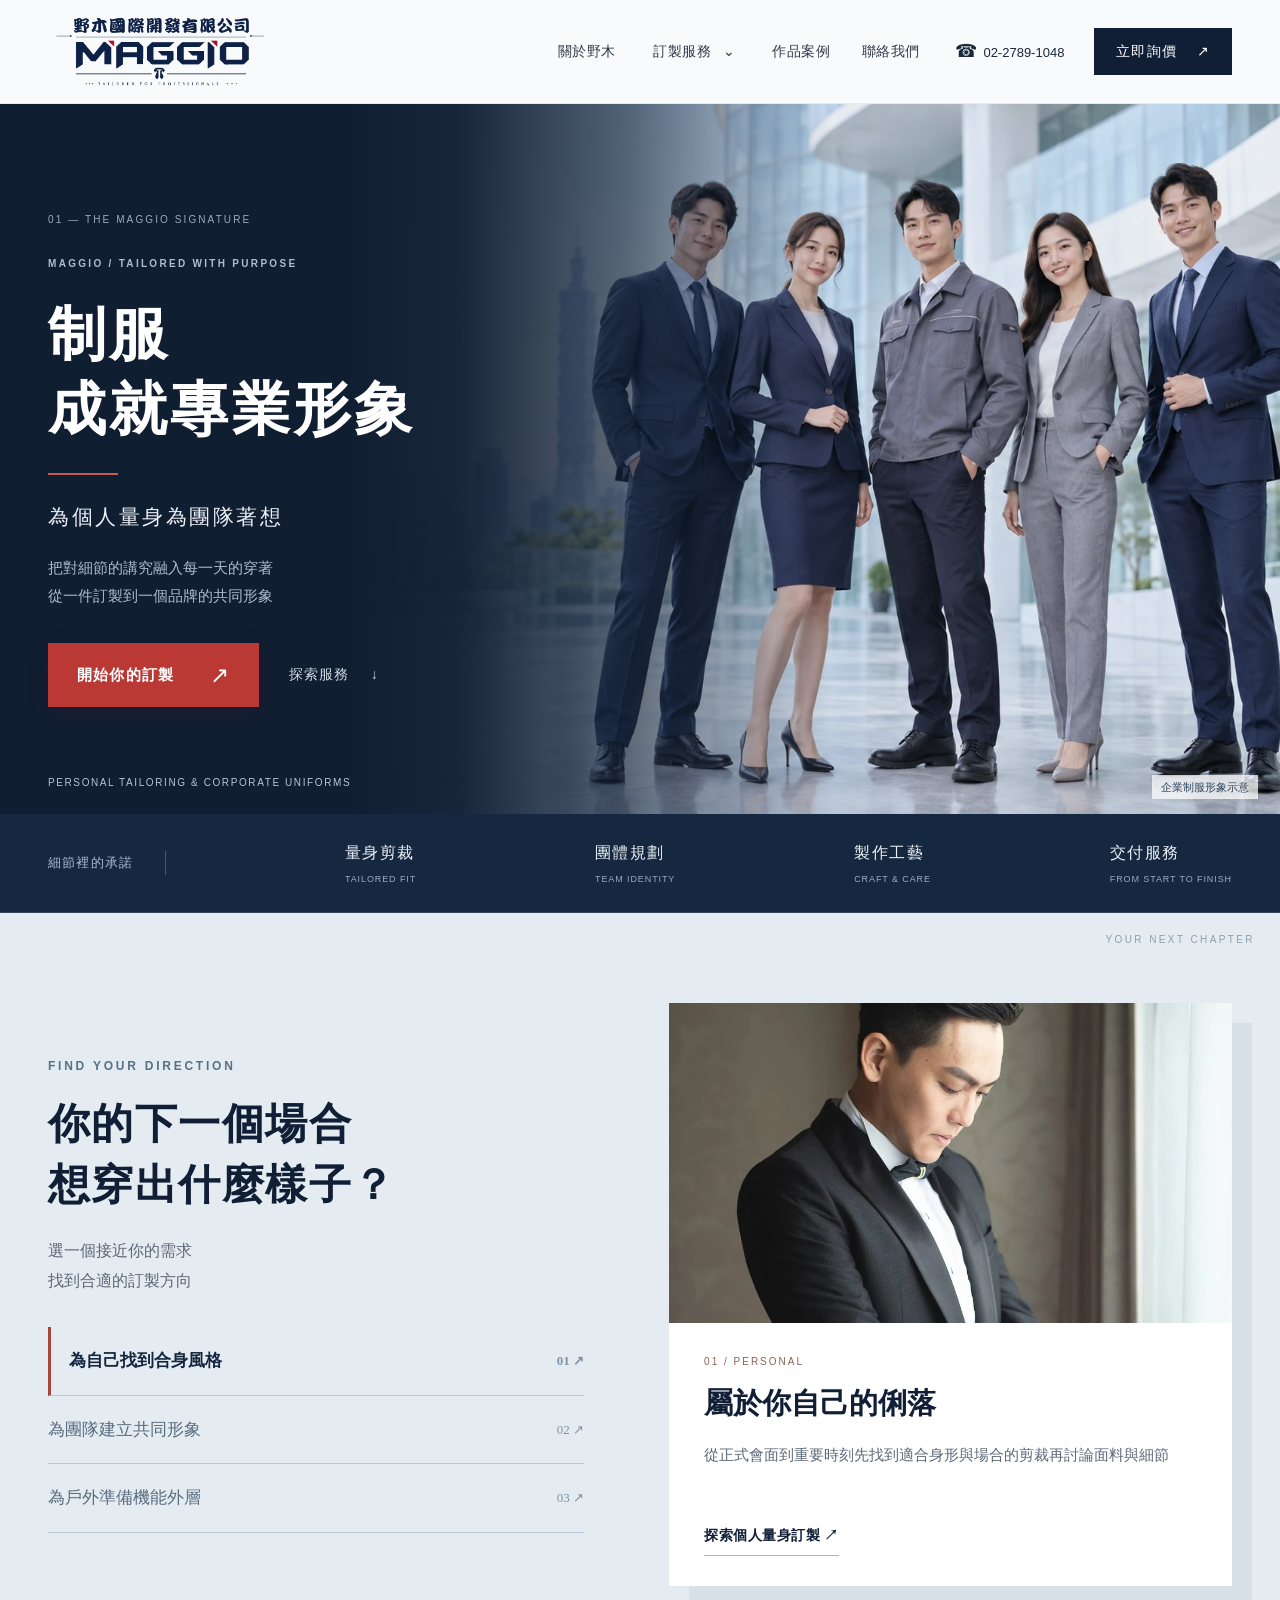
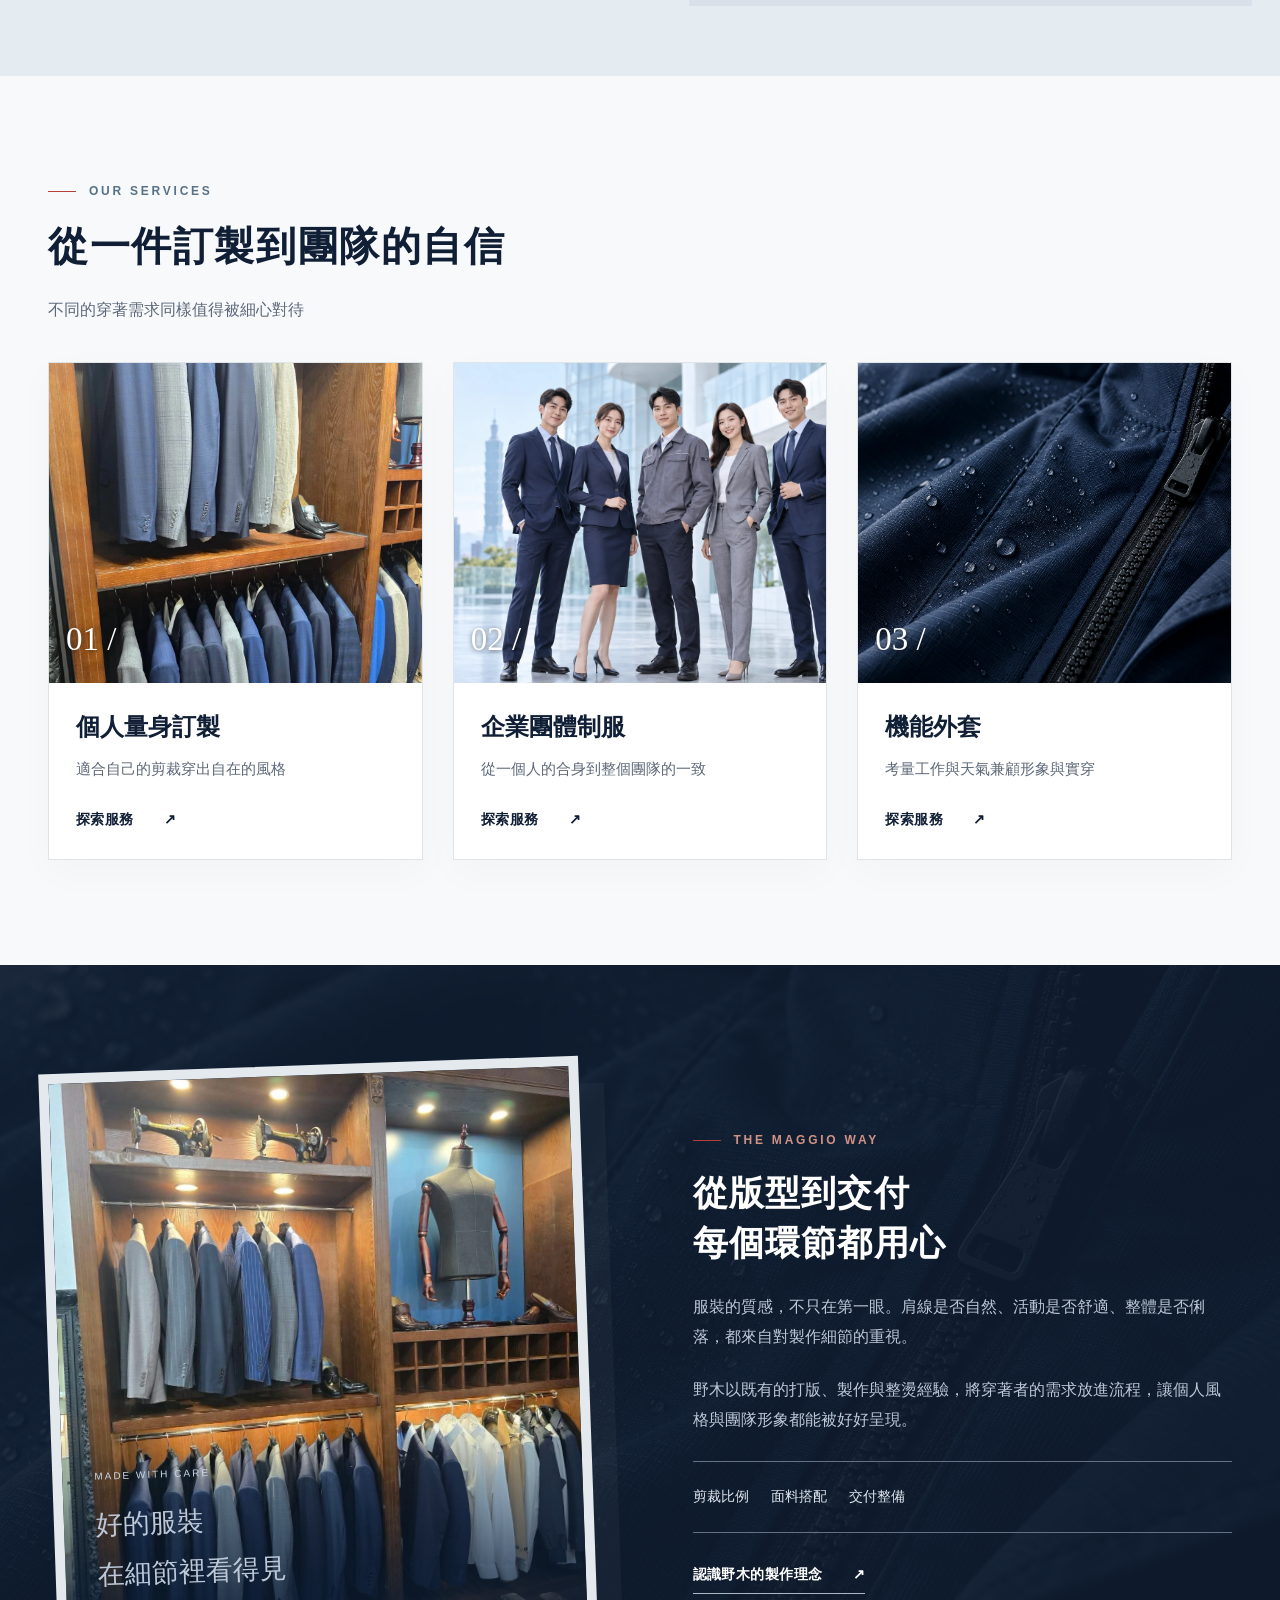
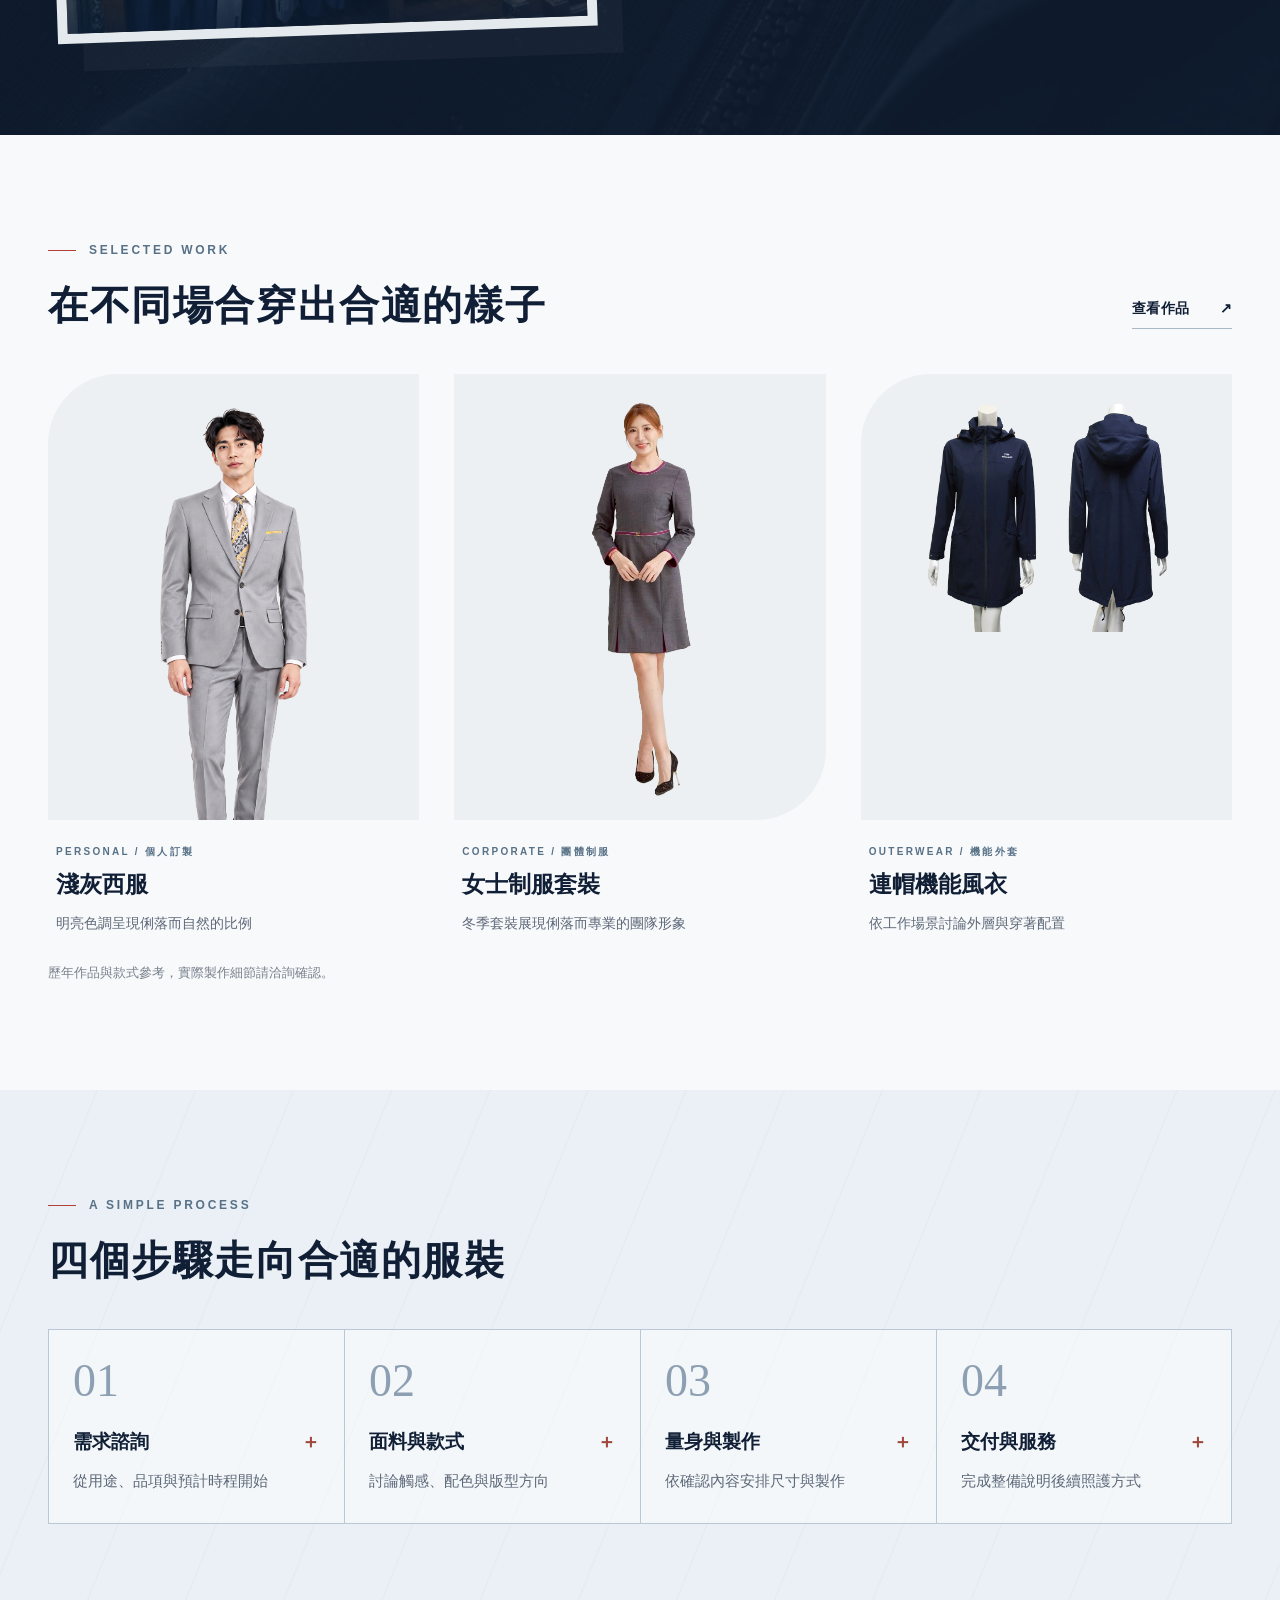
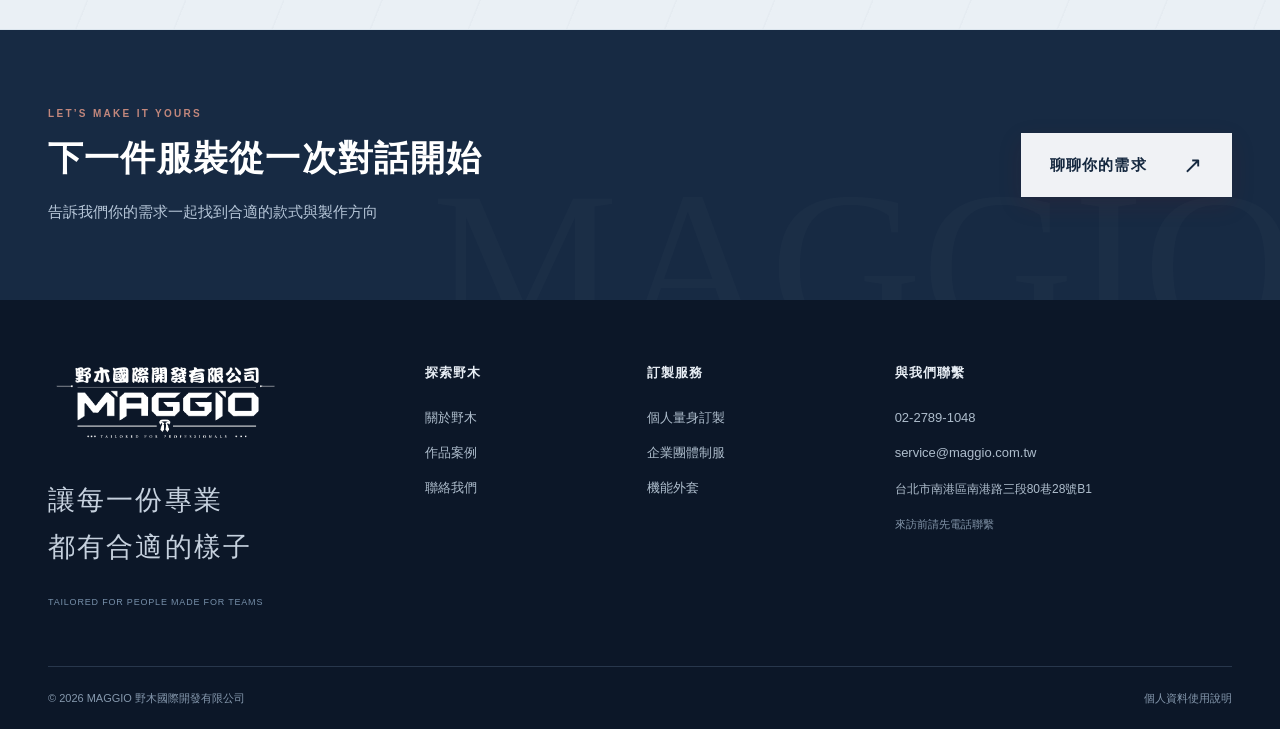
==== index.html @ 4541f180 "Remove women's uniform carousel and retain single photo" ====
<!doctype html>
<html lang="zh-Hant"><head><meta charset="utf-8"><meta name="viewport" content="width=device-width,initial-scale=1"><title>MAGGIO 野木國際｜個人訂製・企業制服・機能外套</title><meta name="description" content="從個人量身訂製到企業團體制服，MAGGIO 野木國際以合身剪裁與細節工藝，陪伴每一個專業時刻。"><meta name="robots" content="noindex,nofollow"><meta name="theme-color" content="#0b1c34"><link rel="canonical" href="https://www.maggio.com.tw/"><meta property="og:title" content="MAGGIO 野木國際｜個人訂製・企業制服・機能外套"><meta property="og:description" content="從個人量身訂製到企業團體制服，MAGGIO 野木國際以合身剪裁與細節工藝，陪伴每一個專業時刻。"><meta property="og:type" content="website"><link rel="icon" type="image/png" href="./assets/images/logo.png?v=d0197b161d"><link rel="stylesheet" href="./assets/styles.css?v=20260930-4"><link rel="stylesheet" href="./assets/design.css?v=20261011-1"><link rel="preload" as="image" href="./assets/images/hero.webp"><script src="./assets/site.js" defer></script><script src="./assets/experience.js?v=20261011-1" defer></script></head><body class="page-home"><a class="skip-link" href="#main">跳至主要內容</a>
<header class="site-header"><div class="header-inner container">
<a class="brand" href="./index.html" aria-label="MAGGIO 野木國際 首頁"><img class="brand-logo" src="./assets/images/logo.png?v=d0197b161d" alt="MAGGIO 野木國際開發有限公司" width="729" height="245"></a>
<button class="menu-toggle" aria-expanded="false" aria-controls="main-nav" aria-label="開啟導覽選單"><span></span><span></span></button>
<nav id="main-nav" class="main-nav" aria-label="主導覽"><a href="./about/index.html">關於野木</a>
<div class="nav-dropdown"><button class="services-toggle" aria-expanded="false" aria-controls="service-nav">訂製服務 <span aria-hidden="true">⌄</span></button><div class="dropdown-panel" id="service-nav"><a href="./bespoke/index.html">個人量身訂製</a><a href="./corporate-uniforms/index.html">企業團體制服</a><a href="./functional-outerwear/index.html">機能外套</a></div></div>
<a href="./projects/index.html">作品案例</a><a href="./contact/index.html">聯絡我們</a></nav>
<a class="header-phone" href="tel:+886227891048"><span aria-hidden="true">☎</span> 02-2789-1048</a><a class="header-cta" href="./contact/index.html">立即詢價 <span aria-hidden="true">↗</span></a>
</div></header><main id="main"><section class="home-hero"><div class="hero-photo"><img src="./assets/images/hero.webp" alt="穿著西裝、女士套裝與機能外套的模特，企業制服形象示意" class="" loading="eager" decoding="async" width="1200" height="900"></div><div class="container hero-layout"><div class="hero-copy"><p class="eyebrow">MAGGIO  /  TAILORED WITH PURPOSE</p><h1>制服<br>成就專業形象</h1><p class="hero-subtitle">為個人量身為團隊著想</p><p class="hero-description">把對細節的講究融入每一天的穿著<br>從一件訂製到一個品牌的共同形象</p><div class="hero-actions"><a class="button " href="./contact/index.html">開始你的訂製<span aria-hidden="true">↗</span></a><a class="quiet-link" href="#services">探索服務 <span aria-hidden="true">↓</span></a></div></div></div><span class="image-note">企業制服形象示意</span><div class="hero-footnote">PERSONAL TAILORING & CORPORATE UNIFORMS</div></section>
<div class="trust-strip"><div class="container"><span class="trust-label">細節裡的承諾</span><span>量身剪裁 <small>TAILORED FIT</small></span><span>團體規劃 <small>TEAM IDENTITY</small></span><span>製作工藝 <small>CRAFT & CARE</small></span><span>交付服務 <small>FROM START TO FINISH</small></span></div></div>
<section class="style-guide"><div class="container guide-grid"><div class="guide-intro"><p class="eyebrow">FIND YOUR DIRECTION</p><h2>你的下一個場合<br>想穿出什麼樣子？</h2><p>選一個接近你的需求<br>找到合適的訂製方向</p><div class="guide-options" role="group" aria-label="選擇穿著需求"><button type="button" data-service="bespoke" aria-pressed="true">為自己找到合身風格 <span>01 ↗</span></button><button type="button" data-service="corporate" aria-pressed="false">為團隊建立共同形象 <span>02 ↗</span></button><button type="button" data-service="outerwear" aria-pressed="false">為戶外準備機能外層 <span>03 ↗</span></button></div></div><div class="guide-preview"><img src="./assets/images/original-03.webp" alt="個人西服穿著展示" class="guide-image" loading="lazy" decoding="async" width="1200" height="900"><div class="guide-preview-copy" aria-live="polite"><p class="guide-tag">01 / PERSONAL</p><h3 class="guide-title">屬於你自己的俐落</h3><p class="guide-description">從正式會面到重要時刻先找到適合身形與場合的剪裁再討論面料與細節</p><a class="text-link guide-link" href="./bespoke/index.html">探索個人量身訂製 ↗</a></div></div></div></section><section class="section container" id="services"><div class="section-heading"><p class="eyebrow">OUR SERVICES</p><h2>從一件訂製到團隊的自信</h2><p>不同的穿著需求同樣值得被細心對待</p></div><div class="service-grid"><a class="service-card" href="./bespoke/index.html"><div class="service-image"><img src="./assets/images/supplied-07.webp" alt="不同色系西服展示" class="" loading="lazy" decoding="async" width="1200" height="900"><span class="card-index">01 /</span></div><div class="service-body"><h3>個人量身訂製</h3><p>適合自己的剪裁穿出自在的風格</p><span class="text-link">探索服務 <span aria-hidden="true">↗</span></span></div></a><a class="service-card" href="./corporate-uniforms/index.html"><div class="service-image"><img src="./assets/images/hero.webp" alt="企業制服形象示意" class="" loading="lazy" decoding="async" width="1200" height="900"><span class="card-index">02 /</span></div><div class="service-body"><h3>企業團體制服</h3><p>從一個人的合身到整個團隊的一致</p><span class="text-link">探索服務 <span aria-hidden="true">↗</span></span></div></a><a class="service-card" href="./functional-outerwear/index.html"><div class="service-image"><img src="./assets/images/fabric.webp" alt="機能面料情境示意" class="" loading="lazy" decoding="async" width="1200" height="900"><span class="card-index">03 /</span></div><div class="service-body"><h3>機能外套</h3><p>考量工作與天氣兼顧形象與實穿</p><span class="text-link">探索服務 <span aria-hidden="true">↗</span></span></div></a></div></section>
<section class="craft-section"><div class="container split"><div class="craft-visual"><img src="./assets/images/supplied-08.webp" alt="野木西服展示空間與不同色系的成衣陳列" class="" loading="lazy" decoding="async" width="1200" height="900"><div class="visual-caption"><span>MADE WITH CARE</span><p>好的服裝<br>在細節裡看得見</p></div></div><div class="split-copy"><p class="eyebrow">THE MAGGIO WAY</p><h2>從版型到交付<br>每個環節都用心</h2><p>服裝的質感，不只在第一眼。肩線是否自然、活動是否舒適、整體是否俐落，都來自對製作細節的重視。</p><p>野木以既有的打版、製作與整燙經驗，將穿著者的需求放進流程，讓個人風格與團隊形象都能被好好呈現。</p><div class="inline-values"><span>剪裁比例</span><span>面料搭配</span><span>交付整備</span></div><a class="text-link" href="./about/index.html">認識野木的製作理念 <span aria-hidden="true">↗</span></a></div></div></section>
<section class="section container"><div class="heading-row"><div class="section-heading"><p class="eyebrow">SELECTED WORK</p><h2>在不同場合穿出合適的樣子</h2></div><a class="text-link" href="./projects/index.html">查看作品 <span aria-hidden="true">↗</span></a></div><div class="project-grid"><article class="project-card"><a class="project-photo" href="./contact/index.html?service=bespoke" aria-label="詢問淺灰西服"><img src="./assets/images/light gray.webp" alt="淺灰西服" class="" loading="lazy" decoding="async" width="1200" height="900"><span class="project-hover">詢問此類款式 ↗</span></a><div class="project-caption"><p class="eyebrow">PERSONAL / 個人訂製</p><h3>淺灰西服</h3><p>明亮色調呈現俐落而自然的比例</p></div></article><article class="project-card"><a class="project-photo" href="./contact/index.html?service=corporate"><img src="./assets/images/winter-women-02.webp" alt="灰色外套與長褲套裝" class="" loading="lazy" decoding="async" width="1200" height="900"><span class="project-hover">放大探索 ＋</span></a><div class="project-caption"><p class="eyebrow">CORPORATE / 團體制服</p><h3>女士制服套裝</h3><p>冬季套裝展現俐落而專業的團隊形象</p></div></article><article class="project-card"><a class="project-photo" href="./contact/index.html?service=outerwear" aria-label="詢問連帽機能風衣"><img src="./assets/images/original-46.webp" alt="連帽機能風衣" class="" loading="lazy" decoding="async" width="1200" height="900"><span class="project-hover">詢問此類款式 ↗</span></a><div class="project-caption"><p class="eyebrow">OUTERWEAR / 機能外套</p><h3>連帽機能風衣</h3><p>依工作場景討論外層與穿著配置</p></div></article></div><p class="source-note">歷年作品與款式參考，實際製作細節請洽詢確認。</p></section>
<section class="section pale"><div class="container"><div class="section-heading"><p class="eyebrow">A SIMPLE PROCESS</p><h2>四個步驟走向合適的服裝</h2></div><ol class="steps"><li><span class="step-number">01</span><h3>需求諮詢</h3><p>從用途、品項與預計時程開始</p></li><li><span class="step-number">02</span><h3>面料與款式</h3><p>討論觸感、配色與版型方向</p></li><li><span class="step-number">03</span><h3>量身與製作</h3><p>依確認內容安排尺寸與製作</p></li><li><span class="step-number">04</span><h3>交付與服務</h3><p>完成整備說明後續照護方式</p></li></ol></div></section><section class="cta-band"><div class="container cta-inner"><div><p class="eyebrow">LET’S MAKE IT YOURS</p><h2>下一件服裝從一次對話開始</h2><p>告訴我們你的需求一起找到合適的款式與製作方向</p></div><a class="button " href="./contact/index.html">聊聊你的需求<span aria-hidden="true">↗</span></a></div></section></main><footer class="site-footer"><div class="container footer-grid"><div class="footer-brand"><a class="brand" href="./index.html"><img class="brand-logo" src="./assets/images/logo.png?v=d0197b161d" alt="MAGGIO 野木國際開發有限公司" width="729" height="245"></a><p>讓每一份專業<br>都有合適的樣子</p><span class="footer-en">TAILORED FOR PEOPLE MADE FOR TEAMS</span></div>
<div><h3>探索野木</h3><a href="./about/index.html">關於野木</a><a href="./projects/index.html">作品案例</a><a href="./contact/index.html">聯絡我們</a></div>
<div><h3>訂製服務</h3><a href="./bespoke/index.html">個人量身訂製</a><a href="./corporate-uniforms/index.html">企業團體制服</a><a href="./functional-outerwear/index.html">機能外套</a></div>
<div class="footer-contact"><h3>與我們聯繫</h3><a href="tel:+886227891048">02-2789-1048</a><a href="mailto:service@maggio.com.tw">service@maggio.com.tw</a><p>台北市南港區南港路三段80巷28號B1</p><p class="muted">來訪前請先電話聯繫</p></div></div>
<div class="container footer-bottom"><span>© 2026 MAGGIO 野木國際開發有限公司</span><a href="./contact/index.html#privacy">個人資料使用說明</a></div></footer>
<div class="mobile-contact"><a href="tel:+886227891048">電話諮詢</a><a href="./contact/index.html">立即詢價 <span aria-hidden="true">↗</span></a></div></body></html>
---- assets/styles.css ----
@charset "UTF-8";
:root{--navy:#0b1c34;--ink:#19283b;--muted:#667282;--line:#dce3ea;--pale:#eff5fa;--red:#e34c43;--white:#fff;--serif:"Noto Serif TC","Songti TC","PMingLiU",serif;--sans:"Noto Sans TC","Microsoft JhengHei","PingFang TC",sans-serif;--container:1280px}
*{box-sizing:border-box}html{scroll-behavior:smooth;scroll-padding-top:105px}body{margin:0;background:white;color:var(--ink);font-family:var(--sans);font-size:16px;line-height:1.85;-webkit-font-smoothing:antialiased}a{color:inherit;text-decoration:none}button,input,textarea,select{font:inherit}button,a,input,textarea,select{-webkit-tap-highlight-color:transparent}button{cursor:pointer}img{display:block;max-width:100%;height:auto}figure{margin:0}h1,h2,h3,p{margin:0}p+p{margin-top:18px}h1,h2,h3{color:var(--navy)}h1,h2{font-family:var(--serif);font-weight:700;line-height:1.45;letter-spacing:.035em}h1{font-size:clamp(36px,4vw,60px)}h2{font-size:clamp(28px,2.7vw,39px)}h3{font-size:21px;line-height:1.6;font-weight:600}p{color:#5d6878}::selection{background:#d9e7f4;color:var(--navy)}:focus-visible{outline:3px solid #3874ab;outline-offset:5px}section[id]{scroll-margin-top:100px}[hidden]{display:none!important}.container{width:min(var(--container),calc(100% - 96px));margin-inline:auto}.section{padding-block:90px}.pale{background:var(--pale)}.navy{background:var(--navy);color:white}.navy h2,.navy dt,.navy .eyebrow{color:white}.navy p,.navy dd{color:#c4cfde}.eyebrow{font-size:12px;line-height:1.7;font-weight:600;letter-spacing:.18em;color:#577187;margin-bottom:18px}.section-heading{max-width:760px;margin-bottom:38px}.section-heading p:not(.eyebrow){margin-top:18px}.section-heading h2{line-height:1.45}.heading-row{display:flex;align-items:flex-end;justify-content:space-between;gap:32px;margin-bottom:38px}.heading-row .section-heading{margin:0}.heading-row>.text-link{flex-shrink:0;margin-bottom:7px}.lead{font-size:21px;line-height:1.85;color:var(--navy);margin-bottom:20px}.split{display:grid;grid-template-columns:1fr 1fr;gap:88px;align-items:center}.intro-split{gap:100px}.spaced{margin-top:58px}.button{display:inline-flex;align-items:center;justify-content:space-between;gap:36px;min-height:53px;padding:13px 28px;border:1px solid var(--red);background:var(--red);color:white;font-size:15px;letter-spacing:.08em;line-height:1.6;font-weight:600;border-radius:2px;transition:background .2s,transform .2s}.button:hover{background:#cb3d35;border-color:#cb3d35;transform:translateY(-2px)}.button span[aria-hidden]{font-size:23px;font-weight:400}.button.secondary{background:transparent;border-color:#adbac8;color:var(--navy)}.button.secondary:hover{background:#e5edf4}.text-link{display:inline-flex;gap:30px;align-items:center;font-size:14px;font-weight:600;letter-spacing:.035em;padding-bottom:6px;border-bottom:1px solid #aab7c5;color:var(--navy)}.text-link:hover{color:var(--red);border-color:var(--red)}.quiet-link{font-size:14px;letter-spacing:.05em}.quiet-link span{margin-left:18px}.source-note{font-size:13px;color:#78818d;line-height:1.8;margin-top:24px}.muted{color:#9caab9}.skip-link{position:fixed;top:-100px;left:16px;z-index:100;background:var(--navy);color:white;padding:12px}.skip-link:focus{top:10px}
/* Shared navigation */
.site-header{height:89px;background:rgba(255,255,255,.97);border-bottom:1px solid #e4e9ee;position:sticky;top:0;z-index:30}.header-inner{height:100%;margin:auto;display:flex;align-items:center;gap:30px}.brand{display:inline-flex;align-items:center;gap:14px;white-space:nowrap;color:var(--navy)}.brand>span{font-family:Georgia,"Times New Roman",serif;font-size:34px;line-height:1;letter-spacing:-1.2px}.brand>small{font-size:15px;letter-spacing:.18em;font-weight:500}.main-nav{display:flex;align-items:center;gap:31px;margin-left:auto;font-size:14px;letter-spacing:.04em}.main-nav>a,.services-toggle{padding-block:28px;color:#313b48}.main-nav>a:hover,.main-nav a[aria-current=page],.services-toggle:hover{color:var(--red)}.services-toggle{background:none;border:0;letter-spacing:.04em;font-size:14px}.services-toggle>span{margin-left:7px}.nav-dropdown{position:relative}.dropdown-panel{display:none;position:absolute;top:69px;left:-24px;min-width:220px;background:white;box-shadow:0 12px 35px #0b1c3418;padding:14px;border:1px solid var(--line)}.dropdown-panel a{display:block;padding:9px 14px}.dropdown-panel a:hover{background:var(--pale)}.nav-dropdown.open .dropdown-panel{display:block}.header-phone{font-size:13px;white-space:nowrap;margin-left:5px}.header-phone span{font-size:18px;margin-right:3px}.header-cta{background:var(--navy);color:white;padding:11px 22px;white-space:nowrap;font-size:14px;letter-spacing:.08em}.header-cta:hover{background:var(--red)}.header-cta span{margin-left:15px}.menu-toggle{display:none}.breadcrumb{display:flex;gap:15px;align-items:center;font-size:12px;color:#788491;padding-block:24px;letter-spacing:.02em}.breadcrumb a:hover{color:var(--red)}
/* Home */
.home-hero{position:relative;height:650px;isolation:isolate;overflow:hidden;background:#eaf3fc}.hero-photo{position:absolute;inset:0 0 0 25%;z-index:-2}.hero-photo img{width:100%;height:100%;object-fit:cover;object-position:right center}.home-hero:after{content:"";position:absolute;inset:0;z-index:-1;background:linear-gradient(90deg,#fbfdff 0%,#fbfdff 27%,#fbfdffed 35%,#fbfdff70 47%,transparent 58%)}.hero-layout{height:100%;display:flex;align-items:center}.hero-copy{padding-bottom:15px}.hero-copy .eyebrow{font-size:11px;margin-bottom:26px}.hero-copy h1{font-size:clamp(40px,4.15vw,65px);line-height:1.37;letter-spacing:.055em}.red-dot{color:var(--red)}.hero-subtitle{margin-top:23px;font-size:21px;letter-spacing:.12em;color:var(--navy)}.hero-description{font-size:14px;line-height:2;margin-top:17px}.hero-actions{display:flex;gap:30px;align-items:center;margin-top:32px}.hero-footnote{position:absolute;left:48px;bottom:23px;font-size:10px;letter-spacing:.16em;color:#73889d}.image-note{position:absolute;right:22px;bottom:15px;font-size:11px;color:#2c455b;background:#ffffffba;padding:2px 9px}.trust-strip{border-bottom:1px solid var(--line);background:#fff}.trust-strip>.container{display:flex;align-items:center;justify-content:space-between;gap:22px;min-height:98px}.trust-strip span{font-size:16px;color:#3b4f65;letter-spacing:.09em}.trust-strip .trust-label{font-size:13px;color:#768391;padding-right:32px;border-right:1px solid var(--line)}.trust-strip small{display:block;font-size:9px;letter-spacing:.1em;color:#7a8a9b;margin-top:4px}.service-grid{display:grid;grid-template-columns:repeat(3,1fr);gap:27px}.service-card{border-bottom:1px solid var(--line);padding-bottom:22px}.service-image{position:relative;height:280px;overflow:hidden;background:#e5ecf3}.service-image img{width:100%;height:100%;object-fit:cover;transition:transform .5s}.service-card:first-child .service-image img{object-position:center 35%}.service-card:nth-child(2) .service-image img{object-position:right; width:165%;max-width:none;transform:translateX(-34%)}.service-card:hover .service-image img{transform:scale(1.025)}.service-card:nth-child(2):hover .service-image img{transform:translateX(-34%) scale(1.025)}.card-index{position:absolute;left:17px;bottom:13px;color:white;font-family:Georgia,serif;font-size:18px;text-shadow:0 1px 5px #0008}.service-body{padding-top:22px}.service-body h3{font-family:var(--serif);font-size:24px}.service-body p{font-size:14px;margin-top:8px;margin-bottom:22px}.service-body .text-link{border:0;padding:0}.craft-section{background:#f1f4f6;padding-block:76px}.craft-visual{position:relative;height:510px;overflow:hidden}.craft-visual>img{width:100%;height:100%;object-fit:cover;object-position:center 27%}.visual-caption{position:absolute;bottom:0;left:0;padding:32px;background:linear-gradient(0deg,#0b1c34d9,transparent);width:100%}.visual-caption span{font-size:10px;letter-spacing:.2em;color:#c7d6e4}.visual-caption p{font-family:var(--serif);color:white;font-size:27px;margin-top:12px}.split-copy>p{margin-top:24px}.inline-values{display:flex;gap:22px;padding-block:22px;margin-block:26px;border-top:1px solid #cfd8e1;border-bottom:1px solid #cfd8e1;font-size:14px}.project-grid{display:grid;grid-template-columns:repeat(3,1fr);gap:28px}.project-photo{display:block;position:relative;background:#edf0f3;overflow:hidden;aspect-ratio:4/4.8}.project-photo img{width:100%;height:100%;object-fit:cover;object-position:top;transition:transform .5s}.project-card:hover .project-photo img{transform:scale(1.03)}.project-hover{position:absolute;inset:auto 0 0;padding:16px 20px;background:#0b1c34d9;color:white;font-size:13px;transform:translateY(100%);transition:transform .25s}.project-photo:hover .project-hover,.project-photo:focus-visible .project-hover{transform:translateY(0)}.project-caption{padding-top:23px}.project-caption .eyebrow{font-size:10px;margin-bottom:7px}.project-caption h3{font-family:var(--serif);font-size:23px}.project-caption>p:last-child{font-size:14px;margin-top:8px}.page-home .project-card:nth-child(2) .project-photo img{object-fit:contain;padding:20px}.page-home .project-card:nth-child(3) .project-photo img{object-fit:contain;padding:15px}.steps{list-style:none;display:grid;grid-template-columns:repeat(4,1fr);gap:30px;margin:0;padding:0;counter-reset:steps}.steps li{border-top:1px solid #c7d3df;padding-top:22px}.step-number{font-family:Georgia,serif;font-size:36px;font-weight:400;color:#7890a8;display:block;line-height:1;margin-bottom:23px}.steps h3{font-size:19px;margin-bottom:10px}.steps p{font-size:14px}.cta-band{background:#e5eef6;border-top:1px solid #dbe5ed}.cta-inner{padding-block:58px;display:flex;align-items:center;justify-content:space-between;gap:40px}.cta-inner h2{font-size:30px}.cta-inner .eyebrow{font-size:10px;margin-bottom:12px}.cta-inner p:not(.eyebrow){font-size:14px;margin-top:13px}.cta-inner>.button{flex-shrink:0}
/* About */
.editorial-hero{padding-bottom:0}.editorial-heading{text-align:center;padding:28px 0 52px}.editorial-heading h1{font-size:48px}.editorial-heading>p:last-child{margin-top:22px;font-size:16px}.about-strip{display:grid;grid-template-columns:1.2fr 1fr;min-height:390px}.about-strip>div:first-child{overflow:hidden}.about-strip img{height:390px;width:100%;object-fit:cover;object-position:center 38%}.about-statement{position:relative;isolation:isolate;overflow:hidden;background:#e6eef5;display:flex;align-items:center;justify-content:center;flex-direction:column}.about-statement p{font-family:var(--serif);font-size:40px;color:var(--navy);line-height:1.6;letter-spacing:.08em}.about-statement small{font-size:10px;letter-spacing:.22em;margin-top:25px;color:#71859a}.large-monogram{position:absolute;z-index:-1;font-family:Georgia,serif;line-height:1;font-size:410px;color:#dce6ef;right:-10px;bottom:-60px}.story{align-items:start}.feature-grid{display:grid;grid-template-columns:repeat(3,1fr);gap:45px}.feature{border-top:1px solid #cbd6e0;padding-top:25px}.feature .index{font-family:Georgia,serif;font-size:15px;color:#8b9aab;display:block;margin-bottom:17px}.feature h3{font-family:var(--serif);font-size:23px;margin-bottom:14px}.feature p{font-size:15px}.workshop-grid{display:grid;grid-template-columns:repeat(3,1fr);gap:28px}.workshop-grid figure{background:#f3f6f8;display:flex;align-items:center;flex-direction:column;padding:30px}.workshop-grid img{width:244px;height:169px;object-fit:contain}.workshop-grid figcaption{padding-top:22px;font-size:15px;align-self:flex-start}.workshop-grid figcaption span{font-family:Georgia,serif;font-size:13px;margin-right:12px;color:#8092a5}.location-band{padding:75px 0;background:#f5f7f9;border-block:1px solid var(--line)}.location-band .button{margin-top:25px}
/* Service pages */
.service-hero{background:#eff3f6;padding-bottom:54px}.service-hero-grid{display:grid;grid-template-columns:.92fr 1.08fr;gap:45px;align-items:center}.service-hero-grid h1{font-size:53px}.service-hero-grid p:not(.eyebrow){margin-top:22px;font-size:18px}.service-hero-grid .button{margin-top:32px}.hero-small{display:block;color:#788593;font-size:12px;letter-spacing:.12em;margin-top:22px}.portrait-pair{display:grid;grid-template-columns:1fr 1fr;gap:18px;height:490px;align-items:start}.portrait-pair>div{height:440px;overflow:hidden}.portrait-pair>div:last-child{margin-top:50px}.portrait-pair img{height:100%;width:100%;object-fit:cover;object-position:center 10%}.fabric-section{background:#f2f4f7;padding:76px 0}.fabric-photo{height:490px;overflow:hidden}.fabric-photo img{width:100%;height:100%;object-fit:cover;object-position:center 28%}.fabric-section h2+p{margin-top:22px}.detail-list{padding:0;margin:28px 0 0}.detail-list>div{padding:20px 0;border-top:1px solid #cdd7e1}.detail-list dt{font-size:17px;font-weight:600;color:var(--navy);margin-bottom:7px}.detail-list dd{margin:0;font-size:15px;color:#667384;line-height:1.85}.faq-layout{display:grid;grid-template-columns:.85fr 1.15fr;gap:85px;align-items:start}.faq-layout>div:first-child>p:last-child{margin-top:22px;font-size:15px}.faq-list details{border-top:1px solid #cdd7e1;padding:0}.faq-list details:last-child{border-bottom:1px solid #cdd7e1}.faq-list summary{cursor:pointer;list-style:none;display:flex;justify-content:space-between;align-items:center;gap:25px;padding:23px 0;color:var(--navy);font-size:17px}.faq-list summary::-webkit-details-marker{display:none}.faq-list summary span{font-size:22px;color:#8296aa;transition:transform .2s}.faq-list details[open] summary span{transform:rotate(45deg)}.faq-list details p{font-size:15px;padding:0 38px 25px 0}.corporate-hero{background:#f4f7fa;position:relative;overflow:hidden;padding-bottom:0}.corporate-heading{position:relative;z-index:2;max-width:650px;padding:35px 0 60px}.corporate-heading h1{font-size:49px}.corporate-heading>p:not(.eyebrow){margin-top:25px}.corporate-heading>.button{margin-top:30px}.corporate-image{height:420px;position:relative;overflow:hidden}.corporate-image img{height:100%;width:100%;object-fit:cover;object-position:center top}.brief-note{display:grid;grid-template-columns:1fr 2fr;gap:35px;border-top:1px solid #c8d6e3;margin-top:48px;padding-top:27px}.brief-note h3{font-size:18px}.brief-note p{font-size:14px}.uniform-editorial{display:grid;grid-template-columns:.85fr .85fr 1.25fr;gap:25px;align-items:center}.uniform-main{height:430px;background:#edf1f4;padding:25px}.uniform-main img{width:100%;height:100%;object-fit:contain}.uniform-copy{padding-left:30px}.uniform-copy h3{font-family:var(--serif);font-size:29px}.uniform-copy p:not(.eyebrow){margin-block:22px}.navy .detail-list{margin:0}.navy .detail-list>div{border-color:#42536b}.navy h2+p{margin-top:25px}.outerwear-hero{position:relative;background:#0a1928;isolation:isolate;color:white;overflow:hidden;min-height:575px}.outerwear-image{position:absolute;inset:0 0 0 30%;z-index:-2}.outerwear-image img{width:100%;height:100%;object-fit:cover}.outerwear-hero:after{content:"";position:absolute;inset:0;background:linear-gradient(90deg,#0a1928 15%,#0a1928eb 35%,#0a192880 60%,transparent 90%);z-index:-1}.outerwear-hero .breadcrumb{color:#b8c6d4}.outerwear-hero h1{color:white;font-size:54px}.outerwear-copy{padding:40px 0 65px}.outerwear-copy .eyebrow{color:#9ebbd2}.outerwear-copy>p:not(.eyebrow){color:#cbd8e3;margin-top:25px;font-size:18px}.outerwear-copy .button{margin-top:30px}.outerwear-copy small{display:block;font-size:11px;margin-top:23px;color:#b7c8d6}.outerwear-grid{display:grid;grid-template-columns:repeat(3,1fr);gap:28px}.outerwear-grid .project-photo{aspect-ratio:1.35;background:#e5ebef;padding:24px}.outerwear-grid .project-photo img{object-fit:contain}.page-outerwear .detail-list{margin:0}.page-outerwear #materials h2+p{margin-top:25px}
/* Collection */
.page-intro{padding-bottom:60px}.page-intro>.eyebrow{margin-top:32px}.page-intro h1{font-size:51px}.intro-bottom{display:flex;justify-content:space-between;align-items:flex-end;gap:30px;margin-top:25px}.collection-label{font-size:10px;letter-spacing:.16em;color:#71849a}.collection-nav{position:sticky;top:88px;z-index:20;background:#fff;border-block:1px solid var(--line)}.collection-nav>.container{display:flex;gap:50px}.collection-nav a{padding:20px 0;font-size:15px}.collection-nav a:hover{color:var(--red)}.collection-nav a span{font-size:10px;font-family:Georgia,serif;margin-left:13px;color:#8698aa}.collection-heading{display:flex;align-items:center;gap:30px;margin-bottom:36px}.collection-heading>.section-heading{margin:0;flex:1}.collection-heading .eyebrow{margin-bottom:8px}.collection-number{font-family:Georgia,serif;font-size:64px;color:#c9d5e1;line-height:1}.collection-heading .text-link{align-self:flex-end}.page-projects section[id]{scroll-margin-top:155px}.uniforms .project-photo{padding:20px;background:#e4ebf1}.uniforms .project-photo img{object-fit:contain}
/* Contact */
.contact-intro>p:last-child{margin-top:24px}.contact-grid{display:grid;grid-template-columns:.82fr 1.18fr;gap:80px;align-items:start;padding-bottom:50px}.contact-details{padding-top:25px}.contact-details h2{font-size:29px;margin-bottom:36px}.contact-item{margin-bottom:28px}.contact-item>span{display:block;font-size:12px;color:#8291a2;margin-bottom:7px}.contact-item>a:not(.text-link){color:var(--navy);font-size:17px}.contact-item .contact-phone{font-family:Georgia,serif;font-size:30px!important;line-height:1.6}.contact-item p{color:var(--navy)}.contact-item .text-link{margin-top:13px;font-size:12px}.visit-note{font-size:14px;color:#788596;border-top:1px solid var(--line);padding-top:20px}.prepare-list{margin-top:36px;border-left:2px solid #b8cadb;padding-left:22px}.prepare-list h3{font-size:16px;margin-bottom:8px}.prepare-list p{font-size:14px}.form-panel{background:#f2f6f9;padding:40px}.form-panel h2{font-size:29px}.form-intro{font-size:13px;margin:12px 0 28px}.form-field{margin-bottom:22px;min-width:0}.form-field label{display:block;font-size:14px;font-weight:500;margin-bottom:9px;color:var(--navy)}.form-field label span{font-size:12px;color:#8794a2;font-weight:400;margin-left:5px}.form-field input,.form-field select,.form-field textarea{width:100%;border:1px solid #ccd6df;border-radius:0;background:#fff;color:var(--ink);padding:12px 13px;min-height:49px;font-size:15px}.form-field textarea{resize:vertical;line-height:1.8}.form-field input::placeholder,.form-field textarea::placeholder{font-size:13px;color:#8d97a2}.form-row{display:grid;grid-template-columns:1fr 1fr;gap:18px}.consent{display:flex;align-items:flex-start;gap:10px;font-size:12px;line-height:1.9;color:#647486;margin-bottom:26px}.consent input{margin-top:6px;min-width:17px;min-height:17px;accent-color:var(--navy)}.consent a{text-decoration:underline;text-underline-offset:3px;color:var(--navy)}.submit-button{width:100%;justify-content:center;gap:22px}.submit-button:disabled{opacity:.6;cursor:wait;transform:none}.honey{position:absolute;left:-10000px;width:1px;height:1px;overflow:hidden}.form-status{font-size:13px;margin-top:15px}.form-status.error{color:#a1231d}.email-draft{border-top:1px solid #bbcbd9;padding-top:28px;margin-top:25px}.email-draft h3{font-size:21px}.email-draft p{font-size:13px;margin-top:10px}.email-draft textarea{margin-block:18px;width:100%;border:1px solid #c4d0db;padding:15px;font-size:13px;resize:vertical;background:white;color:#30465a}.draft-actions{display:flex;flex-wrap:wrap;gap:12px}.draft-actions .button{font-size:13px;padding:12px 17px;gap:12px}.map{width:100%;height:390px;border:1px solid var(--line);background:#e8eef3}.privacy-section{padding:0 0 75px;max-width:900px}.privacy-section h2{font-family:var(--sans);font-size:20px;margin-bottom:18px}.privacy-section p{font-size:13px;line-height:2}
/* Footer */
.site-footer{background:#0a182d;color:#c7d1dd;padding-top:63px}.footer-grid{display:grid;grid-template-columns:1.3fr .7fr .8fr 1.3fr;gap:40px;padding-bottom:55px}.site-footer .brand{color:white;flex-wrap:wrap;gap:12px}.site-footer .brand>span{font-size:32px}.site-footer .brand>small{font-size:13px}.footer-brand>p{margin-top:25px;color:#c6d1de;font-family:var(--serif);font-size:23px;line-height:1.75;letter-spacing:.08em}.footer-en{display:block;margin-top:23px;font-size:9px;letter-spacing:.09em;color:#7790aa}.footer-grid h3{color:#e7edf4;font-size:13px;margin-bottom:22px;letter-spacing:.08em}.footer-grid>div:not(:first-child)>a{display:block;font-size:13px;color:#aebdcc;margin-top:11px}.footer-grid a:hover{color:white}.footer-contact>p{color:#aebdcc;font-size:12px;margin-top:14px;line-height:1.8}.footer-contact>p.muted{font-size:11px;color:#8294a8}.footer-bottom{padding-block:21px;border-top:1px solid #28374c;display:flex;justify-content:space-between;gap:20px;font-size:11px;color:#8598ad}.mobile-contact{display:none}
/* Tablet and mobile */
@media(min-width:1600px){.home-hero{height:720px}.hero-photo{left:28%}.hero-footnote{left:calc((100% - 1280px)/2)}}
@media(max-width:1200px){.header-inner{gap:22px;}.brand>span{font-size:30px}.brand>small{font-size:13px}.main-nav{gap:21px}.header-phone{display:none}.container{width:calc(100% - 72px)}.home-hero{height:600px}.hero-copy h1{font-size:50px}.hero-photo{left:20%}.hero-photo img{object-position:70% center}.home-hero:after{background:linear-gradient(90deg,#fbfdff 0%,#fbfdff 23%,#fbfdffed 35%,#fbfdff44 53%,transparent 65%)}.hero-copy{max-width:52%}.hero-description{font-size:13px}.hero-actions{gap:22px}.hero-actions .button{padding-inline:22px;gap:24px}.split{gap:50px}.service-image{height:240px}.feature-grid{gap:30px}.contact-grid{gap:50px}.form-panel{padding:30px}.footer-grid{gap:28px}.uniform-main{height:360px}.uniform-copy{padding-left:10px}.uniform-copy h3{font-size:25px}.hero-subtitle{font-size:18px;letter-spacing:.08em}}
@media(max-width:900px){.site-header{height:76px}.header-inner{gap:20px}.brand{gap:10px}.brand>span{font-size:28px}.brand>small{font-size:12px}.header-cta{margin-left:auto;font-size:12px;padding:9px 15px}.header-cta span{margin-left:8px}.menu-toggle{display:flex;flex-direction:column;gap:6px;background:none;border:0;width:30px;padding:6px 2px;order:5}.menu-toggle span{height:1px;width:25px;background:var(--navy);transition:transform .2s}.menu-toggle[aria-expanded=true] span:first-child{transform:translateY(3.5px) rotate(45deg)}.menu-toggle[aria-expanded=true] span:last-child{transform:translateY(-3.5px) rotate(-45deg)}.main-nav{display:none;position:absolute;top:75px;left:0;right:0;padding:15px 30px 26px;background:#fff;box-shadow:0 15px 20px #0b1c3410;max-height:calc(100dvh - 76px);overflow:auto}.main-nav.open{display:block}.main-nav>a{display:block;padding:12px 0;border-bottom:1px solid #e7ecf1}.services-toggle{padding:13px 0;width:100%;display:flex;justify-content:space-between}.dropdown-panel{position:static;box-shadow:none;padding:0 0 10px 16px;border:none}.dropdown-panel a{font-size:14px}.container{width:calc(100% - 48px)}.section{padding-block:65px}.home-hero{height:580px}.hero-photo{left:10%}.hero-copy h1{font-size:41px}.hero-copy{max-width:51%}.hero-copy .eyebrow{font-size:9px}.hero-subtitle{font-size:16px}.hero-description{font-size:12px}.hero-actions{flex-direction:column;align-items:flex-start;gap:15px}.hero-actions .button{font-size:13px}.hero-footnote{left:24px;font-size:8px}.trust-strip>.container{flex-wrap:wrap;justify-content:space-around;padding:20px 0;gap:15px}.trust-strip .trust-label{display:none}.trust-strip span{font-size:13px}.trust-strip small{font-size:8px}.service-grid{gap:18px}.service-image{height:200px}.service-body h3{font-size:20px}.service-body p{font-size:13px}.split{gap:35px}.split-copy h2{font-size:30px}.split-copy p{font-size:14px}.craft-visual{height:440px}.project-grid{gap:20px}.project-caption h3{font-size:21px}.project-caption>p:last-child{font-size:13px}.steps{gap:22px}.steps h3{font-size:17px}.steps p{font-size:13px}.cta-inner h2{font-size:27px}.cta-inner .button{gap:20px;font-size:13px;padding-inline:20px}.footer-grid{grid-template-columns:1.2fr 1fr 1fr}.footer-contact{grid-column:1/-1;display:flex;align-items:center;flex-wrap:wrap;gap:10px 25px}.footer-contact h3{margin:0}.footer-contact>p,.footer-contact>a{margin:0!important}.editorial-heading h1{font-size:42px}.about-strip{min-height:320px}.about-strip img{height:320px}.about-statement p{font-size:32px}.feature-grid{gap:22px}.feature h3{font-size:20px}.feature p{font-size:14px}.workshop-grid{gap:18px}.workshop-grid figure{padding:17px}.workshop-grid img{height:auto}.workshop-grid figcaption{font-size:13px}.service-hero-grid{gap:30px}.service-hero-grid h1{font-size:40px}.portrait-pair{height:390px;gap:12px}.portrait-pair>div{height:345px}.portrait-pair>div:last-child{margin-top:45px}.service-hero-grid p:not(.eyebrow){font-size:15px}.service-hero-grid .button{font-size:13px;padding-inline:20px}.fabric-photo{height:470px}.faq-layout{gap:45px;grid-template-columns:.8fr 1.2fr}.faq-list summary{font-size:16px}.corporate-heading h1{font-size:43px}.corporate-image{height:330px}.uniform-editorial{grid-template-columns:1fr 1fr}.uniform-copy{grid-column:1/-1;padding:15px 0 0}.uniform-main{height:370px}.outerwear-hero h1{font-size:44px}.outerwear-grid{gap:20px}.outerwear-grid .project-photo{padding:12px}.page-intro h1{font-size:45px}.collection-nav{top:75px}.collection-heading{gap:20px}.collection-heading h2{font-size:27px}.collection-heading .text-link{font-size:12px}.collection-number{font-size:52px}.contact-grid{grid-template-columns:.8fr 1.2fr;gap:28px}.contact-item .contact-phone{font-size:25px!important}.contact-item>a:not(.text-link){font-size:14px}.form-panel{padding:25px}.form-row{grid-template-columns:1fr;gap:0}.form-panel h2{font-size:26px}.collection-label{display:none}}
@media(max-width:600px){html{scroll-padding-top:85px}.container{width:calc(100% - 40px)}.header-inner{gap:14px}.site-header{height:68px}.brand>span{font-size:26px}.brand>small{font-size:11px;letter-spacing:.08em}.header-cta{display:none}.menu-toggle{margin-left:auto}.main-nav{top:67px}.breadcrumb{font-size:11px;padding-block:20px}.eyebrow{font-size:10px;margin-bottom:15px}.section{padding-block:52px}h1{font-size:36px}h2{font-size:29px}h3{font-size:20px}body{font-size:16px}.home-hero{height:auto;min-height:780px;padding-top:42px;padding-bottom:365px;background:#f3f8fd}.hero-layout{height:auto}.hero-copy{max-width:100%;padding-bottom:0}.hero-copy .eyebrow{font-size:9px;margin-bottom:19px}.hero-copy h1{font-size:43px;line-height:1.35;letter-spacing:.025em}.hero-subtitle{font-size:17px;margin-top:18px;letter-spacing:.08em}.hero-description{font-size:13px;margin-top:13px}.hero-actions{flex-direction:row;align-items:center;gap:24px;margin-top:25px}.hero-actions .button{font-size:13px;min-height:49px;padding:12px 20px;gap:25px}.quiet-link{font-size:12px}.quiet-link span{margin-left:10px}.hero-photo{inset:auto 0 0 0;height:360px;z-index:-2}.hero-photo img{object-fit:cover;object-position:right center;width:155%;max-width:none;transform:translateX(-35.5%)}.home-hero:after{background:linear-gradient(180deg,#f3f8fd 0%,#f3f8fd 50%,#f3f8fd00 66%)}.hero-footnote{left:20px;bottom:13px;max-width:210px;font-size:7px}.home-hero .image-note{font-size:8px;right:12px;bottom:11px}.trust-strip>.container{display:grid;grid-template-columns:1fr 1fr;gap:18px;padding:24px 0}.trust-strip span{font-size:13px;letter-spacing:.07em}.trust-strip small{font-size:8px}.section-heading{margin-bottom:28px}.section-heading h2{font-size:28px}.section-heading p:not(.eyebrow){font-size:14px;margin-top:14px}.service-grid{grid-template-columns:1fr;gap:32px}.service-card{display:grid;grid-template-columns:42% 1fr;gap:20px;padding-bottom:26px}.service-image{height:180px}.service-body{padding-top:7px}.service-body h3{font-size:21px}.service-body p{font-size:13px;margin-bottom:18px}.service-body .text-link{font-size:12px;gap:18px}.card-index{font-size:14px;left:10px;bottom:8px}.service-card:nth-child(2) .service-image img{width:255%;transform:translateX(-58%)}.service-card:nth-child(2):hover .service-image img{transform:translateX(-58%)}.split{grid-template-columns:1fr;gap:34px}.craft-section{padding-block:50px}.craft-visual{height:410px}.craft-visual>img{object-position:center 20%}.split-copy h2{font-size:31px}.split-copy>p{font-size:15px;margin-top:20px}.inline-values{font-size:13px;gap:20px;margin-block:22px;padding-block:17px}.heading-row{display:block;margin-bottom:28px}.heading-row>.text-link{margin-top:22px;font-size:13px}.project-grid{grid-template-columns:1fr;gap:35px}.project-photo{aspect-ratio:4/4.7;max-height:520px}.project-caption{padding-top:19px}.project-caption .eyebrow{font-size:10px}.project-caption h3{font-size:24px}.project-caption>p:last-child{font-size:14px}.project-hover{transform:translateY(0);padding:11px 17px;font-size:12px;background:#0b1c34c9}.page-home .project-grid{grid-template-columns:1fr 1fr;gap:25px 17px}.page-home .project-grid .project-card:last-child{grid-column:1/-1}.page-home .project-card:last-child .project-photo{aspect-ratio:1.5}.page-home .project-caption h3{font-size:20px}.page-home .project-caption>p:last-child{font-size:12px}.page-home .project-caption .eyebrow{font-size:8px;letter-spacing:.07em}.steps{grid-template-columns:1fr 1fr;gap:30px 25px}.step-number{font-size:30px;margin-bottom:18px}.steps h3{font-size:17px}.steps p{font-size:13px}.steps li{padding-top:18px}.cta-inner{padding-block:42px;display:block}.cta-inner h2{font-size:27px}.cta-inner p:not(.eyebrow){font-size:13px}.cta-inner .button{margin-top:27px;font-size:14px}.site-footer{padding-top:45px;padding-bottom:58px}.footer-grid{grid-template-columns:1fr 1fr;gap:35px 25px;padding-bottom:35px}.footer-brand{grid-column:1/-1}.footer-brand>p{font-size:24px;margin-top:20px}.footer-en{font-size:8px;margin-top:17px}.footer-contact{display:block}.footer-contact h3{margin-bottom:17px}.footer-contact>a{margin-top:10px!important}.footer-contact>p{margin-top:12px!important}.footer-bottom{font-size:10px;flex-direction:column;gap:8px;padding-block:20px}.mobile-contact{position:fixed;bottom:0;left:0;right:0;z-index:35;display:grid;grid-template-columns:1fr 1.3fr;background:white;box-shadow:0 -2px 10px #0b1c3414;padding-bottom:env(safe-area-inset-bottom)}.mobile-contact>a{min-height:52px;display:flex;align-items:center;justify-content:center;font-size:14px;letter-spacing:.08em}.mobile-contact>a:last-child{background:var(--navy);color:white;gap:25px}.editorial-heading{padding:18px 0 35px;text-align:left}.editorial-heading h1{font-size:35px}.editorial-heading>p:last-child{font-size:14px;margin-top:18px}.about-strip{grid-template-columns:1fr;min-height:0}.about-strip img{height:285px}.about-statement{min-height:240px}.about-statement p{font-size:32px;text-align:center}.about-statement small{margin-top:16px;font-size:9px}.large-monogram{font-size:330px;right:20px;bottom:-75px}.lead{font-size:19px}.feature-grid{grid-template-columns:1fr;gap:30px}.feature{padding-top:18px}.feature .index{margin-bottom:10px}.feature h3{font-size:22px;margin-bottom:10px}.feature p{font-size:15px}.workshop-grid{grid-template-columns:1fr;gap:18px}.workshop-grid figure{flex-direction:row;gap:16px;padding:18px;align-items:center}.workshop-grid img{width:46%;height:auto}.workshop-grid figcaption{align-self:center;padding:0;font-size:13px}.workshop-grid figcaption span{display:block;margin-bottom:6px}.location-band{padding-block:48px}.service-hero{padding-bottom:30px}.service-hero-grid{grid-template-columns:1fr;gap:32px}.service-hero-grid h1{font-size:40px}.service-hero-grid .eyebrow{margin-bottom:16px}.service-hero-grid p:not(.eyebrow){font-size:16px;margin-top:18px}.service-hero-grid .button{margin-top:24px;font-size:14px}.hero-small{font-size:11px;margin-top:17px}.portrait-pair{height:340px;gap:15px}.portrait-pair>div{height:310px}.portrait-pair>div:last-child{margin-top:30px}.spaced{margin-top:40px}.fabric-section{padding-block:50px}.fabric-photo{height:410px}.detail-list{margin-top:22px}.detail-list dt{font-size:17px}.detail-list dd{font-size:14px}.faq-layout{grid-template-columns:1fr;gap:30px}.faq-list summary{font-size:16px;padding-block:19px}.faq-list details p{padding-right:12px;font-size:14px}.corporate-heading{padding:20px 0 35px}.corporate-heading h1{font-size:35px;letter-spacing:.02em}.corporate-heading>p:not(.eyebrow){font-size:15px;margin-top:20px}.corporate-heading>.button{margin-top:25px}.corporate-image{height:315px}.corporate-image img{width:155%;max-width:none;transform:translateX(-35.5%);object-position:right center}.brief-note{grid-template-columns:1fr;gap:10px;margin-top:35px;padding-top:22px}.uniform-editorial{gap:16px}.uniform-main{height:285px;padding:12px}.uniform-copy{padding-top:18px}.uniform-copy h3{font-size:26px}.outerwear-hero{min-height:580px}.outerwear-image{inset:0}.outerwear-hero:after{background:linear-gradient(90deg,#0a1928f5 0%,#0a1928bf 55%,#0a19285e 100%)}.outerwear-copy{padding:30px 0 48px}.outerwear-hero h1{font-size:37px}.outerwear-copy>p:not(.eyebrow){font-size:16px}.outerwear-copy small{max-width:250px;font-size:10px}.outerwear-grid{grid-template-columns:1fr;gap:32px}.outerwear-grid .project-photo{aspect-ratio:1.5;padding:22px}.page-intro{padding-bottom:35px}.page-intro>.eyebrow{margin-top:20px}.page-intro h1{font-size:37px}.intro-bottom{margin-top:20px}.intro-bottom p{font-size:14px}.collection-nav{top:67px}.collection-nav>.container{gap:0;justify-content:space-between}.collection-nav a{font-size:13px;padding:16px 0}.collection-nav a span{font-size:9px;margin-left:8px}.collection-heading{gap:14px;flex-wrap:wrap}.collection-heading>.section-heading{flex-basis:calc(100% - 64px)}.collection-heading .text-link{margin-left:58px;font-size:12px}.collection-heading h2{font-size:25px}.collection-heading .eyebrow{font-size:9px;letter-spacing:.11em}.collection-number{font-size:43px}.page-projects section[id]{scroll-margin-top:130px}.uniforms .project-photo{max-height:490px}.contact-intro>p:last-child{font-size:14px;margin-top:22px}.contact-grid{grid-template-columns:1fr;gap:35px;padding-bottom:0}.contact-details{padding-top:10px}.contact-details h2{font-size:26px;margin-bottom:27px}.contact-item .contact-phone{font-size:30px!important}.contact-item>a:not(.text-link){font-size:16px}.contact-item{margin-bottom:23px}.prepare-list{margin-top:25px}.form-panel{padding:28px 21px;margin-inline:-4px}.form-panel h2{font-size:26px}.form-intro{font-size:12px}.form-field input,.form-field select,.form-field textarea{font-size:16px}.form-field label{font-size:14px}.consent{font-size:12px}.map{height:320px}.privacy-section{padding-bottom:45px}.privacy-section h2{font-size:19px}.privacy-section p{font-size:12px}.source-note{font-size:12px}.visual-caption{padding:25px}.visual-caption p{font-size:27px}}
@media(prefers-reduced-motion:reduce){html{scroll-behavior:auto}*,*:before,*:after{transition:none!important;animation:none!important}}

/* Contrast in dark service panels. */
.navy .detail-list dt{color:#f3f7fc}.navy .detail-list dd{color:#c4cfde}

/* Supplied brand identity and original company photography, 2026-09-30. */
.site-header{height:104px}.brand{flex-shrink:0}.brand .brand-logo{display:block;width:224px;height:auto;max-height:88px;object-fit:contain}.site-footer .brand .brand-logo{width:235px;max-height:none}.site-footer .brand{background:#fff}.collection-nav{top:103px}html{scroll-padding-top:124px}.dropdown-panel{top:75px}
.craft-visual>img{object-position:center}.about-strip img{object-position:center}.fabric-photo img{object-position:center}.workshop-grid figure:nth-child(2) img{object-fit:cover}.supplied-production{padding-top:0}.supplied-production-photo{height:400px;background:#eef2f5;overflow:hidden}.supplied-production-photo img{width:100%;height:100%;object-fit:cover}.supplied-production h2+p{margin-top:24px}.company-life{display:grid;grid-template-columns:1.5fr 1fr;gap:28px}.company-life figure{min-width:0}.company-life img{width:100%;height:370px;object-fit:cover}.company-life figure:last-child img{object-fit:contain;background:#e1eaf1}.company-life figcaption,.visit-gallery figcaption{margin-top:14px;font-size:14px;color:#667282}.visit-gallery{display:grid;grid-template-columns:1.2fr 1fr;gap:28px}.visit-gallery img{width:100%;height:360px;object-fit:cover}.visit-space{margin-top:25px}
@media(max-width:1200px){.brand .brand-logo{width:206px}.header-inner{gap:18px}}
@media(max-width:900px){.site-header{height:88px}.brand .brand-logo{width:190px;max-height:78px}.main-nav{top:87px}.collection-nav{top:87px}.company-life img{height:300px}.visit-gallery img{height:280px}.supplied-production-photo{height:320px}}
@media(max-width:600px){.site-header{height:80px}.brand .brand-logo{width:178px;max-height:72px}.main-nav{top:79px}.collection-nav{top:79px}.site-footer .brand .brand-logo{width:235px}.company-life,.visit-gallery{grid-template-columns:1fr;gap:25px}.company-life img{height:auto;max-height:420px;object-fit:contain}.company-life figure:last-child img{height:380px}.visit-gallery img{height:260px}.supplied-production-photo{height:300px}.supplied-production{padding-top:0}.visit-space{margin-top:45px}html{scroll-padding-top:100px}.company-life figcaption,.visit-gallery figcaption{font-size:13px}}
---- assets/design.css ----
/* MAGGIO / Tailoring editorial direction */
:root{--red:#bb3934;--pale:#edf0f4;--navy:#101f35}
body{background:#f8f9fb}main{overflow:clip}.container{position:relative}.site-header{background:#f9fafbf5;backdrop-filter:blur(18px)}.brand-logo{mix-blend-mode:multiply}.site-footer .brand-logo{mix-blend-mode:normal}.reading-progress{height:3px;background:#bc4740;position:fixed;inset:0 0 auto;z-index:100;transform-origin:left;pointer-events:none}.eyebrow{letter-spacing:.23em}.section-heading .eyebrow:before,.split-copy>.eyebrow:before{content:"";display:inline-block;width:28px;height:1px;background:#b44039;vertical-align:middle;margin-right:13px}.section{padding-block:105px}.section-heading h2{font-size:clamp(29px,3.1vw,45px);letter-spacing:.04em}.button{border-radius:0;position:relative;overflow:hidden;box-shadow:0 8px 25px #711a1420}.button:hover{transform:translateY(-3px);box-shadow:0 12px 32px #711a1430}.text-link{transition:color .2s,gap .2s}.text-link:hover{gap:40px}.pale{background-color:#eaf0f5;background-image:repeating-linear-gradient(112deg,transparent 0,transparent 89px,#7180960a 90px,#7180960a 91px)}
.home-hero{background:#102036;height:710px}.home-hero:after{background:linear-gradient(90deg,#101e32 0%,#101e32 27%,#101e32f5 36%,#101e32a8 49%,#101e3210 65%)}.hero-photo{left:20%}.hero-photo img{object-position:80% center}.hero-copy{position:relative}.hero-copy:before{content:"01 — THE MAGGIO SIGNATURE";display:block;color:#9aaabd;font-size:10px;letter-spacing:.21em;margin-bottom:26px}.hero-copy h1{color:#fff;font-size:clamp(42px,4.5vw,70px);line-height:1.3}.hero-copy .eyebrow{color:#abbdcf;font-size:10px}.hero-subtitle{color:#ebeff6}.hero-description{color:#aebbcd;font-size:15px}.hero-actions .quiet-link{color:#d1dae6}.hero-footnote{color:#b9c5d5}.home-hero .red-dot{color:#d86a5e}.hero-copy h1:after{content:"";display:block;width:70px;height:2px;background:#c45b50;margin-top:25px}.hero-description{line-height:1.9}.hero-copy{padding-bottom:0}.hero-footnote{bottom:22px}.trust-strip{background:#15283f;border-color:#364558}.trust-strip span{color:#ecf0f5}.trust-strip small{color:#98adc2}.trust-strip .trust-label{color:#aabbd0;border-color:#4f5a67}.service-grid{gap:30px;align-items:start}.service-card{background:#fff;padding:0 0 25px;border:1px solid #dfe4e9;box-shadow:0 12px 38px #0b1c3407;transition:transform .3s,box-shadow .3s}.service-card:nth-child(2),.service-card:nth-child(3){margin-top:0}.service-image{height:320px}.service-body{padding:25px 27px 0}.service-body p{font-size:15px}.card-index{font-size:33px}.service-card:hover{transform:translateY(-8px);box-shadow:0 20px 45px #0b1c3415}.craft-section{background:#132237 url('images/fabric.webp') center/cover;position:relative;isolation:isolate;padding-block:100px}.craft-section:before{content:"";position:absolute;inset:0;background:#101d30e8;z-index:-1}.craft-section h2,.craft-section .text-link{color:#fff}.craft-section p{color:#bcc8d8}.craft-section .eyebrow{color:#d19286}.craft-section .inline-values{color:#e0e7ef;border-color:#637086}.craft-visual{height:570px;transform:rotate(-2deg);border:10px solid #e3e9ed;box-shadow:25px 28px 0 #ffffff09}.craft-visual>img{object-fit:cover}.visual-caption{transform:none}.craft-section .split{gap:105px}.project-photo{border-radius:70px 0 0 0}.project-card:nth-child(2) .project-photo{border-radius:0 0 70px 0}.project-caption{padding-left:8px}.project-grid{gap:35px}.project-hover{background:#101f35d9}.feature .index{font-size:43px;color:#9eacbb}.feature{position:relative;border-top:1px solid #b9c6d3}.feature:before{content:"";position:absolute;width:35px;height:2px;background:#b4453b;top:-1px}.feature p{font-size:16px}.steps{gap:0}.steps li{padding:28px 24px;border:1px solid #bac7d5;border-right:0;background:#ffffff70}.steps li:last-child{border-right:1px solid #bac7d5}.step-number{font-size:46px;color:#8d9fb2}.steps p{font-size:15px}.process-button{font:inherit;color:inherit;display:flex;align-items:center;justify-content:space-between;text-align:left;gap:12px;width:100%;background:none;border:0;padding:0}.process-button span{color:#a0473b}.process-button[aria-expanded=true] span{transform:rotate(45deg)}.process-focus{padding:24px 28px;border:1px solid #bdc9d6;border-top:0;background:#fff;font-size:16px;line-height:1.9;color:#43546a}.cta-band{background:#172a43;position:relative;overflow:hidden}.cta-band:after{content:"MAGGIO";position:absolute;right:-15px;bottom:-70px;font-family:Georgia,serif;font-size:210px;color:#ffffff05;pointer-events:none;line-height:1}.cta-inner{position:relative;z-index:1;padding-block:75px}.cta-inner h2{color:white;font-size:35px}.cta-inner p:not(.eyebrow){color:#b7c7d9;font-size:15px}.cta-inner .eyebrow{color:#c2877c}.cta-inner .button{background:#f0f2f5;color:#15283f;border-color:#f0f2f5}.site-footer{background:#0c1728}.footer-brand>p{font-size:27px}.editorial-heading{text-align:left;padding:45px 0 65px;position:relative}.editorial-heading:after{content:"ATELIER";position:absolute;right:0;bottom:15px;font-family:Georgia,serif;font-size:110px;line-height:1;color:#d6e0e780;pointer-events:none}.editorial-heading h1{position:relative;z-index:1;font-size:56px}.about-strip{grid-template-columns:1.3fr .7fr}.about-statement{background:#15283f}.about-statement p{color:#f2f5fa}.about-statement .large-monogram{color:#ffffff08}.about-statement small{color:#b6c6d7}.company-life figure:first-child{margin-top:45px}.company-life img,.visit-gallery img{border-radius:3px}.workshop-grid figure{background:#e5ecf2;border-bottom:3px solid #8fa0b4}.service-hero{background:linear-gradient(125deg,#e5edf4,#f6f8fb 60%)}.portrait-pair>div:first-child{border-radius:100px 0 0 0}.portrait-pair>div:last-child{box-shadow:18px 18px 0 #15283f0d}.fabric-section{background:#e5ecf3}.fabric-photo{border:12px solid #fff;box-shadow:20px 20px 0 #ced8e3}.corporate-hero{background:#12243b;color:#fff}.corporate-heading h1{color:#fff}.corporate-heading>p{color:#bdcada}.corporate-hero .breadcrumb,.corporate-hero .eyebrow{color:#a8bed4}.corporate-heading{max-width:850px}.corporate-heading:after{content:"TOGETHER";position:absolute;left:calc(100% - 100px);top:95px;writing-mode:vertical-rl;letter-spacing:.18em;font-size:65px;font-family:Georgia,serif;color:#ffffff0b;pointer-events:none}.corporate-image{margin-left:8%;width:92%;height:470px;border-top:1px solid #8494a660}.uniform-main{background:#e0e7ed;border-bottom:2px solid #9eafc1}.page-intro{padding-top:15px;background:radial-gradient(ellipse at right bottom,#d9e3ed70,transparent 70%)}.page-intro h1{font-size:57px}.collection-number{font-size:90px}.collection-nav{background:#13243a;color:#e6edf6}.collection-nav a span{color:#95aac3}.collection-nav a:hover{color:#e6b6a8}.form-panel{border-top:4px solid #a7483f;background:#eaf0f5;box-shadow:20px 20px 0 #dce5ed80}.contact-details{border-left:1px solid #b6c5d5;padding-left:28px}.map{filter:saturate(.65)}
/* Visitor service discovery */
.style-guide{padding:90px 0;background:#e4ebf1;position:relative}.guide-grid{display:grid;grid-template-columns:1fr 1.05fr;gap:85px;align-items:center}.guide-intro h2{font-size:42px}.guide-intro>p:not(.eyebrow){margin-top:20px;font-size:16px}.guide-options{display:flex;flex-direction:column;margin-top:32px}.guide-options button{display:flex;align-items:center;justify-content:space-between;padding:18px 0;border:0;border-bottom:1px solid #b9c8d8;background:transparent;font-size:17px;color:#5b6d80;text-align:left;transition:padding .25s,color .25s}.guide-options button[aria-pressed=true]{color:#14263f;padding-left:18px;border-left:3px solid #a7463b;font-weight:600}.guide-options button span{font-family:Georgia,serif;font-size:13px;color:#7f92a8}.guide-preview{background:#fff;box-shadow:20px 20px 0 #bac8d54a}.guide-preview>img{width:100%;height:320px;object-fit:cover;object-position:center 30%}.guide-preview-copy{padding:30px 35px}.guide-tag{font-size:10px;color:#8b6257;letter-spacing:.2em}.guide-title{font-family:var(--serif);font-size:29px;margin-top:8px}.guide-description{font-size:15px;margin-top:15px;min-height:58px}.guide-link{margin-top:24px}.style-guide:before{content:"YOUR NEXT CHAPTER";position:absolute;right:25px;top:18px;font-size:10px;letter-spacing:.24em;color:#8e9fb1}
/* Accessible gallery */
.viewer-open{overflow:hidden}.collection-dialog{width:min(1100px,calc(100% - 40px));max-height:90dvh;border:0;padding:0;color:#13243a;background:#f0f4f7;overflow:auto;box-shadow:0 30px 100px #0006}.collection-dialog[open]{display:grid;grid-template-columns:1.15fr 1fr}.collection-dialog::backdrop{background:#081421d9;backdrop-filter:blur(8px)}.viewer-image-wrap{background:#dce5ec;min-height:540px;display:flex;align-items:center;justify-content:center;padding:25px}.viewer-image{max-height:75dvh;max-width:100%;width:auto;height:auto;object-fit:contain}.viewer-copy{padding:80px 44px 45px;align-self:center}.viewer-title{font-size:35px}.viewer-description{font-size:16px;margin-top:20px}.viewer-enquiry{margin-top:35px;font-size:14px}.viewer-close{position:absolute;right:16px;top:14px;border:1px solid #a6b8c7;background:#f7fafb;width:44px;height:44px;border-radius:50%;font-size:20px;z-index:1}.viewer-controls{display:flex;align-items:center;justify-content:space-between;margin-top:50px;border-top:1px solid #bdcad6;padding-top:23px;gap:15px}.viewer-controls span{font-size:12px;color:#65778a}.viewer-controls button{width:44px;height:44px;border:1px solid #afbdcc;background:none;color:#1b314d;font-size:22px}.viewer-controls button:hover{background:#15283f;color:#fff}.reveal-ready.arrived{animation:editorial-arrival .75s both}@keyframes editorial-arrival{from{opacity:.35;transform:translateY(22px)}to{opacity:1;transform:translateY(0)}}
@media(max-width:1000px){.guide-grid{gap:40px}.guide-intro h2{font-size:34px}.craft-section .split{gap:55px}.service-body{padding-inline:18px}.hero-copy h1{font-size:47px}.editorial-heading:after{font-size:85px}.corporate-heading:after{display:none}.viewer-copy{padding:65px 25px 30px}}
@media(max-width:600px){.section{padding-block:65px}.home-hero{height:auto;min-height:835px;padding-top:35px;padding-bottom:365px}.home-hero:after{background:linear-gradient(180deg,#101e32 0%,#101e32 51%,#101e3200 67%)}.hero-copy:before{font-size:8px;margin-bottom:16px}.hero-copy h1{font-size:42px}.hero-copy h1:after{margin-top:18px;width:48px}.hero-copy .eyebrow{font-size:8px;margin-bottom:14px}.hero-description{font-size:13px}.hero-photo{left:0}.hero-footnote{display:none}.hero-subtitle{font-size:17px}.hero-actions{gap:20px}.trust-strip small{font-size:9px}.service-grid{gap:22px}.service-card{grid-template-columns:1fr;gap:0;padding-bottom:24px}.service-card:nth-child(2),.service-card:nth-child(3){margin:0}.service-image{height:270px}.service-body{padding:23px 25px 0}.service-body h3{font-size:27px}.service-body p{font-size:15px}.service-card:nth-child(2) .service-image img{width:165%;transform:translateX(-34%)}.service-card:nth-child(2):hover .service-image img{transform:translateX(-34%)}.craft-section{padding-block:65px}.craft-section .split{gap:50px}.craft-visual{height:400px;border-width:7px;transform:rotate(-1.5deg);box-shadow:12px 15px 0 #ffffff0a}.craft-section .split-copy p{font-size:16px}.section-heading h2{font-size:30px}.project-grid{gap:32px}.project-photo{border-radius:45px 0 0 0}.project-card:nth-child(2) .project-photo{border-radius:0 0 45px 0}.page-home .project-grid{grid-template-columns:1fr}.page-home .project-caption h3{font-size:25px}.page-home .project-caption>p:last-child{font-size:15px}.page-home .project-caption .eyebrow{font-size:10px}.steps{gap:0;grid-template-columns:1fr}.steps li{border-right:1px solid #bac7d5;border-bottom:0;padding:23px}.steps li:last-child{border-bottom:1px solid #bac7d5}.step-number{font-size:35px;margin-bottom:13px}.steps p{font-size:15px}.process-focus{font-size:15px}.cta-inner h2{font-size:30px}.cta-inner{padding-block:55px}.cta-band:after{font-size:95px;bottom:-20px}.editorial-heading h1,.page-intro h1{font-size:36px}.editorial-heading:after{font-size:57px;bottom:0;right:-10px}.editorial-heading{padding-bottom:60px}.about-strip{grid-template-columns:1fr}.company-life figure:first-child{margin-top:0}.corporate-heading{padding-top:25px}.corporate-heading h1{font-size:36px}.corporate-image{margin-left:5%;width:95%;height:300px}.fabric-photo{border-width:7px;box-shadow:10px 12px 0 #ced8e3}.collection-number{font-size:48px}.contact-details{padding-left:20px}.form-panel{box-shadow:8px 10px 0 #dce5ed80}.style-guide{padding:62px 0}.guide-grid{grid-template-columns:1fr;gap:35px}.guide-intro h2{font-size:33px}.guide-options{margin-top:20px}.guide-options button{font-size:16px;padding-block:16px}.guide-preview>img{height:270px}.guide-preview{box-shadow:10px 12px 0 #bac8d54a}.guide-preview-copy{padding:24px}.guide-title{font-size:27px}.guide-description{font-size:15px;min-height:0}.style-guide:before{font-size:8px;right:20px;top:14px}.collection-dialog[open]{display:block}.collection-dialog{width:calc(100% - 24px);max-height:90dvh}.viewer-image-wrap{min-height:0;height:40dvh;padding:20px}.viewer-image{height:100%;width:100%;object-fit:contain}.viewer-copy{padding:25px}.viewer-title{font-size:28px}.viewer-description{font-size:14px;margin-top:12px}.viewer-enquiry{margin-top:22px}.viewer-controls{margin-top:25px}.viewer-close{width:40px;height:40px;right:10px;top:10px}}
@media(prefers-reduced-motion:reduce){.reveal-ready.arrived{animation:none}.service-card,.text-link,.guide-options button{transition:none}}

/* Transparent brand artwork and accessible hover treatment. */
.brand .brand-logo{mix-blend-mode:normal;transition:transform .28s ease,filter .28s ease;transform-origin:center}
.site-footer .brand{background:transparent;padding:0;border-radius:0}
.site-footer .brand .brand-logo{filter:brightness(0) invert(1)}
.site-footer .brand:hover .brand-logo,.site-footer .brand:focus-visible .brand-logo{filter:brightness(0) invert(1) drop-shadow(0 4px 7px #ffffff30)}
.brand:focus-visible{outline:2px solid #b4453b;outline-offset:6px}
@media(hover:hover){.brand:hover .brand-logo{transform:translateY(-3px) scale(1.025);filter:drop-shadow(0 5px 5px #10213a30)}}
.brand:focus-visible .brand-logo{filter:drop-shadow(0 5px 5px #10213a30)}
@media(prefers-reduced-motion:reduce){.brand .brand-logo{transition:none}.brand:hover .brand-logo{transform:none}}

/* Uniform proposal library */
.brochure-list{display:grid;gap:36px;margin-top:40px}.brochure-card{background:#fff;border:1px solid #d5dfe9}.brochure-overview{display:grid;grid-template-columns:minmax(220px,.8fr) 1.2fr;gap:55px;padding:35px}.brochure-cover{width:100%;height:450px;object-fit:contain;background:#edf1f5}.brochure-copy{align-self:center}.brochure-copy h3{font-size:32px;line-height:1.5}.brochure-subtitle{font-size:21px;color:#233a52;margin-block:18px}.brochure-copy>p:not(.eyebrow){line-height:1.9}.brochure-copy .text-link{display:flex;width:fit-content;margin-top:24px}.brochure-details{border-top:1px solid #d5dfe9}.brochure-details summary{cursor:pointer;padding:22px 35px;font-size:17px;display:flex;justify-content:space-between;gap:16px;list-style:none;background:#f4f7fa}.brochure-details summary:focus-visible{outline:2px solid #a7483f;outline-offset:-4px}.brochure-details[open] summary{background:#15283f;color:white}.brochure-pages{display:grid;grid-template-columns:repeat(2,minmax(0,1fr));gap:25px;padding:30px;background:#dfe7ee}.brochure-pages figure{margin:0}.brochure-pages img{width:100%;height:auto;display:block}.brochure-pages figcaption{font-size:13px;padding-top:10px;color:#43546a}.proposal-entry .button{margin-top:25px}.collection-nav>.container{flex-wrap:wrap;gap:28px}
@media(max-width:600px){.brochure-overview{grid-template-columns:1fr;gap:25px;padding:20px}.brochure-cover{height:360px}.brochure-copy h3{font-size:26px}.brochure-details summary{padding:20px;font-size:15px}.brochure-pages{grid-template-columns:1fr;padding:15px}.collection-nav>.container{gap:0;justify-content:space-between}.collection-nav a{font-size:11px}.collection-nav a span{display:none}}

.client-section{padding-block:15px 55px}.client-heading{display:flex;align-items:center;justify-content:space-between;gap:20px;margin-bottom:24px}.client-heading h2{font-size:30px}.client-heading .eyebrow{font-size:10px;margin-bottom:10px}.client-controls{display:flex;gap:8px}.client-controls button{border:1px solid #c3cfdb;background:white;color:#13243a;min-height:42px;padding:8px 15px;cursor:pointer}.client-controls button:hover{background:#13243a;color:white}.client-track{list-style:none;display:flex;gap:20px;overflow-x:auto;scroll-snap-type:x mandatory;scrollbar-width:thin;padding:5px 0 15px;margin:0;overscroll-behavior-x:contain}.client-track li{flex:0 0 calc((100% - 80px)/5);min-width:180px;scroll-snap-align:start;border:1px solid #d9e2e9;background:white;display:flex;align-items:center;padding:14px;transition:box-shadow .2s}.client-track li:hover{box-shadow:0 5px 18px #15283f20}.client-track img{width:100%;height:auto;object-fit:contain}.client-note{font-size:12px;color:#6f7f90;margin-top:10px}.client-track:focus-visible,.client-controls button:focus-visible{outline:2px solid #a7483f;outline-offset:3px}@media(max-width:600px){.client-heading{align-items:flex-start;flex-direction:column}.client-heading h2{font-size:27px}.client-track{gap:12px}.client-track li{flex-basis:72%;min-width:0}.client-section{padding-bottom:35px}}

.office-film{background:#101e32;border:1px solid #d1dce7;box-shadow:18px 18px 0 #dce5ed80}.office-film video{display:block;width:100%;height:auto;aspect-ratio:16/9;object-fit:contain}.office-toolbar{display:flex;align-items:center;justify-content:space-between;gap:20px;margin-top:32px}.office-toolbar p{font-size:14px;color:#53667a}.office-sound{min-width:130px}.office-sound[hidden]{display:none}@media(max-width:600px){.office-film{box-shadow:7px 9px 0 #dce5ed80}.office-toolbar{align-items:flex-start;flex-direction:column;gap:15px}.office-tour{padding-top:55px}}
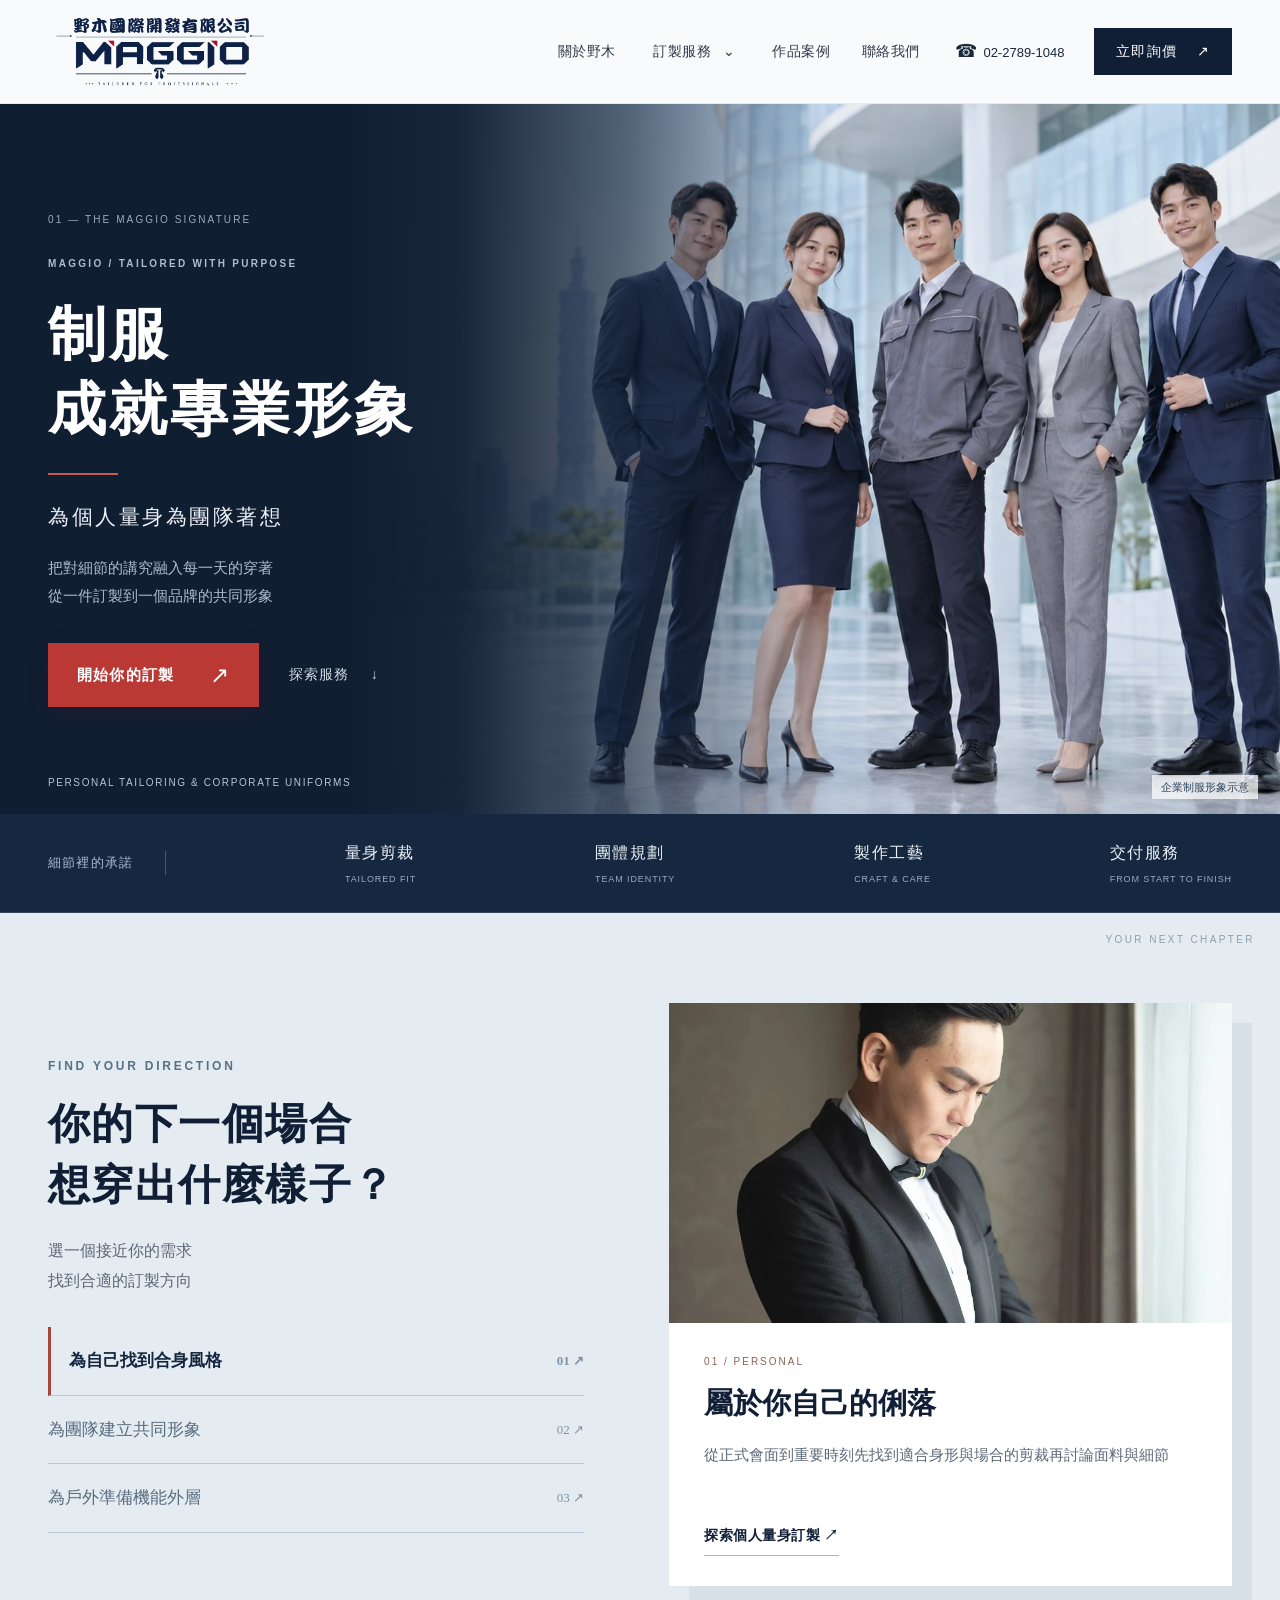
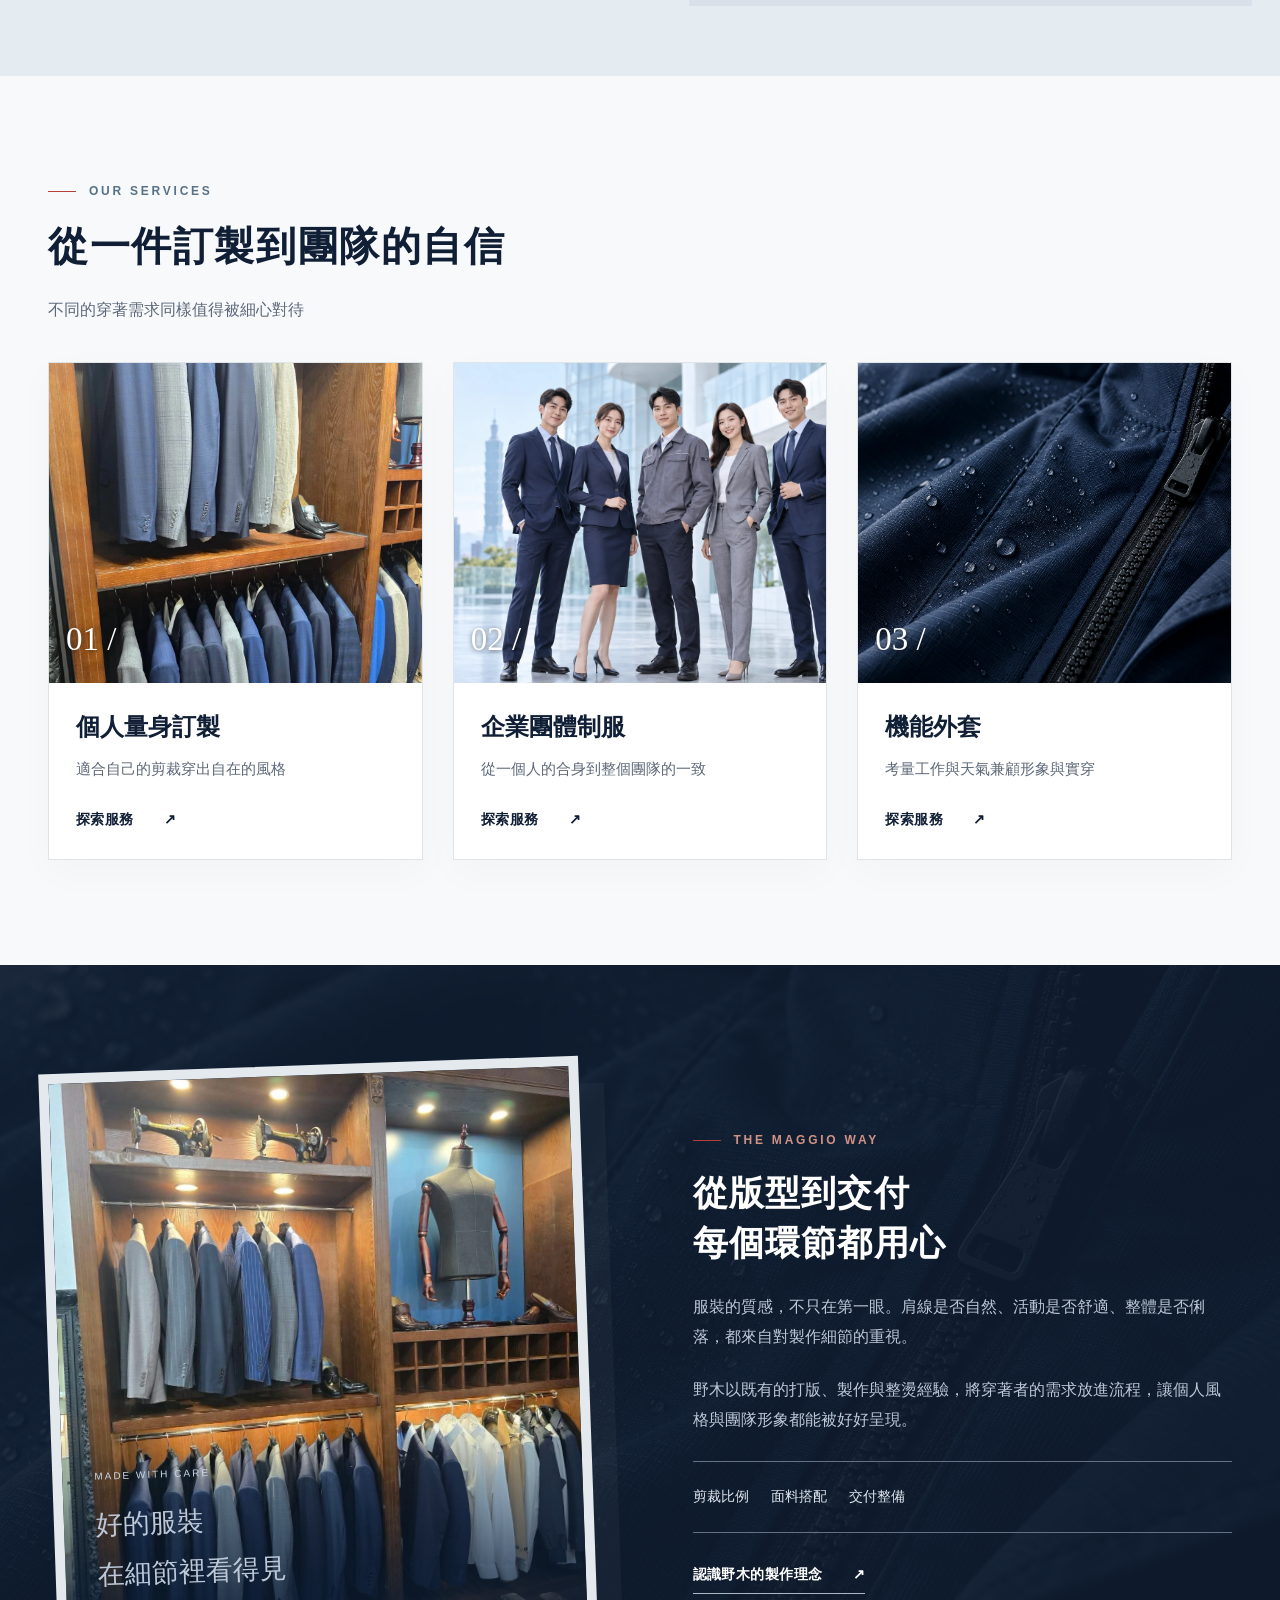
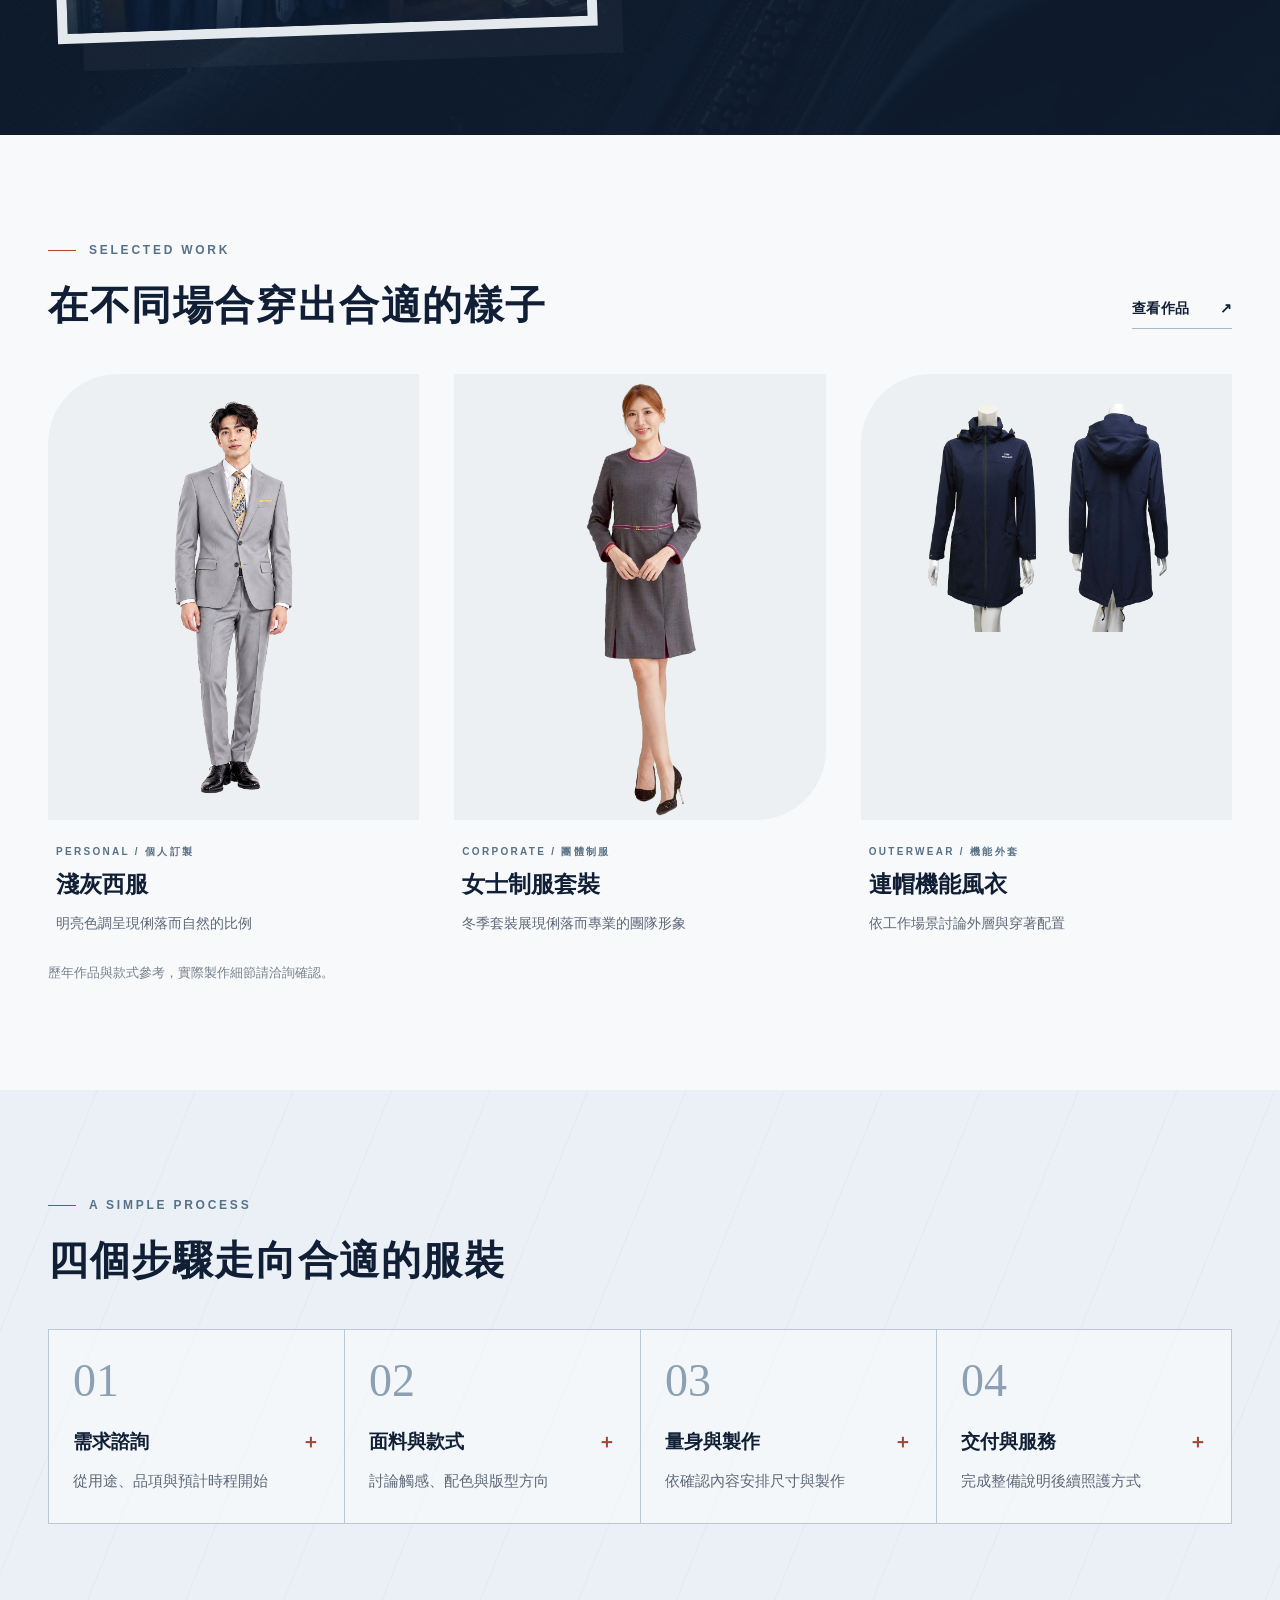
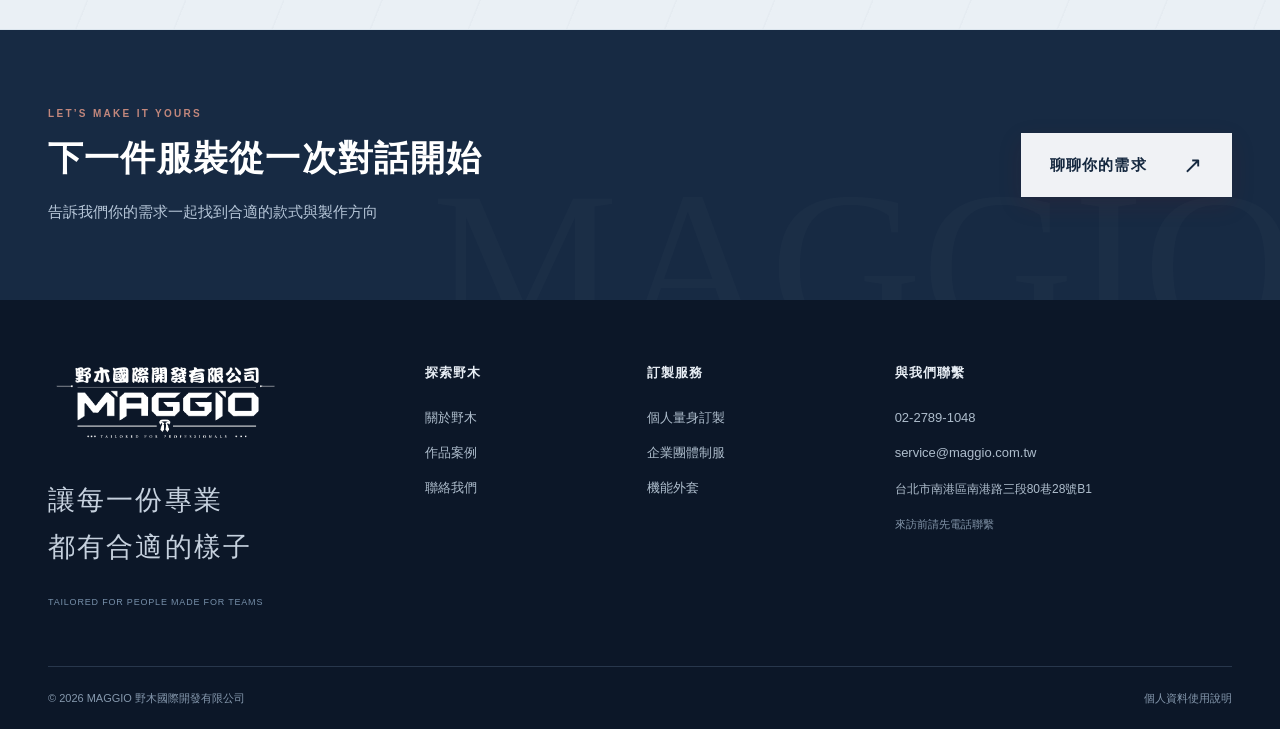
==== commit 62c8e4ec: "Unify homepage portrait image sizing" ====
--- a/index.html
+++ b/index.html
@@ -1,5 +1,5 @@
 <!doctype html>
-<html lang="zh-Hant"><head><meta charset="utf-8"><meta name="viewport" content="width=device-width,initial-scale=1"><title>MAGGIO 野木國際｜個人訂製・企業制服・機能外套</title><meta name="description" content="從個人量身訂製到企業團體制服，MAGGIO 野木國際以合身剪裁與細節工藝，陪伴每一個專業時刻。"><meta name="robots" content="noindex,nofollow"><meta name="theme-color" content="#0b1c34"><link rel="canonical" href="https://www.maggio.com.tw/"><meta property="og:title" content="MAGGIO 野木國際｜個人訂製・企業制服・機能外套"><meta property="og:description" content="從個人量身訂製到企業團體制服，MAGGIO 野木國際以合身剪裁與細節工藝，陪伴每一個專業時刻。"><meta property="og:type" content="website"><link rel="icon" type="image/png" href="./assets/images/logo.png?v=d0197b161d"><link rel="stylesheet" href="./assets/styles.css?v=20260930-4"><link rel="stylesheet" href="./assets/design.css?v=20261011-1"><link rel="preload" as="image" href="./assets/images/hero.webp"><script src="./assets/site.js" defer></script><script src="./assets/experience.js?v=20261011-1" defer></script></head><body class="page-home"><a class="skip-link" href="#main">跳至主要內容</a>
+<html lang="zh-Hant"><head><meta charset="utf-8"><meta name="viewport" content="width=device-width,initial-scale=1"><title>MAGGIO 野木國際｜個人訂製・企業制服・機能外套</title><meta name="description" content="從個人量身訂製到企業團體制服，MAGGIO 野木國際以合身剪裁與細節工藝，陪伴每一個專業時刻。"><meta name="robots" content="noindex,nofollow"><meta name="theme-color" content="#0b1c34"><link rel="canonical" href="https://www.maggio.com.tw/"><meta property="og:title" content="MAGGIO 野木國際｜個人訂製・企業制服・機能外套"><meta property="og:description" content="從個人量身訂製到企業團體制服，MAGGIO 野木國際以合身剪裁與細節工藝，陪伴每一個專業時刻。"><meta property="og:type" content="website"><link rel="icon" type="image/png" href="./assets/images/logo.png?v=d0197b161d"><link rel="stylesheet" href="./assets/styles.css?v=20260930-4"><link rel="stylesheet" href="./assets/design.css?v=20261011-2"><link rel="preload" as="image" href="./assets/images/hero.webp"><script src="./assets/site.js" defer></script><script src="./assets/experience.js?v=20261011-1" defer></script></head><body class="page-home"><a class="skip-link" href="#main">跳至主要內容</a>
 <header class="site-header"><div class="header-inner container">
 <a class="brand" href="./index.html" aria-label="MAGGIO 野木國際 首頁"><img class="brand-logo" src="./assets/images/logo.png?v=d0197b161d" alt="MAGGIO 野木國際開發有限公司" width="729" height="245"></a>
 <button class="menu-toggle" aria-expanded="false" aria-controls="main-nav" aria-label="開啟導覽選單"><span></span><span></span></button>
--- a/assets/design.css
+++ b/assets/design.css
@@ -27,3 +27,6 @@
 .client-section{padding-block:15px 55px}.client-heading{display:flex;align-items:center;justify-content:space-between;gap:20px;margin-bottom:24px}.client-heading h2{font-size:30px}.client-heading .eyebrow{font-size:10px;margin-bottom:10px}.client-controls{display:flex;gap:8px}.client-controls button{border:1px solid #c3cfdb;background:white;color:#13243a;min-height:42px;padding:8px 15px;cursor:pointer}.client-controls button:hover{background:#13243a;color:white}.client-track{list-style:none;display:flex;gap:20px;overflow-x:auto;scroll-snap-type:x mandatory;scrollbar-width:thin;padding:5px 0 15px;margin:0;overscroll-behavior-x:contain}.client-track li{flex:0 0 calc((100% - 80px)/5);min-width:180px;scroll-snap-align:start;border:1px solid #d9e2e9;background:white;display:flex;align-items:center;padding:14px;transition:box-shadow .2s}.client-track li:hover{box-shadow:0 5px 18px #15283f20}.client-track img{width:100%;height:auto;object-fit:contain}.client-note{font-size:12px;color:#6f7f90;margin-top:10px}.client-track:focus-visible,.client-controls button:focus-visible{outline:2px solid #a7483f;outline-offset:3px}@media(max-width:600px){.client-heading{align-items:flex-start;flex-direction:column}.client-heading h2{font-size:27px}.client-track{gap:12px}.client-track li{flex-basis:72%;min-width:0}.client-section{padding-bottom:35px}}
 
 .office-film{background:#101e32;border:1px solid #d1dce7;box-shadow:18px 18px 0 #dce5ed80}.office-film video{display:block;width:100%;height:auto;aspect-ratio:16/9;object-fit:contain}.office-toolbar{display:flex;align-items:center;justify-content:space-between;gap:20px;margin-top:32px}.office-toolbar p{font-size:14px;color:#53667a}.office-sound{min-width:130px}.office-sound[hidden]{display:none}@media(max-width:600px){.office-film{box-shadow:7px 9px 0 #dce5ed80}.office-toolbar{align-items:flex-start;flex-direction:column;gap:15px}.office-tour{padding-top:55px}}
+
+/* Keep the two portrait uniforms at the same scale without cropping. */
+.page-home .project-card:nth-child(-n+2) .project-photo img{object-fit:contain;padding:0;object-position:center}
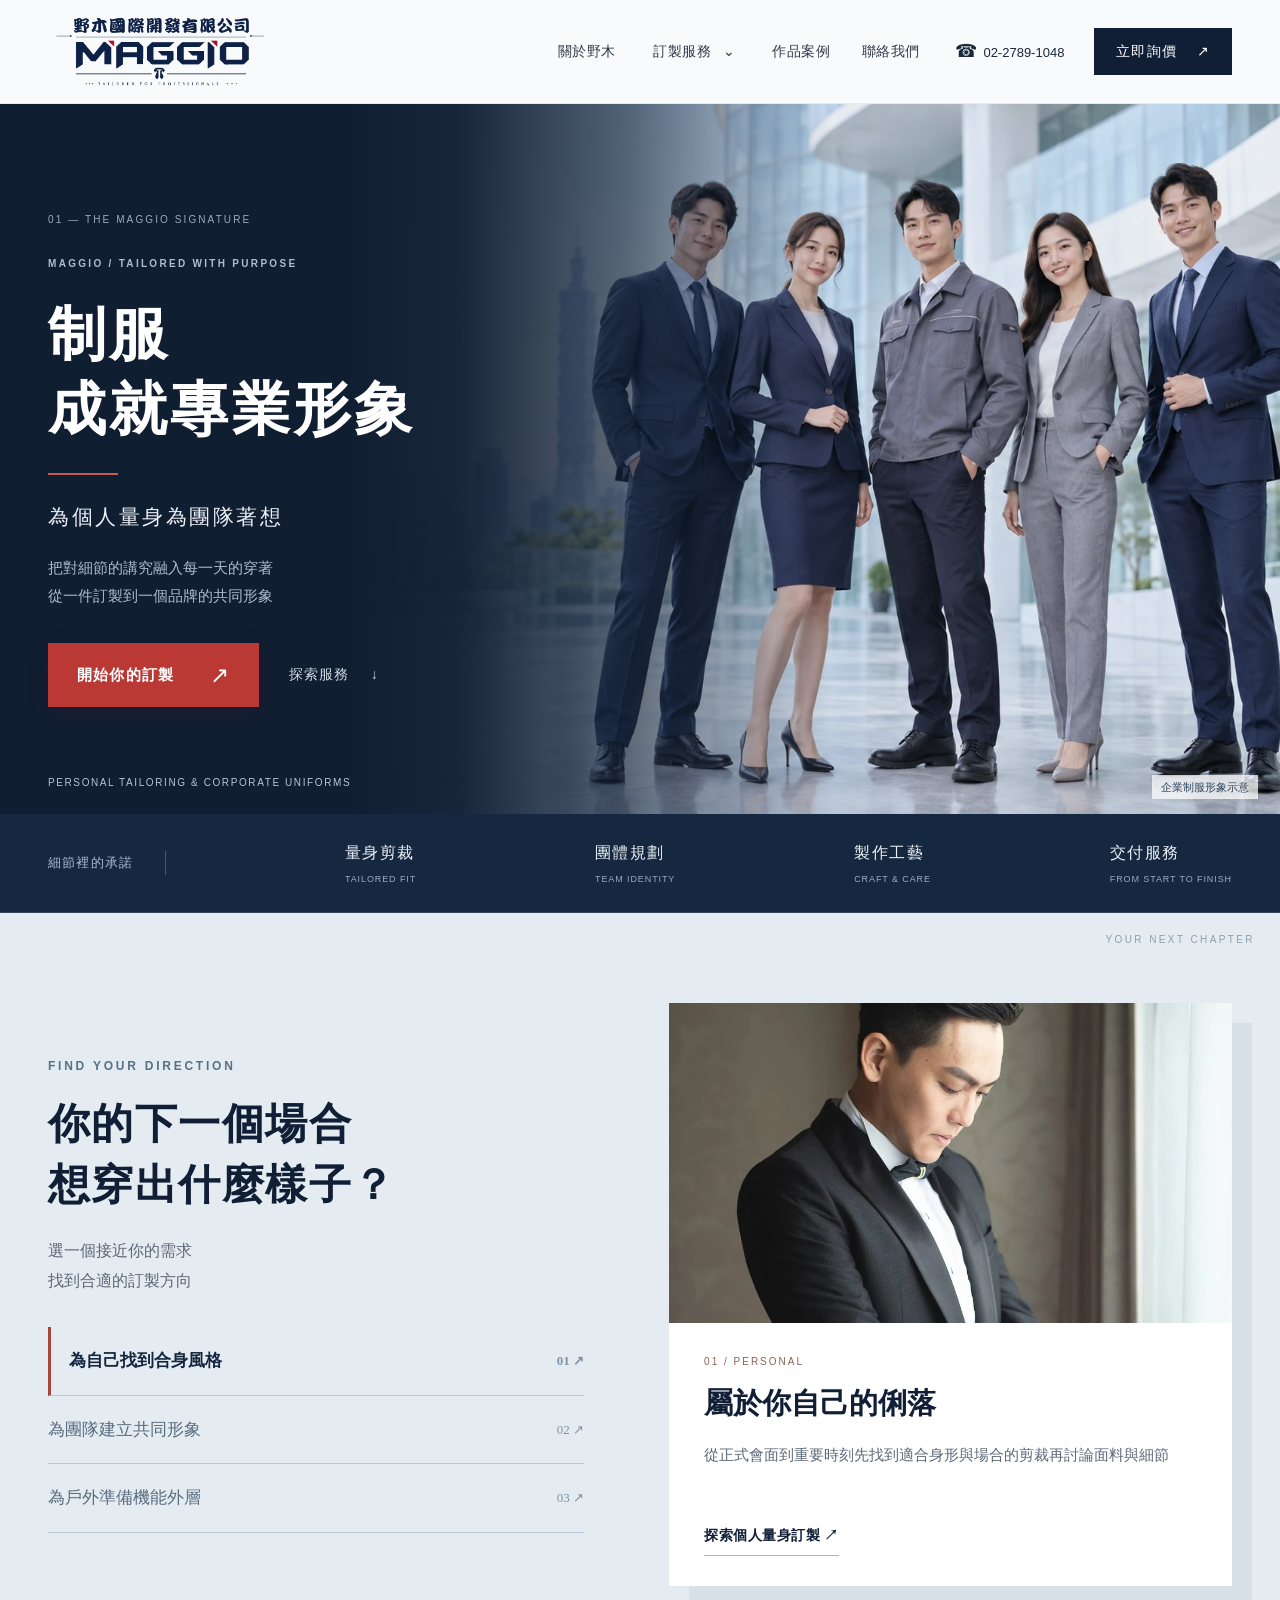
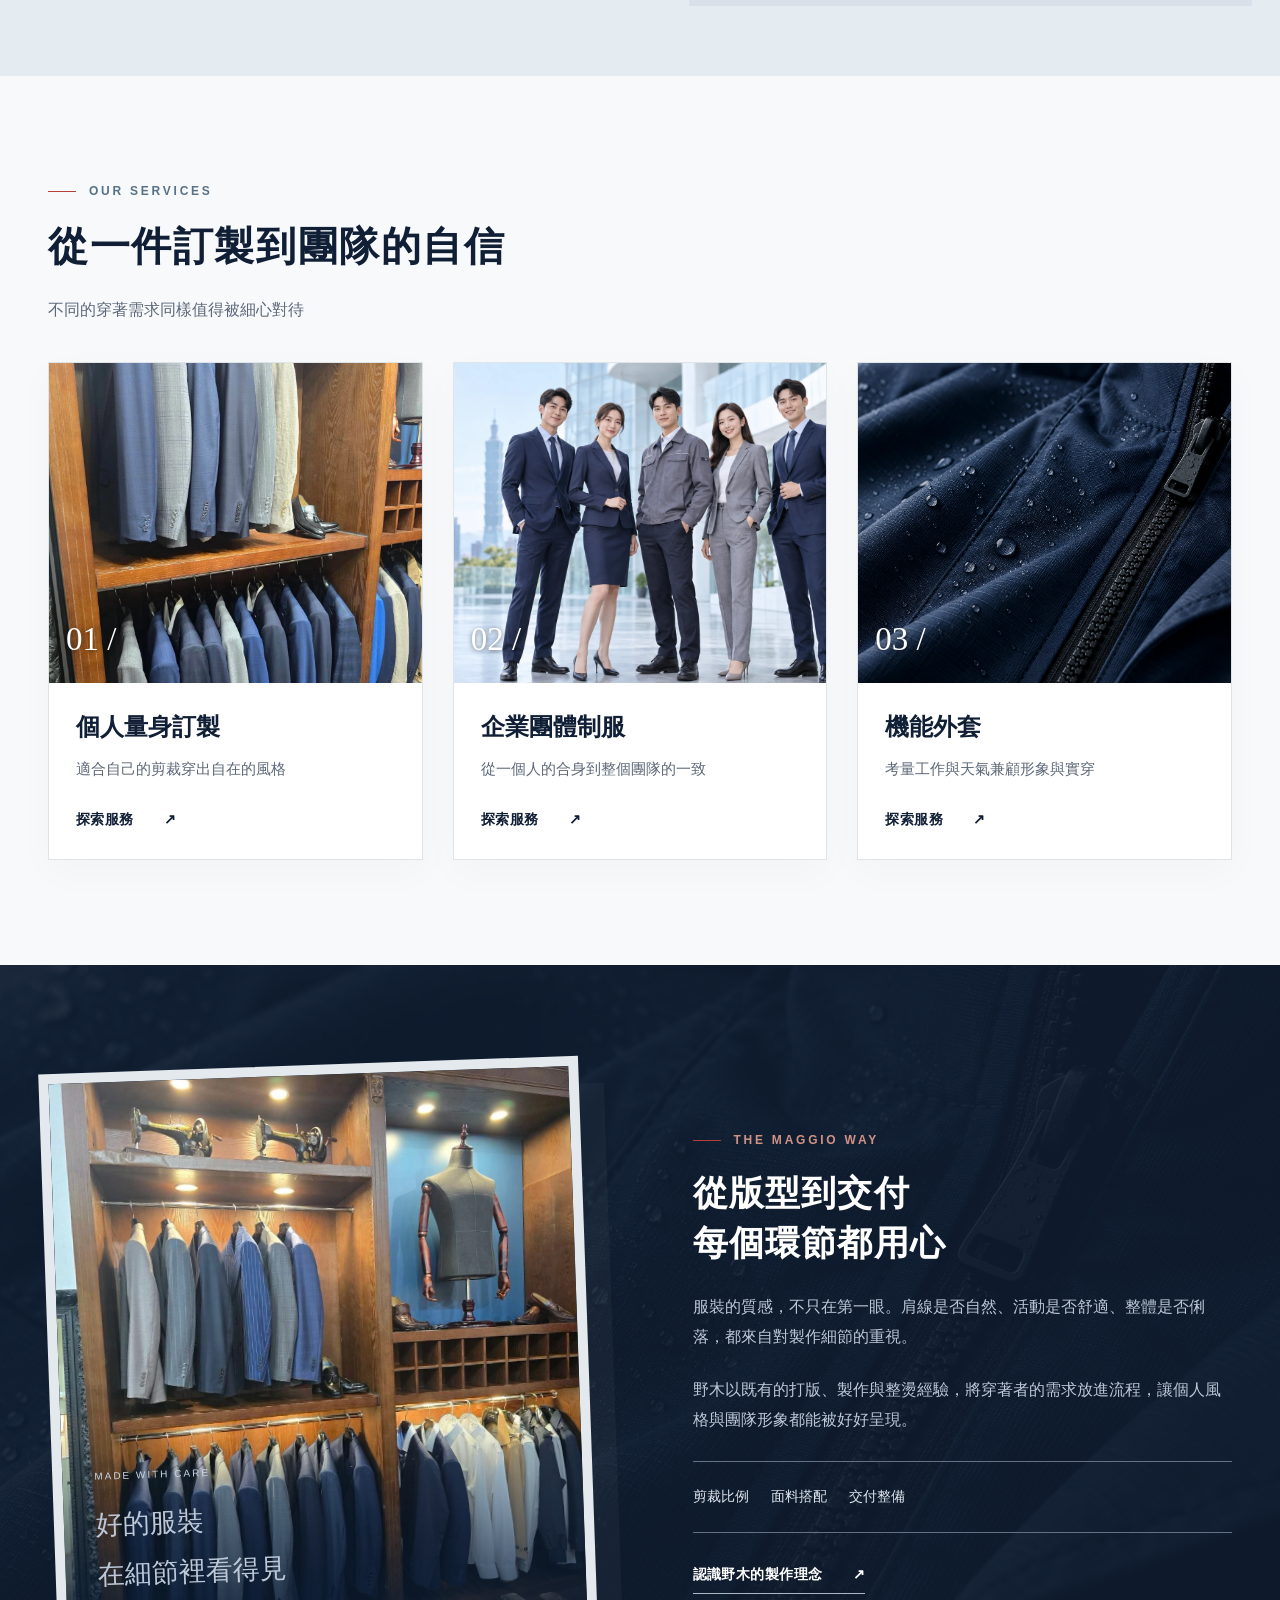
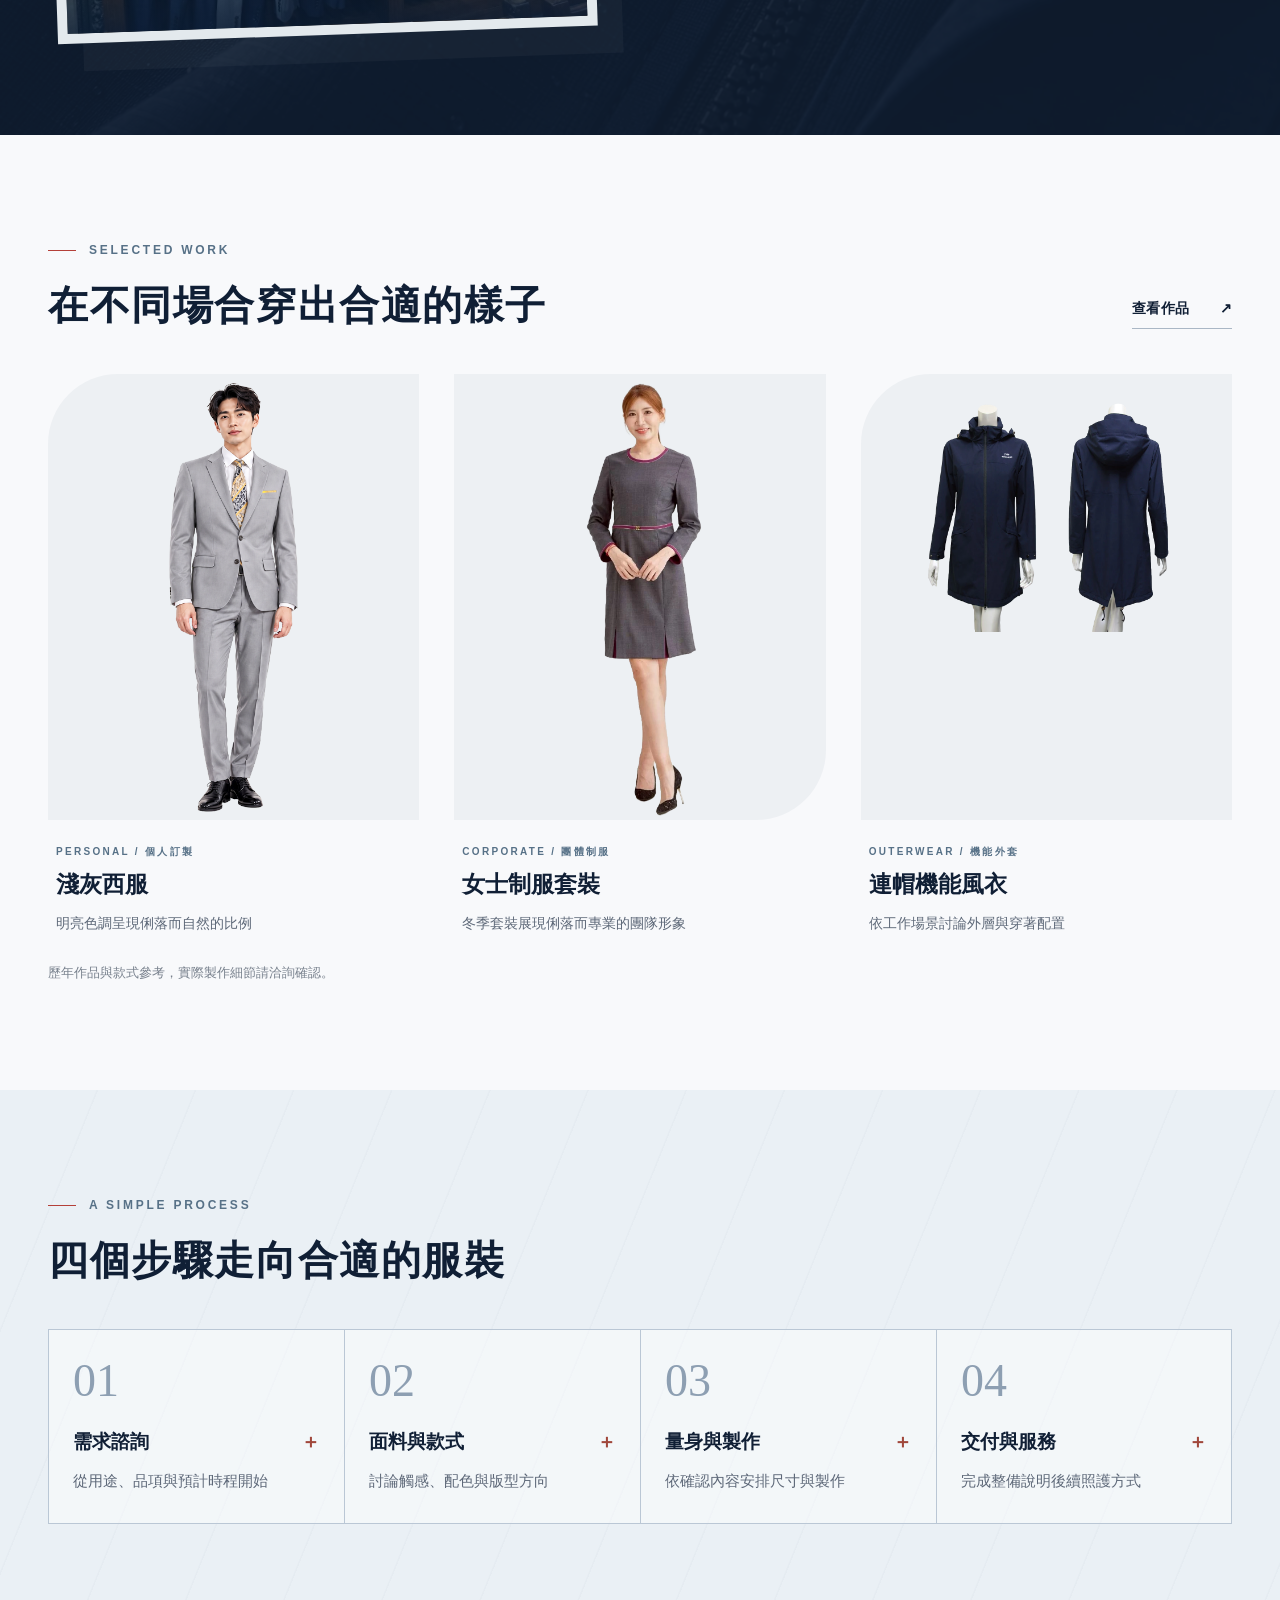
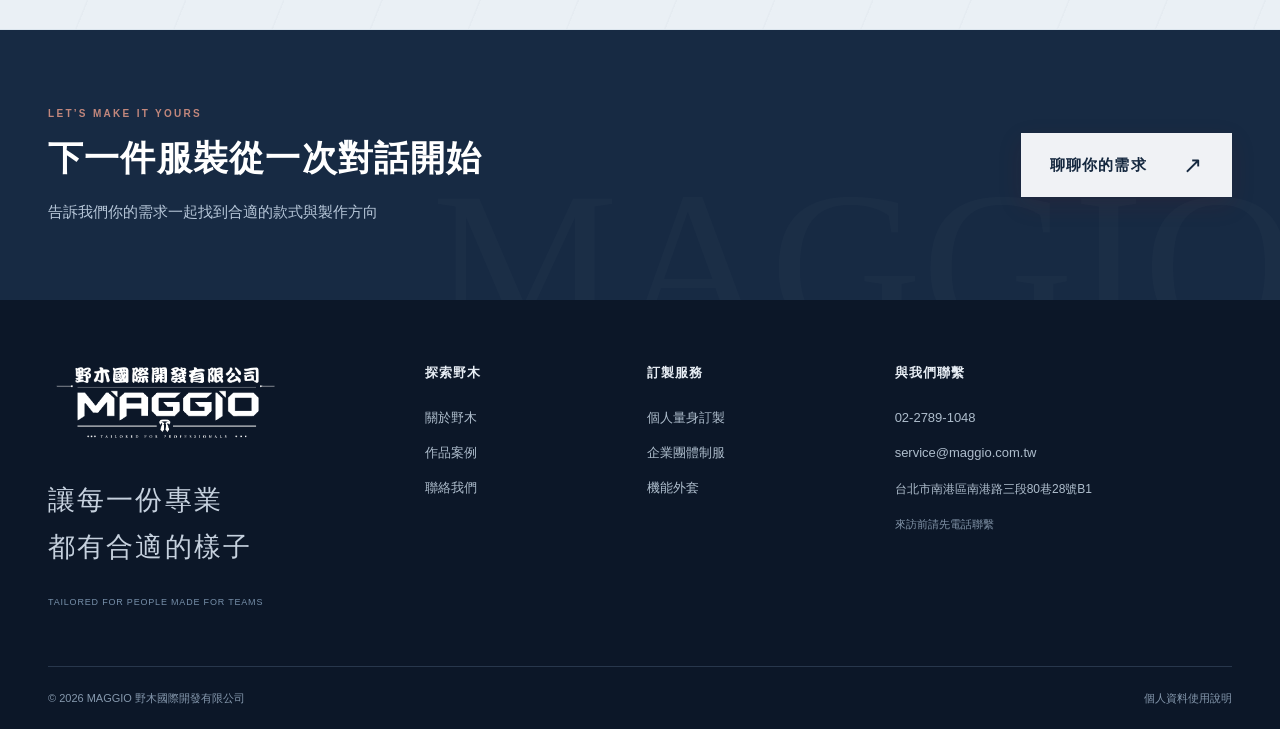
==== commit c0a92573: "Update light gray suit photo and refresh image cache" ====
--- a/index.html
+++ b/index.html
@@ -11,7 +11,7 @@
 <div class="trust-strip"><div class="container"><span class="trust-label">細節裡的承諾</span><span>量身剪裁 <small>TAILORED FIT</small></span><span>團體規劃 <small>TEAM IDENTITY</small></span><span>製作工藝 <small>CRAFT & CARE</small></span><span>交付服務 <small>FROM START TO FINISH</small></span></div></div>
 <section class="style-guide"><div class="container guide-grid"><div class="guide-intro"><p class="eyebrow">FIND YOUR DIRECTION</p><h2>你的下一個場合<br>想穿出什麼樣子？</h2><p>選一個接近你的需求<br>找到合適的訂製方向</p><div class="guide-options" role="group" aria-label="選擇穿著需求"><button type="button" data-service="bespoke" aria-pressed="true">為自己找到合身風格 <span>01 ↗</span></button><button type="button" data-service="corporate" aria-pressed="false">為團隊建立共同形象 <span>02 ↗</span></button><button type="button" data-service="outerwear" aria-pressed="false">為戶外準備機能外層 <span>03 ↗</span></button></div></div><div class="guide-preview"><img src="./assets/images/original-03.webp" alt="個人西服穿著展示" class="guide-image" loading="lazy" decoding="async" width="1200" height="900"><div class="guide-preview-copy" aria-live="polite"><p class="guide-tag">01 / PERSONAL</p><h3 class="guide-title">屬於你自己的俐落</h3><p class="guide-description">從正式會面到重要時刻先找到適合身形與場合的剪裁再討論面料與細節</p><a class="text-link guide-link" href="./bespoke/index.html">探索個人量身訂製 ↗</a></div></div></div></section><section class="section container" id="services"><div class="section-heading"><p class="eyebrow">OUR SERVICES</p><h2>從一件訂製到團隊的自信</h2><p>不同的穿著需求同樣值得被細心對待</p></div><div class="service-grid"><a class="service-card" href="./bespoke/index.html"><div class="service-image"><img src="./assets/images/supplied-07.webp" alt="不同色系西服展示" class="" loading="lazy" decoding="async" width="1200" height="900"><span class="card-index">01 /</span></div><div class="service-body"><h3>個人量身訂製</h3><p>適合自己的剪裁穿出自在的風格</p><span class="text-link">探索服務 <span aria-hidden="true">↗</span></span></div></a><a class="service-card" href="./corporate-uniforms/index.html"><div class="service-image"><img src="./assets/images/hero.webp" alt="企業制服形象示意" class="" loading="lazy" decoding="async" width="1200" height="900"><span class="card-index">02 /</span></div><div class="service-body"><h3>企業團體制服</h3><p>從一個人的合身到整個團隊的一致</p><span class="text-link">探索服務 <span aria-hidden="true">↗</span></span></div></a><a class="service-card" href="./functional-outerwear/index.html"><div class="service-image"><img src="./assets/images/fabric.webp" alt="機能面料情境示意" class="" loading="lazy" decoding="async" width="1200" height="900"><span class="card-index">03 /</span></div><div class="service-body"><h3>機能外套</h3><p>考量工作與天氣兼顧形象與實穿</p><span class="text-link">探索服務 <span aria-hidden="true">↗</span></span></div></a></div></section>
 <section class="craft-section"><div class="container split"><div class="craft-visual"><img src="./assets/images/supplied-08.webp" alt="野木西服展示空間與不同色系的成衣陳列" class="" loading="lazy" decoding="async" width="1200" height="900"><div class="visual-caption"><span>MADE WITH CARE</span><p>好的服裝<br>在細節裡看得見</p></div></div><div class="split-copy"><p class="eyebrow">THE MAGGIO WAY</p><h2>從版型到交付<br>每個環節都用心</h2><p>服裝的質感，不只在第一眼。肩線是否自然、活動是否舒適、整體是否俐落，都來自對製作細節的重視。</p><p>野木以既有的打版、製作與整燙經驗，將穿著者的需求放進流程，讓個人風格與團隊形象都能被好好呈現。</p><div class="inline-values"><span>剪裁比例</span><span>面料搭配</span><span>交付整備</span></div><a class="text-link" href="./about/index.html">認識野木的製作理念 <span aria-hidden="true">↗</span></a></div></div></section>
-<section class="section container"><div class="heading-row"><div class="section-heading"><p class="eyebrow">SELECTED WORK</p><h2>在不同場合穿出合適的樣子</h2></div><a class="text-link" href="./projects/index.html">查看作品 <span aria-hidden="true">↗</span></a></div><div class="project-grid"><article class="project-card"><a class="project-photo" href="./contact/index.html?service=bespoke" aria-label="詢問淺灰西服"><img src="./assets/images/light gray.webp" alt="淺灰西服" class="" loading="lazy" decoding="async" width="1200" height="900"><span class="project-hover">詢問此類款式 ↗</span></a><div class="project-caption"><p class="eyebrow">PERSONAL / 個人訂製</p><h3>淺灰西服</h3><p>明亮色調呈現俐落而自然的比例</p></div></article><article class="project-card"><a class="project-photo" href="./contact/index.html?service=corporate"><img src="./assets/images/winter-women-02.webp" alt="灰色外套與長褲套裝" class="" loading="lazy" decoding="async" width="1200" height="900"><span class="project-hover">放大探索 ＋</span></a><div class="project-caption"><p class="eyebrow">CORPORATE / 團體制服</p><h3>女士制服套裝</h3><p>冬季套裝展現俐落而專業的團隊形象</p></div></article><article class="project-card"><a class="project-photo" href="./contact/index.html?service=outerwear" aria-label="詢問連帽機能風衣"><img src="./assets/images/original-46.webp" alt="連帽機能風衣" class="" loading="lazy" decoding="async" width="1200" height="900"><span class="project-hover">詢問此類款式 ↗</span></a><div class="project-caption"><p class="eyebrow">OUTERWEAR / 機能外套</p><h3>連帽機能風衣</h3><p>依工作場景討論外層與穿著配置</p></div></article></div><p class="source-note">歷年作品與款式參考，實際製作細節請洽詢確認。</p></section>
+<section class="section container"><div class="heading-row"><div class="section-heading"><p class="eyebrow">SELECTED WORK</p><h2>在不同場合穿出合適的樣子</h2></div><a class="text-link" href="./projects/index.html">查看作品 <span aria-hidden="true">↗</span></a></div><div class="project-grid"><article class="project-card"><a class="project-photo" href="./contact/index.html?service=bespoke" aria-label="詢問淺灰西服"><img src="./assets/images/light gray.webp?v=2281c303127d" alt="淺灰西服" class="" loading="lazy" decoding="async" width="1200" height="900"><span class="project-hover">詢問此類款式 ↗</span></a><div class="project-caption"><p class="eyebrow">PERSONAL / 個人訂製</p><h3>淺灰西服</h3><p>明亮色調呈現俐落而自然的比例</p></div></article><article class="project-card"><a class="project-photo" href="./contact/index.html?service=corporate"><img src="./assets/images/winter-women-02.webp" alt="灰色外套與長褲套裝" class="" loading="lazy" decoding="async" width="1200" height="900"><span class="project-hover">放大探索 ＋</span></a><div class="project-caption"><p class="eyebrow">CORPORATE / 團體制服</p><h3>女士制服套裝</h3><p>冬季套裝展現俐落而專業的團隊形象</p></div></article><article class="project-card"><a class="project-photo" href="./contact/index.html?service=outerwear" aria-label="詢問連帽機能風衣"><img src="./assets/images/original-46.webp" alt="連帽機能風衣" class="" loading="lazy" decoding="async" width="1200" height="900"><span class="project-hover">詢問此類款式 ↗</span></a><div class="project-caption"><p class="eyebrow">OUTERWEAR / 機能外套</p><h3>連帽機能風衣</h3><p>依工作場景討論外層與穿著配置</p></div></article></div><p class="source-note">歷年作品與款式參考，實際製作細節請洽詢確認。</p></section>
 <section class="section pale"><div class="container"><div class="section-heading"><p class="eyebrow">A SIMPLE PROCESS</p><h2>四個步驟走向合適的服裝</h2></div><ol class="steps"><li><span class="step-number">01</span><h3>需求諮詢</h3><p>從用途、品項與預計時程開始</p></li><li><span class="step-number">02</span><h3>面料與款式</h3><p>討論觸感、配色與版型方向</p></li><li><span class="step-number">03</span><h3>量身與製作</h3><p>依確認內容安排尺寸與製作</p></li><li><span class="step-number">04</span><h3>交付與服務</h3><p>完成整備說明後續照護方式</p></li></ol></div></section><section class="cta-band"><div class="container cta-inner"><div><p class="eyebrow">LET’S MAKE IT YOURS</p><h2>下一件服裝從一次對話開始</h2><p>告訴我們你的需求一起找到合適的款式與製作方向</p></div><a class="button " href="./contact/index.html">聊聊你的需求<span aria-hidden="true">↗</span></a></div></section></main><footer class="site-footer"><div class="container footer-grid"><div class="footer-brand"><a class="brand" href="./index.html"><img class="brand-logo" src="./assets/images/logo.png?v=d0197b161d" alt="MAGGIO 野木國際開發有限公司" width="729" height="245"></a><p>讓每一份專業<br>都有合適的樣子</p><span class="footer-en">TAILORED FOR PEOPLE MADE FOR TEAMS</span></div>
 <div><h3>探索野木</h3><a href="./about/index.html">關於野木</a><a href="./projects/index.html">作品案例</a><a href="./contact/index.html">聯絡我們</a></div>
 <div><h3>訂製服務</h3><a href="./bespoke/index.html">個人量身訂製</a><a href="./corporate-uniforms/index.html">企業團體制服</a><a href="./functional-outerwear/index.html">機能外套</a></div>
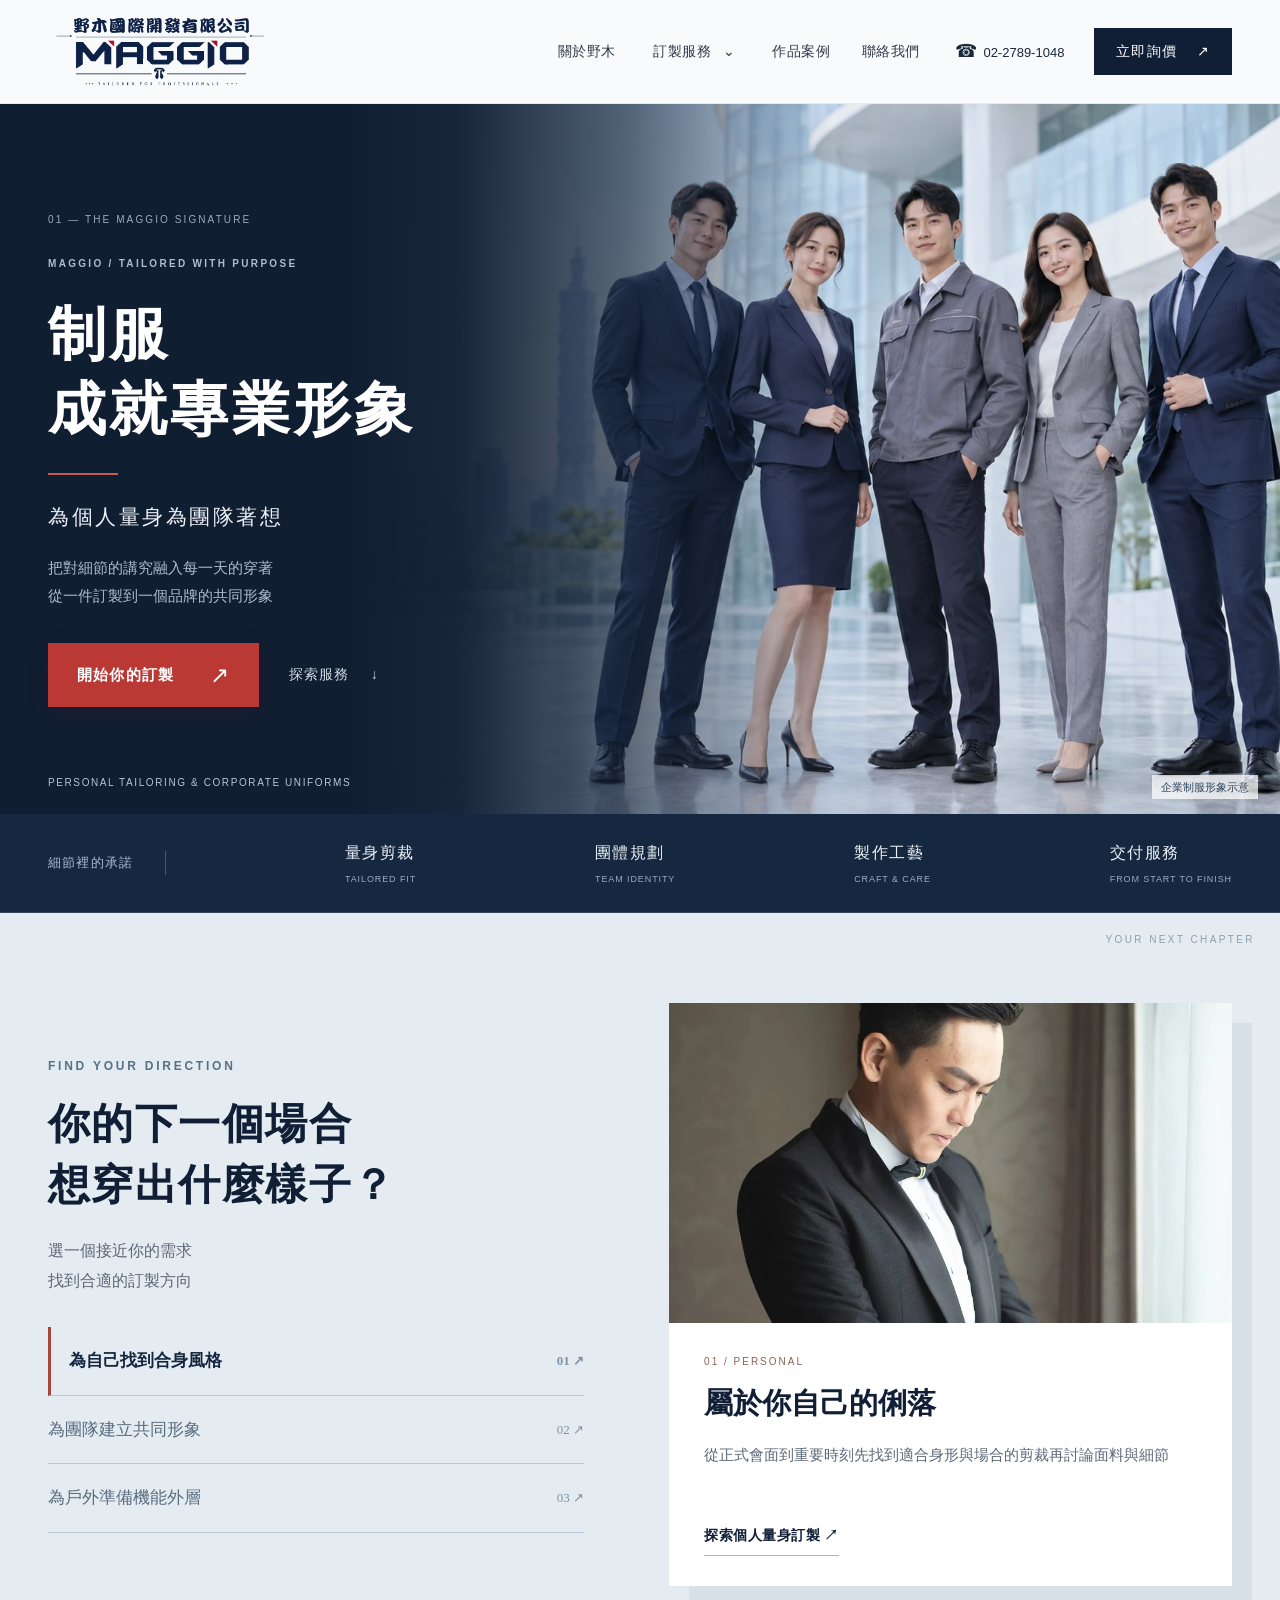
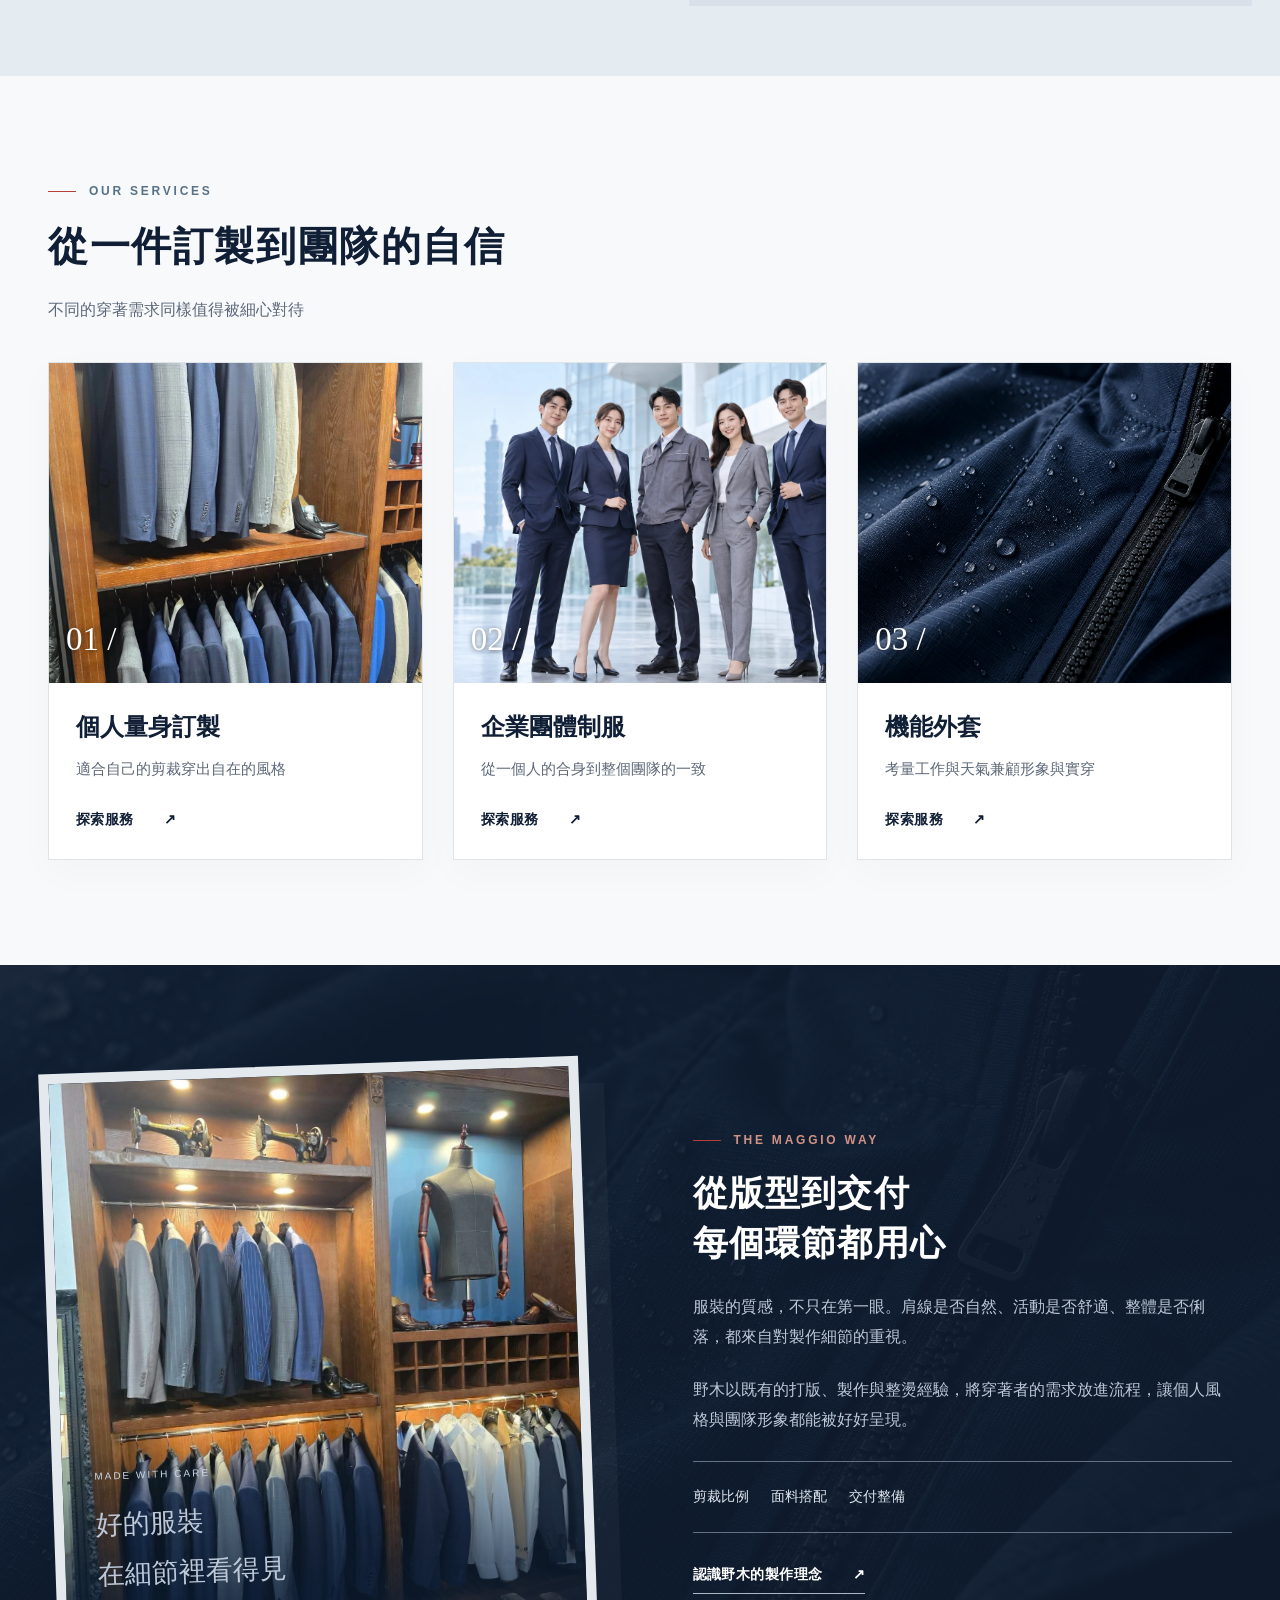
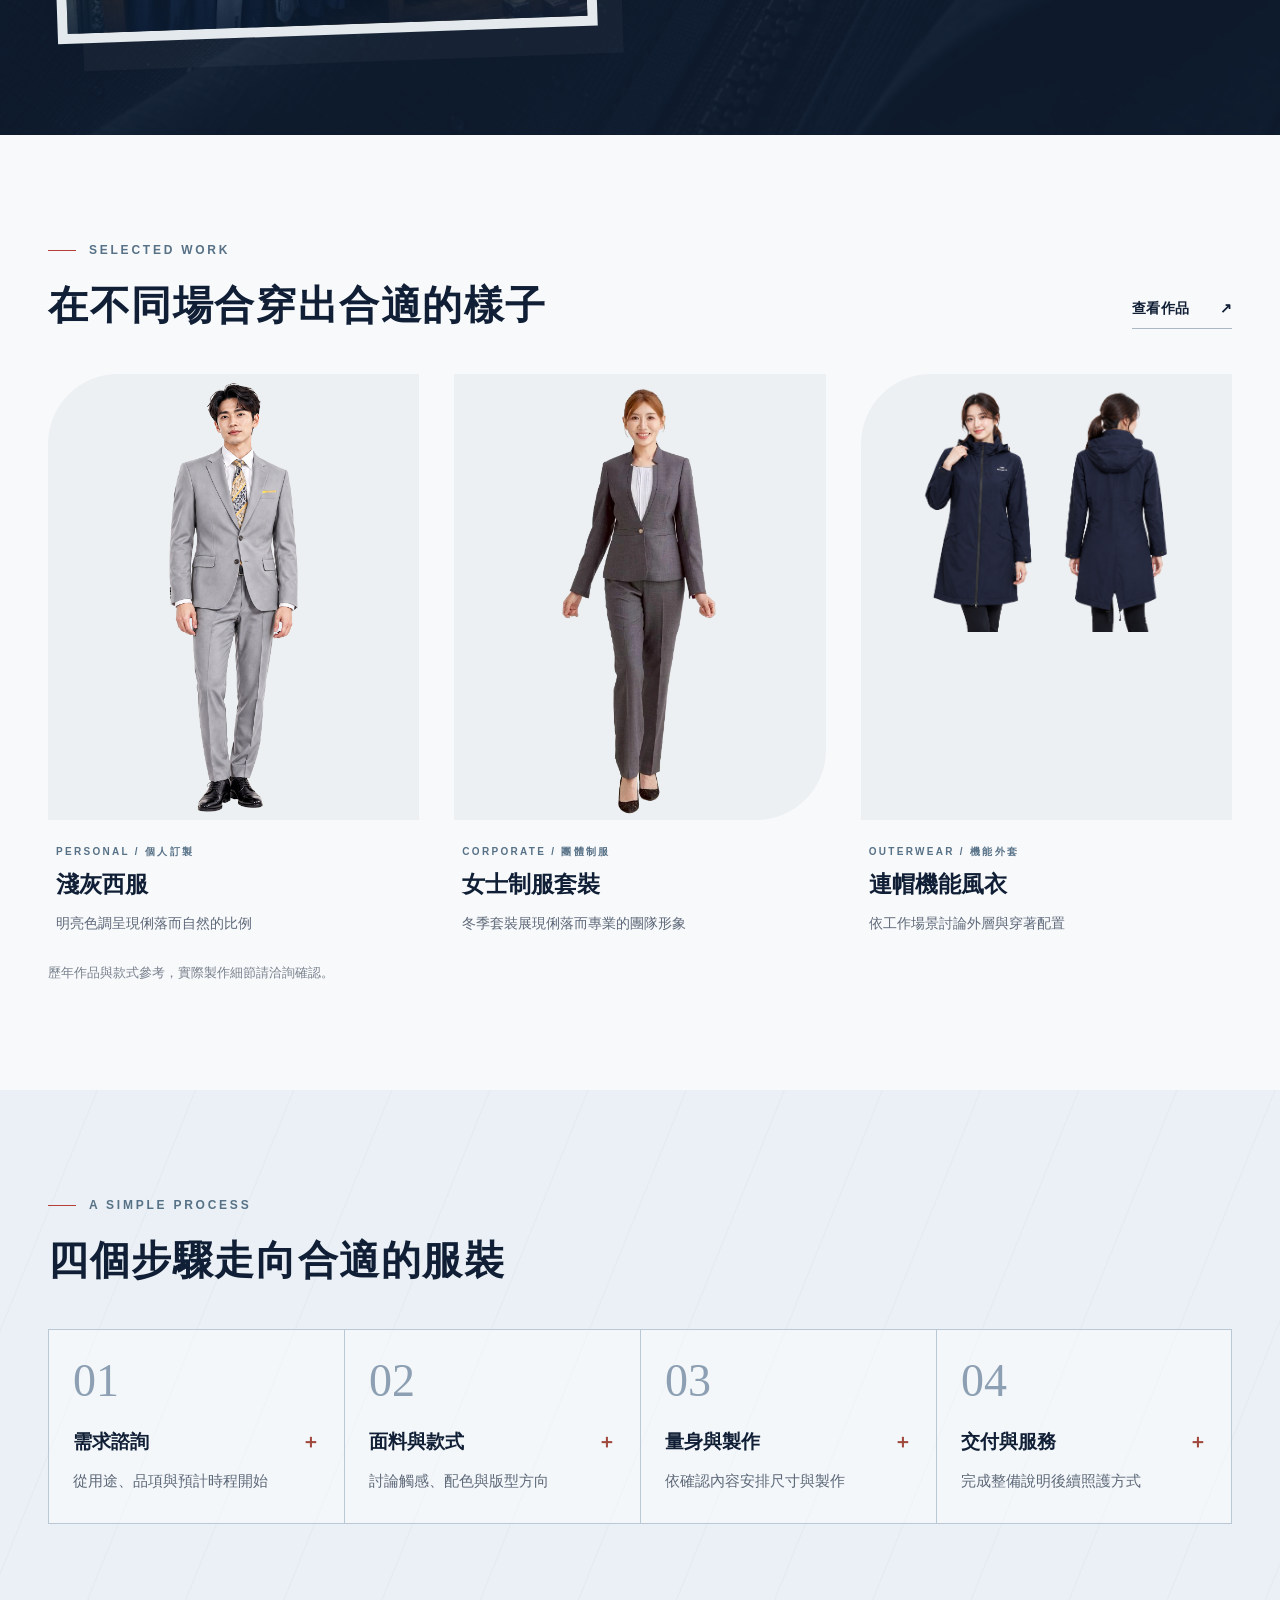
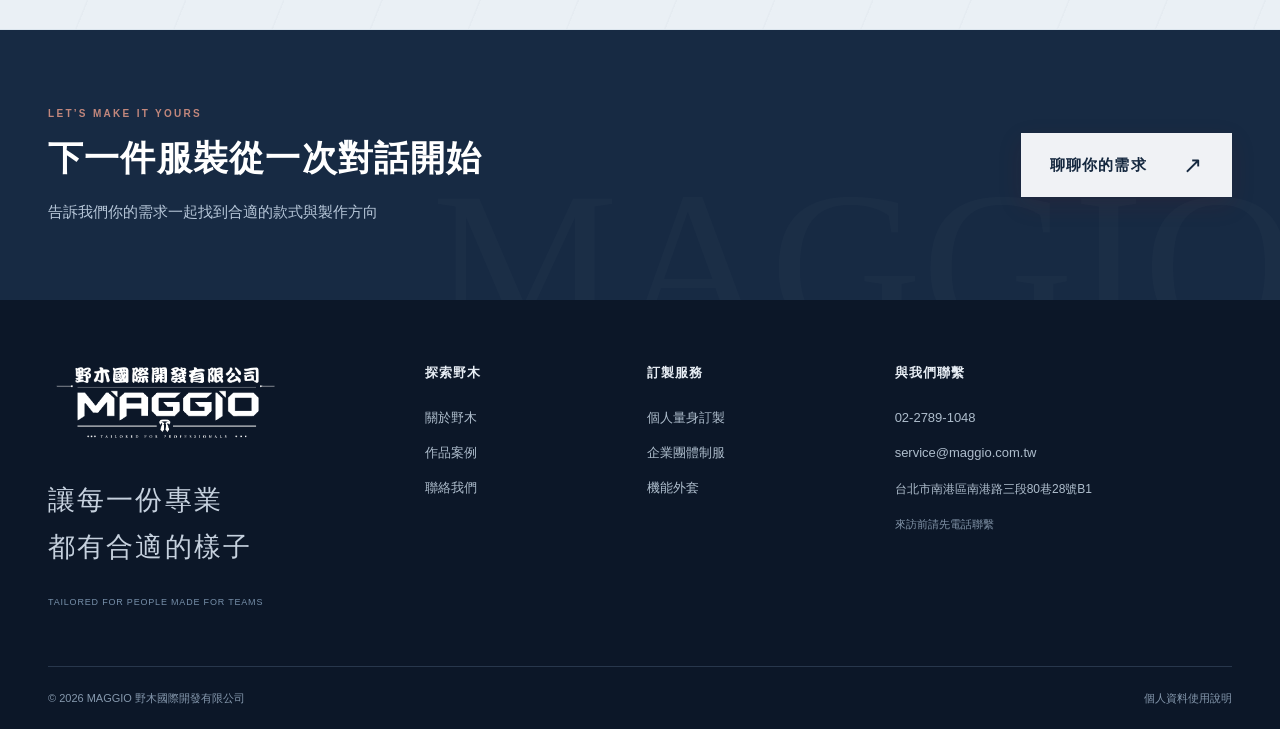
==== commit c76f70d0: "Sync updated local pages and uniform images" ====
--- a/index.html
+++ b/index.html
@@ -1,20 +1,245 @@
 <!doctype html>
-<html lang="zh-Hant"><head><meta charset="utf-8"><meta name="viewport" content="width=device-width,initial-scale=1"><title>MAGGIO 野木國際｜個人訂製・企業制服・機能外套</title><meta name="description" content="從個人量身訂製到企業團體制服，MAGGIO 野木國際以合身剪裁與細節工藝，陪伴每一個專業時刻。"><meta name="robots" content="noindex,nofollow"><meta name="theme-color" content="#0b1c34"><link rel="canonical" href="https://www.maggio.com.tw/"><meta property="og:title" content="MAGGIO 野木國際｜個人訂製・企業制服・機能外套"><meta property="og:description" content="從個人量身訂製到企業團體制服，MAGGIO 野木國際以合身剪裁與細節工藝，陪伴每一個專業時刻。"><meta property="og:type" content="website"><link rel="icon" type="image/png" href="./assets/images/logo.png?v=d0197b161d"><link rel="stylesheet" href="./assets/styles.css?v=20260930-4"><link rel="stylesheet" href="./assets/design.css?v=20261011-2"><link rel="preload" as="image" href="./assets/images/hero.webp"><script src="./assets/site.js" defer></script><script src="./assets/experience.js?v=20261011-1" defer></script></head><body class="page-home"><a class="skip-link" href="#main">跳至主要內容</a>
-<header class="site-header"><div class="header-inner container">
-<a class="brand" href="./index.html" aria-label="MAGGIO 野木國際 首頁"><img class="brand-logo" src="./assets/images/logo.png?v=d0197b161d" alt="MAGGIO 野木國際開發有限公司" width="729" height="245"></a>
-<button class="menu-toggle" aria-expanded="false" aria-controls="main-nav" aria-label="開啟導覽選單"><span></span><span></span></button>
-<nav id="main-nav" class="main-nav" aria-label="主導覽"><a href="./about/index.html">關於野木</a>
-<div class="nav-dropdown"><button class="services-toggle" aria-expanded="false" aria-controls="service-nav">訂製服務 <span aria-hidden="true">⌄</span></button><div class="dropdown-panel" id="service-nav"><a href="./bespoke/index.html">個人量身訂製</a><a href="./corporate-uniforms/index.html">企業團體制服</a><a href="./functional-outerwear/index.html">機能外套</a></div></div>
-<a href="./projects/index.html">作品案例</a><a href="./contact/index.html">聯絡我們</a></nav>
-<a class="header-phone" href="tel:+886227891048"><span aria-hidden="true">☎</span> 02-2789-1048</a><a class="header-cta" href="./contact/index.html">立即詢價 <span aria-hidden="true">↗</span></a>
-</div></header><main id="main"><section class="home-hero"><div class="hero-photo"><img src="./assets/images/hero.webp" alt="穿著西裝、女士套裝與機能外套的模特，企業制服形象示意" class="" loading="eager" decoding="async" width="1200" height="900"></div><div class="container hero-layout"><div class="hero-copy"><p class="eyebrow">MAGGIO  /  TAILORED WITH PURPOSE</p><h1>制服<br>成就專業形象</h1><p class="hero-subtitle">為個人量身為團隊著想</p><p class="hero-description">把對細節的講究融入每一天的穿著<br>從一件訂製到一個品牌的共同形象</p><div class="hero-actions"><a class="button " href="./contact/index.html">開始你的訂製<span aria-hidden="true">↗</span></a><a class="quiet-link" href="#services">探索服務 <span aria-hidden="true">↓</span></a></div></div></div><span class="image-note">企業制服形象示意</span><div class="hero-footnote">PERSONAL TAILORING & CORPORATE UNIFORMS</div></section>
-<div class="trust-strip"><div class="container"><span class="trust-label">細節裡的承諾</span><span>量身剪裁 <small>TAILORED FIT</small></span><span>團體規劃 <small>TEAM IDENTITY</small></span><span>製作工藝 <small>CRAFT & CARE</small></span><span>交付服務 <small>FROM START TO FINISH</small></span></div></div>
-<section class="style-guide"><div class="container guide-grid"><div class="guide-intro"><p class="eyebrow">FIND YOUR DIRECTION</p><h2>你的下一個場合<br>想穿出什麼樣子？</h2><p>選一個接近你的需求<br>找到合適的訂製方向</p><div class="guide-options" role="group" aria-label="選擇穿著需求"><button type="button" data-service="bespoke" aria-pressed="true">為自己找到合身風格 <span>01 ↗</span></button><button type="button" data-service="corporate" aria-pressed="false">為團隊建立共同形象 <span>02 ↗</span></button><button type="button" data-service="outerwear" aria-pressed="false">為戶外準備機能外層 <span>03 ↗</span></button></div></div><div class="guide-preview"><img src="./assets/images/original-03.webp" alt="個人西服穿著展示" class="guide-image" loading="lazy" decoding="async" width="1200" height="900"><div class="guide-preview-copy" aria-live="polite"><p class="guide-tag">01 / PERSONAL</p><h3 class="guide-title">屬於你自己的俐落</h3><p class="guide-description">從正式會面到重要時刻先找到適合身形與場合的剪裁再討論面料與細節</p><a class="text-link guide-link" href="./bespoke/index.html">探索個人量身訂製 ↗</a></div></div></div></section><section class="section container" id="services"><div class="section-heading"><p class="eyebrow">OUR SERVICES</p><h2>從一件訂製到團隊的自信</h2><p>不同的穿著需求同樣值得被細心對待</p></div><div class="service-grid"><a class="service-card" href="./bespoke/index.html"><div class="service-image"><img src="./assets/images/supplied-07.webp" alt="不同色系西服展示" class="" loading="lazy" decoding="async" width="1200" height="900"><span class="card-index">01 /</span></div><div class="service-body"><h3>個人量身訂製</h3><p>適合自己的剪裁穿出自在的風格</p><span class="text-link">探索服務 <span aria-hidden="true">↗</span></span></div></a><a class="service-card" href="./corporate-uniforms/index.html"><div class="service-image"><img src="./assets/images/hero.webp" alt="企業制服形象示意" class="" loading="lazy" decoding="async" width="1200" height="900"><span class="card-index">02 /</span></div><div class="service-body"><h3>企業團體制服</h3><p>從一個人的合身到整個團隊的一致</p><span class="text-link">探索服務 <span aria-hidden="true">↗</span></span></div></a><a class="service-card" href="./functional-outerwear/index.html"><div class="service-image"><img src="./assets/images/fabric.webp" alt="機能面料情境示意" class="" loading="lazy" decoding="async" width="1200" height="900"><span class="card-index">03 /</span></div><div class="service-body"><h3>機能外套</h3><p>考量工作與天氣兼顧形象與實穿</p><span class="text-link">探索服務 <span aria-hidden="true">↗</span></span></div></a></div></section>
-<section class="craft-section"><div class="container split"><div class="craft-visual"><img src="./assets/images/supplied-08.webp" alt="野木西服展示空間與不同色系的成衣陳列" class="" loading="lazy" decoding="async" width="1200" height="900"><div class="visual-caption"><span>MADE WITH CARE</span><p>好的服裝<br>在細節裡看得見</p></div></div><div class="split-copy"><p class="eyebrow">THE MAGGIO WAY</p><h2>從版型到交付<br>每個環節都用心</h2><p>服裝的質感，不只在第一眼。肩線是否自然、活動是否舒適、整體是否俐落，都來自對製作細節的重視。</p><p>野木以既有的打版、製作與整燙經驗，將穿著者的需求放進流程，讓個人風格與團隊形象都能被好好呈現。</p><div class="inline-values"><span>剪裁比例</span><span>面料搭配</span><span>交付整備</span></div><a class="text-link" href="./about/index.html">認識野木的製作理念 <span aria-hidden="true">↗</span></a></div></div></section>
-<section class="section container"><div class="heading-row"><div class="section-heading"><p class="eyebrow">SELECTED WORK</p><h2>在不同場合穿出合適的樣子</h2></div><a class="text-link" href="./projects/index.html">查看作品 <span aria-hidden="true">↗</span></a></div><div class="project-grid"><article class="project-card"><a class="project-photo" href="./contact/index.html?service=bespoke" aria-label="詢問淺灰西服"><img src="./assets/images/light gray.webp?v=2281c303127d" alt="淺灰西服" class="" loading="lazy" decoding="async" width="1200" height="900"><span class="project-hover">詢問此類款式 ↗</span></a><div class="project-caption"><p class="eyebrow">PERSONAL / 個人訂製</p><h3>淺灰西服</h3><p>明亮色調呈現俐落而自然的比例</p></div></article><article class="project-card"><a class="project-photo" href="./contact/index.html?service=corporate"><img src="./assets/images/winter-women-02.webp" alt="灰色外套與長褲套裝" class="" loading="lazy" decoding="async" width="1200" height="900"><span class="project-hover">放大探索 ＋</span></a><div class="project-caption"><p class="eyebrow">CORPORATE / 團體制服</p><h3>女士制服套裝</h3><p>冬季套裝展現俐落而專業的團隊形象</p></div></article><article class="project-card"><a class="project-photo" href="./contact/index.html?service=outerwear" aria-label="詢問連帽機能風衣"><img src="./assets/images/original-46.webp" alt="連帽機能風衣" class="" loading="lazy" decoding="async" width="1200" height="900"><span class="project-hover">詢問此類款式 ↗</span></a><div class="project-caption"><p class="eyebrow">OUTERWEAR / 機能外套</p><h3>連帽機能風衣</h3><p>依工作場景討論外層與穿著配置</p></div></article></div><p class="source-note">歷年作品與款式參考，實際製作細節請洽詢確認。</p></section>
-<section class="section pale"><div class="container"><div class="section-heading"><p class="eyebrow">A SIMPLE PROCESS</p><h2>四個步驟走向合適的服裝</h2></div><ol class="steps"><li><span class="step-number">01</span><h3>需求諮詢</h3><p>從用途、品項與預計時程開始</p></li><li><span class="step-number">02</span><h3>面料與款式</h3><p>討論觸感、配色與版型方向</p></li><li><span class="step-number">03</span><h3>量身與製作</h3><p>依確認內容安排尺寸與製作</p></li><li><span class="step-number">04</span><h3>交付與服務</h3><p>完成整備說明後續照護方式</p></li></ol></div></section><section class="cta-band"><div class="container cta-inner"><div><p class="eyebrow">LET’S MAKE IT YOURS</p><h2>下一件服裝從一次對話開始</h2><p>告訴我們你的需求一起找到合適的款式與製作方向</p></div><a class="button " href="./contact/index.html">聊聊你的需求<span aria-hidden="true">↗</span></a></div></section></main><footer class="site-footer"><div class="container footer-grid"><div class="footer-brand"><a class="brand" href="./index.html"><img class="brand-logo" src="./assets/images/logo.png?v=d0197b161d" alt="MAGGIO 野木國際開發有限公司" width="729" height="245"></a><p>讓每一份專業<br>都有合適的樣子</p><span class="footer-en">TAILORED FOR PEOPLE MADE FOR TEAMS</span></div>
-<div><h3>探索野木</h3><a href="./about/index.html">關於野木</a><a href="./projects/index.html">作品案例</a><a href="./contact/index.html">聯絡我們</a></div>
-<div><h3>訂製服務</h3><a href="./bespoke/index.html">個人量身訂製</a><a href="./corporate-uniforms/index.html">企業團體制服</a><a href="./functional-outerwear/index.html">機能外套</a></div>
-<div class="footer-contact"><h3>與我們聯繫</h3><a href="tel:+886227891048">02-2789-1048</a><a href="mailto:service@maggio.com.tw">service@maggio.com.tw</a><p>台北市南港區南港路三段80巷28號B1</p><p class="muted">來訪前請先電話聯繫</p></div></div>
-<div class="container footer-bottom"><span>© 2026 MAGGIO 野木國際開發有限公司</span><a href="./contact/index.html#privacy">個人資料使用說明</a></div></footer>
-<div class="mobile-contact"><a href="tel:+886227891048">電話諮詢</a><a href="./contact/index.html">立即詢價 <span aria-hidden="true">↗</span></a></div></body></html>+<html lang="zh-Hant">
+
+<head>
+    <meta charset="utf-8">
+    <meta name="viewport" content="width=device-width,initial-scale=1">
+    <title>MAGGIO 野木國際｜個人訂製・企業制服・機能外套</title>
+    <meta name="description" content="從個人量身訂製到企業團體制服，MAGGIO 野木國際以合身剪裁與細節工藝，陪伴每一個專業時刻。">
+    <meta name="robots" content="noindex,nofollow">
+    <meta name="theme-color" content="#0b1c34">
+    <link rel="canonical" href="https://www.maggio.com.tw/">
+    <meta property="og:title" content="MAGGIO 野木國際｜個人訂製・企業制服・機能外套">
+    <meta property="og:description" content="從個人量身訂製到企業團體制服，MAGGIO 野木國際以合身剪裁與細節工藝，陪伴每一個專業時刻。">
+    <meta property="og:type" content="website">
+    <link rel="icon" type="image/png" href="./assets/images/logo.png?v=d0197b161d">
+    <link rel="stylesheet" href="./assets/styles.css?v=20260930-4">
+    <link rel="stylesheet" href="./assets/design.css?v=20261011-2">
+    <link rel="preload" as="image" href="./assets/images/hero.webp">
+    <script src="./assets/site.js" defer></script>
+    <script src="./assets/experience.js?v=20261011-1" defer></script>
+</head>
+
+<body class="page-home"><a class="skip-link" href="#main">跳至主要內容</a>
+    <header class="site-header">
+        <div class="header-inner container">
+            <a class="brand" href="./index.html" aria-label="MAGGIO 野木國際 首頁"><img class="brand-logo"
+                    src="./assets/images/logo.png?v=d0197b161d" alt="MAGGIO 野木國際開發有限公司" width="729" height="245"></a>
+            <button class="menu-toggle" aria-expanded="false" aria-controls="main-nav"
+                aria-label="開啟導覽選單"><span></span><span></span></button>
+            <nav id="main-nav" class="main-nav" aria-label="主導覽"><a href="./about/index.html">關於野木</a>
+                <div class="nav-dropdown"><button class="services-toggle" aria-expanded="false"
+                        aria-controls="service-nav">訂製服務 <span aria-hidden="true">⌄</span></button>
+                    <div class="dropdown-panel" id="service-nav"><a href="./bespoke/index.html">個人量身訂製</a><a
+                            href="./corporate-uniforms/index.html">企業團體制服</a><a
+                            href="./functional-outerwear/index.html">機能外套</a></div>
+                </div>
+                <a href="./projects/index.html">作品案例</a><a href="./contact/index.html">聯絡我們</a>
+            </nav>
+            <a class="header-phone" href="tel:+886227891048"><span aria-hidden="true">☎</span> 02-2789-1048</a><a
+                class="header-cta" href="./contact/index.html">立即詢價 <span aria-hidden="true">↗</span></a>
+        </div>
+    </header>
+    <main id="main">
+        <section class="home-hero">
+            <div class="hero-photo"><img src="./assets/images/hero.webp" alt="穿著西裝、女士套裝與機能外套的模特，企業制服形象示意" class=""
+                    loading="eager" decoding="async" width="1200" height="900"></div>
+            <div class="container hero-layout">
+                <div class="hero-copy">
+                    <p class="eyebrow">MAGGIO / TAILORED WITH PURPOSE</p>
+                    <h1>制服<br>成就專業形象</h1>
+                    <p class="hero-subtitle">為個人量身為團隊著想</p>
+                    <p class="hero-description">把對細節的講究融入每一天的穿著<br>從一件訂製到一個品牌的共同形象</p>
+                    <div class="hero-actions"><a class="button " href="./contact/index.html">開始你的訂製<span
+                                aria-hidden="true">↗</span></a><a class="quiet-link" href="#services">探索服務 <span
+                                aria-hidden="true">↓</span></a></div>
+                </div>
+            </div><span class="image-note">企業制服形象示意</span>
+            <div class="hero-footnote">PERSONAL TAILORING & CORPORATE UNIFORMS</div>
+        </section>
+        <div class="trust-strip">
+            <div class="container"><span class="trust-label">細節裡的承諾</span><span>量身剪裁 <small>TAILORED
+                        FIT</small></span><span>團體規劃 <small>TEAM IDENTITY</small></span><span>製作工藝 <small>CRAFT &
+                        CARE</small></span><span>交付服務 <small>FROM START TO FINISH</small></span></div>
+        </div>
+        <section class="style-guide">
+            <div class="container guide-grid">
+                <div class="guide-intro">
+                    <p class="eyebrow">FIND YOUR DIRECTION</p>
+                    <h2>你的下一個場合<br>想穿出什麼樣子？</h2>
+                    <p>選一個接近你的需求<br>找到合適的訂製方向</p>
+                    <div class="guide-options" role="group" aria-label="選擇穿著需求"><button type="button"
+                            data-service="bespoke" aria-pressed="true">為自己找到合身風格 <span>01 ↗</span></button><button
+                            type="button" data-service="corporate" aria-pressed="false">為團隊建立共同形象 <span>02
+                                ↗</span></button><button type="button" data-service="outerwear"
+                            aria-pressed="false">為戶外準備機能外層 <span>03 ↗</span></button></div>
+                </div>
+                <div class="guide-preview"><img src="./assets/images/original-03.webp" alt="個人西服穿著展示"
+                        class="guide-image" loading="lazy" decoding="async" width="1200" height="900">
+                    <div class="guide-preview-copy" aria-live="polite">
+                        <p class="guide-tag">01 / PERSONAL</p>
+                        <h3 class="guide-title">屬於你自己的俐落</h3>
+                        <p class="guide-description">從正式會面到重要時刻先找到適合身形與場合的剪裁再討論面料與細節</p><a class="text-link guide-link"
+                            href="./bespoke/index.html">探索個人量身訂製 ↗</a>
+                    </div>
+                </div>
+            </div>
+        </section>
+        <section class="section container" id="services">
+            <div class="section-heading">
+                <p class="eyebrow">OUR SERVICES</p>
+                <h2>從一件訂製到團隊的自信</h2>
+                <p>不同的穿著需求同樣值得被細心對待</p>
+            </div>
+            <div class="service-grid"><a class="service-card" href="./bespoke/index.html">
+                    <div class="service-image"><img src="./assets/images/supplied-07.webp" alt="不同色系西服展示" class=""
+                            loading="lazy" decoding="async" width="1200" height="900"><span class="card-index">01
+                            /</span></div>
+                    <div class="service-body">
+                        <h3>個人量身訂製</h3>
+                        <p>適合自己的剪裁穿出自在的風格</p><span class="text-link">探索服務 <span aria-hidden="true">↗</span></span>
+                    </div>
+                </a><a class="service-card" href="./corporate-uniforms/index.html">
+                    <div class="service-image"><img src="./assets/images/hero.webp" alt="企業制服形象示意" class=""
+                            loading="lazy" decoding="async" width="1200" height="900"><span class="card-index">02
+                            /</span></div>
+                    <div class="service-body">
+                        <h3>企業團體制服</h3>
+                        <p>從一個人的合身到整個團隊的一致</p><span class="text-link">探索服務 <span aria-hidden="true">↗</span></span>
+                    </div>
+                </a><a class="service-card" href="./functional-outerwear/index.html">
+                    <div class="service-image"><img src="./assets/images/fabric.webp" alt="機能面料情境示意" class=""
+                            loading="lazy" decoding="async" width="1200" height="900"><span class="card-index">03
+                            /</span></div>
+                    <div class="service-body">
+                        <h3>機能外套</h3>
+                        <p>考量工作與天氣兼顧形象與實穿</p><span class="text-link">探索服務 <span aria-hidden="true">↗</span></span>
+                    </div>
+                </a></div>
+        </section>
+        <section class="craft-section">
+            <div class="container split">
+                <div class="craft-visual"><img src="./assets/images/supplied-08.webp" alt="野木西服展示空間與不同色系的成衣陳列" class=""
+                        loading="lazy" decoding="async" width="1200" height="900">
+                    <div class="visual-caption"><span>MADE WITH CARE</span>
+                        <p>好的服裝<br>在細節裡看得見</p>
+                    </div>
+                </div>
+                <div class="split-copy">
+                    <p class="eyebrow">THE MAGGIO WAY</p>
+                    <h2>從版型到交付<br>每個環節都用心</h2>
+                    <p>服裝的質感，不只在第一眼。肩線是否自然、活動是否舒適、整體是否俐落，都來自對製作細節的重視。</p>
+                    <p>野木以既有的打版、製作與整燙經驗，將穿著者的需求放進流程，讓個人風格與團隊形象都能被好好呈現。</p>
+                    <div class="inline-values"><span>剪裁比例</span><span>面料搭配</span><span>交付整備</span></div><a
+                        class="text-link" href="./about/index.html">認識野木的製作理念 <span aria-hidden="true">↗</span></a>
+                </div>
+            </div>
+        </section>
+        <section class="section container">
+            <div class="heading-row">
+                <div class="section-heading">
+                    <p class="eyebrow">SELECTED WORK</p>
+                    <h2>在不同場合穿出合適的樣子</h2>
+                </div><a class="text-link" href="./projects/index.html">查看作品 <span aria-hidden="true">↗</span></a>
+            </div>
+            <div class="project-grid">
+                <article class="project-card"><a class="project-photo" href="./contact/index.html?service=bespoke"
+                        aria-label="詢問淺灰西服"><img src="./assets/images/light gray.webp?v=2281c303127d" alt="淺灰西服"
+                            class="" loading="lazy" decoding="async" width="1200" height="900"><span
+                            class="project-hover">詢問此類款式 ↗</span></a>
+                    <div class="project-caption">
+                        <p class="eyebrow">PERSONAL / 個人訂製</p>
+                        <h3>淺灰西服</h3>
+                        <p>明亮色調呈現俐落而自然的比例</p>
+                    </div>
+                </article>
+                <article class="project-card"><a class="project-photo"
+                        href="./contact/index.html?service=corporate"><img src="./assets/images/winter-women-01.webp"
+                            alt="灰色外套與長褲套裝" class="" loading="lazy" decoding="async" width="1200" height="900"><span
+                            class="project-hover">放大探索 ＋</span></a>
+                    <div class="project-caption">
+                        <p class="eyebrow">CORPORATE / 團體制服</p>
+                        <h3>女士制服套裝</h3>
+                        <p>冬季套裝展現俐落而專業的團隊形象</p>
+                    </div>
+                </article>
+                <article class="project-card"><a class="project-photo" href="./contact/index.html?service=outerwear"
+                        aria-label="詢問連帽機能風衣"><img src="./assets/images/original-46.webp" alt="連帽機能風衣" class=""
+                            loading="lazy" decoding="async" width="1200" height="900"><span class="project-hover">詢問此類款式
+                            ↗</span></a>
+                    <div class="project-caption">
+                        <p class="eyebrow">OUTERWEAR / 機能外套</p>
+                        <h3>連帽機能風衣</h3>
+                        <p>依工作場景討論外層與穿著配置</p>
+                    </div>
+                </article>
+            </div>
+            <p class="source-note">歷年作品與款式參考，實際製作細節請洽詢確認。</p>
+        </section>
+        <section class="section pale">
+            <div class="container">
+                <div class="section-heading">
+                    <p class="eyebrow">A SIMPLE PROCESS</p>
+                    <h2>四個步驟走向合適的服裝</h2>
+                </div>
+                <ol class="steps">
+                    <li><span class="step-number">01</span>
+                        <h3>需求諮詢</h3>
+                        <p>從用途、品項與預計時程開始</p>
+                    </li>
+                    <li><span class="step-number">02</span>
+                        <h3>面料與款式</h3>
+                        <p>討論觸感、配色與版型方向</p>
+                    </li>
+                    <li><span class="step-number">03</span>
+                        <h3>量身與製作</h3>
+                        <p>依確認內容安排尺寸與製作</p>
+                    </li>
+                    <li><span class="step-number">04</span>
+                        <h3>交付與服務</h3>
+                        <p>完成整備說明後續照護方式</p>
+                    </li>
+                </ol>
+            </div>
+        </section>
+        <section class="cta-band">
+            <div class="container cta-inner">
+                <div>
+                    <p class="eyebrow">LET’S MAKE IT YOURS</p>
+                    <h2>下一件服裝從一次對話開始</h2>
+                    <p>告訴我們你的需求一起找到合適的款式與製作方向</p>
+                </div><a class="button " href="./contact/index.html">聊聊你的需求<span aria-hidden="true">↗</span></a>
+            </div>
+        </section>
+    </main>
+    <footer class="site-footer">
+        <div class="container footer-grid">
+            <div class="footer-brand"><a class="brand" href="./index.html"><img class="brand-logo"
+                        src="./assets/images/logo.png?v=d0197b161d" alt="MAGGIO 野木國際開發有限公司" width="729"
+                        height="245"></a>
+                <p>讓每一份專業<br>都有合適的樣子</p><span class="footer-en">TAILORED FOR PEOPLE MADE FOR TEAMS</span>
+            </div>
+            <div>
+                <h3>探索野木</h3><a href="./about/index.html">關於野木</a><a href="./projects/index.html">作品案例</a><a
+                    href="./contact/index.html">聯絡我們</a>
+            </div>
+            <div>
+                <h3>訂製服務</h3><a href="./bespoke/index.html">個人量身訂製</a><a
+                    href="./corporate-uniforms/index.html">企業團體制服</a><a
+                    href="./functional-outerwear/index.html">機能外套</a>
+            </div>
+            <div class="footer-contact">
+                <h3>與我們聯繫</h3><a href="tel:+886227891048">02-2789-1048</a><a
+                    href="mailto:service@maggio.com.tw">service@maggio.com.tw</a>
+                <p>台北市南港區南港路三段80巷28號B1</p>
+                <p class="muted">來訪前請先電話聯繫</p>
+            </div>
+        </div>
+        <div class="container footer-bottom"><span>© 2026 MAGGIO 野木國際開發有限公司</span><a
+                href="./contact/index.html#privacy">個人資料使用說明</a></div>
+    </footer>
+    <div class="mobile-contact"><a href="tel:+886227891048">電話諮詢</a><a href="./contact/index.html">立即詢價 <span
+                aria-hidden="true">↗</span></a></div>
+</body>
+
+</html>
--- a/assets/design.css
+++ b/assets/design.css
@@ -30,3 +30,6 @@
 
 /* Keep the two portrait uniforms at the same scale without cropping. */
 .page-home .project-card:nth-child(-n+2) .project-photo img{object-fit:contain;padding:0;object-position:center}
+
+/* Show the full light-gray suit on the projects page. */
+.page-projects .project-photo img[src*="light gray.webp"]{object-fit:contain;object-position:center;padding:0;transform:none}
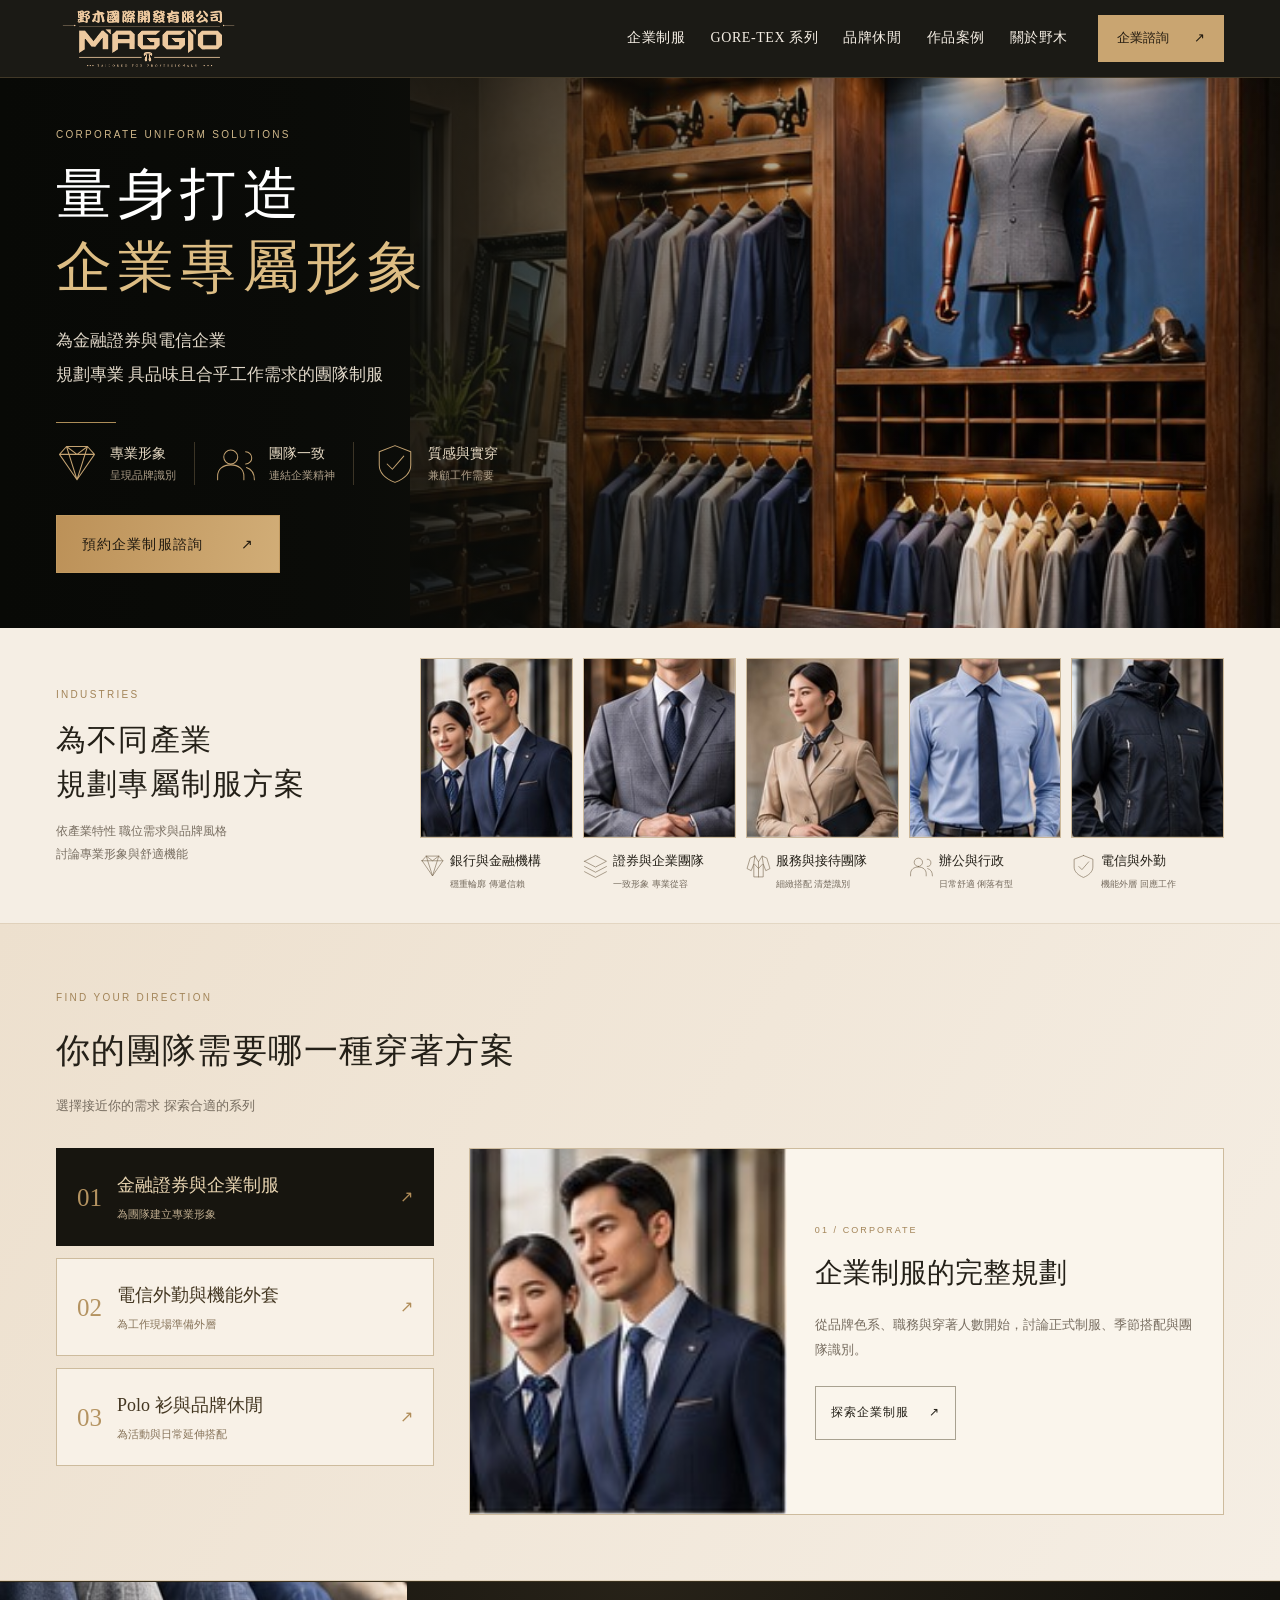
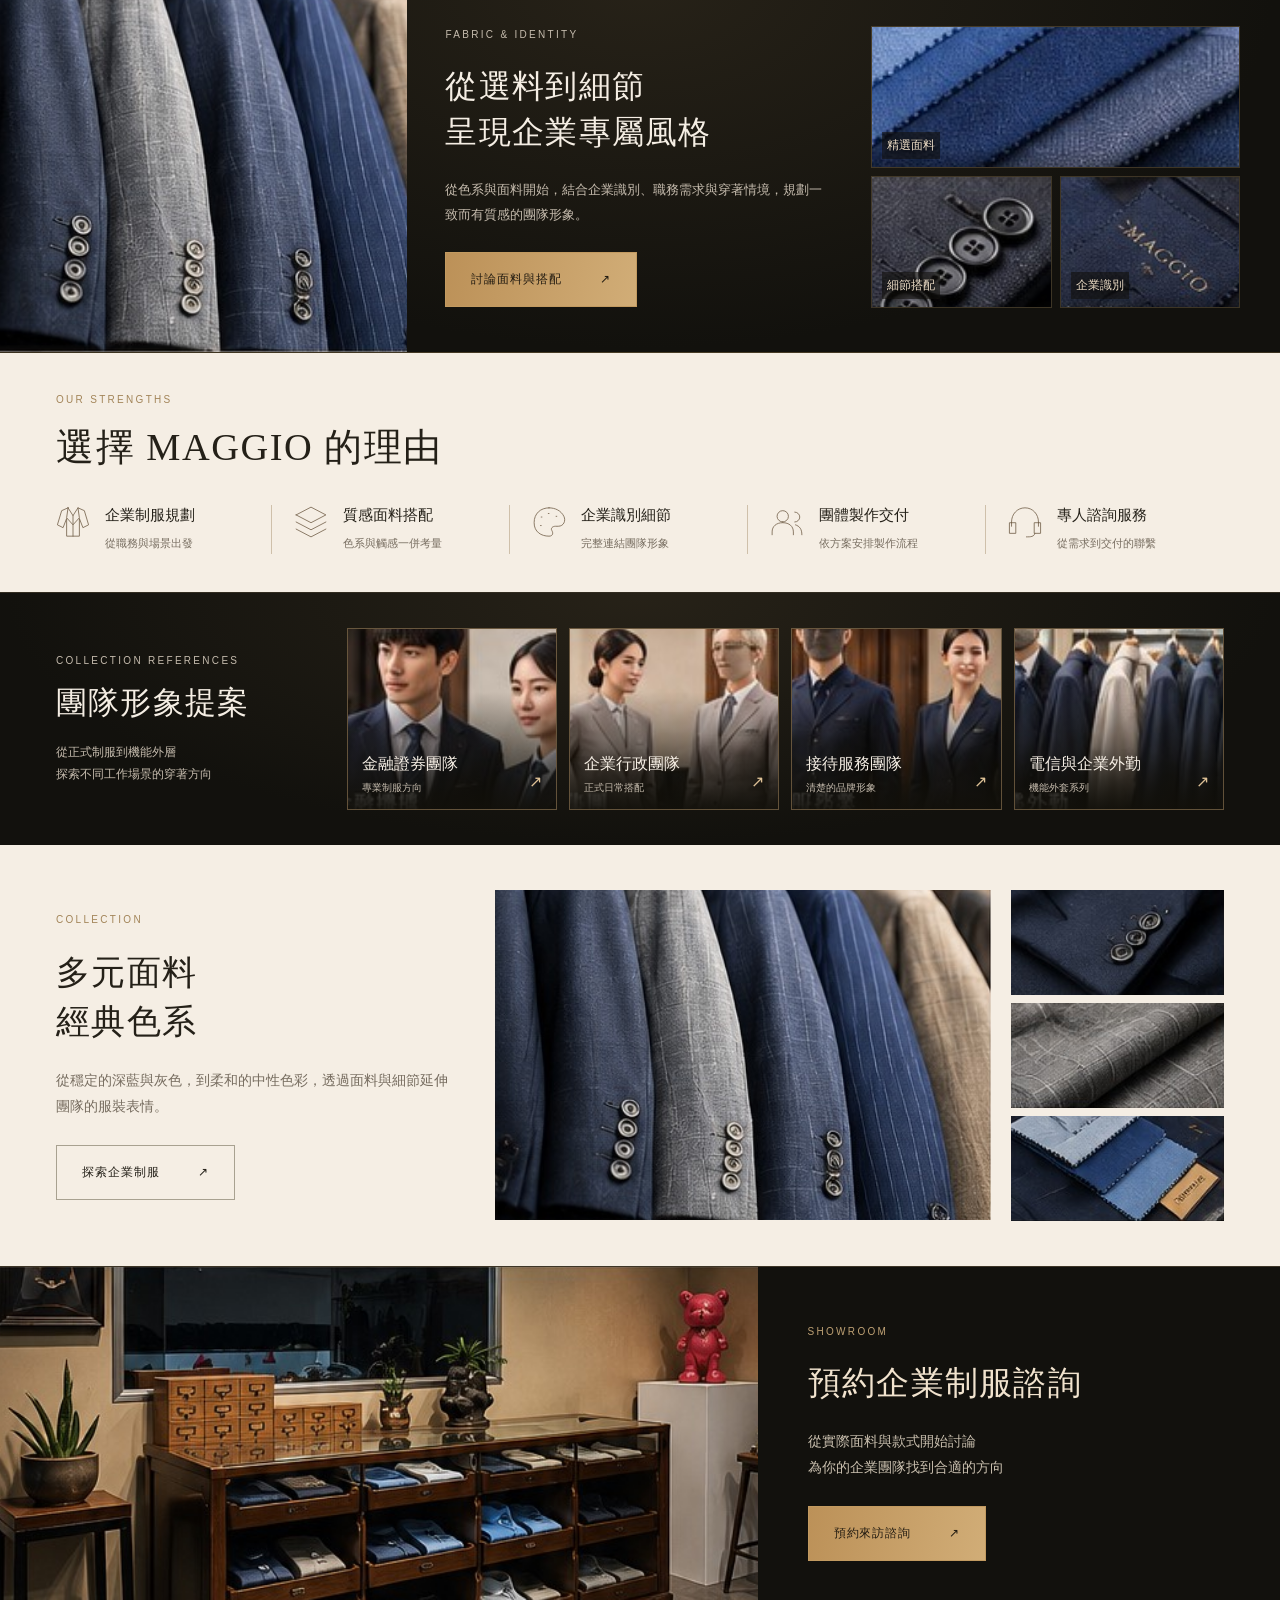
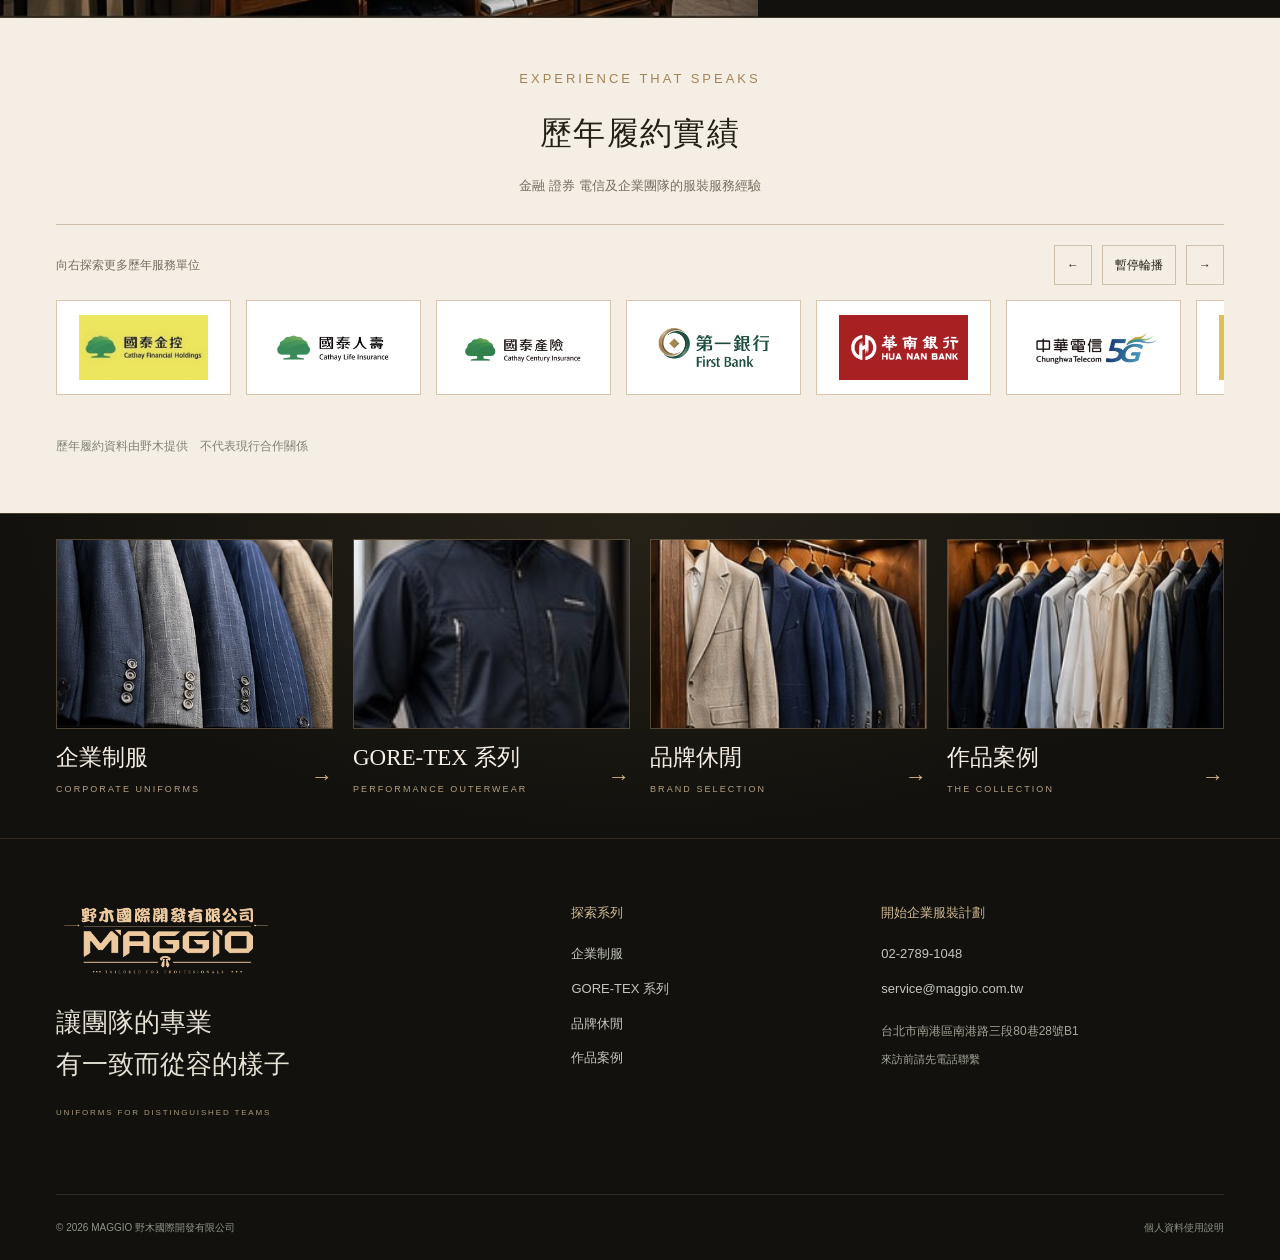
==== commit 4a77a7cc: "Publish corporate uniform redesign and remove retired site files" ====
--- a/index.html
+++ b/index.html
@@ -1,245 +1 @@
-<!doctype html>
-<html lang="zh-Hant">
-
-<head>
-    <meta charset="utf-8">
-    <meta name="viewport" content="width=device-width,initial-scale=1">
-    <title>MAGGIO 野木國際｜個人訂製・企業制服・機能外套</title>
-    <meta name="description" content="從個人量身訂製到企業團體制服，MAGGIO 野木國際以合身剪裁與細節工藝，陪伴每一個專業時刻。">
-    <meta name="robots" content="noindex,nofollow">
-    <meta name="theme-color" content="#0b1c34">
-    <link rel="canonical" href="https://www.maggio.com.tw/">
-    <meta property="og:title" content="MAGGIO 野木國際｜個人訂製・企業制服・機能外套">
-    <meta property="og:description" content="從個人量身訂製到企業團體制服，MAGGIO 野木國際以合身剪裁與細節工藝，陪伴每一個專業時刻。">
-    <meta property="og:type" content="website">
-    <link rel="icon" type="image/png" href="./assets/images/logo.png?v=d0197b161d">
-    <link rel="stylesheet" href="./assets/styles.css?v=20260930-4">
-    <link rel="stylesheet" href="./assets/design.css?v=20261011-2">
-    <link rel="preload" as="image" href="./assets/images/hero.webp">
-    <script src="./assets/site.js" defer></script>
-    <script src="./assets/experience.js?v=20261011-1" defer></script>
-</head>
-
-<body class="page-home"><a class="skip-link" href="#main">跳至主要內容</a>
-    <header class="site-header">
-        <div class="header-inner container">
-            <a class="brand" href="./index.html" aria-label="MAGGIO 野木國際 首頁"><img class="brand-logo"
-                    src="./assets/images/logo.png?v=d0197b161d" alt="MAGGIO 野木國際開發有限公司" width="729" height="245"></a>
-            <button class="menu-toggle" aria-expanded="false" aria-controls="main-nav"
-                aria-label="開啟導覽選單"><span></span><span></span></button>
-            <nav id="main-nav" class="main-nav" aria-label="主導覽"><a href="./about/index.html">關於野木</a>
-                <div class="nav-dropdown"><button class="services-toggle" aria-expanded="false"
-                        aria-controls="service-nav">訂製服務 <span aria-hidden="true">⌄</span></button>
-                    <div class="dropdown-panel" id="service-nav"><a href="./bespoke/index.html">個人量身訂製</a><a
-                            href="./corporate-uniforms/index.html">企業團體制服</a><a
-                            href="./functional-outerwear/index.html">機能外套</a></div>
-                </div>
-                <a href="./projects/index.html">作品案例</a><a href="./contact/index.html">聯絡我們</a>
-            </nav>
-            <a class="header-phone" href="tel:+886227891048"><span aria-hidden="true">☎</span> 02-2789-1048</a><a
-                class="header-cta" href="./contact/index.html">立即詢價 <span aria-hidden="true">↗</span></a>
-        </div>
-    </header>
-    <main id="main">
-        <section class="home-hero">
-            <div class="hero-photo"><img src="./assets/images/hero.webp" alt="穿著西裝、女士套裝與機能外套的模特，企業制服形象示意" class=""
-                    loading="eager" decoding="async" width="1200" height="900"></div>
-            <div class="container hero-layout">
-                <div class="hero-copy">
-                    <p class="eyebrow">MAGGIO / TAILORED WITH PURPOSE</p>
-                    <h1>制服<br>成就專業形象</h1>
-                    <p class="hero-subtitle">為個人量身為團隊著想</p>
-                    <p class="hero-description">把對細節的講究融入每一天的穿著<br>從一件訂製到一個品牌的共同形象</p>
-                    <div class="hero-actions"><a class="button " href="./contact/index.html">開始你的訂製<span
-                                aria-hidden="true">↗</span></a><a class="quiet-link" href="#services">探索服務 <span
-                                aria-hidden="true">↓</span></a></div>
-                </div>
-            </div><span class="image-note">企業制服形象示意</span>
-            <div class="hero-footnote">PERSONAL TAILORING & CORPORATE UNIFORMS</div>
-        </section>
-        <div class="trust-strip">
-            <div class="container"><span class="trust-label">細節裡的承諾</span><span>量身剪裁 <small>TAILORED
-                        FIT</small></span><span>團體規劃 <small>TEAM IDENTITY</small></span><span>製作工藝 <small>CRAFT &
-                        CARE</small></span><span>交付服務 <small>FROM START TO FINISH</small></span></div>
-        </div>
-        <section class="style-guide">
-            <div class="container guide-grid">
-                <div class="guide-intro">
-                    <p class="eyebrow">FIND YOUR DIRECTION</p>
-                    <h2>你的下一個場合<br>想穿出什麼樣子？</h2>
-                    <p>選一個接近你的需求<br>找到合適的訂製方向</p>
-                    <div class="guide-options" role="group" aria-label="選擇穿著需求"><button type="button"
-                            data-service="bespoke" aria-pressed="true">為自己找到合身風格 <span>01 ↗</span></button><button
-                            type="button" data-service="corporate" aria-pressed="false">為團隊建立共同形象 <span>02
-                                ↗</span></button><button type="button" data-service="outerwear"
-                            aria-pressed="false">為戶外準備機能外層 <span>03 ↗</span></button></div>
-                </div>
-                <div class="guide-preview"><img src="./assets/images/original-03.webp" alt="個人西服穿著展示"
-                        class="guide-image" loading="lazy" decoding="async" width="1200" height="900">
-                    <div class="guide-preview-copy" aria-live="polite">
-                        <p class="guide-tag">01 / PERSONAL</p>
-                        <h3 class="guide-title">屬於你自己的俐落</h3>
-                        <p class="guide-description">從正式會面到重要時刻先找到適合身形與場合的剪裁再討論面料與細節</p><a class="text-link guide-link"
-                            href="./bespoke/index.html">探索個人量身訂製 ↗</a>
-                    </div>
-                </div>
-            </div>
-        </section>
-        <section class="section container" id="services">
-            <div class="section-heading">
-                <p class="eyebrow">OUR SERVICES</p>
-                <h2>從一件訂製到團隊的自信</h2>
-                <p>不同的穿著需求同樣值得被細心對待</p>
-            </div>
-            <div class="service-grid"><a class="service-card" href="./bespoke/index.html">
-                    <div class="service-image"><img src="./assets/images/supplied-07.webp" alt="不同色系西服展示" class=""
-                            loading="lazy" decoding="async" width="1200" height="900"><span class="card-index">01
-                            /</span></div>
-                    <div class="service-body">
-                        <h3>個人量身訂製</h3>
-                        <p>適合自己的剪裁穿出自在的風格</p><span class="text-link">探索服務 <span aria-hidden="true">↗</span></span>
-                    </div>
-                </a><a class="service-card" href="./corporate-uniforms/index.html">
-                    <div class="service-image"><img src="./assets/images/hero.webp" alt="企業制服形象示意" class=""
-                            loading="lazy" decoding="async" width="1200" height="900"><span class="card-index">02
-                            /</span></div>
-                    <div class="service-body">
-                        <h3>企業團體制服</h3>
-                        <p>從一個人的合身到整個團隊的一致</p><span class="text-link">探索服務 <span aria-hidden="true">↗</span></span>
-                    </div>
-                </a><a class="service-card" href="./functional-outerwear/index.html">
-                    <div class="service-image"><img src="./assets/images/fabric.webp" alt="機能面料情境示意" class=""
-                            loading="lazy" decoding="async" width="1200" height="900"><span class="card-index">03
-                            /</span></div>
-                    <div class="service-body">
-                        <h3>機能外套</h3>
-                        <p>考量工作與天氣兼顧形象與實穿</p><span class="text-link">探索服務 <span aria-hidden="true">↗</span></span>
-                    </div>
-                </a></div>
-        </section>
-        <section class="craft-section">
-            <div class="container split">
-                <div class="craft-visual"><img src="./assets/images/supplied-08.webp" alt="野木西服展示空間與不同色系的成衣陳列" class=""
-                        loading="lazy" decoding="async" width="1200" height="900">
-                    <div class="visual-caption"><span>MADE WITH CARE</span>
-                        <p>好的服裝<br>在細節裡看得見</p>
-                    </div>
-                </div>
-                <div class="split-copy">
-                    <p class="eyebrow">THE MAGGIO WAY</p>
-                    <h2>從版型到交付<br>每個環節都用心</h2>
-                    <p>服裝的質感，不只在第一眼。肩線是否自然、活動是否舒適、整體是否俐落，都來自對製作細節的重視。</p>
-                    <p>野木以既有的打版、製作與整燙經驗，將穿著者的需求放進流程，讓個人風格與團隊形象都能被好好呈現。</p>
-                    <div class="inline-values"><span>剪裁比例</span><span>面料搭配</span><span>交付整備</span></div><a
-                        class="text-link" href="./about/index.html">認識野木的製作理念 <span aria-hidden="true">↗</span></a>
-                </div>
-            </div>
-        </section>
-        <section class="section container">
-            <div class="heading-row">
-                <div class="section-heading">
-                    <p class="eyebrow">SELECTED WORK</p>
-                    <h2>在不同場合穿出合適的樣子</h2>
-                </div><a class="text-link" href="./projects/index.html">查看作品 <span aria-hidden="true">↗</span></a>
-            </div>
-            <div class="project-grid">
-                <article class="project-card"><a class="project-photo" href="./contact/index.html?service=bespoke"
-                        aria-label="詢問淺灰西服"><img src="./assets/images/light gray.webp?v=2281c303127d" alt="淺灰西服"
-                            class="" loading="lazy" decoding="async" width="1200" height="900"><span
-                            class="project-hover">詢問此類款式 ↗</span></a>
-                    <div class="project-caption">
-                        <p class="eyebrow">PERSONAL / 個人訂製</p>
-                        <h3>淺灰西服</h3>
-                        <p>明亮色調呈現俐落而自然的比例</p>
-                    </div>
-                </article>
-                <article class="project-card"><a class="project-photo"
-                        href="./contact/index.html?service=corporate"><img src="./assets/images/winter-women-01.webp"
-                            alt="灰色外套與長褲套裝" class="" loading="lazy" decoding="async" width="1200" height="900"><span
-                            class="project-hover">放大探索 ＋</span></a>
-                    <div class="project-caption">
-                        <p class="eyebrow">CORPORATE / 團體制服</p>
-                        <h3>女士制服套裝</h3>
-                        <p>冬季套裝展現俐落而專業的團隊形象</p>
-                    </div>
-                </article>
-                <article class="project-card"><a class="project-photo" href="./contact/index.html?service=outerwear"
-                        aria-label="詢問連帽機能風衣"><img src="./assets/images/original-46.webp" alt="連帽機能風衣" class=""
-                            loading="lazy" decoding="async" width="1200" height="900"><span class="project-hover">詢問此類款式
-                            ↗</span></a>
-                    <div class="project-caption">
-                        <p class="eyebrow">OUTERWEAR / 機能外套</p>
-                        <h3>連帽機能風衣</h3>
-                        <p>依工作場景討論外層與穿著配置</p>
-                    </div>
-                </article>
-            </div>
-            <p class="source-note">歷年作品與款式參考，實際製作細節請洽詢確認。</p>
-        </section>
-        <section class="section pale">
-            <div class="container">
-                <div class="section-heading">
-                    <p class="eyebrow">A SIMPLE PROCESS</p>
-                    <h2>四個步驟走向合適的服裝</h2>
-                </div>
-                <ol class="steps">
-                    <li><span class="step-number">01</span>
-                        <h3>需求諮詢</h3>
-                        <p>從用途、品項與預計時程開始</p>
-                    </li>
-                    <li><span class="step-number">02</span>
-                        <h3>面料與款式</h3>
-                        <p>討論觸感、配色與版型方向</p>
-                    </li>
-                    <li><span class="step-number">03</span>
-                        <h3>量身與製作</h3>
-                        <p>依確認內容安排尺寸與製作</p>
-                    </li>
-                    <li><span class="step-number">04</span>
-                        <h3>交付與服務</h3>
-                        <p>完成整備說明後續照護方式</p>
-                    </li>
-                </ol>
-            </div>
-        </section>
-        <section class="cta-band">
-            <div class="container cta-inner">
-                <div>
-                    <p class="eyebrow">LET’S MAKE IT YOURS</p>
-                    <h2>下一件服裝從一次對話開始</h2>
-                    <p>告訴我們你的需求一起找到合適的款式與製作方向</p>
-                </div><a class="button " href="./contact/index.html">聊聊你的需求<span aria-hidden="true">↗</span></a>
-            </div>
-        </section>
-    </main>
-    <footer class="site-footer">
-        <div class="container footer-grid">
-            <div class="footer-brand"><a class="brand" href="./index.html"><img class="brand-logo"
-                        src="./assets/images/logo.png?v=d0197b161d" alt="MAGGIO 野木國際開發有限公司" width="729"
-                        height="245"></a>
-                <p>讓每一份專業<br>都有合適的樣子</p><span class="footer-en">TAILORED FOR PEOPLE MADE FOR TEAMS</span>
-            </div>
-            <div>
-                <h3>探索野木</h3><a href="./about/index.html">關於野木</a><a href="./projects/index.html">作品案例</a><a
-                    href="./contact/index.html">聯絡我們</a>
-            </div>
-            <div>
-                <h3>訂製服務</h3><a href="./bespoke/index.html">個人量身訂製</a><a
-                    href="./corporate-uniforms/index.html">企業團體制服</a><a
-                    href="./functional-outerwear/index.html">機能外套</a>
-            </div>
-            <div class="footer-contact">
-                <h3>與我們聯繫</h3><a href="tel:+886227891048">02-2789-1048</a><a
-                    href="mailto:service@maggio.com.tw">service@maggio.com.tw</a>
-                <p>台北市南港區南港路三段80巷28號B1</p>
-                <p class="muted">來訪前請先電話聯繫</p>
-            </div>
-        </div>
-        <div class="container footer-bottom"><span>© 2026 MAGGIO 野木國際開發有限公司</span><a
-                href="./contact/index.html#privacy">個人資料使用說明</a></div>
-    </footer>
-    <div class="mobile-contact"><a href="tel:+886227891048">電話諮詢</a><a href="./contact/index.html">立即詢價 <span
-                aria-hidden="true">↗</span></a></div>
-</body>
-
-</html>+<!doctype html><html lang="zh-Hant"><head><meta charset="utf-8"><meta name="viewport" content="width=device-width,initial-scale=1"><title>MAGGIO 野木國際｜金融證券與電信企業制服</title><meta name="description" content="野木國際以金融證券及電信企業制服為核心 延伸 GORE-TEX 機能外套與品牌休閒規劃"><meta name="robots" content="noindex,nofollow"><meta name="theme-color" content="#151714"><link rel="icon" href="./assets/images/logo.png"><link rel="stylesheet" href="./assets/styles.css?v=20261012-4"><script src="./assets/site.js?v=20261012-1" defer></script><script src="./assets/experience.js?v=20261012-3" defer></script></head><body class="page-home"><a class="skip-link" href="#main">跳至主要內容</a><header class="site-header"><div class="container header-inner"><a class="brand" href="./index.html" aria-label="MAGGIO 野木國際 首頁"><img src="./assets/images/logo.png?v=d0197b16" alt="MAGGIO 野木國際開發有限公司" class="" loading="eager" decoding="async"></a><button class="menu-toggle" aria-label="開啟導覽選單" aria-expanded="false" aria-controls="main-nav"><span></span><span></span></button><nav class="main-nav" id="main-nav" aria-label="主導覽"><a href="./pages/corporate.html">企業制服</a><a href="./pages/performance.html">GORE-TEX 系列</a><a href="./pages/casual.html">品牌休閒</a><a href="./pages/projects.html">作品案例</a><a href="./pages/about.html">關於野木</a></nav><a class="header-cta" href="./pages/contact.html">企業諮詢 <span aria-hidden="true">↗</span></a></div></header><main id="main"><section class="home-hero reference-hero"><svg class="reference-photo hero-reference" viewBox="480 57 543 435" preserveAspectRatio="xMidYMid slice" role="img" aria-label="參考圖中的暖木服裝展示空間"><image href="./assets/images/reference-2.jpg" width="1024" height="1536"/></svg><div class="hero-shade"></div><div class="container hero-content"><p class="eyebrow">CORPORATE UNIFORM SOLUTIONS</p><h1>量身打造<br><em>企業專屬形象</em></h1><p class="hero-copy">為金融證券與電信企業<br>規劃專業 具品味且合乎工作需求的團隊制服</p><div class="hero-points"><div><svg class="line-icon" viewBox="0 0 48 48" aria-hidden="true"><path d="M4 13 12 4h24l8 9-20 29L4 13ZM4 13h40M12 4l12 38L36 4M12 4l12 9L36 4"/></svg><p>專業形象<small>呈現品牌識別</small></p></div><div><svg class="line-icon" viewBox="0 0 48 48" aria-hidden="true"><path d="M18 24a8 8 0 1 0 0-16 8 8 0 0 0 0 16ZM3 42v-4c0-8 6-13 15-13s15 5 15 13v4M35 10a7 7 0 0 1 0 14M36 28c6 2 9 6 9 14"/></svg><p>團隊一致<small>連結企業精神</small></p></div><div><svg class="line-icon" viewBox="0 0 48 48" aria-hidden="true"><path d="M24 3 42 10v15c0 9-8 16-18 20C14 41 6 34 6 25V10L24 3ZM15 24l6 6 13-15"/></svg><p>質感與實穿<small>兼顧工作需要</small></p></div></div><div class="hero-actions"><a class="button " href="./pages/contact.html">預約企業制服諮詢<span aria-hidden="true">↗</span></a></div></div></section><section class="industry-band container"><div><p class="eyebrow">INDUSTRIES</p><h2>為不同產業<br>規劃專屬制服方案</h2><p>依產業特性 職位需求與品牌風格<br>討論專業形象與舒適機能</p></div><div class="industry-grid"><a href="./pages/corporate.html" class="industry-card"><svg class="reference-photo " viewBox="297 518 135 155" preserveAspectRatio="xMidYMid slice" role="img" aria-label="銀行與金融機構"><image href="./assets/images/reference-2.jpg" width="1024" height="1536"/></svg><div><svg class="line-icon" viewBox="0 0 48 48" aria-hidden="true"><path d="M4 13 12 4h24l8 9-20 29L4 13ZM4 13h40M12 4l12 38L36 4M12 4l12 9L36 4"/></svg><h3>銀行與金融機構</h3><p>穩重輪廓 傳遞信賴</p></div></a><a href="./pages/corporate.html" class="industry-card"><svg class="reference-photo " viewBox="440 518 131 155" preserveAspectRatio="xMidYMid slice" role="img" aria-label="證券與企業團隊"><image href="./assets/images/reference-2.jpg" width="1024" height="1536"/></svg><div><svg class="line-icon" viewBox="0 0 48 48" aria-hidden="true"><path d="M3 14 24 3l21 11-21 11L3 14Zm0 10 21 11 21-11M3 34l21 11 21-11"/></svg><h3>證券與企業團隊</h3><p>一致形象 專業從容</p></div></a><a href="./pages/corporate.html" class="industry-card"><svg class="reference-photo " viewBox="578 518 132 155" preserveAspectRatio="xMidYMid slice" role="img" aria-label="服務與接待團隊"><image href="./assets/images/reference-2.jpg" width="1024" height="1536"/></svg><div><svg class="line-icon" viewBox="0 0 48 48" aria-hidden="true"><path d="M17 4 8 8 2 28l8 4 5-13v25h18V19l5 13 8-4L40 8l-9-4-7 11-7-11ZM17 4l-2 14 9 10 9-10-2-14M24 15v29"/></svg><h3>服務與接待團隊</h3><p>細緻搭配 清楚識別</p></div></a><a href="./pages/casual.html" class="industry-card"><svg class="reference-photo " viewBox="720 518 132 155" preserveAspectRatio="xMidYMid slice" role="img" aria-label="辦公與行政"><image href="./assets/images/reference-2.jpg" width="1024" height="1536"/></svg><div><svg class="line-icon" viewBox="0 0 48 48" aria-hidden="true"><path d="M18 24a8 8 0 1 0 0-16 8 8 0 0 0 0 16ZM3 42v-4c0-8 6-13 15-13s15 5 15 13v4M35 10a7 7 0 0 1 0 14M36 28c6 2 9 6 9 14"/></svg><h3>辦公與行政</h3><p>日常舒適 俐落有型</p></div></a><a href="./pages/performance.html" class="industry-card"><svg class="reference-photo " viewBox="863 518 132 155" preserveAspectRatio="xMidYMid slice" role="img" aria-label="電信與外勤"><image href="./assets/images/reference-2.jpg" width="1024" height="1536"/></svg><div><svg class="line-icon" viewBox="0 0 48 48" aria-hidden="true"><path d="M24 3 42 10v15c0 9-8 16-18 20C14 41 6 34 6 25V10L24 3ZM15 24l6 6 13-15"/></svg><h3>電信與外勤</h3><p>機能外層 回應工作</p></div></a></div></section><section class="section needs-guide warm" id="needs-guide"><div class="container"><div class="guide-heading"><div class="section-heading"><p class="eyebrow">FIND YOUR DIRECTION</p><h2>你的團隊<br>需要哪一種穿著方案</h2><p>選擇接近你的需求 探索合適的系列</p></div></div><div class="guide-layout"><div class="guide-options" role="group" aria-label="選擇企業服裝需求"><button class="guide-option" type="button" data-guide="corporate" aria-pressed="true" aria-controls="guide-corporate"><span>01</span><div>金融證券與企業制服<small>為團隊建立專業形象</small></div><b aria-hidden="true">↗</b></button><button class="guide-option" type="button" data-guide="performance" aria-pressed="false" aria-controls="guide-performance"><span>02</span><div>電信外勤與機能外套<small>為工作現場準備外層</small></div><b aria-hidden="true">↗</b></button><button class="guide-option" type="button" data-guide="casual" aria-pressed="false" aria-controls="guide-casual"><span>03</span><div>Polo 衫與品牌休閒<small>為活動與日常延伸搭配</small></div><b aria-hidden="true">↗</b></button></div><div class="guide-preview" aria-live="polite" aria-atomic="true"><div class="guide-panel" id="guide-corporate" ><svg class="reference-photo " viewBox="297 518 135 155" preserveAspectRatio="xMidYMid slice" role="img" aria-label="金融證券與企業制服"><image href="./assets/images/reference-2.jpg" width="1024" height="1536"/></svg><div><p class="eyebrow">01 / CORPORATE</p><h3>企業制服的完整規劃</h3><p>從品牌色系、職務與穿著人數開始，討論正式制服、季節搭配與團隊識別。</p><a class="button quiet" href="./pages/corporate.html">探索企業制服<span aria-hidden="true">↗</span></a></div></div><div class="guide-panel" id="guide-performance" hidden><svg class="reference-photo " viewBox="863 518 132 155" preserveAspectRatio="xMidYMid slice" role="img" aria-label="電信外勤與機能外套"><image href="./assets/images/reference-2.jpg" width="1024" height="1536"/></svg><div><p class="eyebrow">02 / PERFORMANCE</p><h3>讓機能配合工作需求</h3><p>從工作環境與季節開始，討論 GORE-TEX 系列、外層配置及團隊的穿著方式。</p><a class="button quiet" href="./pages/performance.html">探索 GORE-TEX 系列<span aria-hidden="true">↗</span></a></div></div><div class="guide-panel" id="guide-casual" hidden><svg class="reference-photo " viewBox="280 1280 224 165" preserveAspectRatio="xMidYMid slice" role="img" aria-label="Polo 衫與品牌休閒"><image href="./assets/images/reference-1.jpg" width="1024" height="1536"/></svg><div><p class="eyebrow">03 / CASUAL</p><h3>輕鬆也保有共同形象</h3><p>從活動、日常協作與企業色系出發，討論喬登、飛狼、皮爾卡登與金安德森的選品方向。</p><a class="button quiet" href="./pages/casual.html">探索品牌休閒<span aria-hidden="true">↗</span></a></div></div></div></div></div></section><section class="materials-band dark"><div class="materials-main"><svg class="reference-photo " viewBox="400 704 403 277" preserveAspectRatio="xMidYMid slice" role="img" aria-label="參考圖中的深藍與灰色服裝面料"><image href="./assets/images/reference-1.jpg" width="1024" height="1536"/></svg></div><div class="materials-copy"><p class="eyebrow">FABRIC & IDENTITY</p><h2>從選料到細節<br>呈現企業專屬風格</h2><p>從色系與面料開始，結合企業識別、職務需求與穿著情境，規劃一致而有質感的團隊形象。</p><a class="button " href="./pages/contact.html?service=corporate">討論面料與搭配<span aria-hidden="true">↗</span></a></div><div class="materials-details"><div><svg class="reference-photo " viewBox="690 760 307 75" preserveAspectRatio="xMidYMid slice" role="img" aria-label="參考圖中的面料樣本"><image href="./assets/images/reference-2.jpg" width="1024" height="1536"/></svg><span>精選面料</span></div><div><svg class="reference-photo " viewBox="690 881 151 83" preserveAspectRatio="xMidYMid slice" role="img" aria-label="參考圖中的袖口鈕扣"><image href="./assets/images/reference-2.jpg" width="1024" height="1536"/></svg><span>細節搭配</span></div><div><svg class="reference-photo " viewBox="851 881 146 85" preserveAspectRatio="xMidYMid slice" role="img" aria-label="參考圖中的企業識別細節"><image href="./assets/images/reference-2.jpg" width="1024" height="1536"/></svg><span>企業識別</span></div></div></section><section class="strengths-band container"><div class="section-heading"><p class="eyebrow">OUR STRENGTHS</p><h2>選擇 MAGGIO 的理由</h2></div><div class="strength-grid"><article><svg class="line-icon" viewBox="0 0 48 48" aria-hidden="true"><path d="M17 4 8 8 2 28l8 4 5-13v25h18V19l5 13 8-4L40 8l-9-4-7 11-7-11ZM17 4l-2 14 9 10 9-10-2-14M24 15v29"/></svg><div><h3>企業制服規劃</h3><p>從職務與場景出發</p></div></article><article><svg class="line-icon" viewBox="0 0 48 48" aria-hidden="true"><path d="M3 14 24 3l21 11-21 11L3 14Zm0 10 21 11 21-11M3 34l21 11 21-11"/></svg><div><h3>質感面料搭配</h3><p>色系與觸感一併考量</p></div></article><article><svg class="line-icon" viewBox="0 0 48 48" aria-hidden="true"><path d="M24 4C12 4 3 12 3 25s10 19 21 19c6 0 6-5 4-8-2-3 1-6 5-6h4c8 0 11-8 8-14C41 8 33 4 24 4ZM13 17h1M23 12h1M34 16h1M12 29h1"/></svg><div><h3>企業識別細節</h3><p>完整連結團隊形象</p></div></article><article><svg class="line-icon" viewBox="0 0 48 48" aria-hidden="true"><path d="M18 24a8 8 0 1 0 0-16 8 8 0 0 0 0 16ZM3 42v-4c0-8 6-13 15-13s15 5 15 13v4M35 10a7 7 0 0 1 0 14M36 28c6 2 9 6 9 14"/></svg><div><h3>團體製作交付</h3><p>依方案安排製作流程</p></div></article><article><svg class="line-icon" viewBox="0 0 48 48" aria-hidden="true"><path d="M5 30V24C5 13 13 4 24 4s19 9 19 20v6M5 25H2v15h9V25H5Zm38 0h3v15h-9V25h6ZM38 40c-1 5-6 5-12 5"/></svg><div><h3>專人諮詢服務</h3><p>從需求到交付的聯繫</p></div></article></div></section><section class="home-cases dark"><div class="container"><div><p class="eyebrow">COLLECTION REFERENCES</p><h2>團隊形象提案</h2><p>從正式制服到機能外層<br>探索不同工作場景的穿著方向</p></div><div class="home-case-grid"><a class="home-case" href="./pages/corporate.html"><svg class="reference-photo " viewBox="238 1239 195 99" preserveAspectRatio="xMidYMid slice" role="img" aria-label="金融證券團隊"><image href="./assets/images/reference-2.jpg" width="1024" height="1536"/></svg><div><h3>金融證券團隊</h3><p>專業制服方向</p><span aria-hidden="true">↗</span></div></a><a class="home-case" href="./pages/corporate.html"><svg class="reference-photo " viewBox="444 1239 166 99" preserveAspectRatio="xMidYMid slice" role="img" aria-label="企業行政團隊"><image href="./assets/images/reference-2.jpg" width="1024" height="1536"/></svg><div><h3>企業行政團隊</h3><p>正式日常搭配</p><span aria-hidden="true">↗</span></div></a><a class="home-case" href="./pages/corporate.html"><svg class="reference-photo " viewBox="629 1239 168 99" preserveAspectRatio="xMidYMid slice" role="img" aria-label="接待服務團隊"><image href="./assets/images/reference-2.jpg" width="1024" height="1536"/></svg><div><h3>接待服務團隊</h3><p>清楚的品牌形象</p><span aria-hidden="true">↗</span></div></a><a class="home-case" href="./pages/performance.html"><svg class="reference-photo " viewBox="809 1239 172 99" preserveAspectRatio="xMidYMid slice" role="img" aria-label="電信與企業外勤"><image href="./assets/images/reference-2.jpg" width="1024" height="1536"/></svg><div><h3>電信與企業外勤</h3><p>機能外套系列</p><span aria-hidden="true">↗</span></div></a></div></div></section><section class="collection-mosaic container"><div><p class="eyebrow">COLLECTION</p><h2>多元面料<br>經典色系</h2><p>從穩定的深藍與灰色，到柔和的中性色彩，透過面料與細節延伸團隊的服裝表情。</p><a class="button quiet" href="./pages/corporate.html">探索企業制服<span aria-hidden="true">↗</span></a></div><div class="mosaic-large"><svg class="reference-photo " viewBox="400 704 403 277" preserveAspectRatio="xMidYMid slice" role="img" aria-label="參考圖中的深藍與灰色西服面料"><image href="./assets/images/reference-1.jpg" width="1024" height="1536"/></svg></div><div class="mosaic-stack"><svg class="reference-photo " viewBox="817 704 171 92" preserveAspectRatio="xMidYMid slice" role="img" aria-label="袖口細節"><image href="./assets/images/reference-1.jpg" width="1024" height="1536"/></svg><svg class="reference-photo " viewBox="817 805 171 83" preserveAspectRatio="xMidYMid slice" role="img" aria-label="格紋面料"><image href="./assets/images/reference-1.jpg" width="1024" height="1536"/></svg><svg class="reference-photo " viewBox="817 895 171 85" preserveAspectRatio="xMidYMid slice" role="img" aria-label="色系面料樣本"><image href="./assets/images/reference-1.jpg" width="1024" height="1536"/></svg></div></section><section class="showroom-band"><div><svg class="reference-photo " viewBox="0 996 680 264" preserveAspectRatio="xMidYMid slice" role="img" aria-label="參考圖中的展示及洽談空間"><image href="./assets/images/reference-1.jpg" width="1024" height="1536"/></svg></div><div class="showroom-copy"><p class="eyebrow">SHOWROOM</p><h2>預約企業制服諮詢</h2><p>從實際面料與款式開始討論<br>為你的企業團隊找到合適的方向</p><a class="button " href="./pages/contact.html">預約來訪諮詢<span aria-hidden="true">↗</span></a></div></section><section class="client-section section container"><div class="section-heading"><p class="eyebrow">EXPERIENCE THAT SPEAKS</p><h2>歷年履約實績</h2><p>金融 證券 電信及企業團隊的服裝服務經驗</p></div><div class="client-toolbar"><span>向右探索更多歷年服務單位</span><div><button data-client-prev aria-label="上一組履約實績">←</button><button data-client-pause aria-pressed="false">暫停輪播</button><button data-client-next aria-label="下一組履約實績">→</button></div></div><ul class="client-track" aria-label="歷年履約單位標誌 可左右滑動"><li><img src="./assets/client-logos/client-01.webp?v=4dc220d6" alt="國泰金控" class="" loading="lazy" decoding="async"></li><li><img src="./assets/client-logos/client-02.webp?v=b210c4f6" alt="國泰人壽" class="" loading="lazy" decoding="async"></li><li><img src="./assets/client-logos/client-03.webp?v=b654eed2" alt="國泰產險" class="" loading="lazy" decoding="async"></li><li><img src="./assets/client-logos/client-04.webp?v=b641764c" alt="第一銀行" class="" loading="lazy" decoding="async"></li><li><img src="./assets/client-logos/client-05.webp?v=5c2bcfdb" alt="華南銀行" class="" loading="lazy" decoding="async"></li><li><img src="./assets/client-logos/client-06.webp?v=be9cbd75" alt="中華電信" class="" loading="lazy" decoding="async"></li><li><img src="./assets/client-logos/client-07.webp?v=8a030a4a" alt="彰化銀行" class="" loading="lazy" decoding="async"></li><li><img src="./assets/client-logos/client-08.webp?v=fcb34a99" alt="高雄銀行" class="" loading="lazy" decoding="async"></li><li><img src="./assets/client-logos/client-09.webp?v=f62a8277" alt="台北富邦銀行" class="" loading="lazy" decoding="async"></li><li><img src="./assets/client-logos/client-10.webp?v=2e89883d" alt="富邦證券" class="" loading="lazy" decoding="async"></li><li><img src="./assets/client-logos/client-11.webp?v=af2362e2" alt="富邦建設" class="" loading="lazy" decoding="async"></li><li><img src="./assets/client-logos/client-12.webp?v=6270f0ee" alt="國票金控" class="" loading="lazy" decoding="async"></li><li><img src="./assets/client-logos/client-13.webp?v=a3206847" alt="台灣世曦" class="" loading="lazy" decoding="async"></li><li><img src="./assets/client-logos/client-14.webp?v=7c790695" alt="兆豐國際商業銀行" class="" loading="lazy" decoding="async"></li><li><img src="./assets/client-logos/client-15.webp?v=ae140ace" alt="華南產物保險" class="" loading="lazy" decoding="async"></li><li><img src="./assets/client-logos/client-16.webp?v=5c85f7c4" alt="華南永昌證券" class="" loading="lazy" decoding="async"></li><li><img src="./assets/client-logos/client-17.webp?v=4c42ccef" alt="櫃買中心" class="" loading="lazy" decoding="async"></li><li><img src="./assets/client-logos/client-18.webp?v=f4a0a4f3" alt="中小企業信用保證基金" class="" loading="lazy" decoding="async"></li><li><img src="./assets/client-logos/client-19.webp?v=dc3bf39d" alt="統一綜合證券" class="" loading="lazy" decoding="async"></li><li><img src="./assets/client-logos/client-20.webp?v=90e96d07" alt="臺灣證券交易所" class="" loading="lazy" decoding="async"></li></ul><p class="note">歷年履約資料由野木提供　不代表現行合作關係</p></section><section class="series-links dark"><div class="container"><a href="./pages/corporate.html"><svg class="reference-photo " viewBox="400 704 403 277" preserveAspectRatio="xMidYMid slice" role="img" aria-label="企業制服面料"><image href="./assets/images/reference-1.jpg" width="1024" height="1536"/></svg><h3>企業制服</h3><p class="eyebrow">CORPORATE UNIFORMS</p><span>→</span></a><a href="./pages/performance.html"><svg class="reference-photo " viewBox="863 518 132 155" preserveAspectRatio="xMidYMid slice" role="img" aria-label="電信與外勤機能外套"><image href="./assets/images/reference-2.jpg" width="1024" height="1536"/></svg><h3>GORE-TEX 系列</h3><p class="eyebrow">PERFORMANCE OUTERWEAR</p><span>→</span></a><a href="./pages/casual.html"><svg class="reference-photo " viewBox="280 1280 224 165" preserveAspectRatio="xMidYMid slice" role="img" aria-label="參考圖中的休閒服裝"><image href="./assets/images/reference-1.jpg" width="1024" height="1536"/></svg><h3>品牌休閒</h3><p class="eyebrow">BRAND SELECTION</p><span>→</span></a><a href="./pages/projects.html"><svg class="reference-photo " viewBox="520 1280 225 165" preserveAspectRatio="xMidYMid slice" role="img" aria-label="參考圖中的襯衫陳列"><image href="./assets/images/reference-1.jpg" width="1024" height="1536"/></svg><h3>作品案例</h3><p class="eyebrow">THE COLLECTION</p><span>→</span></a></div></section></main><footer class="site-footer"><div class="container footer-top"><div><a class="brand" href="./index.html"><img src="./assets/images/logo.png?v=d0197b16" alt="MAGGIO 野木國際開發有限公司" class="" loading="lazy" decoding="async"></a><p>讓團隊的專業<br>有一致而從容的樣子</p><p class="eyebrow">UNIFORMS FOR DISTINGUISHED TEAMS</p></div><div class="footer-links"><h3>探索系列</h3><a href="./pages/corporate.html">企業制服</a><a href="./pages/performance.html">GORE-TEX 系列</a><a href="./pages/casual.html">品牌休閒</a><a href="./pages/projects.html">作品案例</a></div><div class="footer-contact"><h3>開始企業服裝計劃</h3><a href="tel:+886227891048">02-2789-1048</a><a href="mailto:service@maggio.com.tw">service@maggio.com.tw</a><p>台北市南港區南港路三段80巷28號B1</p><small>來訪前請先電話聯繫</small></div></div><div class="container footer-bottom"><span>© 2026 MAGGIO 野木國際開發有限公司</span><a href="./pages/contact.html#privacy">個人資料使用說明</a></div></footer><nav class="mobile-contact" aria-label="快速聯絡"><a href="tel:+886227891048"><span aria-hidden="true">☎</span> 電話諮詢</a><a href="./pages/contact.html">企業制服諮詢 <span aria-hidden="true">↗</span></a></nav></body></html>
--- a/assets/styles.css
+++ b/assets/styles.css
@@ -1,33 +1,20 @@
 @charset "UTF-8";
-:root{--navy:#0b1c34;--ink:#19283b;--muted:#667282;--line:#dce3ea;--pale:#eff5fa;--red:#e34c43;--white:#fff;--serif:"Noto Serif TC","Songti TC","PMingLiU",serif;--sans:"Noto Sans TC","Microsoft JhengHei","PingFang TC",sans-serif;--container:1280px}
-*{box-sizing:border-box}html{scroll-behavior:smooth;scroll-padding-top:105px}body{margin:0;background:white;color:var(--ink);font-family:var(--sans);font-size:16px;line-height:1.85;-webkit-font-smoothing:antialiased}a{color:inherit;text-decoration:none}button,input,textarea,select{font:inherit}button,a,input,textarea,select{-webkit-tap-highlight-color:transparent}button{cursor:pointer}img{display:block;max-width:100%;height:auto}figure{margin:0}h1,h2,h3,p{margin:0}p+p{margin-top:18px}h1,h2,h3{color:var(--navy)}h1,h2{font-family:var(--serif);font-weight:700;line-height:1.45;letter-spacing:.035em}h1{font-size:clamp(36px,4vw,60px)}h2{font-size:clamp(28px,2.7vw,39px)}h3{font-size:21px;line-height:1.6;font-weight:600}p{color:#5d6878}::selection{background:#d9e7f4;color:var(--navy)}:focus-visible{outline:3px solid #3874ab;outline-offset:5px}section[id]{scroll-margin-top:100px}[hidden]{display:none!important}.container{width:min(var(--container),calc(100% - 96px));margin-inline:auto}.section{padding-block:90px}.pale{background:var(--pale)}.navy{background:var(--navy);color:white}.navy h2,.navy dt,.navy .eyebrow{color:white}.navy p,.navy dd{color:#c4cfde}.eyebrow{font-size:12px;line-height:1.7;font-weight:600;letter-spacing:.18em;color:#577187;margin-bottom:18px}.section-heading{max-width:760px;margin-bottom:38px}.section-heading p:not(.eyebrow){margin-top:18px}.section-heading h2{line-height:1.45}.heading-row{display:flex;align-items:flex-end;justify-content:space-between;gap:32px;margin-bottom:38px}.heading-row .section-heading{margin:0}.heading-row>.text-link{flex-shrink:0;margin-bottom:7px}.lead{font-size:21px;line-height:1.85;color:var(--navy);margin-bottom:20px}.split{display:grid;grid-template-columns:1fr 1fr;gap:88px;align-items:center}.intro-split{gap:100px}.spaced{margin-top:58px}.button{display:inline-flex;align-items:center;justify-content:space-between;gap:36px;min-height:53px;padding:13px 28px;border:1px solid var(--red);background:var(--red);color:white;font-size:15px;letter-spacing:.08em;line-height:1.6;font-weight:600;border-radius:2px;transition:background .2s,transform .2s}.button:hover{background:#cb3d35;border-color:#cb3d35;transform:translateY(-2px)}.button span[aria-hidden]{font-size:23px;font-weight:400}.button.secondary{background:transparent;border-color:#adbac8;color:var(--navy)}.button.secondary:hover{background:#e5edf4}.text-link{display:inline-flex;gap:30px;align-items:center;font-size:14px;font-weight:600;letter-spacing:.035em;padding-bottom:6px;border-bottom:1px solid #aab7c5;color:var(--navy)}.text-link:hover{color:var(--red);border-color:var(--red)}.quiet-link{font-size:14px;letter-spacing:.05em}.quiet-link span{margin-left:18px}.source-note{font-size:13px;color:#78818d;line-height:1.8;margin-top:24px}.muted{color:#9caab9}.skip-link{position:fixed;top:-100px;left:16px;z-index:100;background:var(--navy);color:white;padding:12px}.skip-link:focus{top:10px}
-/* Shared navigation */
-.site-header{height:89px;background:rgba(255,255,255,.97);border-bottom:1px solid #e4e9ee;position:sticky;top:0;z-index:30}.header-inner{height:100%;margin:auto;display:flex;align-items:center;gap:30px}.brand{display:inline-flex;align-items:center;gap:14px;white-space:nowrap;color:var(--navy)}.brand>span{font-family:Georgia,"Times New Roman",serif;font-size:34px;line-height:1;letter-spacing:-1.2px}.brand>small{font-size:15px;letter-spacing:.18em;font-weight:500}.main-nav{display:flex;align-items:center;gap:31px;margin-left:auto;font-size:14px;letter-spacing:.04em}.main-nav>a,.services-toggle{padding-block:28px;color:#313b48}.main-nav>a:hover,.main-nav a[aria-current=page],.services-toggle:hover{color:var(--red)}.services-toggle{background:none;border:0;letter-spacing:.04em;font-size:14px}.services-toggle>span{margin-left:7px}.nav-dropdown{position:relative}.dropdown-panel{display:none;position:absolute;top:69px;left:-24px;min-width:220px;background:white;box-shadow:0 12px 35px #0b1c3418;padding:14px;border:1px solid var(--line)}.dropdown-panel a{display:block;padding:9px 14px}.dropdown-panel a:hover{background:var(--pale)}.nav-dropdown.open .dropdown-panel{display:block}.header-phone{font-size:13px;white-space:nowrap;margin-left:5px}.header-phone span{font-size:18px;margin-right:3px}.header-cta{background:var(--navy);color:white;padding:11px 22px;white-space:nowrap;font-size:14px;letter-spacing:.08em}.header-cta:hover{background:var(--red)}.header-cta span{margin-left:15px}.menu-toggle{display:none}.breadcrumb{display:flex;gap:15px;align-items:center;font-size:12px;color:#788491;padding-block:24px;letter-spacing:.02em}.breadcrumb a:hover{color:var(--red)}
-/* Home */
-.home-hero{position:relative;height:650px;isolation:isolate;overflow:hidden;background:#eaf3fc}.hero-photo{position:absolute;inset:0 0 0 25%;z-index:-2}.hero-photo img{width:100%;height:100%;object-fit:cover;object-position:right center}.home-hero:after{content:"";position:absolute;inset:0;z-index:-1;background:linear-gradient(90deg,#fbfdff 0%,#fbfdff 27%,#fbfdffed 35%,#fbfdff70 47%,transparent 58%)}.hero-layout{height:100%;display:flex;align-items:center}.hero-copy{padding-bottom:15px}.hero-copy .eyebrow{font-size:11px;margin-bottom:26px}.hero-copy h1{font-size:clamp(40px,4.15vw,65px);line-height:1.37;letter-spacing:.055em}.red-dot{color:var(--red)}.hero-subtitle{margin-top:23px;font-size:21px;letter-spacing:.12em;color:var(--navy)}.hero-description{font-size:14px;line-height:2;margin-top:17px}.hero-actions{display:flex;gap:30px;align-items:center;margin-top:32px}.hero-footnote{position:absolute;left:48px;bottom:23px;font-size:10px;letter-spacing:.16em;color:#73889d}.image-note{position:absolute;right:22px;bottom:15px;font-size:11px;color:#2c455b;background:#ffffffba;padding:2px 9px}.trust-strip{border-bottom:1px solid var(--line);background:#fff}.trust-strip>.container{display:flex;align-items:center;justify-content:space-between;gap:22px;min-height:98px}.trust-strip span{font-size:16px;color:#3b4f65;letter-spacing:.09em}.trust-strip .trust-label{font-size:13px;color:#768391;padding-right:32px;border-right:1px solid var(--line)}.trust-strip small{display:block;font-size:9px;letter-spacing:.1em;color:#7a8a9b;margin-top:4px}.service-grid{display:grid;grid-template-columns:repeat(3,1fr);gap:27px}.service-card{border-bottom:1px solid var(--line);padding-bottom:22px}.service-image{position:relative;height:280px;overflow:hidden;background:#e5ecf3}.service-image img{width:100%;height:100%;object-fit:cover;transition:transform .5s}.service-card:first-child .service-image img{object-position:center 35%}.service-card:nth-child(2) .service-image img{object-position:right; width:165%;max-width:none;transform:translateX(-34%)}.service-card:hover .service-image img{transform:scale(1.025)}.service-card:nth-child(2):hover .service-image img{transform:translateX(-34%) scale(1.025)}.card-index{position:absolute;left:17px;bottom:13px;color:white;font-family:Georgia,serif;font-size:18px;text-shadow:0 1px 5px #0008}.service-body{padding-top:22px}.service-body h3{font-family:var(--serif);font-size:24px}.service-body p{font-size:14px;margin-top:8px;margin-bottom:22px}.service-body .text-link{border:0;padding:0}.craft-section{background:#f1f4f6;padding-block:76px}.craft-visual{position:relative;height:510px;overflow:hidden}.craft-visual>img{width:100%;height:100%;object-fit:cover;object-position:center 27%}.visual-caption{position:absolute;bottom:0;left:0;padding:32px;background:linear-gradient(0deg,#0b1c34d9,transparent);width:100%}.visual-caption span{font-size:10px;letter-spacing:.2em;color:#c7d6e4}.visual-caption p{font-family:var(--serif);color:white;font-size:27px;margin-top:12px}.split-copy>p{margin-top:24px}.inline-values{display:flex;gap:22px;padding-block:22px;margin-block:26px;border-top:1px solid #cfd8e1;border-bottom:1px solid #cfd8e1;font-size:14px}.project-grid{display:grid;grid-template-columns:repeat(3,1fr);gap:28px}.project-photo{display:block;position:relative;background:#edf0f3;overflow:hidden;aspect-ratio:4/4.8}.project-photo img{width:100%;height:100%;object-fit:cover;object-position:top;transition:transform .5s}.project-card:hover .project-photo img{transform:scale(1.03)}.project-hover{position:absolute;inset:auto 0 0;padding:16px 20px;background:#0b1c34d9;color:white;font-size:13px;transform:translateY(100%);transition:transform .25s}.project-photo:hover .project-hover,.project-photo:focus-visible .project-hover{transform:translateY(0)}.project-caption{padding-top:23px}.project-caption .eyebrow{font-size:10px;margin-bottom:7px}.project-caption h3{font-family:var(--serif);font-size:23px}.project-caption>p:last-child{font-size:14px;margin-top:8px}.page-home .project-card:nth-child(2) .project-photo img{object-fit:contain;padding:20px}.page-home .project-card:nth-child(3) .project-photo img{object-fit:contain;padding:15px}.steps{list-style:none;display:grid;grid-template-columns:repeat(4,1fr);gap:30px;margin:0;padding:0;counter-reset:steps}.steps li{border-top:1px solid #c7d3df;padding-top:22px}.step-number{font-family:Georgia,serif;font-size:36px;font-weight:400;color:#7890a8;display:block;line-height:1;margin-bottom:23px}.steps h3{font-size:19px;margin-bottom:10px}.steps p{font-size:14px}.cta-band{background:#e5eef6;border-top:1px solid #dbe5ed}.cta-inner{padding-block:58px;display:flex;align-items:center;justify-content:space-between;gap:40px}.cta-inner h2{font-size:30px}.cta-inner .eyebrow{font-size:10px;margin-bottom:12px}.cta-inner p:not(.eyebrow){font-size:14px;margin-top:13px}.cta-inner>.button{flex-shrink:0}
-/* About */
-.editorial-hero{padding-bottom:0}.editorial-heading{text-align:center;padding:28px 0 52px}.editorial-heading h1{font-size:48px}.editorial-heading>p:last-child{margin-top:22px;font-size:16px}.about-strip{display:grid;grid-template-columns:1.2fr 1fr;min-height:390px}.about-strip>div:first-child{overflow:hidden}.about-strip img{height:390px;width:100%;object-fit:cover;object-position:center 38%}.about-statement{position:relative;isolation:isolate;overflow:hidden;background:#e6eef5;display:flex;align-items:center;justify-content:center;flex-direction:column}.about-statement p{font-family:var(--serif);font-size:40px;color:var(--navy);line-height:1.6;letter-spacing:.08em}.about-statement small{font-size:10px;letter-spacing:.22em;margin-top:25px;color:#71859a}.large-monogram{position:absolute;z-index:-1;font-family:Georgia,serif;line-height:1;font-size:410px;color:#dce6ef;right:-10px;bottom:-60px}.story{align-items:start}.feature-grid{display:grid;grid-template-columns:repeat(3,1fr);gap:45px}.feature{border-top:1px solid #cbd6e0;padding-top:25px}.feature .index{font-family:Georgia,serif;font-size:15px;color:#8b9aab;display:block;margin-bottom:17px}.feature h3{font-family:var(--serif);font-size:23px;margin-bottom:14px}.feature p{font-size:15px}.workshop-grid{display:grid;grid-template-columns:repeat(3,1fr);gap:28px}.workshop-grid figure{background:#f3f6f8;display:flex;align-items:center;flex-direction:column;padding:30px}.workshop-grid img{width:244px;height:169px;object-fit:contain}.workshop-grid figcaption{padding-top:22px;font-size:15px;align-self:flex-start}.workshop-grid figcaption span{font-family:Georgia,serif;font-size:13px;margin-right:12px;color:#8092a5}.location-band{padding:75px 0;background:#f5f7f9;border-block:1px solid var(--line)}.location-band .button{margin-top:25px}
-/* Service pages */
-.service-hero{background:#eff3f6;padding-bottom:54px}.service-hero-grid{display:grid;grid-template-columns:.92fr 1.08fr;gap:45px;align-items:center}.service-hero-grid h1{font-size:53px}.service-hero-grid p:not(.eyebrow){margin-top:22px;font-size:18px}.service-hero-grid .button{margin-top:32px}.hero-small{display:block;color:#788593;font-size:12px;letter-spacing:.12em;margin-top:22px}.portrait-pair{display:grid;grid-template-columns:1fr 1fr;gap:18px;height:490px;align-items:start}.portrait-pair>div{height:440px;overflow:hidden}.portrait-pair>div:last-child{margin-top:50px}.portrait-pair img{height:100%;width:100%;object-fit:cover;object-position:center 10%}.fabric-section{background:#f2f4f7;padding:76px 0}.fabric-photo{height:490px;overflow:hidden}.fabric-photo img{width:100%;height:100%;object-fit:cover;object-position:center 28%}.fabric-section h2+p{margin-top:22px}.detail-list{padding:0;margin:28px 0 0}.detail-list>div{padding:20px 0;border-top:1px solid #cdd7e1}.detail-list dt{font-size:17px;font-weight:600;color:var(--navy);margin-bottom:7px}.detail-list dd{margin:0;font-size:15px;color:#667384;line-height:1.85}.faq-layout{display:grid;grid-template-columns:.85fr 1.15fr;gap:85px;align-items:start}.faq-layout>div:first-child>p:last-child{margin-top:22px;font-size:15px}.faq-list details{border-top:1px solid #cdd7e1;padding:0}.faq-list details:last-child{border-bottom:1px solid #cdd7e1}.faq-list summary{cursor:pointer;list-style:none;display:flex;justify-content:space-between;align-items:center;gap:25px;padding:23px 0;color:var(--navy);font-size:17px}.faq-list summary::-webkit-details-marker{display:none}.faq-list summary span{font-size:22px;color:#8296aa;transition:transform .2s}.faq-list details[open] summary span{transform:rotate(45deg)}.faq-list details p{font-size:15px;padding:0 38px 25px 0}.corporate-hero{background:#f4f7fa;position:relative;overflow:hidden;padding-bottom:0}.corporate-heading{position:relative;z-index:2;max-width:650px;padding:35px 0 60px}.corporate-heading h1{font-size:49px}.corporate-heading>p:not(.eyebrow){margin-top:25px}.corporate-heading>.button{margin-top:30px}.corporate-image{height:420px;position:relative;overflow:hidden}.corporate-image img{height:100%;width:100%;object-fit:cover;object-position:center top}.brief-note{display:grid;grid-template-columns:1fr 2fr;gap:35px;border-top:1px solid #c8d6e3;margin-top:48px;padding-top:27px}.brief-note h3{font-size:18px}.brief-note p{font-size:14px}.uniform-editorial{display:grid;grid-template-columns:.85fr .85fr 1.25fr;gap:25px;align-items:center}.uniform-main{height:430px;background:#edf1f4;padding:25px}.uniform-main img{width:100%;height:100%;object-fit:contain}.uniform-copy{padding-left:30px}.uniform-copy h3{font-family:var(--serif);font-size:29px}.uniform-copy p:not(.eyebrow){margin-block:22px}.navy .detail-list{margin:0}.navy .detail-list>div{border-color:#42536b}.navy h2+p{margin-top:25px}.outerwear-hero{position:relative;background:#0a1928;isolation:isolate;color:white;overflow:hidden;min-height:575px}.outerwear-image{position:absolute;inset:0 0 0 30%;z-index:-2}.outerwear-image img{width:100%;height:100%;object-fit:cover}.outerwear-hero:after{content:"";position:absolute;inset:0;background:linear-gradient(90deg,#0a1928 15%,#0a1928eb 35%,#0a192880 60%,transparent 90%);z-index:-1}.outerwear-hero .breadcrumb{color:#b8c6d4}.outerwear-hero h1{color:white;font-size:54px}.outerwear-copy{padding:40px 0 65px}.outerwear-copy .eyebrow{color:#9ebbd2}.outerwear-copy>p:not(.eyebrow){color:#cbd8e3;margin-top:25px;font-size:18px}.outerwear-copy .button{margin-top:30px}.outerwear-copy small{display:block;font-size:11px;margin-top:23px;color:#b7c8d6}.outerwear-grid{display:grid;grid-template-columns:repeat(3,1fr);gap:28px}.outerwear-grid .project-photo{aspect-ratio:1.35;background:#e5ebef;padding:24px}.outerwear-grid .project-photo img{object-fit:contain}.page-outerwear .detail-list{margin:0}.page-outerwear #materials h2+p{margin-top:25px}
-/* Collection */
-.page-intro{padding-bottom:60px}.page-intro>.eyebrow{margin-top:32px}.page-intro h1{font-size:51px}.intro-bottom{display:flex;justify-content:space-between;align-items:flex-end;gap:30px;margin-top:25px}.collection-label{font-size:10px;letter-spacing:.16em;color:#71849a}.collection-nav{position:sticky;top:88px;z-index:20;background:#fff;border-block:1px solid var(--line)}.collection-nav>.container{display:flex;gap:50px}.collection-nav a{padding:20px 0;font-size:15px}.collection-nav a:hover{color:var(--red)}.collection-nav a span{font-size:10px;font-family:Georgia,serif;margin-left:13px;color:#8698aa}.collection-heading{display:flex;align-items:center;gap:30px;margin-bottom:36px}.collection-heading>.section-heading{margin:0;flex:1}.collection-heading .eyebrow{margin-bottom:8px}.collection-number{font-family:Georgia,serif;font-size:64px;color:#c9d5e1;line-height:1}.collection-heading .text-link{align-self:flex-end}.page-projects section[id]{scroll-margin-top:155px}.uniforms .project-photo{padding:20px;background:#e4ebf1}.uniforms .project-photo img{object-fit:contain}
-/* Contact */
-.contact-intro>p:last-child{margin-top:24px}.contact-grid{display:grid;grid-template-columns:.82fr 1.18fr;gap:80px;align-items:start;padding-bottom:50px}.contact-details{padding-top:25px}.contact-details h2{font-size:29px;margin-bottom:36px}.contact-item{margin-bottom:28px}.contact-item>span{display:block;font-size:12px;color:#8291a2;margin-bottom:7px}.contact-item>a:not(.text-link){color:var(--navy);font-size:17px}.contact-item .contact-phone{font-family:Georgia,serif;font-size:30px!important;line-height:1.6}.contact-item p{color:var(--navy)}.contact-item .text-link{margin-top:13px;font-size:12px}.visit-note{font-size:14px;color:#788596;border-top:1px solid var(--line);padding-top:20px}.prepare-list{margin-top:36px;border-left:2px solid #b8cadb;padding-left:22px}.prepare-list h3{font-size:16px;margin-bottom:8px}.prepare-list p{font-size:14px}.form-panel{background:#f2f6f9;padding:40px}.form-panel h2{font-size:29px}.form-intro{font-size:13px;margin:12px 0 28px}.form-field{margin-bottom:22px;min-width:0}.form-field label{display:block;font-size:14px;font-weight:500;margin-bottom:9px;color:var(--navy)}.form-field label span{font-size:12px;color:#8794a2;font-weight:400;margin-left:5px}.form-field input,.form-field select,.form-field textarea{width:100%;border:1px solid #ccd6df;border-radius:0;background:#fff;color:var(--ink);padding:12px 13px;min-height:49px;font-size:15px}.form-field textarea{resize:vertical;line-height:1.8}.form-field input::placeholder,.form-field textarea::placeholder{font-size:13px;color:#8d97a2}.form-row{display:grid;grid-template-columns:1fr 1fr;gap:18px}.consent{display:flex;align-items:flex-start;gap:10px;font-size:12px;line-height:1.9;color:#647486;margin-bottom:26px}.consent input{margin-top:6px;min-width:17px;min-height:17px;accent-color:var(--navy)}.consent a{text-decoration:underline;text-underline-offset:3px;color:var(--navy)}.submit-button{width:100%;justify-content:center;gap:22px}.submit-button:disabled{opacity:.6;cursor:wait;transform:none}.honey{position:absolute;left:-10000px;width:1px;height:1px;overflow:hidden}.form-status{font-size:13px;margin-top:15px}.form-status.error{color:#a1231d}.email-draft{border-top:1px solid #bbcbd9;padding-top:28px;margin-top:25px}.email-draft h3{font-size:21px}.email-draft p{font-size:13px;margin-top:10px}.email-draft textarea{margin-block:18px;width:100%;border:1px solid #c4d0db;padding:15px;font-size:13px;resize:vertical;background:white;color:#30465a}.draft-actions{display:flex;flex-wrap:wrap;gap:12px}.draft-actions .button{font-size:13px;padding:12px 17px;gap:12px}.map{width:100%;height:390px;border:1px solid var(--line);background:#e8eef3}.privacy-section{padding:0 0 75px;max-width:900px}.privacy-section h2{font-family:var(--sans);font-size:20px;margin-bottom:18px}.privacy-section p{font-size:13px;line-height:2}
-/* Footer */
-.site-footer{background:#0a182d;color:#c7d1dd;padding-top:63px}.footer-grid{display:grid;grid-template-columns:1.3fr .7fr .8fr 1.3fr;gap:40px;padding-bottom:55px}.site-footer .brand{color:white;flex-wrap:wrap;gap:12px}.site-footer .brand>span{font-size:32px}.site-footer .brand>small{font-size:13px}.footer-brand>p{margin-top:25px;color:#c6d1de;font-family:var(--serif);font-size:23px;line-height:1.75;letter-spacing:.08em}.footer-en{display:block;margin-top:23px;font-size:9px;letter-spacing:.09em;color:#7790aa}.footer-grid h3{color:#e7edf4;font-size:13px;margin-bottom:22px;letter-spacing:.08em}.footer-grid>div:not(:first-child)>a{display:block;font-size:13px;color:#aebdcc;margin-top:11px}.footer-grid a:hover{color:white}.footer-contact>p{color:#aebdcc;font-size:12px;margin-top:14px;line-height:1.8}.footer-contact>p.muted{font-size:11px;color:#8294a8}.footer-bottom{padding-block:21px;border-top:1px solid #28374c;display:flex;justify-content:space-between;gap:20px;font-size:11px;color:#8598ad}.mobile-contact{display:none}
-/* Tablet and mobile */
-@media(min-width:1600px){.home-hero{height:720px}.hero-photo{left:28%}.hero-footnote{left:calc((100% - 1280px)/2)}}
-@media(max-width:1200px){.header-inner{gap:22px;}.brand>span{font-size:30px}.brand>small{font-size:13px}.main-nav{gap:21px}.header-phone{display:none}.container{width:calc(100% - 72px)}.home-hero{height:600px}.hero-copy h1{font-size:50px}.hero-photo{left:20%}.hero-photo img{object-position:70% center}.home-hero:after{background:linear-gradient(90deg,#fbfdff 0%,#fbfdff 23%,#fbfdffed 35%,#fbfdff44 53%,transparent 65%)}.hero-copy{max-width:52%}.hero-description{font-size:13px}.hero-actions{gap:22px}.hero-actions .button{padding-inline:22px;gap:24px}.split{gap:50px}.service-image{height:240px}.feature-grid{gap:30px}.contact-grid{gap:50px}.form-panel{padding:30px}.footer-grid{gap:28px}.uniform-main{height:360px}.uniform-copy{padding-left:10px}.uniform-copy h3{font-size:25px}.hero-subtitle{font-size:18px;letter-spacing:.08em}}
-@media(max-width:900px){.site-header{height:76px}.header-inner{gap:20px}.brand{gap:10px}.brand>span{font-size:28px}.brand>small{font-size:12px}.header-cta{margin-left:auto;font-size:12px;padding:9px 15px}.header-cta span{margin-left:8px}.menu-toggle{display:flex;flex-direction:column;gap:6px;background:none;border:0;width:30px;padding:6px 2px;order:5}.menu-toggle span{height:1px;width:25px;background:var(--navy);transition:transform .2s}.menu-toggle[aria-expanded=true] span:first-child{transform:translateY(3.5px) rotate(45deg)}.menu-toggle[aria-expanded=true] span:last-child{transform:translateY(-3.5px) rotate(-45deg)}.main-nav{display:none;position:absolute;top:75px;left:0;right:0;padding:15px 30px 26px;background:#fff;box-shadow:0 15px 20px #0b1c3410;max-height:calc(100dvh - 76px);overflow:auto}.main-nav.open{display:block}.main-nav>a{display:block;padding:12px 0;border-bottom:1px solid #e7ecf1}.services-toggle{padding:13px 0;width:100%;display:flex;justify-content:space-between}.dropdown-panel{position:static;box-shadow:none;padding:0 0 10px 16px;border:none}.dropdown-panel a{font-size:14px}.container{width:calc(100% - 48px)}.section{padding-block:65px}.home-hero{height:580px}.hero-photo{left:10%}.hero-copy h1{font-size:41px}.hero-copy{max-width:51%}.hero-copy .eyebrow{font-size:9px}.hero-subtitle{font-size:16px}.hero-description{font-size:12px}.hero-actions{flex-direction:column;align-items:flex-start;gap:15px}.hero-actions .button{font-size:13px}.hero-footnote{left:24px;font-size:8px}.trust-strip>.container{flex-wrap:wrap;justify-content:space-around;padding:20px 0;gap:15px}.trust-strip .trust-label{display:none}.trust-strip span{font-size:13px}.trust-strip small{font-size:8px}.service-grid{gap:18px}.service-image{height:200px}.service-body h3{font-size:20px}.service-body p{font-size:13px}.split{gap:35px}.split-copy h2{font-size:30px}.split-copy p{font-size:14px}.craft-visual{height:440px}.project-grid{gap:20px}.project-caption h3{font-size:21px}.project-caption>p:last-child{font-size:13px}.steps{gap:22px}.steps h3{font-size:17px}.steps p{font-size:13px}.cta-inner h2{font-size:27px}.cta-inner .button{gap:20px;font-size:13px;padding-inline:20px}.footer-grid{grid-template-columns:1.2fr 1fr 1fr}.footer-contact{grid-column:1/-1;display:flex;align-items:center;flex-wrap:wrap;gap:10px 25px}.footer-contact h3{margin:0}.footer-contact>p,.footer-contact>a{margin:0!important}.editorial-heading h1{font-size:42px}.about-strip{min-height:320px}.about-strip img{height:320px}.about-statement p{font-size:32px}.feature-grid{gap:22px}.feature h3{font-size:20px}.feature p{font-size:14px}.workshop-grid{gap:18px}.workshop-grid figure{padding:17px}.workshop-grid img{height:auto}.workshop-grid figcaption{font-size:13px}.service-hero-grid{gap:30px}.service-hero-grid h1{font-size:40px}.portrait-pair{height:390px;gap:12px}.portrait-pair>div{height:345px}.portrait-pair>div:last-child{margin-top:45px}.service-hero-grid p:not(.eyebrow){font-size:15px}.service-hero-grid .button{font-size:13px;padding-inline:20px}.fabric-photo{height:470px}.faq-layout{gap:45px;grid-template-columns:.8fr 1.2fr}.faq-list summary{font-size:16px}.corporate-heading h1{font-size:43px}.corporate-image{height:330px}.uniform-editorial{grid-template-columns:1fr 1fr}.uniform-copy{grid-column:1/-1;padding:15px 0 0}.uniform-main{height:370px}.outerwear-hero h1{font-size:44px}.outerwear-grid{gap:20px}.outerwear-grid .project-photo{padding:12px}.page-intro h1{font-size:45px}.collection-nav{top:75px}.collection-heading{gap:20px}.collection-heading h2{font-size:27px}.collection-heading .text-link{font-size:12px}.collection-number{font-size:52px}.contact-grid{grid-template-columns:.8fr 1.2fr;gap:28px}.contact-item .contact-phone{font-size:25px!important}.contact-item>a:not(.text-link){font-size:14px}.form-panel{padding:25px}.form-row{grid-template-columns:1fr;gap:0}.form-panel h2{font-size:26px}.collection-label{display:none}}
-@media(max-width:600px){html{scroll-padding-top:85px}.container{width:calc(100% - 40px)}.header-inner{gap:14px}.site-header{height:68px}.brand>span{font-size:26px}.brand>small{font-size:11px;letter-spacing:.08em}.header-cta{display:none}.menu-toggle{margin-left:auto}.main-nav{top:67px}.breadcrumb{font-size:11px;padding-block:20px}.eyebrow{font-size:10px;margin-bottom:15px}.section{padding-block:52px}h1{font-size:36px}h2{font-size:29px}h3{font-size:20px}body{font-size:16px}.home-hero{height:auto;min-height:780px;padding-top:42px;padding-bottom:365px;background:#f3f8fd}.hero-layout{height:auto}.hero-copy{max-width:100%;padding-bottom:0}.hero-copy .eyebrow{font-size:9px;margin-bottom:19px}.hero-copy h1{font-size:43px;line-height:1.35;letter-spacing:.025em}.hero-subtitle{font-size:17px;margin-top:18px;letter-spacing:.08em}.hero-description{font-size:13px;margin-top:13px}.hero-actions{flex-direction:row;align-items:center;gap:24px;margin-top:25px}.hero-actions .button{font-size:13px;min-height:49px;padding:12px 20px;gap:25px}.quiet-link{font-size:12px}.quiet-link span{margin-left:10px}.hero-photo{inset:auto 0 0 0;height:360px;z-index:-2}.hero-photo img{object-fit:cover;object-position:right center;width:155%;max-width:none;transform:translateX(-35.5%)}.home-hero:after{background:linear-gradient(180deg,#f3f8fd 0%,#f3f8fd 50%,#f3f8fd00 66%)}.hero-footnote{left:20px;bottom:13px;max-width:210px;font-size:7px}.home-hero .image-note{font-size:8px;right:12px;bottom:11px}.trust-strip>.container{display:grid;grid-template-columns:1fr 1fr;gap:18px;padding:24px 0}.trust-strip span{font-size:13px;letter-spacing:.07em}.trust-strip small{font-size:8px}.section-heading{margin-bottom:28px}.section-heading h2{font-size:28px}.section-heading p:not(.eyebrow){font-size:14px;margin-top:14px}.service-grid{grid-template-columns:1fr;gap:32px}.service-card{display:grid;grid-template-columns:42% 1fr;gap:20px;padding-bottom:26px}.service-image{height:180px}.service-body{padding-top:7px}.service-body h3{font-size:21px}.service-body p{font-size:13px;margin-bottom:18px}.service-body .text-link{font-size:12px;gap:18px}.card-index{font-size:14px;left:10px;bottom:8px}.service-card:nth-child(2) .service-image img{width:255%;transform:translateX(-58%)}.service-card:nth-child(2):hover .service-image img{transform:translateX(-58%)}.split{grid-template-columns:1fr;gap:34px}.craft-section{padding-block:50px}.craft-visual{height:410px}.craft-visual>img{object-position:center 20%}.split-copy h2{font-size:31px}.split-copy>p{font-size:15px;margin-top:20px}.inline-values{font-size:13px;gap:20px;margin-block:22px;padding-block:17px}.heading-row{display:block;margin-bottom:28px}.heading-row>.text-link{margin-top:22px;font-size:13px}.project-grid{grid-template-columns:1fr;gap:35px}.project-photo{aspect-ratio:4/4.7;max-height:520px}.project-caption{padding-top:19px}.project-caption .eyebrow{font-size:10px}.project-caption h3{font-size:24px}.project-caption>p:last-child{font-size:14px}.project-hover{transform:translateY(0);padding:11px 17px;font-size:12px;background:#0b1c34c9}.page-home .project-grid{grid-template-columns:1fr 1fr;gap:25px 17px}.page-home .project-grid .project-card:last-child{grid-column:1/-1}.page-home .project-card:last-child .project-photo{aspect-ratio:1.5}.page-home .project-caption h3{font-size:20px}.page-home .project-caption>p:last-child{font-size:12px}.page-home .project-caption .eyebrow{font-size:8px;letter-spacing:.07em}.steps{grid-template-columns:1fr 1fr;gap:30px 25px}.step-number{font-size:30px;margin-bottom:18px}.steps h3{font-size:17px}.steps p{font-size:13px}.steps li{padding-top:18px}.cta-inner{padding-block:42px;display:block}.cta-inner h2{font-size:27px}.cta-inner p:not(.eyebrow){font-size:13px}.cta-inner .button{margin-top:27px;font-size:14px}.site-footer{padding-top:45px;padding-bottom:58px}.footer-grid{grid-template-columns:1fr 1fr;gap:35px 25px;padding-bottom:35px}.footer-brand{grid-column:1/-1}.footer-brand>p{font-size:24px;margin-top:20px}.footer-en{font-size:8px;margin-top:17px}.footer-contact{display:block}.footer-contact h3{margin-bottom:17px}.footer-contact>a{margin-top:10px!important}.footer-contact>p{margin-top:12px!important}.footer-bottom{font-size:10px;flex-direction:column;gap:8px;padding-block:20px}.mobile-contact{position:fixed;bottom:0;left:0;right:0;z-index:35;display:grid;grid-template-columns:1fr 1.3fr;background:white;box-shadow:0 -2px 10px #0b1c3414;padding-bottom:env(safe-area-inset-bottom)}.mobile-contact>a{min-height:52px;display:flex;align-items:center;justify-content:center;font-size:14px;letter-spacing:.08em}.mobile-contact>a:last-child{background:var(--navy);color:white;gap:25px}.editorial-heading{padding:18px 0 35px;text-align:left}.editorial-heading h1{font-size:35px}.editorial-heading>p:last-child{font-size:14px;margin-top:18px}.about-strip{grid-template-columns:1fr;min-height:0}.about-strip img{height:285px}.about-statement{min-height:240px}.about-statement p{font-size:32px;text-align:center}.about-statement small{margin-top:16px;font-size:9px}.large-monogram{font-size:330px;right:20px;bottom:-75px}.lead{font-size:19px}.feature-grid{grid-template-columns:1fr;gap:30px}.feature{padding-top:18px}.feature .index{margin-bottom:10px}.feature h3{font-size:22px;margin-bottom:10px}.feature p{font-size:15px}.workshop-grid{grid-template-columns:1fr;gap:18px}.workshop-grid figure{flex-direction:row;gap:16px;padding:18px;align-items:center}.workshop-grid img{width:46%;height:auto}.workshop-grid figcaption{align-self:center;padding:0;font-size:13px}.workshop-grid figcaption span{display:block;margin-bottom:6px}.location-band{padding-block:48px}.service-hero{padding-bottom:30px}.service-hero-grid{grid-template-columns:1fr;gap:32px}.service-hero-grid h1{font-size:40px}.service-hero-grid .eyebrow{margin-bottom:16px}.service-hero-grid p:not(.eyebrow){font-size:16px;margin-top:18px}.service-hero-grid .button{margin-top:24px;font-size:14px}.hero-small{font-size:11px;margin-top:17px}.portrait-pair{height:340px;gap:15px}.portrait-pair>div{height:310px}.portrait-pair>div:last-child{margin-top:30px}.spaced{margin-top:40px}.fabric-section{padding-block:50px}.fabric-photo{height:410px}.detail-list{margin-top:22px}.detail-list dt{font-size:17px}.detail-list dd{font-size:14px}.faq-layout{grid-template-columns:1fr;gap:30px}.faq-list summary{font-size:16px;padding-block:19px}.faq-list details p{padding-right:12px;font-size:14px}.corporate-heading{padding:20px 0 35px}.corporate-heading h1{font-size:35px;letter-spacing:.02em}.corporate-heading>p:not(.eyebrow){font-size:15px;margin-top:20px}.corporate-heading>.button{margin-top:25px}.corporate-image{height:315px}.corporate-image img{width:155%;max-width:none;transform:translateX(-35.5%);object-position:right center}.brief-note{grid-template-columns:1fr;gap:10px;margin-top:35px;padding-top:22px}.uniform-editorial{gap:16px}.uniform-main{height:285px;padding:12px}.uniform-copy{padding-top:18px}.uniform-copy h3{font-size:26px}.outerwear-hero{min-height:580px}.outerwear-image{inset:0}.outerwear-hero:after{background:linear-gradient(90deg,#0a1928f5 0%,#0a1928bf 55%,#0a19285e 100%)}.outerwear-copy{padding:30px 0 48px}.outerwear-hero h1{font-size:37px}.outerwear-copy>p:not(.eyebrow){font-size:16px}.outerwear-copy small{max-width:250px;font-size:10px}.outerwear-grid{grid-template-columns:1fr;gap:32px}.outerwear-grid .project-photo{aspect-ratio:1.5;padding:22px}.page-intro{padding-bottom:35px}.page-intro>.eyebrow{margin-top:20px}.page-intro h1{font-size:37px}.intro-bottom{margin-top:20px}.intro-bottom p{font-size:14px}.collection-nav{top:67px}.collection-nav>.container{gap:0;justify-content:space-between}.collection-nav a{font-size:13px;padding:16px 0}.collection-nav a span{font-size:9px;margin-left:8px}.collection-heading{gap:14px;flex-wrap:wrap}.collection-heading>.section-heading{flex-basis:calc(100% - 64px)}.collection-heading .text-link{margin-left:58px;font-size:12px}.collection-heading h2{font-size:25px}.collection-heading .eyebrow{font-size:9px;letter-spacing:.11em}.collection-number{font-size:43px}.page-projects section[id]{scroll-margin-top:130px}.uniforms .project-photo{max-height:490px}.contact-intro>p:last-child{font-size:14px;margin-top:22px}.contact-grid{grid-template-columns:1fr;gap:35px;padding-bottom:0}.contact-details{padding-top:10px}.contact-details h2{font-size:26px;margin-bottom:27px}.contact-item .contact-phone{font-size:30px!important}.contact-item>a:not(.text-link){font-size:16px}.contact-item{margin-bottom:23px}.prepare-list{margin-top:25px}.form-panel{padding:28px 21px;margin-inline:-4px}.form-panel h2{font-size:26px}.form-intro{font-size:12px}.form-field input,.form-field select,.form-field textarea{font-size:16px}.form-field label{font-size:14px}.consent{font-size:12px}.map{height:320px}.privacy-section{padding-bottom:45px}.privacy-section h2{font-size:19px}.privacy-section p{font-size:12px}.source-note{font-size:12px}.visual-caption{padding:25px}.visual-caption p{font-size:27px}}
+:root{--ink:#22241f;--muted:#73766c;--dark:#151714;--gold:#b89359;--cream:#f7f5ef;--warm:#eeebe2;--line:#d6d0c4;--serif:Georgia,"Noto Serif TC","PMingLiU",serif;--sans:"Microsoft JhengHei","PingFang TC",sans-serif}*{box-sizing:border-box}html{scroll-behavior:smooth;scroll-padding-top:100px}body{margin:0;background:var(--cream);color:var(--ink);font-family:var(--sans);font-size:16px;line-height:1.9}a{color:inherit;text-decoration:none}button,input,textarea,select{font:inherit}button,a,input,select,textarea{-webkit-tap-highlight-color:transparent}button{cursor:pointer}button:focus-visible,a:focus-visible{outline:2px solid var(--gold);outline-offset:5px}img{display:block;max-width:100%;height:auto}figure,p,h1,h2,h3{margin:0}h1,h2,h3{font-family:var(--serif);font-weight:400;line-height:1.45}h1{font-size:clamp(42px,4.7vw,70px);letter-spacing:.055em}h2{font-size:clamp(30px,3.1vw,46px);letter-spacing:.04em}h3{font-size:25px}p{color:var(--muted)}[hidden]{display:none!important}.container{width:min(1280px,calc(100% - 112px));margin-inline:auto}.section{padding-block:100px}.warm{background:var(--warm)}.dark{background:var(--dark);color:var(--cream)}.dark p{color:#bcbdb5}.eyebrow{font-family:var(--sans);font-size:10px;letter-spacing:.23em;line-height:1.7;color:#987742;margin-bottom:20px}.section-heading{margin-bottom:42px}.section-heading>p:last-child:not(.eyebrow){margin-top:18px;max-width:670px}.note{font-size:12px;color:#828278;margin-top:25px}.button{border:1px solid var(--gold);background:var(--gold);color:#fff;display:inline-flex;align-items:center;justify-content:space-between;gap:38px;padding:15px 25px;min-height:54px;font-size:14px;letter-spacing:.08em;transition:background .25s,color .25s}.button:hover{background:#987341;border-color:#987341}.button.quiet{background:transparent;color:inherit;border-color:#a8a190}.button.quiet:hover{background:#b8935920}.text-link{display:inline-block;border-bottom:1px solid var(--gold);padding-bottom:8px;font-size:14px}.skip-link{position:fixed;top:-90px;left:20px;background:var(--cream);color:var(--ink);padding:10px;z-index:99}.skip-link:focus{top:10px}.site-header{height:94px;background:var(--dark);color:var(--cream);border-bottom:1px solid #ffffff1c;position:sticky;top:0;z-index:40}.header-inner{height:100%;display:flex;align-items:center;gap:30px}.brand{display:block;flex-shrink:0;width:200px}.brand img{width:100%;filter:brightness(0) invert(1);transition:opacity .25s,transform .25s}.brand:hover img{opacity:.78;transform:translateY(-2px)}.main-nav{margin-left:auto;display:flex;gap:25px;align-items:center}.main-nav>a{font-size:13px;white-space:nowrap;padding-block:8px;position:relative}.main-nav>a:after{content:"";position:absolute;left:0;right:0;bottom:0;height:1px;background:var(--gold);transform:scaleX(0);transition:transform .25s}.main-nav>a:hover:after,.main-nav>a[aria-current]:after{transform:scaleX(1)}.main-nav>a[aria-current]{color:#d9b780}.header-cta{font-size:13px;border:1px solid #a48c65;padding:10px 18px;display:flex;gap:25px;white-space:nowrap}.header-cta:hover{background:#b8935924}.menu-toggle{display:none}.home-hero,.performance-hero{position:relative;isolation:isolate;overflow:hidden;background:var(--dark);color:white}.home-hero{min-height:640px}.hero-image{position:absolute;inset:0;width:100%;height:100%;object-fit:cover;z-index:-2}.home-hero>.hero-image{object-position:70% center;filter:saturate(.52)}.hero-shade{position:absolute;inset:0;z-index:-1;background:linear-gradient(90deg,#121610f7 0%,#151914e8 30%,#1b201970 54%,#181c162b 100%)}.hero-content{padding-block:80px 115px}.hero-content .eyebrow{color:#d3b783}.hero-content h1{font-size:clamp(48px,4.8vw,74px)}.hero-en{font-family:var(--serif);font-size:27px;line-height:1.45;color:#ddd9cd;margin-top:18px}.hero-copy{font-size:15px;color:#d1d2c9;line-height:2;margin-top:25px}.hero-actions{display:flex;gap:20px;margin-top:32px}.hero-bottom{position:absolute;bottom:24px;left:0;right:0;display:flex;justify-content:space-between;gap:20px;font-size:10px;letter-spacing:.16em;color:#c2c4b9}.editorial-intro{display:grid;grid-template-columns:1fr 1fr;gap:20px 100px;margin-bottom:60px}.editorial-intro .eyebrow{grid-column:1/-1;margin:0}.editorial-intro>p:last-child{align-self:center;max-width:510px}.series-grid{display:grid;grid-template-columns:repeat(3,1fr);gap:25px}.series-card{position:relative;display:block;overflow:hidden;height:385px;background:#292d25;color:white}.series-card>img{width:100%;height:100%;object-fit:cover;transition:transform .7s}.series-card:first-child>img{object-position:50% 28%}.series-card:after{content:"";position:absolute;inset:0;background:linear-gradient(180deg,#13160d00 10%,#13160d29 40%,#13160df5)}.series-card:hover>img{transform:scale(1.04)}.series-card>div{position:absolute;inset:auto 28px 30px;z-index:1}.series-card .eyebrow{color:#d3bb91;font-size:9px;margin-bottom:10px}.series-card h3{font-size:27px}.series-card p:not(.eyebrow){color:#d4d4c9;font-size:12px;margin-top:10px;padding-right:15px}.card-arrow{position:absolute;right:0;bottom:0;font-size:24px}.client-section{padding-top:20px}.client-section .section-heading{text-align:center}.client-toolbar{display:flex;align-items:center;justify-content:space-between;font-size:12px;color:var(--muted);border-top:1px solid var(--line);padding-top:20px;margin-bottom:15px}.client-toolbar>div{display:flex;gap:10px}.client-toolbar button{border:1px solid var(--line);background:transparent;padding:7px 12px;min-height:40px;color:var(--ink);font-size:12px}.client-toolbar button:hover{border-color:var(--gold)}.client-track{display:flex;gap:15px;overflow:auto;list-style:none;padding:0 0 15px;margin:0;scrollbar-color:#b9a788 #ece6d8;scrollbar-width:thin}.client-track li{flex:0 0 175px;height:95px;display:flex;align-items:center;justify-content:center;background:#fff;border:1px solid #e4e0d6;padding:20px}.client-track img{max-width:100%;max-height:65px;object-fit:contain;filter:saturate(.7)}.feature-split{display:grid;grid-template-columns:1fr 1.1fr;gap:100px;align-items:center}.feature-split p:not(.eyebrow){margin-top:25px;max-width:510px}.feature-split .button{margin-top:30px}.feature-split figure img{width:100%;height:440px;object-fit:cover}.feature-split figure .product-image{object-fit:contain;background:#e5e2d9;padding:20px}.feature-split figcaption{font-size:11px;margin-top:10px;color:#999e90}.next-page{display:block;background:#e5dfd2;padding-block:65px;transition:background .3s}.next-page:hover{background:#d9cfbb}.next-page>.container{display:flex;justify-content:space-between;align-items:center;gap:30px}.next-page h2{font-size:33px}.next-page .eyebrow{margin-bottom:10px}.next-arrow{font-family:var(--serif);font-size:70px;font-weight:400;line-height:1;transition:transform .3s}.next-page:hover .next-arrow{transform:translate(5px,-5px)}.site-footer{background:var(--dark);color:#e8e5dc;padding-top:65px}.footer-top{display:grid;grid-template-columns:1.3fr .7fr 1fr;gap:70px;padding-bottom:55px}.footer-top .brand{width:220px}.footer-top .brand+p{color:#e6e1d5;font-family:var(--serif);font-size:26px;line-height:1.6;margin-top:25px}.footer-top .eyebrow{font-size:8px;margin-top:20px;color:#a9997c}.footer-top h3{font-family:var(--sans);font-size:13px;margin-bottom:20px;color:#cfba94}.footer-links a,.footer-contact>a{display:block;font-size:13px;margin-top:10px;color:#c4c6bc}.footer-contact p{font-size:12px;margin-top:18px;color:#a2a597}.footer-contact small{font-size:11px;color:#a2a597}.footer-bottom{border-top:1px solid #ffffff19;display:flex;justify-content:space-between;padding-block:23px;font-size:10px;color:#8e9487}.page-intro{padding-block:35px 70px}.breadcrumbs{font-size:11px;color:#8a8b7f;display:flex;gap:10px;margin-bottom:65px}.page-intro .intro-copy{margin-top:25px;max-width:700px;font-size:16px}.wide-image{position:relative}.wide-image img{width:100%;height:485px;object-fit:cover;object-position:70% top;filter:saturate(.7)}.wide-image>span{position:absolute;bottom:25px;left:30px;font-size:10px;letter-spacing:.17em;background:#151714a6;padding:10px 16px;color:white}.section-heading-row{display:grid;grid-template-columns:1fr 1fr;gap:100px;align-items:center;margin-bottom:55px}.section-heading-row .section-heading{margin:0}.sector-grid{display:grid;grid-template-columns:repeat(3,1fr);gap:50px}.sector-grid article{padding-top:25px;border-top:1px solid var(--line)}.sector-grid span,.process-grid span,.brand-grid span{display:block;font-size:10px;letter-spacing:.15em;color:#9a805b;margin-bottom:20px}.sector-grid h3{margin-bottom:15px}.sector-grid p{font-size:14px}.dark .sector-grid article{border-color:#4b4f42}.collection-grid{display:grid;grid-template-columns:repeat(3,1fr);gap:50px 28px}.collection-grid.two{grid-template-columns:repeat(2,1fr);gap:40px}.photo-button{position:relative;display:block;border:0;width:100%;padding:0;aspect-ratio:4/5;background:#e6e3dc;overflow:hidden}.photo-button img{width:100%;height:100%;object-fit:contain;padding:18px}.photo-button>span{position:absolute;bottom:0;left:0;right:0;background:#181d15cc;color:#eee8d9;padding:10px 18px;text-align:left;font-size:12px;opacity:0;transform:translateY(10px);transition:opacity .2s,transform .2s}.photo-button>span>b{float:right;font-weight:400}.photo-button:hover>span,.photo-button:focus-visible>span{opacity:1;transform:none}.collection-caption{padding-top:25px}.collection-caption .eyebrow{font-size:9px;margin-bottom:8px}.collection-caption h3{font-size:23px}.collection-caption>p:last-child{font-size:13px;margin-top:10px}.collection-grid.two .photo-button{aspect-ratio:1.25}.process-grid{display:grid;grid-template-columns:repeat(4,1fr);gap:35px;border-top:1px solid var(--line);padding-top:30px;margin-bottom:45px}.process-grid h3{font-size:21px}.process-grid p{font-size:13px;margin-top:15px}.performance-hero{min-height:540px}.performance-hero>.container{padding-block:75px}.performance-hero h1{font-family:Georgia,var(--serif);font-size:70px;letter-spacing:.03em}.performance-hero h1>span{font-size:32px;font-family:var(--serif)}.performance-hero p:not(.eyebrow){color:#c6cabd;margin-top:25px}.performance-hero .eyebrow{color:#c9a977}.performance-hero .button{margin-top:32px}.performance-hero small{display:block;font-size:10px;color:#a8b19b;margin-top:25px}.casual-editorial{display:grid;grid-template-columns:.9fr 1.1fr;gap:100px;align-items:center;padding-bottom:90px}.casual-editorial figure{background:#ebe7dd;padding:30px}.casual-editorial figure img{height:520px;width:100%;object-fit:contain}.casual-editorial p:not(.eyebrow){margin-top:25px}.casual-editorial .button{margin-top:30px}.brand-grid{display:grid;grid-template-columns:repeat(2,1fr);gap:25px}.brand-grid article{padding:38px;background:var(--cream);border-top:1px solid #b9a47f}.brand-grid h3{font-size:32px}.brand-grid p{font-size:14px;margin-top:18px}.pair-links{display:flex;gap:20px}.proposal-grid{display:grid;grid-template-columns:repeat(2,1fr);gap:35px}.proposal-card{background:var(--cream);padding:25px}.proposal-card>img{height:380px;width:100%;object-fit:contain;background:#e7e5df}.proposal-card>div{padding:24px 5px 8px}.proposal-card .eyebrow{margin-bottom:10px}.proposal-card h3{font-size:23px}.proposal-card p:not(.eyebrow){margin-top:10px;font-size:13px}.filter-bar{display:flex;gap:12px;align-items:center;flex-wrap:wrap;border-bottom:1px solid var(--line);padding-bottom:25px;margin-bottom:35px}.filter-bar button{background:transparent;border:1px solid #c8c0af;padding:8px 18px;color:#6b705f;font-size:13px}.filter-bar button[aria-pressed=true]{background:var(--dark);color:#f2eadb;border-color:var(--dark)}.filter-status{margin-left:auto;font-size:12px;color:#7c806f}.office-video video{width:100%;aspect-ratio:16/9;background:var(--dark);display:block;max-height:630px}.office-video>div{display:flex;justify-content:space-between;align-items:center;border-bottom:1px solid var(--line);padding:16px 0}.office-video p{font-size:10px;letter-spacing:.15em}.office-sound{border:1px solid #a89674;background:transparent;color:var(--ink);padding:8px 18px;font-size:12px}.contact-grid{display:grid;grid-template-columns:.8fr 1.2fr;gap:100px;padding-top:0}.contact-info>a{display:block;margin-top:20px;color:#606751}.contact-info .contact-phone{font-family:Georgia,serif;font-size:32px;letter-spacing:.03em;color:var(--ink)}.contact-info>p{font-size:13px;margin-top:20px}.contact-info>small{color:#898d7e;font-size:12px}.consult-note{margin-top:45px;border-top:1px solid var(--line);padding-top:25px}.consult-note h3{font-size:20px}.consult-note p{font-size:14px;margin-top:20px}.form-panel{background:#eeebe2;border-top:2px solid var(--gold);padding:40px}.form-panel h2{font-size:28px}.form-panel #form-intro{font-size:12px;margin:15px 0 30px}.form-grid{display:grid;grid-template-columns:1fr 1fr;gap:0 22px}.form-field{margin-bottom:22px}.form-field label{display:block;font-size:13px;margin-bottom:8px}.form-field input,.form-field select,.form-field textarea,.email-draft textarea{display:block;width:100%;border:1px solid #cfc7b7;background:#faf8f2;border-radius:0;padding:11px;color:var(--ink);font-size:14px}.form-field textarea{resize:vertical}.form-field input:focus,.form-field select:focus,.form-field textarea:focus{outline:1px solid var(--gold)}.honeypot{position:absolute;left:-9999px}.consent{display:flex;gap:10px;font-size:12px;margin-bottom:25px;align-items:start}.consent input{margin-top:7px;accent-color:#8e754f}.consent a{text-decoration:underline}.form-panel .button{font-size:13px}#form-status,#copy-status{font-size:13px;margin-top:20px}.error{color:#9b4631!important}.email-draft{border-top:1px solid var(--line);margin-top:30px;padding-top:30px}.email-draft p{font-size:12px;margin-block:15px}.draft-actions{display:flex;flex-wrap:wrap;gap:10px;margin-top:15px}.visit-split{display:grid;grid-template-columns:1.2fr 1fr;gap:90px;align-items:center}.visit-split>img{height:400px;width:100%;object-fit:cover}.visit-split p:not(.eyebrow){margin-top:25px}.visit-split .text-link{margin-top:25px}.privacy h2{font-size:22px}.privacy p{font-size:13px;margin-top:18px;max-width:950px}.collection-dialog{padding:0;border:1px solid #bba888;background:var(--cream);color:var(--ink);width:min(1040px,90vw);max-height:88vh}.collection-dialog::backdrop{background:#0c100de6}.viewer-grid{display:grid;grid-template-columns:1.2fr 1fr;min-height:450px}.viewer-image-wrap{background:#dedbd2;display:flex;align-items:center;justify-content:center;padding:25px}.viewer-image{width:100%;height:65vh;max-height:650px;object-fit:contain}.viewer-copy{padding:65px 40px 35px;align-self:center}.viewer-copy h2{font-size:30px}.viewer-description{margin-top:20px;font-size:14px}.viewer-copy .button{margin-top:30px}.viewer-controls{display:flex;justify-content:space-between;align-items:center;margin-top:45px;font-size:11px;color:#777d6b}.viewer-controls button{border:1px solid #bdae92;background:transparent;padding:8px 16px;color:var(--ink)}.viewer-close{position:absolute;right:15px;top:15px;border:0;background:var(--dark);color:white;width:36px;height:36px;z-index:2}.viewer-open{overflow:hidden}
+@media(min-width:1600px){.home-hero{min-height:720px}.hero-content{padding-top:110px}}@media(max-width:1100px){.container{width:calc(100% - 64px)}.header-inner{gap:20px}.brand{width:160px}.main-nav{gap:17px}.main-nav>a{font-size:12px}.header-cta{padding:8px 12px;gap:12px}.feature-split,.section-heading-row,.contact-grid,.casual-editorial{gap:50px}.series-card{height:340px}.series-card>div{inset:auto 20px 25px}.footer-top{gap:35px}.hero-shade{background:linear-gradient(90deg,#151714f5 0%,#151714cc 35%,#15171445 80%)}.hero-image{object-position:65% center}.process-grid{gap:20px}}
+@media(max-width:850px){.site-header{height:82px}.main-nav{display:none;position:absolute;left:0;right:0;top:82px;background:var(--dark);padding:25px 32px;border-top:1px solid #ffffff20}.main-nav.open{display:flex;flex-direction:column;align-items:stretch;gap:10px}.main-nav>a{font-size:15px;padding-block:10px}.menu-toggle{display:block;margin-left:auto;width:34px;height:36px;border:0;background:none;padding:5px}.menu-toggle span{display:block;height:1px;background:#e4dccb;margin:7px 0;transition:transform .25s}.menu-toggle[aria-expanded=true] span:first-child{transform:translateY(4px) rotate(45deg)}.menu-toggle[aria-expanded=true] span:last-child{transform:translateY(-4px) rotate(-45deg)}.header-cta{font-size:11px}.series-grid{gap:18px}.series-card{height:320px}.series-card h3{font-size:23px}.series-card p:not(.eyebrow){font-size:11px}.series-card .eyebrow{font-size:7px}.editorial-intro{gap:20px 45px}.sector-grid{gap:25px}.sector-grid h3{font-size:22px}.footer-top{grid-template-columns:1fr 1fr}.footer-top>div:first-child{grid-column:1/-1}.feature-split{gap:40px}.feature-split figure img{height:350px}.collection-grid{gap:35px 20px}.collection-caption h3{font-size:20px}.proposal-card>img{height:310px}.viewer-grid{grid-template-columns:1fr}.viewer-image{height:45vh}.viewer-copy{padding:25px}.viewer-controls{margin-top:25px}.viewer-copy h2{font-size:26px}.collection-dialog{width:90vw}.casual-editorial{gap:40px}.casual-editorial figure{padding:20px}.casual-editorial figure img{height:430px}.contact-grid{grid-template-columns:1fr;gap:45px}.contact-info{display:grid;grid-template-columns:1fr 1fr;gap:0 40px}.contact-info .eyebrow,.contact-info h2{grid-column:1/-1}.consult-note{grid-column:2;grid-row:3/7;margin-top:0}.visit-split{gap:40px}.performance-hero h1{font-size:60px}}
+@media(max-width:600px){html{scroll-padding-top:85px}body{font-size:15px}.container{width:calc(100% - 40px)}.section{padding-block:65px}.site-header{height:76px}.brand{width:145px}.header-inner{gap:15px}.header-cta{padding:8px 10px;gap:8px;font-size:10px}.main-nav{top:76px;padding:20px}.menu-toggle{width:26px;padding:0}.home-hero{min-height:775px}.home-hero>.hero-image{height:400px;inset:auto 0 0;object-position:65% center}.hero-shade{background:linear-gradient(180deg,#151714 0%,#151714 47%,#15171438 73%,#15171470)}.hero-content{padding-block:46px 380px}.hero-content h1{font-size:44px;line-height:1.35}.hero-en{font-size:23px;margin-top:14px}.hero-copy{font-size:13px;margin-top:20px}.hero-content .eyebrow{font-size:8px;margin-bottom:18px}.hero-actions{gap:12px;margin-top:25px;flex-wrap:wrap}.button{font-size:12px;padding:12px 17px;gap:24px;min-height:47px}.hero-bottom{bottom:18px;font-size:7px;letter-spacing:.1em}.hero-bottom>span:last-child{display:none}.editorial-intro{grid-template-columns:1fr;gap:22px;margin-bottom:35px}.editorial-intro .eyebrow{margin:0}.editorial-intro>p:last-child{font-size:14px}.series-grid{grid-template-columns:1fr;gap:20px}.series-card{height:315px}.series-card>div{inset:auto 25px 28px}.series-card h3{font-size:28px}.series-card p:not(.eyebrow){font-size:13px}.series-card .eyebrow{font-size:9px}.client-section{padding-top:30px}.client-section .section-heading{text-align:left}.client-toolbar{display:block;font-size:11px}.client-toolbar>div{margin-top:14px}.client-track li{flex-basis:150px;height:85px}.client-track{gap:12px}.client-section .note{font-size:10px}.section-heading{margin-bottom:30px}.section-heading h2{font-size:30px}.section-heading>p:last-child:not(.eyebrow){font-size:13px}.feature-split{grid-template-columns:1fr;gap:35px}.feature-split h2{font-size:31px}.feature-split p:not(.eyebrow){font-size:14px}.feature-split figure img{height:330px}.next-page{padding-block:40px}.next-page h2{font-size:25px}.next-arrow{font-size:44px}.next-page .eyebrow{font-size:8px}.site-footer{padding-top:45px}.footer-top{gap:35px 25px;padding-bottom:40px}.footer-top .brand{width:200px}.footer-top .brand+p{font-size:23px}.footer-contact a{overflow-wrap:anywhere;font-size:12px}.footer-contact p{font-size:11px}.footer-links a{font-size:12px}.footer-top h3{font-size:12px}.footer-bottom{display:block;font-size:9px}.footer-bottom a{display:block;margin-top:8px}.page-intro{padding-block:24px 45px}.breadcrumbs{margin-bottom:40px;font-size:10px}.page-intro h1{font-size:39px}.page-intro .intro-copy{font-size:14px;margin-top:20px}.page-intro .eyebrow{font-size:9px}.wide-image img{height:320px;object-position:72% center}.wide-image>span{font-size:8px;left:15px;bottom:15px}.section-heading-row{grid-template-columns:1fr;gap:25px;margin-bottom:35px}.section-heading-row>p{font-size:14px}.sector-grid{grid-template-columns:1fr;gap:30px}.sector-grid article{padding-top:20px}.sector-grid span{margin-bottom:12px}.sector-grid h3{font-size:24px;margin-bottom:10px}.collection-grid{grid-template-columns:1fr 1fr;gap:30px 15px}.photo-button img{padding:8px}.photo-button>span{opacity:1;transform:none;font-size:10px;padding:6px 10px}.collection-caption{padding-top:16px}.collection-caption .eyebrow{font-size:7px;letter-spacing:.15em}.collection-caption h3{font-size:19px}.collection-caption>p:last-child{font-size:11px;line-height:1.8;margin-top:8px}.collection-grid.two{grid-template-columns:1fr;gap:30px}.collection-grid.two .photo-button{aspect-ratio:1.2}.process-grid{grid-template-columns:1fr 1fr;gap:30px 25px}.process-grid h3{font-size:21px}.process-grid p{font-size:12px}.performance-hero{min-height:560px}.performance-hero>.container{padding-block:60px}.performance-hero h1{font-size:48px}.performance-hero h1>span{font-size:24px}.performance-hero p:not(.eyebrow){font-size:14px}.performance-hero .hero-shade{background:linear-gradient(90deg,#151714f0,#15171480)}.performance-hero small{font-size:9px}.casual-editorial{grid-template-columns:1fr;gap:35px;padding-bottom:60px}.casual-editorial figure img{height:430px}.casual-editorial h2{font-size:30px}.casual-editorial p:not(.eyebrow){font-size:14px}.brand-grid{grid-template-columns:1fr;gap:20px}.brand-grid article{padding:27px}.brand-grid h3{font-size:29px}.pair-links{flex-wrap:wrap;gap:12px}.proposal-grid{grid-template-columns:1fr;gap:25px}.proposal-card{padding:18px}.proposal-card>img{height:380px}.proposal-card>div{padding-top:20px}.proposal-card h3{font-size:23px}.filter-bar{gap:8px;padding-bottom:20px;margin-bottom:25px}.filter-bar button{padding:8px 12px;font-size:12px}.filter-status{flex-basis:100%;margin:8px 0 0;font-size:11px}.office-video>div{padding-block:12px}.office-video p{font-size:8px}.office-sound{padding:6px 12px;font-size:11px}.contact-info{display:block}.contact-info .contact-phone{font-size:30px}.consult-note{margin-top:30px}.form-panel{padding:25px 20px}.form-panel h2{font-size:24px}.form-grid{grid-template-columns:1fr}.form-field input,.form-field select,.form-field textarea{font-size:16px}.form-field label{font-size:12px}.visit-split{grid-template-columns:1fr;gap:30px}.visit-split>img{height:280px}.visit-split h2{font-size:30px}.visit-split p:not(.eyebrow){font-size:14px}.privacy h2{font-size:21px}.privacy p{font-size:12px}.viewer-copy{padding:24px}.viewer-copy h2{font-size:23px}.viewer-description{font-size:12px}.viewer-image-wrap{padding:15px}.viewer-image{height:43vh}.viewer-controls{font-size:10px}}
 @media(prefers-reduced-motion:reduce){html{scroll-behavior:auto}*,*:before,*:after{transition:none!important;animation:none!important}}
-
-/* Contrast in dark service panels. */
-.navy .detail-list dt{color:#f3f7fc}.navy .detail-list dd{color:#c4cfde}
-
-/* Supplied brand identity and original company photography, 2026-09-30. */
-.site-header{height:104px}.brand{flex-shrink:0}.brand .brand-logo{display:block;width:224px;height:auto;max-height:88px;object-fit:contain}.site-footer .brand .brand-logo{width:235px;max-height:none}.site-footer .brand{background:#fff}.collection-nav{top:103px}html{scroll-padding-top:124px}.dropdown-panel{top:75px}
-.craft-visual>img{object-position:center}.about-strip img{object-position:center}.fabric-photo img{object-position:center}.workshop-grid figure:nth-child(2) img{object-fit:cover}.supplied-production{padding-top:0}.supplied-production-photo{height:400px;background:#eef2f5;overflow:hidden}.supplied-production-photo img{width:100%;height:100%;object-fit:cover}.supplied-production h2+p{margin-top:24px}.company-life{display:grid;grid-template-columns:1.5fr 1fr;gap:28px}.company-life figure{min-width:0}.company-life img{width:100%;height:370px;object-fit:cover}.company-life figure:last-child img{object-fit:contain;background:#e1eaf1}.company-life figcaption,.visit-gallery figcaption{margin-top:14px;font-size:14px;color:#667282}.visit-gallery{display:grid;grid-template-columns:1.2fr 1fr;gap:28px}.visit-gallery img{width:100%;height:360px;object-fit:cover}.visit-space{margin-top:25px}
-@media(max-width:1200px){.brand .brand-logo{width:206px}.header-inner{gap:18px}}
-@media(max-width:900px){.site-header{height:88px}.brand .brand-logo{width:190px;max-height:78px}.main-nav{top:87px}.collection-nav{top:87px}.company-life img{height:300px}.visit-gallery img{height:280px}.supplied-production-photo{height:320px}}
-@media(max-width:600px){.site-header{height:80px}.brand .brand-logo{width:178px;max-height:72px}.main-nav{top:79px}.collection-nav{top:79px}.site-footer .brand .brand-logo{width:235px}.company-life,.visit-gallery{grid-template-columns:1fr;gap:25px}.company-life img{height:auto;max-height:420px;object-fit:contain}.company-life figure:last-child img{height:380px}.visit-gallery img{height:260px}.supplied-production-photo{height:300px}.supplied-production{padding-top:0}.visit-space{margin-top:45px}html{scroll-padding-top:100px}.company-life figcaption,.visit-gallery figcaption{font-size:13px}}
+/* Reference edition: warm timber, ink black, fine gold and ivory. */
+:root{--dark:#12110d;--ink:#242018;--muted:#776d60;--gold:#c39b62;--cream:#f5eee4;--warm:#ebe1d4;--line:#cfc0aa}.reference-photo{display:block;width:100%;height:auto;overflow:hidden}.reference-photo image{filter:none}.site-header{height:78px;background:#12110df5;border-bottom:1px solid #b3935e40}.brand{width:185px}.brand img{filter:brightness(0) saturate(100%) invert(83%) sepia(21%) saturate(450%) hue-rotate(351deg) brightness(93%)}.main-nav>a{font-family:var(--serif);font-size:14px;letter-spacing:.04em}.header-cta{background:#c9a571;color:#221a0f;border-color:#c9a571}.header-cta:hover{background:#d8b981}.button{background:linear-gradient(100deg,#bc9158,#d1ad77);border-color:#c29a60;color:#211a10}.button:hover{background:#d8b981;color:#211a10}.dark{background:radial-gradient(ellipse at 50% 0,#272218,#12110d 70%)}.dark .button.quiet{color:#e4d1af}.dark p{color:#c6bcae}.eyebrow{color:#a28458}.reference-hero{min-height:550px;background:#100f0c}.hero-reference{position:absolute;inset:0 0 0 auto;width:68%;height:100%;z-index:-2}.reference-hero .hero-shade{background:linear-gradient(90deg,#080906 0%,#0a0b08f5 27%,#0f100b9c 45%,#12100b18 75%)}.reference-hero .hero-content{padding-block:48px 55px}.reference-hero h1{font-size:clamp(43px,4.4vw,65px);line-height:1.3;letter-spacing:.11em}.reference-hero h1 em{font-style:normal;color:#ddbd84}.reference-hero .eyebrow{color:#d1b98b;margin-bottom:15px}.reference-hero .hero-copy{font-family:var(--serif);font-size:17px;margin-top:20px;color:#e1d8c9}.hero-points{display:flex;gap:20px;margin-top:30px;padding-top:20px;position:relative}.hero-points:before{content:"";position:absolute;top:0;left:0;width:60px;height:1px;background:#ad8d58}.hero-points>div{display:flex;gap:12px;align-items:center;padding-right:18px;border-right:1px solid #b59b714a}.hero-points>div:last-child{border:0}.hero-points p{font-family:var(--serif);font-size:14px;color:#e6d9c3;line-height:1.7}.hero-points small{display:block;font-size:11px;color:#ad9e88}.line-icon{width:42px;height:42px;fill:none;stroke:currentColor;stroke-width:1.15;stroke-linecap:round;stroke-linejoin:round;color:#c3a271;flex-shrink:0}.hero-actions{margin-top:30px}.industry-band{display:grid;grid-template-columns:.82fr 2fr;gap:35px;padding-block:30px}.industry-band>div:first-child{align-self:center}.industry-band h2{font-size:30px}.industry-band .eyebrow{margin-bottom:15px}.industry-band>div>p:last-child{font-size:12px;margin-top:15px}.industry-grid{display:grid;grid-template-columns:repeat(5,1fr);gap:10px}.industry-card{display:block}.industry-card>.reference-photo{height:180px;border:1px solid #ccb99b;transition:filter .3s}.industry-card:hover>.reference-photo{filter:brightness(1.1)}.industry-card>div{position:relative;padding:14px 0 0 30px}.industry-card .line-icon{position:absolute;left:0;top:16px;width:25px;height:25px;color:#76664d}.industry-card h3{font-size:13px;white-space:nowrap}.industry-card p{font-size:9px;margin-top:5px}.materials-band{display:grid;grid-template-columns:1.05fr 1fr .95fr;align-items:stretch;gap:38px;padding-right:40px;border-block:1px solid #a88a4f45}.materials-main .reference-photo{width:100%;height:100%;min-height:370px}.materials-copy{align-self:center;padding-block:40px}.materials-copy h2{font-size:32px}.materials-copy p:not(.eyebrow){font-size:13px;margin-top:22px;max-width:420px}.materials-copy .button{margin-top:25px;font-size:12px}.materials-details{display:grid;grid-template-columns:1fr 1fr;gap:8px;padding-block:25px;align-content:center}.materials-details>div{position:relative;border:1px solid #9e835950;overflow:hidden}.materials-details>div:first-child{grid-column:1/-1}.materials-details .reference-photo{height:130px}.materials-details>div:first-child .reference-photo{height:140px}.materials-details span{position:absolute;bottom:8px;left:10px;color:#efdfc8;font-size:12px;text-shadow:0 1px 5px #000;background:#12100c99;padding:2px 5px}.strengths-band{padding-block:38px}.strengths-band .section-heading{margin-bottom:30px}.strengths-band h2{font-size:32px}.strengths-band .eyebrow{margin-bottom:12px}.strength-grid{display:grid;grid-template-columns:repeat(5,1fr);gap:22px}.strength-grid article{display:flex;gap:15px;border-right:1px solid var(--line);padding-right:15px;align-items:start}.strength-grid article:last-child{border:0}.strength-grid h3{font-size:15px;margin-bottom:6px}.strength-grid p{font-size:11px}.strength-grid .line-icon{width:34px;height:34px;color:#73614a}.home-cases{padding-block:35px;border-top:1px solid #bba16f30}.home-cases>.container{display:grid;grid-template-columns:.7fr 2.4fr;gap:35px;align-items:center}.home-cases h2{font-size:31px}.home-cases p:not(.eyebrow){font-size:12px;margin-top:15px}.home-cases .eyebrow{margin-bottom:12px}.home-case-grid{display:grid;grid-template-columns:repeat(4,1fr);gap:12px}.home-case{position:relative;overflow:hidden;border:1px solid #c6a37370}.home-case>.reference-photo{height:180px}.home-case:after{content:"";position:absolute;inset:0;background:linear-gradient(transparent 35%,#12100af2);pointer-events:none}.home-case>div{position:absolute;left:14px;right:14px;bottom:12px;z-index:1}.home-case h3{font-size:16px}.home-case p:not(.eyebrow){font-size:10px;margin-top:3px}.home-case span{position:absolute;right:0;bottom:0;color:#dfc297}.collection-mosaic{display:grid;grid-template-columns:1.1fr 1.3fr .56fr;gap:20px;padding-block:45px}.collection-mosaic>div:first-child{align-self:center;padding-right:20px}.collection-mosaic h2{font-size:34px}.collection-mosaic p:not(.eyebrow){font-size:14px;margin-top:20px}.collection-mosaic .button{margin-top:25px;font-size:12px}.mosaic-large>.reference-photo{height:330px}.mosaic-stack{display:grid;grid-template-rows:repeat(3,1fr);gap:8px}.mosaic-stack .reference-photo{height:100%;max-height:105px}.showroom-band{display:grid;grid-template-columns:1.45fr 1fr;background:#12110d;color:#f1e3ce;border-block:1px solid #bca17040}.showroom-band>div:first-child .reference-photo{height:350px}.showroom-copy{align-self:center;padding:40px 50px}.showroom-copy .eyebrow{color:#bea174}.showroom-copy h2{font-size:33px}.showroom-copy>p:not(.eyebrow){font-size:14px;color:#c9bfae;margin-top:20px}.showroom-copy .button{margin-top:25px;font-size:12px}.series-links{padding-block:25px 40px;border-top:1px solid #bba06b50}.series-links>.container{display:grid;grid-template-columns:repeat(4,1fr);gap:20px}.series-links a{position:relative;display:block}.series-links .reference-photo{height:190px;border:1px solid #b39b715e}.series-links h3{font-size:23px;margin-top:12px}.series-links .eyebrow{font-size:9px;margin-top:8px;margin-bottom:0;color:#b5a083}.series-links a>span{position:absolute;right:0;bottom:0;color:#cfb17c;font-size:22px}.page-home .client-section{padding-top:50px;padding-bottom:55px}.page-home .client-section .section-heading{margin-bottom:25px}.page-home .client-section h2{font-size:32px}.page-home .client-section .section-heading p{font-size:13px;margin-inline:auto}.page-home .site-footer{border-top:1px solid #c6a06c30}.page-intro{padding-block:28px 48px;background:radial-gradient(ellipse at left bottom,#c5a5780c,transparent 70%)}.breadcrumbs{margin-bottom:40px}.page-intro h1{font-size:clamp(40px,4.2vw,61px)}.page-intro .intro-copy{font-family:var(--serif);font-size:17px}.wide-image>.reference-photo{height:430px}.wide-image>span{background:#100e0cb3;color:#e6cd9e}.feature-split figure>.reference-photo{height:400px}.visit-split>.reference-photo{height:350px}.casual-editorial figure>.reference-photo{height:450px}.section-heading h2{font-size:clamp(30px,3vw,43px)}.sector-grid article{border-color:#c9b18d}.brand-grid article{border-top:1px solid #b79969;background:linear-gradient(120deg,#f6efe5,#efe4d5)}.collection-card .photo-button{background:#e9e0d3;border:1px solid #c5ae8e45}.proposal-card{border:1px solid #c6af8a50}.next-page{background:#e2d3bc;border-top:1px solid #bca47760}.next-page:hover{background:#d8c29f}.site-footer{background:#12110d}.form-panel{background:linear-gradient(135deg,#eee2d0,#f4ebdf)}.client-track li{border-color:#d7c6ad}.client-track img{filter:saturate(.7)}
+@media(max-width:1100px){.hero-points{gap:12px}.hero-points>div{gap:8px;padding-right:12px}.hero-points .line-icon{width:32px;height:32px}.hero-points p{font-size:12px}.hero-points small{font-size:10px}.industry-band{grid-template-columns:1fr;gap:25px;padding-block:35px}.industry-band>div:first-child{display:grid;grid-template-columns:1fr 1fr;gap:5px 25px}.industry-band>div:first-child .eyebrow{grid-column:1/-1}.industry-band>div:first-child>p:last-child{align-self:center}.industry-card>.reference-photo{height:210px}.materials-band{gap:25px;padding-right:25px}.materials-copy h2{font-size:28px}.materials-copy .button{padding:12px 15px;gap:14px}.strength-grid{gap:14px}.strength-grid article{gap:10px;padding-right:10px}.strength-grid h3{font-size:13px}.strength-grid p{font-size:10px}.home-cases>.container{grid-template-columns:1fr;gap:25px}.home-case>.reference-photo{height:220px}.showroom-copy{padding:30px}.showroom-copy h2{font-size:29px}.series-links .reference-photo{height:150px}.series-links h3{font-size:20px}}
+@media(max-width:850px){.site-header{height:76px}.main-nav{top:76px}.materials-band{grid-template-columns:1fr 1fr;padding-right:30px;gap:25px}.materials-details{grid-column:1/-1;display:grid;grid-template-columns:2fr 1fr 1fr;padding:0 0 25px 30px}.materials-details>div:first-child{grid-column:auto}.materials-details>div:first-child .reference-photo,.materials-details .reference-photo{height:120px}.materials-main .reference-photo{min-height:330px}.materials-copy h2{font-size:28px}.strength-grid{grid-template-columns:repeat(3,1fr);gap:25px}.strength-grid article{border:0}.strength-grid h3{font-size:15px}.strength-grid p{font-size:11px}.home-case>.reference-photo{height:175px}.home-case h3{font-size:14px}.collection-mosaic{grid-template-columns:1fr 1.3fr}.mosaic-stack{grid-column:1/-1;grid-template-columns:repeat(3,1fr);grid-template-rows:1fr}.mosaic-stack .reference-photo{height:120px;max-height:none}.showroom-band{grid-template-columns:1fr 1fr}.showroom-copy h2{font-size:25px}.showroom-copy p:not(.eyebrow){font-size:12px}.series-links>.container{gap:15px}.series-links .eyebrow{font-size:7px}}
+@media(max-width:600px){.site-header{height:72px}.main-nav{top:72px}.brand{width:142px}.reference-hero{min-height:790px}.hero-reference{inset:auto 0 0;width:100%;height:365px}.reference-hero .hero-shade{background:linear-gradient(180deg,#100f0c 0%,#100f0c 48%,#100f0c75 64%,#100f0c15 100%)}.reference-hero .hero-content{padding-block:35px 350px}.reference-hero h1{font-size:40px;letter-spacing:.055em}.reference-hero .eyebrow{font-size:9px;letter-spacing:.14em}.reference-hero .hero-copy{font-size:14px;line-height:1.9;margin-top:20px}.hero-points{gap:8px;margin-top:25px;padding-top:18px}.hero-points>div{gap:6px;padding-right:8px}.hero-points .line-icon{width:26px;height:26px}.hero-points p{font-size:11px}.hero-points small{font-size:8px}.reference-hero .hero-actions{margin-top:25px}.industry-band{padding-block:40px}.industry-band>div:first-child{display:block}.industry-band h2{font-size:28px}.industry-band>div>p:last-child{font-size:13px}.industry-grid{grid-template-columns:repeat(2,1fr);gap:25px 15px}.industry-card>.reference-photo{height:200px}.industry-card h3{font-size:14px}.industry-card p{font-size:10px}.industry-card:last-child{grid-column:1/-1;display:grid;grid-template-columns:1fr 1fr;gap:20px;align-items:center}.industry-card:last-child>.reference-photo{height:200px}.industry-card:last-child>div{padding-left:0;padding-top:45px}.industry-card:last-child .line-icon{top:0}.materials-band{grid-template-columns:1fr;padding:0;gap:0}.materials-main .reference-photo{height:300px;min-height:0}.materials-copy{padding:35px 20px}.materials-copy h2{font-size:29px}.materials-copy p:not(.eyebrow){font-size:14px}.materials-details{padding:0 20px 25px;grid-template-columns:1fr 1fr;gap:10px}.materials-details>div:first-child{grid-column:1/-1}.materials-details>div:first-child .reference-photo{height:125px}.materials-details .reference-photo{height:115px}.materials-details span{font-size:11px}.strengths-band{padding-block:45px}.strengths-band h2{font-size:28px}.strength-grid{grid-template-columns:1fr 1fr;gap:28px 15px}.strength-grid article{gap:10px}.strength-grid .line-icon{width:29px;height:29px}.strength-grid h3{font-size:14px}.strength-grid p{font-size:11px}.home-cases{padding-block:35px}.home-cases h2{font-size:28px}.home-case-grid{grid-template-columns:1fr 1fr;gap:15px}.home-case>.reference-photo{height:170px}.home-case>div{left:10px;right:10px;bottom:10px}.home-case h3{font-size:15px}.home-case p:not(.eyebrow){font-size:9px}.collection-mosaic{grid-template-columns:1fr 1fr;padding-block:45px;gap:15px}.collection-mosaic>div:first-child{grid-column:1/-1;padding-right:0;margin-bottom:15px}.collection-mosaic h2{font-size:30px}.collection-mosaic p:not(.eyebrow){font-size:14px}.mosaic-large{grid-column:1/-1}.mosaic-large>.reference-photo{height:280px}.mosaic-stack{grid-column:1/-1;gap:8px}.mosaic-stack .reference-photo{height:85px}.showroom-band{grid-template-columns:1fr}.showroom-band>div:first-child .reference-photo{height:240px}.showroom-copy{padding:35px 20px}.showroom-copy h2{font-size:30px}.showroom-copy p:not(.eyebrow){font-size:14px}.series-links>.container{grid-template-columns:1fr 1fr;gap:25px 15px}.series-links .reference-photo{height:145px}.series-links h3{font-size:21px}.series-links .eyebrow{font-size:7px;letter-spacing:.1em}.series-links a>span{font-size:19px}.page-intro{padding-block:24px 40px}.page-intro h1{font-size:38px}.page-intro .intro-copy{font-size:15px}.wide-image>.reference-photo{height:300px}.feature-split figure>.reference-photo{height:290px}.visit-split>.reference-photo{height:240px}.casual-editorial figure>.reference-photo{height:350px}.main-nav>a{font-size:16px}.hero-points>div:last-child{padding:0}.page-home .client-section{padding-top:40px;padding-bottom:40px}}
+.performance-reference{position:absolute;inset:0 0 0 auto;width:58%;height:100%;z-index:-2}.performance-hero .hero-shade{background:linear-gradient(90deg,#100f0c 5%,#100f0cf2 37%,#100f0c6e 66%,#100f0c24)}.reference-case-strip{display:grid;grid-template-columns:repeat(3,1fr);gap:20px;padding-bottom:65px}.reference-case-strip .reference-photo{height:235px;border:1px solid #cbb490}.page-projects .client-section{padding-top:15px}.page-performance .performance-hero small{color:#c5b89f}
+@media(max-width:600px){.performance-reference{width:75%;opacity:.65}.performance-hero .hero-shade{background:linear-gradient(90deg,#100f0cfa 5%,#100f0ce8 35%,#100f0c65 95%)}.reference-case-strip{gap:10px;padding-bottom:40px}.reference-case-strip .reference-photo{height:170px}}
+/* Service guidance and contact access */
+.needs-guide{border-block:1px solid #b49c7440;padding-block:65px;background:linear-gradient(120deg,#ede0ce,#f5eee4)}.guide-heading .section-heading{margin-bottom:30px}.guide-heading h2{font-size:34px}.guide-heading h2 br{display:none}.guide-heading .section-heading>p:last-child{font-size:13px}.guide-layout{display:grid;grid-template-columns:.85fr 1.7fr;gap:35px}.guide-options{display:flex;flex-direction:column;gap:12px}.guide-option{display:flex;align-items:center;text-align:left;gap:15px;border:1px solid #cdbb9d;background:#f8f1e7;color:#443722;padding:20px;width:100%;min-height:98px;transition:background .25s,border-color .25s}.guide-option>span{font-family:Georgia,serif;font-size:25px;color:#b49361}.guide-option>div{font-family:var(--serif);font-size:18px;line-height:1.55}.guide-option small{display:block;font-family:var(--sans);font-size:11px;color:#87745a;margin-top:6px}.guide-option b{margin-left:auto;font-weight:400;color:#b18d59}.guide-option[aria-pressed=true]{background:#17150f;color:#e9d5b2;border-color:#17150f}.guide-option[aria-pressed=true] small{color:#bcaa8d}.guide-option:hover{border-color:#a78148}.guide-panel{display:grid;grid-template-columns:.8fr 1.1fr;background:#faf5ec;height:100%;min-height:318px;border:1px solid #cdbb9d}.guide-panel>.reference-photo{height:100%;min-height:318px}.guide-panel>div{align-self:center;padding:28px}.guide-panel h3{font-size:28px}.guide-panel .eyebrow{font-size:9px;margin-bottom:14px}.guide-panel p:not(.eyebrow){font-size:13px;margin-top:20px;line-height:1.9}.guide-panel .button{font-size:12px;padding:11px 15px;gap:20px;margin-top:23px}.faq-section{display:grid;grid-template-columns:.85fr 1.6fr;gap:75px;border-top:1px solid #d0bda0}.faq-section .section-heading{margin-bottom:25px}.faq-section h2{font-size:33px}.faq-section .button{font-size:12px}.faq-item{border-top:1px solid #c9b592}.faq-item:last-child{border-bottom:1px solid #c9b592}.faq-item summary{display:flex;align-items:center;justify-content:space-between;gap:20px;padding:22px 3px;cursor:pointer;list-style:none;font-family:var(--serif);font-size:20px;color:#423421}.faq-item summary::-webkit-details-marker{display:none}.faq-item summary span{font-family:var(--sans);color:#a5814d;font-size:21px;transition:transform .2s;flex-shrink:0}.faq-item[open] summary span{transform:rotate(45deg)}.faq-item[open] summary{color:#9a733b}.faq-item>p{font-size:14px;padding:0 35px 25px 3px;line-height:1.95}.faq-item summary:focus-visible{outline:2px solid var(--gold);outline-offset:3px}.mobile-contact{display:none}
+@media(max-width:850px){.guide-layout{grid-template-columns:1fr;gap:20px}.guide-options{flex-direction:row;gap:12px}.guide-option{padding:15px;gap:10px;min-height:110px}.guide-option>div{font-size:15px}.guide-option small{font-size:10px}.guide-option>span{font-size:20px}.guide-option>b{display:none}.guide-panel{grid-template-columns:.8fr 1.2fr}.faq-section{gap:35px;grid-template-columns:.8fr 1.2fr}.faq-item summary{font-size:18px}}
+@media(max-width:600px){body{padding-bottom:calc(58px + env(safe-area-inset-bottom))}html{scroll-padding-bottom:75px}.mobile-contact{position:fixed;left:0;right:0;bottom:0;z-index:45;display:grid;grid-template-columns:1fr 1.4fr;border-top:1px solid #b69360;box-shadow:0 -5px 20px #0c0b071a;padding-bottom:env(safe-area-inset-bottom);background:#17140e}.mobile-contact>a{display:flex;align-items:center;justify-content:center;gap:10px;min-height:58px;font-size:13px;letter-spacing:.05em;color:#ddc59d}.mobile-contact>a:last-child{color:#241c10;background:linear-gradient(100deg,#bd955f,#d3b17b)}.mobile-contact a:hover{filter:brightness(1.1)}.needs-guide{padding-block:45px}.guide-heading h2{font-size:28px}.guide-heading h2 br{display:block}.guide-layout{gap:20px}.guide-options{flex-direction:column;gap:10px}.guide-option{min-height:80px;padding:14px 18px;gap:15px}.guide-option>div{font-size:18px}.guide-option small{font-size:11px}.guide-option>span{font-size:25px}.guide-option>b{display:block}.guide-panel{grid-template-columns:1fr;min-height:0}.guide-panel>.reference-photo{height:230px;min-height:0}.guide-panel>div{padding:25px}.guide-panel h3{font-size:25px}.guide-panel p:not(.eyebrow){font-size:13px;margin-top:15px}.guide-panel .button{margin-top:20px}.faq-section{grid-template-columns:1fr;gap:30px}.faq-section h2{font-size:28px}.faq-item summary{font-size:18px;padding-block:20px}.faq-item>p{font-size:13px;padding-right:20px}.collection-dialog{max-height:calc(100dvh - 110px);margin-top:25px;margin-bottom:85px}.viewer-copy{padding-bottom:28px}}
+.activity-intro{display:grid;grid-template-columns:1fr 1fr;gap:75px;align-items:center;margin-bottom:45px}.activity-intro .section-heading{margin-bottom:0}.activity-intro>p{font-size:14px;line-height:2}.activity-gallery{display:grid;grid-template-columns:repeat(6,minmax(0,1fr));gap:35px 25px;align-items:start}.activity-photo{margin:0;grid-column:span 2;background:#f8f1e7;border:1px solid #cbb79370}.activity-5,.activity-4{grid-column:span 3}.activity-photo>img{width:100%;height:auto;display:block}.activity-photo figcaption{display:flex;align-items:center;gap:16px;padding:20px}.activity-photo figcaption>span{font-family:Georgia,serif;font-size:20px;color:#a58655}.activity-photo h3{font-size:20px}.team-activities{border-top:1px solid #c8b18b}
+@media(max-width:850px){.activity-intro{gap:35px}.activity-photo h3{font-size:18px}.activity-photo figcaption{padding:15px;gap:12px}.activity-gallery{gap:25px 18px}}
+@media(max-width:600px){.activity-intro{grid-template-columns:1fr;gap:22px;margin-bottom:30px}.activity-intro h2{font-size:28px}.activity-intro>p{font-size:13px}.activity-gallery{grid-template-columns:1fr;gap:25px}.activity-photo,.activity-5,.activity-4{grid-column:auto}.activity-photo h3{font-size:21px}.activity-photo figcaption{padding:18px}.activity-photo>img{height:auto}}
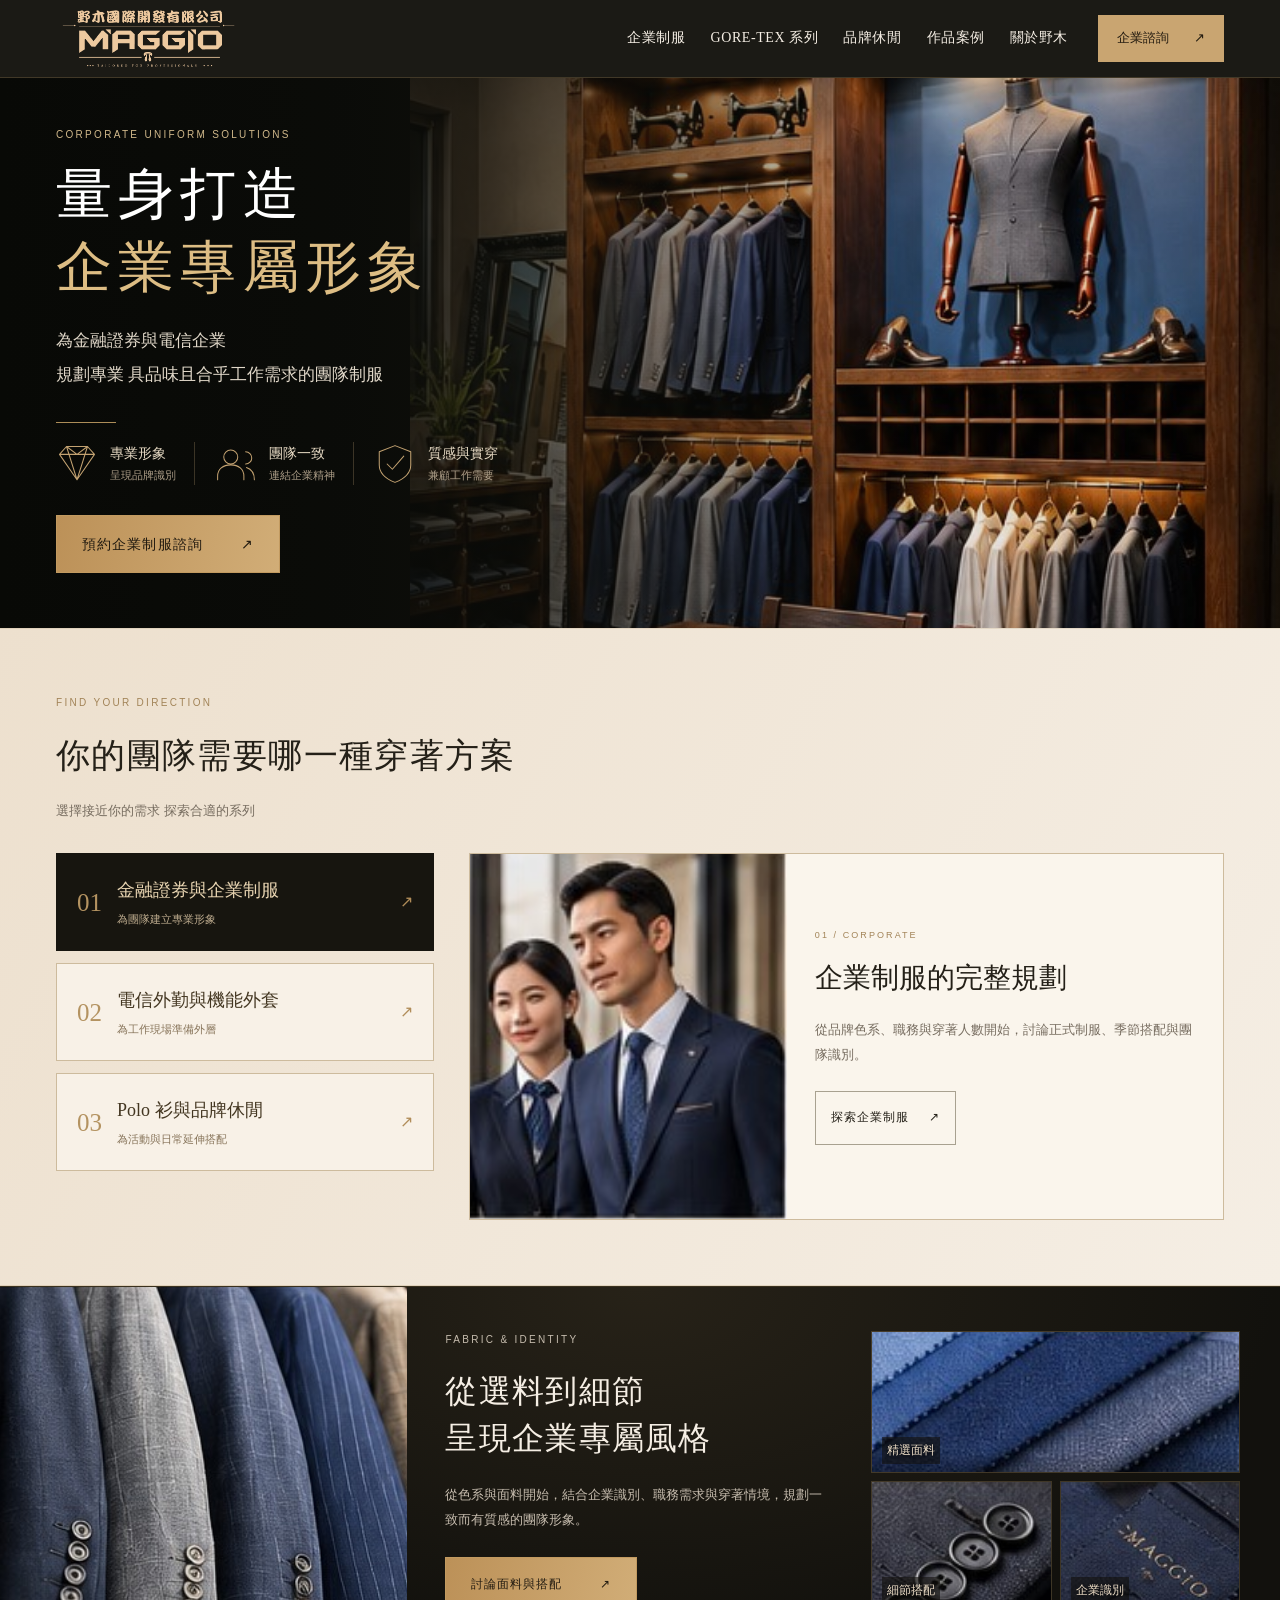
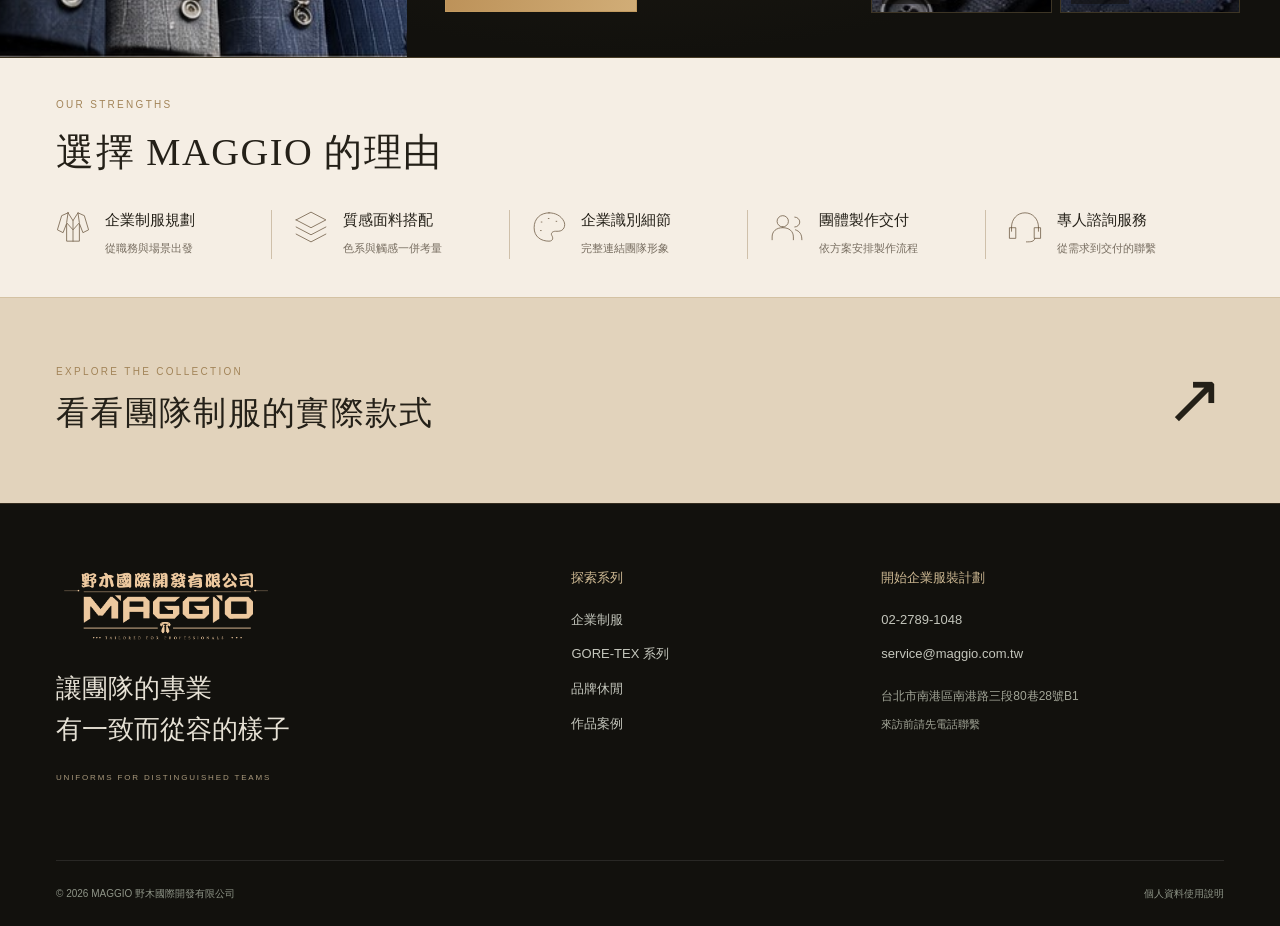
==== commit 93d947e4: "Consolidate duplicate homepage service and information sections" ====
--- a/index.html
+++ b/index.html
@@ -1 +1 @@
-<!doctype html><html lang="zh-Hant"><head><meta charset="utf-8"><meta name="viewport" content="width=device-width,initial-scale=1"><title>MAGGIO 野木國際｜金融證券與電信企業制服</title><meta name="description" content="野木國際以金融證券及電信企業制服為核心 延伸 GORE-TEX 機能外套與品牌休閒規劃"><meta name="robots" content="noindex,nofollow"><meta name="theme-color" content="#151714"><link rel="icon" href="./assets/images/logo.png"><link rel="stylesheet" href="./assets/styles.css?v=20261012-4"><script src="./assets/site.js?v=20261012-1" defer></script><script src="./assets/experience.js?v=20261012-3" defer></script></head><body class="page-home"><a class="skip-link" href="#main">跳至主要內容</a><header class="site-header"><div class="container header-inner"><a class="brand" href="./index.html" aria-label="MAGGIO 野木國際 首頁"><img src="./assets/images/logo.png?v=d0197b16" alt="MAGGIO 野木國際開發有限公司" class="" loading="eager" decoding="async"></a><button class="menu-toggle" aria-label="開啟導覽選單" aria-expanded="false" aria-controls="main-nav"><span></span><span></span></button><nav class="main-nav" id="main-nav" aria-label="主導覽"><a href="./pages/corporate.html">企業制服</a><a href="./pages/performance.html">GORE-TEX 系列</a><a href="./pages/casual.html">品牌休閒</a><a href="./pages/projects.html">作品案例</a><a href="./pages/about.html">關於野木</a></nav><a class="header-cta" href="./pages/contact.html">企業諮詢 <span aria-hidden="true">↗</span></a></div></header><main id="main"><section class="home-hero reference-hero"><svg class="reference-photo hero-reference" viewBox="480 57 543 435" preserveAspectRatio="xMidYMid slice" role="img" aria-label="參考圖中的暖木服裝展示空間"><image href="./assets/images/reference-2.jpg" width="1024" height="1536"/></svg><div class="hero-shade"></div><div class="container hero-content"><p class="eyebrow">CORPORATE UNIFORM SOLUTIONS</p><h1>量身打造<br><em>企業專屬形象</em></h1><p class="hero-copy">為金融證券與電信企業<br>規劃專業 具品味且合乎工作需求的團隊制服</p><div class="hero-points"><div><svg class="line-icon" viewBox="0 0 48 48" aria-hidden="true"><path d="M4 13 12 4h24l8 9-20 29L4 13ZM4 13h40M12 4l12 38L36 4M12 4l12 9L36 4"/></svg><p>專業形象<small>呈現品牌識別</small></p></div><div><svg class="line-icon" viewBox="0 0 48 48" aria-hidden="true"><path d="M18 24a8 8 0 1 0 0-16 8 8 0 0 0 0 16ZM3 42v-4c0-8 6-13 15-13s15 5 15 13v4M35 10a7 7 0 0 1 0 14M36 28c6 2 9 6 9 14"/></svg><p>團隊一致<small>連結企業精神</small></p></div><div><svg class="line-icon" viewBox="0 0 48 48" aria-hidden="true"><path d="M24 3 42 10v15c0 9-8 16-18 20C14 41 6 34 6 25V10L24 3ZM15 24l6 6 13-15"/></svg><p>質感與實穿<small>兼顧工作需要</small></p></div></div><div class="hero-actions"><a class="button " href="./pages/contact.html">預約企業制服諮詢<span aria-hidden="true">↗</span></a></div></div></section><section class="industry-band container"><div><p class="eyebrow">INDUSTRIES</p><h2>為不同產業<br>規劃專屬制服方案</h2><p>依產業特性 職位需求與品牌風格<br>討論專業形象與舒適機能</p></div><div class="industry-grid"><a href="./pages/corporate.html" class="industry-card"><svg class="reference-photo " viewBox="297 518 135 155" preserveAspectRatio="xMidYMid slice" role="img" aria-label="銀行與金融機構"><image href="./assets/images/reference-2.jpg" width="1024" height="1536"/></svg><div><svg class="line-icon" viewBox="0 0 48 48" aria-hidden="true"><path d="M4 13 12 4h24l8 9-20 29L4 13ZM4 13h40M12 4l12 38L36 4M12 4l12 9L36 4"/></svg><h3>銀行與金融機構</h3><p>穩重輪廓 傳遞信賴</p></div></a><a href="./pages/corporate.html" class="industry-card"><svg class="reference-photo " viewBox="440 518 131 155" preserveAspectRatio="xMidYMid slice" role="img" aria-label="證券與企業團隊"><image href="./assets/images/reference-2.jpg" width="1024" height="1536"/></svg><div><svg class="line-icon" viewBox="0 0 48 48" aria-hidden="true"><path d="M3 14 24 3l21 11-21 11L3 14Zm0 10 21 11 21-11M3 34l21 11 21-11"/></svg><h3>證券與企業團隊</h3><p>一致形象 專業從容</p></div></a><a href="./pages/corporate.html" class="industry-card"><svg class="reference-photo " viewBox="578 518 132 155" preserveAspectRatio="xMidYMid slice" role="img" aria-label="服務與接待團隊"><image href="./assets/images/reference-2.jpg" width="1024" height="1536"/></svg><div><svg class="line-icon" viewBox="0 0 48 48" aria-hidden="true"><path d="M17 4 8 8 2 28l8 4 5-13v25h18V19l5 13 8-4L40 8l-9-4-7 11-7-11ZM17 4l-2 14 9 10 9-10-2-14M24 15v29"/></svg><h3>服務與接待團隊</h3><p>細緻搭配 清楚識別</p></div></a><a href="./pages/casual.html" class="industry-card"><svg class="reference-photo " viewBox="720 518 132 155" preserveAspectRatio="xMidYMid slice" role="img" aria-label="辦公與行政"><image href="./assets/images/reference-2.jpg" width="1024" height="1536"/></svg><div><svg class="line-icon" viewBox="0 0 48 48" aria-hidden="true"><path d="M18 24a8 8 0 1 0 0-16 8 8 0 0 0 0 16ZM3 42v-4c0-8 6-13 15-13s15 5 15 13v4M35 10a7 7 0 0 1 0 14M36 28c6 2 9 6 9 14"/></svg><h3>辦公與行政</h3><p>日常舒適 俐落有型</p></div></a><a href="./pages/performance.html" class="industry-card"><svg class="reference-photo " viewBox="863 518 132 155" preserveAspectRatio="xMidYMid slice" role="img" aria-label="電信與外勤"><image href="./assets/images/reference-2.jpg" width="1024" height="1536"/></svg><div><svg class="line-icon" viewBox="0 0 48 48" aria-hidden="true"><path d="M24 3 42 10v15c0 9-8 16-18 20C14 41 6 34 6 25V10L24 3ZM15 24l6 6 13-15"/></svg><h3>電信與外勤</h3><p>機能外層 回應工作</p></div></a></div></section><section class="section needs-guide warm" id="needs-guide"><div class="container"><div class="guide-heading"><div class="section-heading"><p class="eyebrow">FIND YOUR DIRECTION</p><h2>你的團隊<br>需要哪一種穿著方案</h2><p>選擇接近你的需求 探索合適的系列</p></div></div><div class="guide-layout"><div class="guide-options" role="group" aria-label="選擇企業服裝需求"><button class="guide-option" type="button" data-guide="corporate" aria-pressed="true" aria-controls="guide-corporate"><span>01</span><div>金融證券與企業制服<small>為團隊建立專業形象</small></div><b aria-hidden="true">↗</b></button><button class="guide-option" type="button" data-guide="performance" aria-pressed="false" aria-controls="guide-performance"><span>02</span><div>電信外勤與機能外套<small>為工作現場準備外層</small></div><b aria-hidden="true">↗</b></button><button class="guide-option" type="button" data-guide="casual" aria-pressed="false" aria-controls="guide-casual"><span>03</span><div>Polo 衫與品牌休閒<small>為活動與日常延伸搭配</small></div><b aria-hidden="true">↗</b></button></div><div class="guide-preview" aria-live="polite" aria-atomic="true"><div class="guide-panel" id="guide-corporate" ><svg class="reference-photo " viewBox="297 518 135 155" preserveAspectRatio="xMidYMid slice" role="img" aria-label="金融證券與企業制服"><image href="./assets/images/reference-2.jpg" width="1024" height="1536"/></svg><div><p class="eyebrow">01 / CORPORATE</p><h3>企業制服的完整規劃</h3><p>從品牌色系、職務與穿著人數開始，討論正式制服、季節搭配與團隊識別。</p><a class="button quiet" href="./pages/corporate.html">探索企業制服<span aria-hidden="true">↗</span></a></div></div><div class="guide-panel" id="guide-performance" hidden><svg class="reference-photo " viewBox="863 518 132 155" preserveAspectRatio="xMidYMid slice" role="img" aria-label="電信外勤與機能外套"><image href="./assets/images/reference-2.jpg" width="1024" height="1536"/></svg><div><p class="eyebrow">02 / PERFORMANCE</p><h3>讓機能配合工作需求</h3><p>從工作環境與季節開始，討論 GORE-TEX 系列、外層配置及團隊的穿著方式。</p><a class="button quiet" href="./pages/performance.html">探索 GORE-TEX 系列<span aria-hidden="true">↗</span></a></div></div><div class="guide-panel" id="guide-casual" hidden><svg class="reference-photo " viewBox="280 1280 224 165" preserveAspectRatio="xMidYMid slice" role="img" aria-label="Polo 衫與品牌休閒"><image href="./assets/images/reference-1.jpg" width="1024" height="1536"/></svg><div><p class="eyebrow">03 / CASUAL</p><h3>輕鬆也保有共同形象</h3><p>從活動、日常協作與企業色系出發，討論喬登、飛狼、皮爾卡登與金安德森的選品方向。</p><a class="button quiet" href="./pages/casual.html">探索品牌休閒<span aria-hidden="true">↗</span></a></div></div></div></div></div></section><section class="materials-band dark"><div class="materials-main"><svg class="reference-photo " viewBox="400 704 403 277" preserveAspectRatio="xMidYMid slice" role="img" aria-label="參考圖中的深藍與灰色服裝面料"><image href="./assets/images/reference-1.jpg" width="1024" height="1536"/></svg></div><div class="materials-copy"><p class="eyebrow">FABRIC & IDENTITY</p><h2>從選料到細節<br>呈現企業專屬風格</h2><p>從色系與面料開始，結合企業識別、職務需求與穿著情境，規劃一致而有質感的團隊形象。</p><a class="button " href="./pages/contact.html?service=corporate">討論面料與搭配<span aria-hidden="true">↗</span></a></div><div class="materials-details"><div><svg class="reference-photo " viewBox="690 760 307 75" preserveAspectRatio="xMidYMid slice" role="img" aria-label="參考圖中的面料樣本"><image href="./assets/images/reference-2.jpg" width="1024" height="1536"/></svg><span>精選面料</span></div><div><svg class="reference-photo " viewBox="690 881 151 83" preserveAspectRatio="xMidYMid slice" role="img" aria-label="參考圖中的袖口鈕扣"><image href="./assets/images/reference-2.jpg" width="1024" height="1536"/></svg><span>細節搭配</span></div><div><svg class="reference-photo " viewBox="851 881 146 85" preserveAspectRatio="xMidYMid slice" role="img" aria-label="參考圖中的企業識別細節"><image href="./assets/images/reference-2.jpg" width="1024" height="1536"/></svg><span>企業識別</span></div></div></section><section class="strengths-band container"><div class="section-heading"><p class="eyebrow">OUR STRENGTHS</p><h2>選擇 MAGGIO 的理由</h2></div><div class="strength-grid"><article><svg class="line-icon" viewBox="0 0 48 48" aria-hidden="true"><path d="M17 4 8 8 2 28l8 4 5-13v25h18V19l5 13 8-4L40 8l-9-4-7 11-7-11ZM17 4l-2 14 9 10 9-10-2-14M24 15v29"/></svg><div><h3>企業制服規劃</h3><p>從職務與場景出發</p></div></article><article><svg class="line-icon" viewBox="0 0 48 48" aria-hidden="true"><path d="M3 14 24 3l21 11-21 11L3 14Zm0 10 21 11 21-11M3 34l21 11 21-11"/></svg><div><h3>質感面料搭配</h3><p>色系與觸感一併考量</p></div></article><article><svg class="line-icon" viewBox="0 0 48 48" aria-hidden="true"><path d="M24 4C12 4 3 12 3 25s10 19 21 19c6 0 6-5 4-8-2-3 1-6 5-6h4c8 0 11-8 8-14C41 8 33 4 24 4ZM13 17h1M23 12h1M34 16h1M12 29h1"/></svg><div><h3>企業識別細節</h3><p>完整連結團隊形象</p></div></article><article><svg class="line-icon" viewBox="0 0 48 48" aria-hidden="true"><path d="M18 24a8 8 0 1 0 0-16 8 8 0 0 0 0 16ZM3 42v-4c0-8 6-13 15-13s15 5 15 13v4M35 10a7 7 0 0 1 0 14M36 28c6 2 9 6 9 14"/></svg><div><h3>團體製作交付</h3><p>依方案安排製作流程</p></div></article><article><svg class="line-icon" viewBox="0 0 48 48" aria-hidden="true"><path d="M5 30V24C5 13 13 4 24 4s19 9 19 20v6M5 25H2v15h9V25H5Zm38 0h3v15h-9V25h6ZM38 40c-1 5-6 5-12 5"/></svg><div><h3>專人諮詢服務</h3><p>從需求到交付的聯繫</p></div></article></div></section><section class="home-cases dark"><div class="container"><div><p class="eyebrow">COLLECTION REFERENCES</p><h2>團隊形象提案</h2><p>從正式制服到機能外層<br>探索不同工作場景的穿著方向</p></div><div class="home-case-grid"><a class="home-case" href="./pages/corporate.html"><svg class="reference-photo " viewBox="238 1239 195 99" preserveAspectRatio="xMidYMid slice" role="img" aria-label="金融證券團隊"><image href="./assets/images/reference-2.jpg" width="1024" height="1536"/></svg><div><h3>金融證券團隊</h3><p>專業制服方向</p><span aria-hidden="true">↗</span></div></a><a class="home-case" href="./pages/corporate.html"><svg class="reference-photo " viewBox="444 1239 166 99" preserveAspectRatio="xMidYMid slice" role="img" aria-label="企業行政團隊"><image href="./assets/images/reference-2.jpg" width="1024" height="1536"/></svg><div><h3>企業行政團隊</h3><p>正式日常搭配</p><span aria-hidden="true">↗</span></div></a><a class="home-case" href="./pages/corporate.html"><svg class="reference-photo " viewBox="629 1239 168 99" preserveAspectRatio="xMidYMid slice" role="img" aria-label="接待服務團隊"><image href="./assets/images/reference-2.jpg" width="1024" height="1536"/></svg><div><h3>接待服務團隊</h3><p>清楚的品牌形象</p><span aria-hidden="true">↗</span></div></a><a class="home-case" href="./pages/performance.html"><svg class="reference-photo " viewBox="809 1239 172 99" preserveAspectRatio="xMidYMid slice" role="img" aria-label="電信與企業外勤"><image href="./assets/images/reference-2.jpg" width="1024" height="1536"/></svg><div><h3>電信與企業外勤</h3><p>機能外套系列</p><span aria-hidden="true">↗</span></div></a></div></div></section><section class="collection-mosaic container"><div><p class="eyebrow">COLLECTION</p><h2>多元面料<br>經典色系</h2><p>從穩定的深藍與灰色，到柔和的中性色彩，透過面料與細節延伸團隊的服裝表情。</p><a class="button quiet" href="./pages/corporate.html">探索企業制服<span aria-hidden="true">↗</span></a></div><div class="mosaic-large"><svg class="reference-photo " viewBox="400 704 403 277" preserveAspectRatio="xMidYMid slice" role="img" aria-label="參考圖中的深藍與灰色西服面料"><image href="./assets/images/reference-1.jpg" width="1024" height="1536"/></svg></div><div class="mosaic-stack"><svg class="reference-photo " viewBox="817 704 171 92" preserveAspectRatio="xMidYMid slice" role="img" aria-label="袖口細節"><image href="./assets/images/reference-1.jpg" width="1024" height="1536"/></svg><svg class="reference-photo " viewBox="817 805 171 83" preserveAspectRatio="xMidYMid slice" role="img" aria-label="格紋面料"><image href="./assets/images/reference-1.jpg" width="1024" height="1536"/></svg><svg class="reference-photo " viewBox="817 895 171 85" preserveAspectRatio="xMidYMid slice" role="img" aria-label="色系面料樣本"><image href="./assets/images/reference-1.jpg" width="1024" height="1536"/></svg></div></section><section class="showroom-band"><div><svg class="reference-photo " viewBox="0 996 680 264" preserveAspectRatio="xMidYMid slice" role="img" aria-label="參考圖中的展示及洽談空間"><image href="./assets/images/reference-1.jpg" width="1024" height="1536"/></svg></div><div class="showroom-copy"><p class="eyebrow">SHOWROOM</p><h2>預約企業制服諮詢</h2><p>從實際面料與款式開始討論<br>為你的企業團隊找到合適的方向</p><a class="button " href="./pages/contact.html">預約來訪諮詢<span aria-hidden="true">↗</span></a></div></section><section class="client-section section container"><div class="section-heading"><p class="eyebrow">EXPERIENCE THAT SPEAKS</p><h2>歷年履約實績</h2><p>金融 證券 電信及企業團隊的服裝服務經驗</p></div><div class="client-toolbar"><span>向右探索更多歷年服務單位</span><div><button data-client-prev aria-label="上一組履約實績">←</button><button data-client-pause aria-pressed="false">暫停輪播</button><button data-client-next aria-label="下一組履約實績">→</button></div></div><ul class="client-track" aria-label="歷年履約單位標誌 可左右滑動"><li><img src="./assets/client-logos/client-01.webp?v=4dc220d6" alt="國泰金控" class="" loading="lazy" decoding="async"></li><li><img src="./assets/client-logos/client-02.webp?v=b210c4f6" alt="國泰人壽" class="" loading="lazy" decoding="async"></li><li><img src="./assets/client-logos/client-03.webp?v=b654eed2" alt="國泰產險" class="" loading="lazy" decoding="async"></li><li><img src="./assets/client-logos/client-04.webp?v=b641764c" alt="第一銀行" class="" loading="lazy" decoding="async"></li><li><img src="./assets/client-logos/client-05.webp?v=5c2bcfdb" alt="華南銀行" class="" loading="lazy" decoding="async"></li><li><img src="./assets/client-logos/client-06.webp?v=be9cbd75" alt="中華電信" class="" loading="lazy" decoding="async"></li><li><img src="./assets/client-logos/client-07.webp?v=8a030a4a" alt="彰化銀行" class="" loading="lazy" decoding="async"></li><li><img src="./assets/client-logos/client-08.webp?v=fcb34a99" alt="高雄銀行" class="" loading="lazy" decoding="async"></li><li><img src="./assets/client-logos/client-09.webp?v=f62a8277" alt="台北富邦銀行" class="" loading="lazy" decoding="async"></li><li><img src="./assets/client-logos/client-10.webp?v=2e89883d" alt="富邦證券" class="" loading="lazy" decoding="async"></li><li><img src="./assets/client-logos/client-11.webp?v=af2362e2" alt="富邦建設" class="" loading="lazy" decoding="async"></li><li><img src="./assets/client-logos/client-12.webp?v=6270f0ee" alt="國票金控" class="" loading="lazy" decoding="async"></li><li><img src="./assets/client-logos/client-13.webp?v=a3206847" alt="台灣世曦" class="" loading="lazy" decoding="async"></li><li><img src="./assets/client-logos/client-14.webp?v=7c790695" alt="兆豐國際商業銀行" class="" loading="lazy" decoding="async"></li><li><img src="./assets/client-logos/client-15.webp?v=ae140ace" alt="華南產物保險" class="" loading="lazy" decoding="async"></li><li><img src="./assets/client-logos/client-16.webp?v=5c85f7c4" alt="華南永昌證券" class="" loading="lazy" decoding="async"></li><li><img src="./assets/client-logos/client-17.webp?v=4c42ccef" alt="櫃買中心" class="" loading="lazy" decoding="async"></li><li><img src="./assets/client-logos/client-18.webp?v=f4a0a4f3" alt="中小企業信用保證基金" class="" loading="lazy" decoding="async"></li><li><img src="./assets/client-logos/client-19.webp?v=dc3bf39d" alt="統一綜合證券" class="" loading="lazy" decoding="async"></li><li><img src="./assets/client-logos/client-20.webp?v=90e96d07" alt="臺灣證券交易所" class="" loading="lazy" decoding="async"></li></ul><p class="note">歷年履約資料由野木提供　不代表現行合作關係</p></section><section class="series-links dark"><div class="container"><a href="./pages/corporate.html"><svg class="reference-photo " viewBox="400 704 403 277" preserveAspectRatio="xMidYMid slice" role="img" aria-label="企業制服面料"><image href="./assets/images/reference-1.jpg" width="1024" height="1536"/></svg><h3>企業制服</h3><p class="eyebrow">CORPORATE UNIFORMS</p><span>→</span></a><a href="./pages/performance.html"><svg class="reference-photo " viewBox="863 518 132 155" preserveAspectRatio="xMidYMid slice" role="img" aria-label="電信與外勤機能外套"><image href="./assets/images/reference-2.jpg" width="1024" height="1536"/></svg><h3>GORE-TEX 系列</h3><p class="eyebrow">PERFORMANCE OUTERWEAR</p><span>→</span></a><a href="./pages/casual.html"><svg class="reference-photo " viewBox="280 1280 224 165" preserveAspectRatio="xMidYMid slice" role="img" aria-label="參考圖中的休閒服裝"><image href="./assets/images/reference-1.jpg" width="1024" height="1536"/></svg><h3>品牌休閒</h3><p class="eyebrow">BRAND SELECTION</p><span>→</span></a><a href="./pages/projects.html"><svg class="reference-photo " viewBox="520 1280 225 165" preserveAspectRatio="xMidYMid slice" role="img" aria-label="參考圖中的襯衫陳列"><image href="./assets/images/reference-1.jpg" width="1024" height="1536"/></svg><h3>作品案例</h3><p class="eyebrow">THE COLLECTION</p><span>→</span></a></div></section></main><footer class="site-footer"><div class="container footer-top"><div><a class="brand" href="./index.html"><img src="./assets/images/logo.png?v=d0197b16" alt="MAGGIO 野木國際開發有限公司" class="" loading="lazy" decoding="async"></a><p>讓團隊的專業<br>有一致而從容的樣子</p><p class="eyebrow">UNIFORMS FOR DISTINGUISHED TEAMS</p></div><div class="footer-links"><h3>探索系列</h3><a href="./pages/corporate.html">企業制服</a><a href="./pages/performance.html">GORE-TEX 系列</a><a href="./pages/casual.html">品牌休閒</a><a href="./pages/projects.html">作品案例</a></div><div class="footer-contact"><h3>開始企業服裝計劃</h3><a href="tel:+886227891048">02-2789-1048</a><a href="mailto:service@maggio.com.tw">service@maggio.com.tw</a><p>台北市南港區南港路三段80巷28號B1</p><small>來訪前請先電話聯繫</small></div></div><div class="container footer-bottom"><span>© 2026 MAGGIO 野木國際開發有限公司</span><a href="./pages/contact.html#privacy">個人資料使用說明</a></div></footer><nav class="mobile-contact" aria-label="快速聯絡"><a href="tel:+886227891048"><span aria-hidden="true">☎</span> 電話諮詢</a><a href="./pages/contact.html">企業制服諮詢 <span aria-hidden="true">↗</span></a></nav></body></html>+<!doctype html><html lang="zh-Hant"><head><meta charset="utf-8"><meta name="viewport" content="width=device-width,initial-scale=1"><title>MAGGIO 野木國際｜金融證券與電信企業制服</title><meta name="description" content="野木國際以金融證券及電信企業制服為核心 延伸 GORE-TEX 機能外套與品牌休閒規劃"><meta name="robots" content="noindex,nofollow"><meta name="theme-color" content="#151714"><link rel="icon" href="./assets/images/logo.png"><link rel="stylesheet" href="./assets/styles.css?v=20261012-5"><script src="./assets/site.js?v=20261012-1" defer></script><script src="./assets/experience.js?v=20261012-3" defer></script></head><body class="page-home"><a class="skip-link" href="#main">跳至主要內容</a><header class="site-header"><div class="container header-inner"><a class="brand" href="./index.html" aria-label="MAGGIO 野木國際 首頁"><img src="./assets/images/logo.png?v=d0197b16" alt="MAGGIO 野木國際開發有限公司" class="" loading="eager" decoding="async"></a><button class="menu-toggle" aria-label="開啟導覽選單" aria-expanded="false" aria-controls="main-nav"><span></span><span></span></button><nav class="main-nav" id="main-nav" aria-label="主導覽"><a href="./pages/corporate.html">企業制服</a><a href="./pages/performance.html">GORE-TEX 系列</a><a href="./pages/casual.html">品牌休閒</a><a href="./pages/projects.html">作品案例</a><a href="./pages/about.html">關於野木</a></nav><a class="header-cta" href="./pages/contact.html">企業諮詢 <span aria-hidden="true">↗</span></a></div></header><main id="main"><section class="home-hero reference-hero"><svg class="reference-photo hero-reference" viewBox="480 57 543 435" preserveAspectRatio="xMidYMid slice" role="img" aria-label="參考圖中的暖木服裝展示空間"><image href="./assets/images/reference-2.jpg" width="1024" height="1536"/></svg><div class="hero-shade"></div><div class="container hero-content"><p class="eyebrow">CORPORATE UNIFORM SOLUTIONS</p><h1>量身打造<br><em>企業專屬形象</em></h1><p class="hero-copy">為金融證券與電信企業<br>規劃專業 具品味且合乎工作需求的團隊制服</p><div class="hero-points"><div><svg class="line-icon" viewBox="0 0 48 48" aria-hidden="true"><path d="M4 13 12 4h24l8 9-20 29L4 13ZM4 13h40M12 4l12 38L36 4M12 4l12 9L36 4"/></svg><p>專業形象<small>呈現品牌識別</small></p></div><div><svg class="line-icon" viewBox="0 0 48 48" aria-hidden="true"><path d="M18 24a8 8 0 1 0 0-16 8 8 0 0 0 0 16ZM3 42v-4c0-8 6-13 15-13s15 5 15 13v4M35 10a7 7 0 0 1 0 14M36 28c6 2 9 6 9 14"/></svg><p>團隊一致<small>連結企業精神</small></p></div><div><svg class="line-icon" viewBox="0 0 48 48" aria-hidden="true"><path d="M24 3 42 10v15c0 9-8 16-18 20C14 41 6 34 6 25V10L24 3ZM15 24l6 6 13-15"/></svg><p>質感與實穿<small>兼顧工作需要</small></p></div></div><div class="hero-actions"><a class="button " href="./pages/contact.html">預約企業制服諮詢<span aria-hidden="true">↗</span></a></div></div></section><section class="section needs-guide warm" id="needs-guide"><div class="container"><div class="guide-heading"><div class="section-heading"><p class="eyebrow">FIND YOUR DIRECTION</p><h2>你的團隊<br>需要哪一種穿著方案</h2><p>選擇接近你的需求 探索合適的系列</p></div></div><div class="guide-layout"><div class="guide-options" role="group" aria-label="選擇企業服裝需求"><button class="guide-option" type="button" data-guide="corporate" aria-pressed="true" aria-controls="guide-corporate"><span>01</span><div>金融證券與企業制服<small>為團隊建立專業形象</small></div><b aria-hidden="true">↗</b></button><button class="guide-option" type="button" data-guide="performance" aria-pressed="false" aria-controls="guide-performance"><span>02</span><div>電信外勤與機能外套<small>為工作現場準備外層</small></div><b aria-hidden="true">↗</b></button><button class="guide-option" type="button" data-guide="casual" aria-pressed="false" aria-controls="guide-casual"><span>03</span><div>Polo 衫與品牌休閒<small>為活動與日常延伸搭配</small></div><b aria-hidden="true">↗</b></button></div><div class="guide-preview" aria-live="polite" aria-atomic="true"><div class="guide-panel" id="guide-corporate" ><svg class="reference-photo " viewBox="297 518 135 155" preserveAspectRatio="xMidYMid slice" role="img" aria-label="金融證券與企業制服"><image href="./assets/images/reference-2.jpg" width="1024" height="1536"/></svg><div><p class="eyebrow">01 / CORPORATE</p><h3>企業制服的完整規劃</h3><p>從品牌色系、職務與穿著人數開始，討論正式制服、季節搭配與團隊識別。</p><a class="button quiet" href="./pages/corporate.html">探索企業制服<span aria-hidden="true">↗</span></a></div></div><div class="guide-panel" id="guide-performance" hidden><svg class="reference-photo " viewBox="863 518 132 155" preserveAspectRatio="xMidYMid slice" role="img" aria-label="電信外勤與機能外套"><image href="./assets/images/reference-2.jpg" width="1024" height="1536"/></svg><div><p class="eyebrow">02 / PERFORMANCE</p><h3>讓機能配合工作需求</h3><p>從工作環境與季節開始，討論 GORE-TEX 系列、外層配置及團隊的穿著方式。</p><a class="button quiet" href="./pages/performance.html">探索 GORE-TEX 系列<span aria-hidden="true">↗</span></a></div></div><div class="guide-panel" id="guide-casual" hidden><svg class="reference-photo " viewBox="280 1280 224 165" preserveAspectRatio="xMidYMid slice" role="img" aria-label="Polo 衫與品牌休閒"><image href="./assets/images/reference-1.jpg" width="1024" height="1536"/></svg><div><p class="eyebrow">03 / CASUAL</p><h3>輕鬆也保有共同形象</h3><p>從活動、日常協作與企業色系出發，討論喬登、飛狼、皮爾卡登與金安德森的選品方向。</p><a class="button quiet" href="./pages/casual.html">探索品牌休閒<span aria-hidden="true">↗</span></a></div></div></div></div></div></section><section class="materials-band dark"><div class="materials-main"><svg class="reference-photo " viewBox="400 704 403 277" preserveAspectRatio="xMidYMid slice" role="img" aria-label="參考圖中的深藍與灰色服裝面料"><image href="./assets/images/reference-1.jpg" width="1024" height="1536"/></svg></div><div class="materials-copy"><p class="eyebrow">FABRIC & IDENTITY</p><h2>從選料到細節<br>呈現企業專屬風格</h2><p>從色系與面料開始，結合企業識別、職務需求與穿著情境，規劃一致而有質感的團隊形象。</p><a class="button " href="./pages/contact.html?service=corporate">討論面料與搭配<span aria-hidden="true">↗</span></a></div><div class="materials-details"><div><svg class="reference-photo " viewBox="690 760 307 75" preserveAspectRatio="xMidYMid slice" role="img" aria-label="參考圖中的面料樣本"><image href="./assets/images/reference-2.jpg" width="1024" height="1536"/></svg><span>精選面料</span></div><div><svg class="reference-photo " viewBox="690 881 151 83" preserveAspectRatio="xMidYMid slice" role="img" aria-label="參考圖中的袖口鈕扣"><image href="./assets/images/reference-2.jpg" width="1024" height="1536"/></svg><span>細節搭配</span></div><div><svg class="reference-photo " viewBox="851 881 146 85" preserveAspectRatio="xMidYMid slice" role="img" aria-label="參考圖中的企業識別細節"><image href="./assets/images/reference-2.jpg" width="1024" height="1536"/></svg><span>企業識別</span></div></div></section><section class="strengths-band container"><div class="section-heading"><p class="eyebrow">OUR STRENGTHS</p><h2>選擇 MAGGIO 的理由</h2></div><div class="strength-grid"><article><svg class="line-icon" viewBox="0 0 48 48" aria-hidden="true"><path d="M17 4 8 8 2 28l8 4 5-13v25h18V19l5 13 8-4L40 8l-9-4-7 11-7-11ZM17 4l-2 14 9 10 9-10-2-14M24 15v29"/></svg><div><h3>企業制服規劃</h3><p>從職務與場景出發</p></div></article><article><svg class="line-icon" viewBox="0 0 48 48" aria-hidden="true"><path d="M3 14 24 3l21 11-21 11L3 14Zm0 10 21 11 21-11M3 34l21 11 21-11"/></svg><div><h3>質感面料搭配</h3><p>色系與觸感一併考量</p></div></article><article><svg class="line-icon" viewBox="0 0 48 48" aria-hidden="true"><path d="M24 4C12 4 3 12 3 25s10 19 21 19c6 0 6-5 4-8-2-3 1-6 5-6h4c8 0 11-8 8-14C41 8 33 4 24 4ZM13 17h1M23 12h1M34 16h1M12 29h1"/></svg><div><h3>企業識別細節</h3><p>完整連結團隊形象</p></div></article><article><svg class="line-icon" viewBox="0 0 48 48" aria-hidden="true"><path d="M18 24a8 8 0 1 0 0-16 8 8 0 0 0 0 16ZM3 42v-4c0-8 6-13 15-13s15 5 15 13v4M35 10a7 7 0 0 1 0 14M36 28c6 2 9 6 9 14"/></svg><div><h3>團體製作交付</h3><p>依方案安排製作流程</p></div></article><article><svg class="line-icon" viewBox="0 0 48 48" aria-hidden="true"><path d="M5 30V24C5 13 13 4 24 4s19 9 19 20v6M5 25H2v15h9V25H5Zm38 0h3v15h-9V25h6ZM38 40c-1 5-6 5-12 5"/></svg><div><h3>專人諮詢服務</h3><p>從需求到交付的聯繫</p></div></article></div></section><a class="next-page" href="./pages/projects.html"><div class="container"><div><p class="eyebrow">EXPLORE THE COLLECTION</p><h2>看看團隊制服的實際款式</h2></div><span class="next-arrow" aria-hidden="true">↗</span></div></a></main><footer class="site-footer"><div class="container footer-top"><div><a class="brand" href="./index.html"><img src="./assets/images/logo.png?v=d0197b16" alt="MAGGIO 野木國際開發有限公司" class="" loading="lazy" decoding="async"></a><p>讓團隊的專業<br>有一致而從容的樣子</p><p class="eyebrow">UNIFORMS FOR DISTINGUISHED TEAMS</p></div><div class="footer-links"><h3>探索系列</h3><a href="./pages/corporate.html">企業制服</a><a href="./pages/performance.html">GORE-TEX 系列</a><a href="./pages/casual.html">品牌休閒</a><a href="./pages/projects.html">作品案例</a></div><div class="footer-contact"><h3>開始企業服裝計劃</h3><a href="tel:+886227891048">02-2789-1048</a><a href="mailto:service@maggio.com.tw">service@maggio.com.tw</a><p>台北市南港區南港路三段80巷28號B1</p><small>來訪前請先電話聯繫</small></div></div><div class="container footer-bottom"><span>© 2026 MAGGIO 野木國際開發有限公司</span><a href="./pages/contact.html#privacy">個人資料使用說明</a></div></footer><nav class="mobile-contact" aria-label="快速聯絡"><a href="tel:+886227891048"><span aria-hidden="true">☎</span> 電話諮詢</a><a href="./pages/contact.html">企業制服諮詢 <span aria-hidden="true">↗</span></a></nav></body></html>
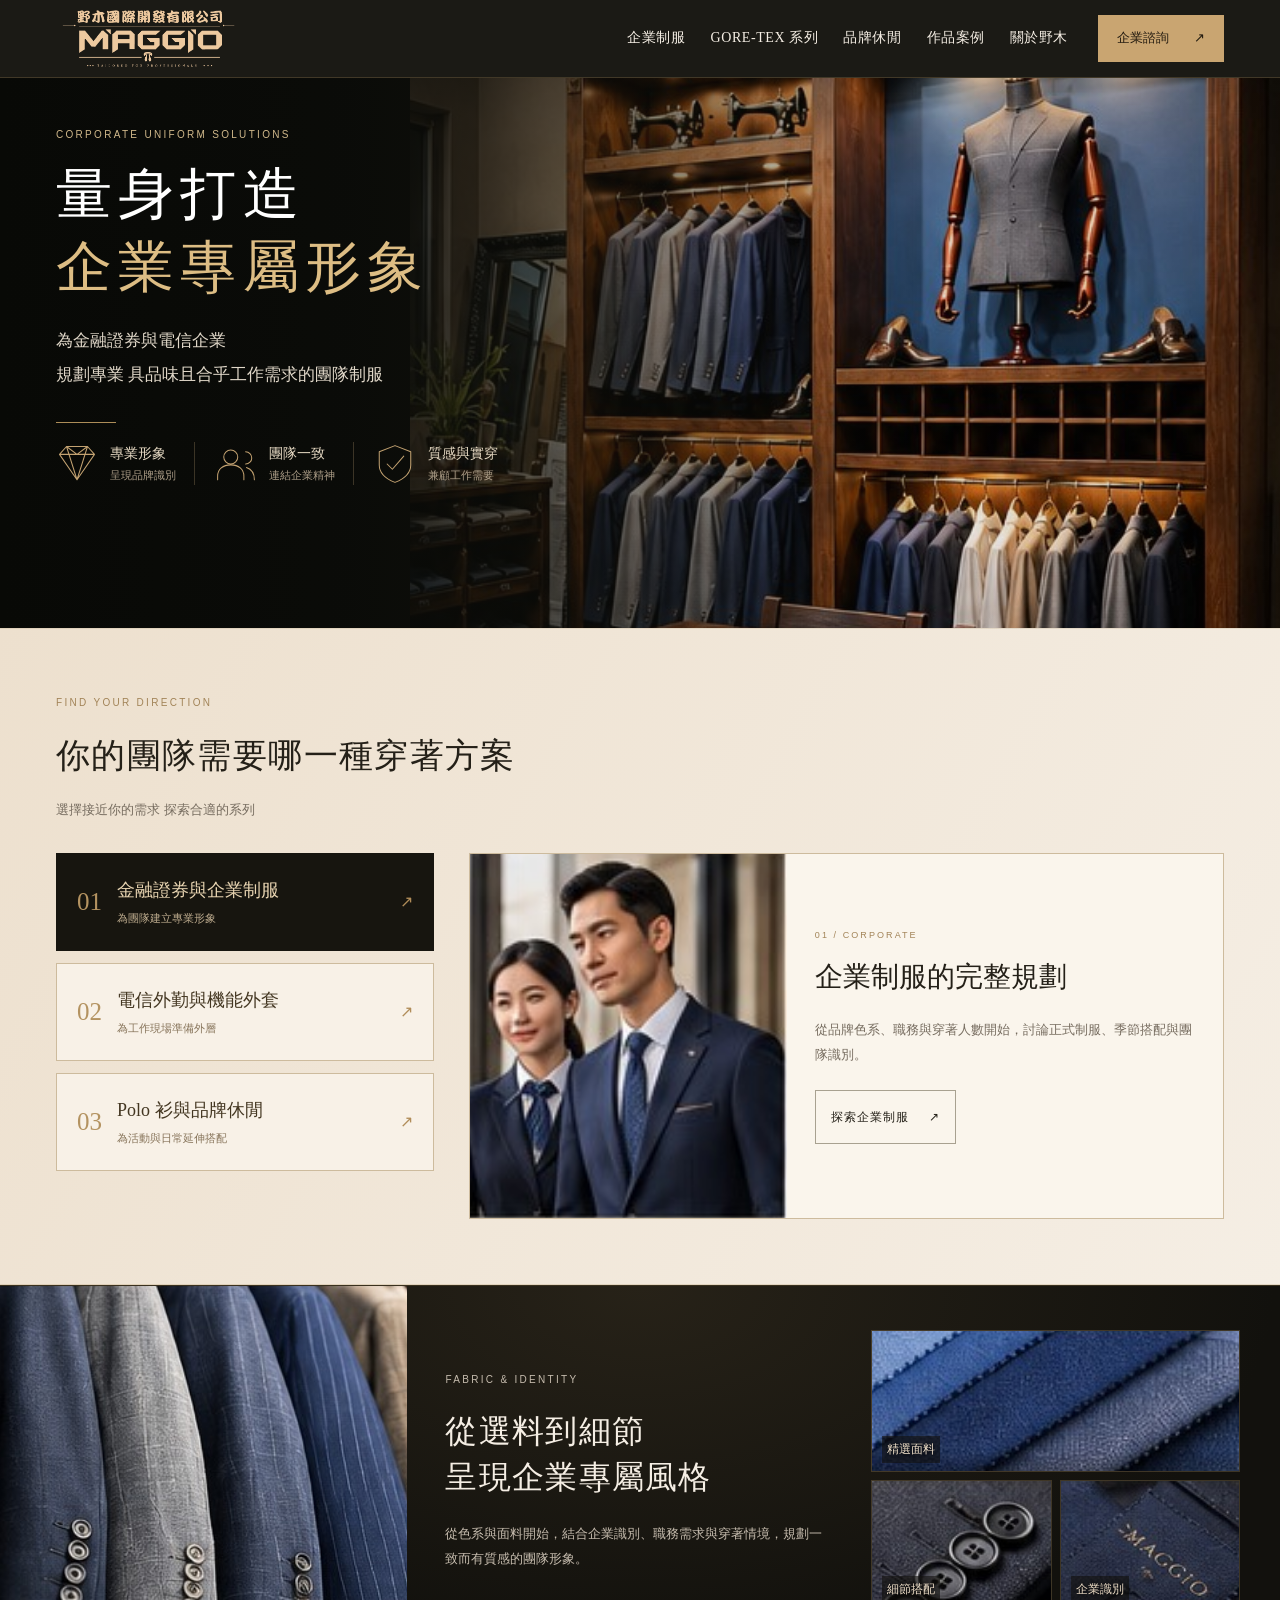
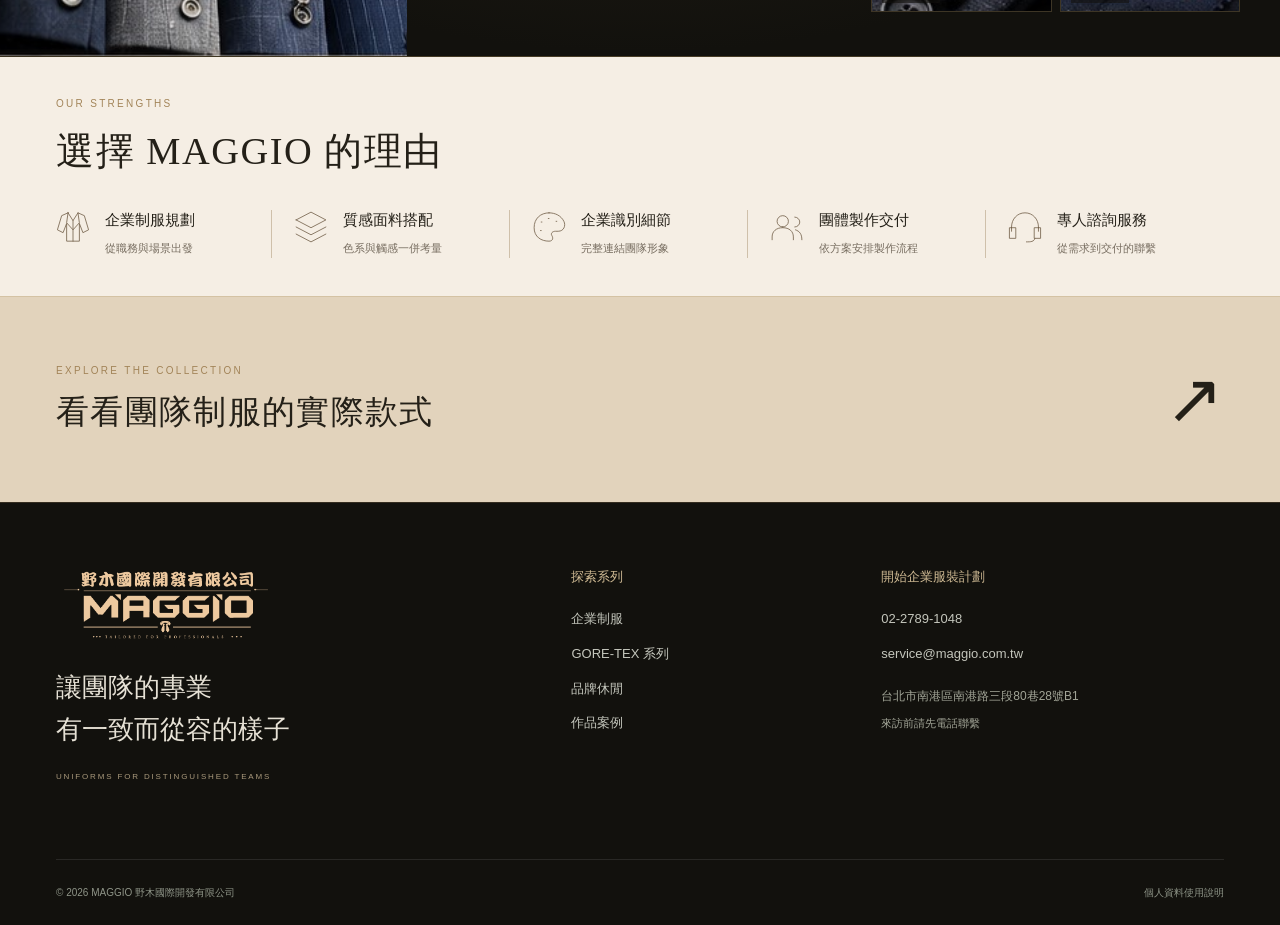
==== commit 29809524: "Keep one consultation entry and remove mobile fixed contact bar" ====
--- a/index.html
+++ b/index.html
@@ -1 +1 @@
-<!doctype html><html lang="zh-Hant"><head><meta charset="utf-8"><meta name="viewport" content="width=device-width,initial-scale=1"><title>MAGGIO 野木國際｜金融證券與電信企業制服</title><meta name="description" content="野木國際以金融證券及電信企業制服為核心 延伸 GORE-TEX 機能外套與品牌休閒規劃"><meta name="robots" content="noindex,nofollow"><meta name="theme-color" content="#151714"><link rel="icon" href="./assets/images/logo.png"><link rel="stylesheet" href="./assets/styles.css?v=20261012-5"><script src="./assets/site.js?v=20261012-1" defer></script><script src="./assets/experience.js?v=20261012-3" defer></script></head><body class="page-home"><a class="skip-link" href="#main">跳至主要內容</a><header class="site-header"><div class="container header-inner"><a class="brand" href="./index.html" aria-label="MAGGIO 野木國際 首頁"><img src="./assets/images/logo.png?v=d0197b16" alt="MAGGIO 野木國際開發有限公司" class="" loading="eager" decoding="async"></a><button class="menu-toggle" aria-label="開啟導覽選單" aria-expanded="false" aria-controls="main-nav"><span></span><span></span></button><nav class="main-nav" id="main-nav" aria-label="主導覽"><a href="./pages/corporate.html">企業制服</a><a href="./pages/performance.html">GORE-TEX 系列</a><a href="./pages/casual.html">品牌休閒</a><a href="./pages/projects.html">作品案例</a><a href="./pages/about.html">關於野木</a></nav><a class="header-cta" href="./pages/contact.html">企業諮詢 <span aria-hidden="true">↗</span></a></div></header><main id="main"><section class="home-hero reference-hero"><svg class="reference-photo hero-reference" viewBox="480 57 543 435" preserveAspectRatio="xMidYMid slice" role="img" aria-label="參考圖中的暖木服裝展示空間"><image href="./assets/images/reference-2.jpg" width="1024" height="1536"/></svg><div class="hero-shade"></div><div class="container hero-content"><p class="eyebrow">CORPORATE UNIFORM SOLUTIONS</p><h1>量身打造<br><em>企業專屬形象</em></h1><p class="hero-copy">為金融證券與電信企業<br>規劃專業 具品味且合乎工作需求的團隊制服</p><div class="hero-points"><div><svg class="line-icon" viewBox="0 0 48 48" aria-hidden="true"><path d="M4 13 12 4h24l8 9-20 29L4 13ZM4 13h40M12 4l12 38L36 4M12 4l12 9L36 4"/></svg><p>專業形象<small>呈現品牌識別</small></p></div><div><svg class="line-icon" viewBox="0 0 48 48" aria-hidden="true"><path d="M18 24a8 8 0 1 0 0-16 8 8 0 0 0 0 16ZM3 42v-4c0-8 6-13 15-13s15 5 15 13v4M35 10a7 7 0 0 1 0 14M36 28c6 2 9 6 9 14"/></svg><p>團隊一致<small>連結企業精神</small></p></div><div><svg class="line-icon" viewBox="0 0 48 48" aria-hidden="true"><path d="M24 3 42 10v15c0 9-8 16-18 20C14 41 6 34 6 25V10L24 3ZM15 24l6 6 13-15"/></svg><p>質感與實穿<small>兼顧工作需要</small></p></div></div><div class="hero-actions"><a class="button " href="./pages/contact.html">預約企業制服諮詢<span aria-hidden="true">↗</span></a></div></div></section><section class="section needs-guide warm" id="needs-guide"><div class="container"><div class="guide-heading"><div class="section-heading"><p class="eyebrow">FIND YOUR DIRECTION</p><h2>你的團隊<br>需要哪一種穿著方案</h2><p>選擇接近你的需求 探索合適的系列</p></div></div><div class="guide-layout"><div class="guide-options" role="group" aria-label="選擇企業服裝需求"><button class="guide-option" type="button" data-guide="corporate" aria-pressed="true" aria-controls="guide-corporate"><span>01</span><div>金融證券與企業制服<small>為團隊建立專業形象</small></div><b aria-hidden="true">↗</b></button><button class="guide-option" type="button" data-guide="performance" aria-pressed="false" aria-controls="guide-performance"><span>02</span><div>電信外勤與機能外套<small>為工作現場準備外層</small></div><b aria-hidden="true">↗</b></button><button class="guide-option" type="button" data-guide="casual" aria-pressed="false" aria-controls="guide-casual"><span>03</span><div>Polo 衫與品牌休閒<small>為活動與日常延伸搭配</small></div><b aria-hidden="true">↗</b></button></div><div class="guide-preview" aria-live="polite" aria-atomic="true"><div class="guide-panel" id="guide-corporate" ><svg class="reference-photo " viewBox="297 518 135 155" preserveAspectRatio="xMidYMid slice" role="img" aria-label="金融證券與企業制服"><image href="./assets/images/reference-2.jpg" width="1024" height="1536"/></svg><div><p class="eyebrow">01 / CORPORATE</p><h3>企業制服的完整規劃</h3><p>從品牌色系、職務與穿著人數開始，討論正式制服、季節搭配與團隊識別。</p><a class="button quiet" href="./pages/corporate.html">探索企業制服<span aria-hidden="true">↗</span></a></div></div><div class="guide-panel" id="guide-performance" hidden><svg class="reference-photo " viewBox="863 518 132 155" preserveAspectRatio="xMidYMid slice" role="img" aria-label="電信外勤與機能外套"><image href="./assets/images/reference-2.jpg" width="1024" height="1536"/></svg><div><p class="eyebrow">02 / PERFORMANCE</p><h3>讓機能配合工作需求</h3><p>從工作環境與季節開始，討論 GORE-TEX 系列、外層配置及團隊的穿著方式。</p><a class="button quiet" href="./pages/performance.html">探索 GORE-TEX 系列<span aria-hidden="true">↗</span></a></div></div><div class="guide-panel" id="guide-casual" hidden><svg class="reference-photo " viewBox="280 1280 224 165" preserveAspectRatio="xMidYMid slice" role="img" aria-label="Polo 衫與品牌休閒"><image href="./assets/images/reference-1.jpg" width="1024" height="1536"/></svg><div><p class="eyebrow">03 / CASUAL</p><h3>輕鬆也保有共同形象</h3><p>從活動、日常協作與企業色系出發，討論喬登、飛狼、皮爾卡登與金安德森的選品方向。</p><a class="button quiet" href="./pages/casual.html">探索品牌休閒<span aria-hidden="true">↗</span></a></div></div></div></div></div></section><section class="materials-band dark"><div class="materials-main"><svg class="reference-photo " viewBox="400 704 403 277" preserveAspectRatio="xMidYMid slice" role="img" aria-label="參考圖中的深藍與灰色服裝面料"><image href="./assets/images/reference-1.jpg" width="1024" height="1536"/></svg></div><div class="materials-copy"><p class="eyebrow">FABRIC & IDENTITY</p><h2>從選料到細節<br>呈現企業專屬風格</h2><p>從色系與面料開始，結合企業識別、職務需求與穿著情境，規劃一致而有質感的團隊形象。</p><a class="button " href="./pages/contact.html?service=corporate">討論面料與搭配<span aria-hidden="true">↗</span></a></div><div class="materials-details"><div><svg class="reference-photo " viewBox="690 760 307 75" preserveAspectRatio="xMidYMid slice" role="img" aria-label="參考圖中的面料樣本"><image href="./assets/images/reference-2.jpg" width="1024" height="1536"/></svg><span>精選面料</span></div><div><svg class="reference-photo " viewBox="690 881 151 83" preserveAspectRatio="xMidYMid slice" role="img" aria-label="參考圖中的袖口鈕扣"><image href="./assets/images/reference-2.jpg" width="1024" height="1536"/></svg><span>細節搭配</span></div><div><svg class="reference-photo " viewBox="851 881 146 85" preserveAspectRatio="xMidYMid slice" role="img" aria-label="參考圖中的企業識別細節"><image href="./assets/images/reference-2.jpg" width="1024" height="1536"/></svg><span>企業識別</span></div></div></section><section class="strengths-band container"><div class="section-heading"><p class="eyebrow">OUR STRENGTHS</p><h2>選擇 MAGGIO 的理由</h2></div><div class="strength-grid"><article><svg class="line-icon" viewBox="0 0 48 48" aria-hidden="true"><path d="M17 4 8 8 2 28l8 4 5-13v25h18V19l5 13 8-4L40 8l-9-4-7 11-7-11ZM17 4l-2 14 9 10 9-10-2-14M24 15v29"/></svg><div><h3>企業制服規劃</h3><p>從職務與場景出發</p></div></article><article><svg class="line-icon" viewBox="0 0 48 48" aria-hidden="true"><path d="M3 14 24 3l21 11-21 11L3 14Zm0 10 21 11 21-11M3 34l21 11 21-11"/></svg><div><h3>質感面料搭配</h3><p>色系與觸感一併考量</p></div></article><article><svg class="line-icon" viewBox="0 0 48 48" aria-hidden="true"><path d="M24 4C12 4 3 12 3 25s10 19 21 19c6 0 6-5 4-8-2-3 1-6 5-6h4c8 0 11-8 8-14C41 8 33 4 24 4ZM13 17h1M23 12h1M34 16h1M12 29h1"/></svg><div><h3>企業識別細節</h3><p>完整連結團隊形象</p></div></article><article><svg class="line-icon" viewBox="0 0 48 48" aria-hidden="true"><path d="M18 24a8 8 0 1 0 0-16 8 8 0 0 0 0 16ZM3 42v-4c0-8 6-13 15-13s15 5 15 13v4M35 10a7 7 0 0 1 0 14M36 28c6 2 9 6 9 14"/></svg><div><h3>團體製作交付</h3><p>依方案安排製作流程</p></div></article><article><svg class="line-icon" viewBox="0 0 48 48" aria-hidden="true"><path d="M5 30V24C5 13 13 4 24 4s19 9 19 20v6M5 25H2v15h9V25H5Zm38 0h3v15h-9V25h6ZM38 40c-1 5-6 5-12 5"/></svg><div><h3>專人諮詢服務</h3><p>從需求到交付的聯繫</p></div></article></div></section><a class="next-page" href="./pages/projects.html"><div class="container"><div><p class="eyebrow">EXPLORE THE COLLECTION</p><h2>看看團隊制服的實際款式</h2></div><span class="next-arrow" aria-hidden="true">↗</span></div></a></main><footer class="site-footer"><div class="container footer-top"><div><a class="brand" href="./index.html"><img src="./assets/images/logo.png?v=d0197b16" alt="MAGGIO 野木國際開發有限公司" class="" loading="lazy" decoding="async"></a><p>讓團隊的專業<br>有一致而從容的樣子</p><p class="eyebrow">UNIFORMS FOR DISTINGUISHED TEAMS</p></div><div class="footer-links"><h3>探索系列</h3><a href="./pages/corporate.html">企業制服</a><a href="./pages/performance.html">GORE-TEX 系列</a><a href="./pages/casual.html">品牌休閒</a><a href="./pages/projects.html">作品案例</a></div><div class="footer-contact"><h3>開始企業服裝計劃</h3><a href="tel:+886227891048">02-2789-1048</a><a href="mailto:service@maggio.com.tw">service@maggio.com.tw</a><p>台北市南港區南港路三段80巷28號B1</p><small>來訪前請先電話聯繫</small></div></div><div class="container footer-bottom"><span>© 2026 MAGGIO 野木國際開發有限公司</span><a href="./pages/contact.html#privacy">個人資料使用說明</a></div></footer><nav class="mobile-contact" aria-label="快速聯絡"><a href="tel:+886227891048"><span aria-hidden="true">☎</span> 電話諮詢</a><a href="./pages/contact.html">企業制服諮詢 <span aria-hidden="true">↗</span></a></nav></body></html>+<!doctype html><html lang="zh-Hant"><head><meta charset="utf-8"><meta name="viewport" content="width=device-width,initial-scale=1"><title>MAGGIO 野木國際｜金融證券與電信企業制服</title><meta name="description" content="野木國際以金融證券及電信企業制服為核心 延伸 GORE-TEX 機能外套與品牌休閒規劃"><meta name="robots" content="noindex,nofollow"><meta name="theme-color" content="#151714"><link rel="icon" href="./assets/images/logo.png"><link rel="stylesheet" href="./assets/styles.css?v=20261012-6"><script src="./assets/site.js?v=20261012-1" defer></script><script src="./assets/experience.js?v=20261012-4" defer></script></head><body class="page-home"><a class="skip-link" href="#main">跳至主要內容</a><header class="site-header"><div class="container header-inner"><a class="brand" href="./index.html" aria-label="MAGGIO 野木國際 首頁"><img src="./assets/images/logo.png?v=d0197b16" alt="MAGGIO 野木國際開發有限公司" class="" loading="eager" decoding="async"></a><button class="menu-toggle" aria-label="開啟導覽選單" aria-expanded="false" aria-controls="main-nav"><span></span><span></span></button><nav class="main-nav" id="main-nav" aria-label="主導覽"><a href="./pages/corporate.html">企業制服</a><a href="./pages/performance.html">GORE-TEX 系列</a><a href="./pages/casual.html">品牌休閒</a><a href="./pages/projects.html">作品案例</a><a href="./pages/about.html">關於野木</a></nav><a class="header-cta" href="./pages/contact.html">企業諮詢 <span aria-hidden="true">↗</span></a></div></header><main id="main"><section class="home-hero reference-hero"><svg class="reference-photo hero-reference" viewBox="480 57 543 435" preserveAspectRatio="xMidYMid slice" role="img" aria-label="參考圖中的暖木服裝展示空間"><image href="./assets/images/reference-2.jpg" width="1024" height="1536"/></svg><div class="hero-shade"></div><div class="container hero-content"><p class="eyebrow">CORPORATE UNIFORM SOLUTIONS</p><h1>量身打造<br><em>企業專屬形象</em></h1><p class="hero-copy">為金融證券與電信企業<br>規劃專業 具品味且合乎工作需求的團隊制服</p><div class="hero-points"><div><svg class="line-icon" viewBox="0 0 48 48" aria-hidden="true"><path d="M4 13 12 4h24l8 9-20 29L4 13ZM4 13h40M12 4l12 38L36 4M12 4l12 9L36 4"/></svg><p>專業形象<small>呈現品牌識別</small></p></div><div><svg class="line-icon" viewBox="0 0 48 48" aria-hidden="true"><path d="M18 24a8 8 0 1 0 0-16 8 8 0 0 0 0 16ZM3 42v-4c0-8 6-13 15-13s15 5 15 13v4M35 10a7 7 0 0 1 0 14M36 28c6 2 9 6 9 14"/></svg><p>團隊一致<small>連結企業精神</small></p></div><div><svg class="line-icon" viewBox="0 0 48 48" aria-hidden="true"><path d="M24 3 42 10v15c0 9-8 16-18 20C14 41 6 34 6 25V10L24 3ZM15 24l6 6 13-15"/></svg><p>質感與實穿<small>兼顧工作需要</small></p></div></div></div></section><section class="section needs-guide warm" id="needs-guide"><div class="container"><div class="guide-heading"><div class="section-heading"><p class="eyebrow">FIND YOUR DIRECTION</p><h2>你的團隊<br>需要哪一種穿著方案</h2><p>選擇接近你的需求 探索合適的系列</p></div></div><div class="guide-layout"><div class="guide-options" role="group" aria-label="選擇企業服裝需求"><button class="guide-option" type="button" data-guide="corporate" aria-pressed="true" aria-controls="guide-corporate"><span>01</span><div>金融證券與企業制服<small>為團隊建立專業形象</small></div><b aria-hidden="true">↗</b></button><button class="guide-option" type="button" data-guide="performance" aria-pressed="false" aria-controls="guide-performance"><span>02</span><div>電信外勤與機能外套<small>為工作現場準備外層</small></div><b aria-hidden="true">↗</b></button><button class="guide-option" type="button" data-guide="casual" aria-pressed="false" aria-controls="guide-casual"><span>03</span><div>Polo 衫與品牌休閒<small>為活動與日常延伸搭配</small></div><b aria-hidden="true">↗</b></button></div><div class="guide-preview" aria-live="polite" aria-atomic="true"><div class="guide-panel" id="guide-corporate" ><svg class="reference-photo " viewBox="297 518 135 155" preserveAspectRatio="xMidYMid slice" role="img" aria-label="金融證券與企業制服"><image href="./assets/images/reference-2.jpg" width="1024" height="1536"/></svg><div><p class="eyebrow">01 / CORPORATE</p><h3>企業制服的完整規劃</h3><p>從品牌色系、職務與穿著人數開始，討論正式制服、季節搭配與團隊識別。</p><a class="button quiet" href="./pages/corporate.html">探索企業制服<span aria-hidden="true">↗</span></a></div></div><div class="guide-panel" id="guide-performance" hidden><svg class="reference-photo " viewBox="863 518 132 155" preserveAspectRatio="xMidYMid slice" role="img" aria-label="電信外勤與機能外套"><image href="./assets/images/reference-2.jpg" width="1024" height="1536"/></svg><div><p class="eyebrow">02 / PERFORMANCE</p><h3>讓機能配合工作需求</h3><p>從工作環境與季節開始，討論 GORE-TEX 系列、外層配置及團隊的穿著方式。</p><a class="button quiet" href="./pages/performance.html">探索 GORE-TEX 系列<span aria-hidden="true">↗</span></a></div></div><div class="guide-panel" id="guide-casual" hidden><svg class="reference-photo " viewBox="280 1280 224 165" preserveAspectRatio="xMidYMid slice" role="img" aria-label="Polo 衫與品牌休閒"><image href="./assets/images/reference-1.jpg" width="1024" height="1536"/></svg><div><p class="eyebrow">03 / CASUAL</p><h3>輕鬆也保有共同形象</h3><p>從活動、日常協作與企業色系出發，討論喬登、飛狼、皮爾卡登與金安德森的選品方向。</p><a class="button quiet" href="./pages/casual.html">探索品牌休閒<span aria-hidden="true">↗</span></a></div></div></div></div></div></section><section class="materials-band dark"><div class="materials-main"><svg class="reference-photo " viewBox="400 704 403 277" preserveAspectRatio="xMidYMid slice" role="img" aria-label="參考圖中的深藍與灰色服裝面料"><image href="./assets/images/reference-1.jpg" width="1024" height="1536"/></svg></div><div class="materials-copy"><p class="eyebrow">FABRIC & IDENTITY</p><h2>從選料到細節<br>呈現企業專屬風格</h2><p>從色系與面料開始，結合企業識別、職務需求與穿著情境，規劃一致而有質感的團隊形象。</p></div><div class="materials-details"><div><svg class="reference-photo " viewBox="690 760 307 75" preserveAspectRatio="xMidYMid slice" role="img" aria-label="參考圖中的面料樣本"><image href="./assets/images/reference-2.jpg" width="1024" height="1536"/></svg><span>精選面料</span></div><div><svg class="reference-photo " viewBox="690 881 151 83" preserveAspectRatio="xMidYMid slice" role="img" aria-label="參考圖中的袖口鈕扣"><image href="./assets/images/reference-2.jpg" width="1024" height="1536"/></svg><span>細節搭配</span></div><div><svg class="reference-photo " viewBox="851 881 146 85" preserveAspectRatio="xMidYMid slice" role="img" aria-label="參考圖中的企業識別細節"><image href="./assets/images/reference-2.jpg" width="1024" height="1536"/></svg><span>企業識別</span></div></div></section><section class="strengths-band container"><div class="section-heading"><p class="eyebrow">OUR STRENGTHS</p><h2>選擇 MAGGIO 的理由</h2></div><div class="strength-grid"><article><svg class="line-icon" viewBox="0 0 48 48" aria-hidden="true"><path d="M17 4 8 8 2 28l8 4 5-13v25h18V19l5 13 8-4L40 8l-9-4-7 11-7-11ZM17 4l-2 14 9 10 9-10-2-14M24 15v29"/></svg><div><h3>企業制服規劃</h3><p>從職務與場景出發</p></div></article><article><svg class="line-icon" viewBox="0 0 48 48" aria-hidden="true"><path d="M3 14 24 3l21 11-21 11L3 14Zm0 10 21 11 21-11M3 34l21 11 21-11"/></svg><div><h3>質感面料搭配</h3><p>色系與觸感一併考量</p></div></article><article><svg class="line-icon" viewBox="0 0 48 48" aria-hidden="true"><path d="M24 4C12 4 3 12 3 25s10 19 21 19c6 0 6-5 4-8-2-3 1-6 5-6h4c8 0 11-8 8-14C41 8 33 4 24 4ZM13 17h1M23 12h1M34 16h1M12 29h1"/></svg><div><h3>企業識別細節</h3><p>完整連結團隊形象</p></div></article><article><svg class="line-icon" viewBox="0 0 48 48" aria-hidden="true"><path d="M18 24a8 8 0 1 0 0-16 8 8 0 0 0 0 16ZM3 42v-4c0-8 6-13 15-13s15 5 15 13v4M35 10a7 7 0 0 1 0 14M36 28c6 2 9 6 9 14"/></svg><div><h3>團體製作交付</h3><p>依方案安排製作流程</p></div></article><article><svg class="line-icon" viewBox="0 0 48 48" aria-hidden="true"><path d="M5 30V24C5 13 13 4 24 4s19 9 19 20v6M5 25H2v15h9V25H5Zm38 0h3v15h-9V25h6ZM38 40c-1 5-6 5-12 5"/></svg><div><h3>專人諮詢服務</h3><p>從需求到交付的聯繫</p></div></article></div></section><a class="next-page" href="./pages/projects.html"><div class="container"><div><p class="eyebrow">EXPLORE THE COLLECTION</p><h2>看看團隊制服的實際款式</h2></div><span class="next-arrow" aria-hidden="true">↗</span></div></a></main><footer class="site-footer"><div class="container footer-top"><div><a class="brand" href="./index.html"><img src="./assets/images/logo.png?v=d0197b16" alt="MAGGIO 野木國際開發有限公司" class="" loading="lazy" decoding="async"></a><p>讓團隊的專業<br>有一致而從容的樣子</p><p class="eyebrow">UNIFORMS FOR DISTINGUISHED TEAMS</p></div><div class="footer-links"><h3>探索系列</h3><a href="./pages/corporate.html">企業制服</a><a href="./pages/performance.html">GORE-TEX 系列</a><a href="./pages/casual.html">品牌休閒</a><a href="./pages/projects.html">作品案例</a></div><div class="footer-contact"><h3>開始企業服裝計劃</h3><a href="tel:+886227891048">02-2789-1048</a><a href="mailto:service@maggio.com.tw">service@maggio.com.tw</a><p>台北市南港區南港路三段80巷28號B1</p><small>來訪前請先電話聯繫</small></div></div><div class="container footer-bottom"><span>© 2026 MAGGIO 野木國際開發有限公司</span><a href="./pages/contact.html#privacy">個人資料使用說明</a></div></footer></body></html>
--- a/assets/styles.css
+++ b/assets/styles.css
@@ -4,17 +4,17 @@
 @media(max-width:850px){.site-header{height:82px}.main-nav{display:none;position:absolute;left:0;right:0;top:82px;background:var(--dark);padding:25px 32px;border-top:1px solid #ffffff20}.main-nav.open{display:flex;flex-direction:column;align-items:stretch;gap:10px}.main-nav>a{font-size:15px;padding-block:10px}.menu-toggle{display:block;margin-left:auto;width:34px;height:36px;border:0;background:none;padding:5px}.menu-toggle span{display:block;height:1px;background:#e4dccb;margin:7px 0;transition:transform .25s}.menu-toggle[aria-expanded=true] span:first-child{transform:translateY(4px) rotate(45deg)}.menu-toggle[aria-expanded=true] span:last-child{transform:translateY(-4px) rotate(-45deg)}.header-cta{font-size:11px}.series-grid{gap:18px}.series-card{height:320px}.series-card h3{font-size:23px}.series-card p:not(.eyebrow){font-size:11px}.series-card .eyebrow{font-size:7px}.editorial-intro{gap:20px 45px}.sector-grid{gap:25px}.sector-grid h3{font-size:22px}.footer-top{grid-template-columns:1fr 1fr}.footer-top>div:first-child{grid-column:1/-1}.feature-split{gap:40px}.feature-split figure img{height:350px}.collection-grid{gap:35px 20px}.collection-caption h3{font-size:20px}.proposal-card>img{height:310px}.viewer-grid{grid-template-columns:1fr}.viewer-image{height:45vh}.viewer-copy{padding:25px}.viewer-controls{margin-top:25px}.viewer-copy h2{font-size:26px}.collection-dialog{width:90vw}.casual-editorial{gap:40px}.casual-editorial figure{padding:20px}.casual-editorial figure img{height:430px}.contact-grid{grid-template-columns:1fr;gap:45px}.contact-info{display:grid;grid-template-columns:1fr 1fr;gap:0 40px}.contact-info .eyebrow,.contact-info h2{grid-column:1/-1}.consult-note{grid-column:2;grid-row:3/7;margin-top:0}.visit-split{gap:40px}.performance-hero h1{font-size:60px}}
 @media(max-width:600px){html{scroll-padding-top:85px}body{font-size:15px}.container{width:calc(100% - 40px)}.section{padding-block:65px}.site-header{height:76px}.brand{width:145px}.header-inner{gap:15px}.header-cta{padding:8px 10px;gap:8px;font-size:10px}.main-nav{top:76px;padding:20px}.menu-toggle{width:26px;padding:0}.home-hero{min-height:775px}.home-hero>.hero-image{height:400px;inset:auto 0 0;object-position:65% center}.hero-shade{background:linear-gradient(180deg,#151714 0%,#151714 47%,#15171438 73%,#15171470)}.hero-content{padding-block:46px 380px}.hero-content h1{font-size:44px;line-height:1.35}.hero-en{font-size:23px;margin-top:14px}.hero-copy{font-size:13px;margin-top:20px}.hero-content .eyebrow{font-size:8px;margin-bottom:18px}.hero-actions{gap:12px;margin-top:25px;flex-wrap:wrap}.button{font-size:12px;padding:12px 17px;gap:24px;min-height:47px}.hero-bottom{bottom:18px;font-size:7px;letter-spacing:.1em}.hero-bottom>span:last-child{display:none}.editorial-intro{grid-template-columns:1fr;gap:22px;margin-bottom:35px}.editorial-intro .eyebrow{margin:0}.editorial-intro>p:last-child{font-size:14px}.series-grid{grid-template-columns:1fr;gap:20px}.series-card{height:315px}.series-card>div{inset:auto 25px 28px}.series-card h3{font-size:28px}.series-card p:not(.eyebrow){font-size:13px}.series-card .eyebrow{font-size:9px}.client-section{padding-top:30px}.client-section .section-heading{text-align:left}.client-toolbar{display:block;font-size:11px}.client-toolbar>div{margin-top:14px}.client-track li{flex-basis:150px;height:85px}.client-track{gap:12px}.client-section .note{font-size:10px}.section-heading{margin-bottom:30px}.section-heading h2{font-size:30px}.section-heading>p:last-child:not(.eyebrow){font-size:13px}.feature-split{grid-template-columns:1fr;gap:35px}.feature-split h2{font-size:31px}.feature-split p:not(.eyebrow){font-size:14px}.feature-split figure img{height:330px}.next-page{padding-block:40px}.next-page h2{font-size:25px}.next-arrow{font-size:44px}.next-page .eyebrow{font-size:8px}.site-footer{padding-top:45px}.footer-top{gap:35px 25px;padding-bottom:40px}.footer-top .brand{width:200px}.footer-top .brand+p{font-size:23px}.footer-contact a{overflow-wrap:anywhere;font-size:12px}.footer-contact p{font-size:11px}.footer-links a{font-size:12px}.footer-top h3{font-size:12px}.footer-bottom{display:block;font-size:9px}.footer-bottom a{display:block;margin-top:8px}.page-intro{padding-block:24px 45px}.breadcrumbs{margin-bottom:40px;font-size:10px}.page-intro h1{font-size:39px}.page-intro .intro-copy{font-size:14px;margin-top:20px}.page-intro .eyebrow{font-size:9px}.wide-image img{height:320px;object-position:72% center}.wide-image>span{font-size:8px;left:15px;bottom:15px}.section-heading-row{grid-template-columns:1fr;gap:25px;margin-bottom:35px}.section-heading-row>p{font-size:14px}.sector-grid{grid-template-columns:1fr;gap:30px}.sector-grid article{padding-top:20px}.sector-grid span{margin-bottom:12px}.sector-grid h3{font-size:24px;margin-bottom:10px}.collection-grid{grid-template-columns:1fr 1fr;gap:30px 15px}.photo-button img{padding:8px}.photo-button>span{opacity:1;transform:none;font-size:10px;padding:6px 10px}.collection-caption{padding-top:16px}.collection-caption .eyebrow{font-size:7px;letter-spacing:.15em}.collection-caption h3{font-size:19px}.collection-caption>p:last-child{font-size:11px;line-height:1.8;margin-top:8px}.collection-grid.two{grid-template-columns:1fr;gap:30px}.collection-grid.two .photo-button{aspect-ratio:1.2}.process-grid{grid-template-columns:1fr 1fr;gap:30px 25px}.process-grid h3{font-size:21px}.process-grid p{font-size:12px}.performance-hero{min-height:560px}.performance-hero>.container{padding-block:60px}.performance-hero h1{font-size:48px}.performance-hero h1>span{font-size:24px}.performance-hero p:not(.eyebrow){font-size:14px}.performance-hero .hero-shade{background:linear-gradient(90deg,#151714f0,#15171480)}.performance-hero small{font-size:9px}.casual-editorial{grid-template-columns:1fr;gap:35px;padding-bottom:60px}.casual-editorial figure img{height:430px}.casual-editorial h2{font-size:30px}.casual-editorial p:not(.eyebrow){font-size:14px}.brand-grid{grid-template-columns:1fr;gap:20px}.brand-grid article{padding:27px}.brand-grid h3{font-size:29px}.pair-links{flex-wrap:wrap;gap:12px}.proposal-grid{grid-template-columns:1fr;gap:25px}.proposal-card{padding:18px}.proposal-card>img{height:380px}.proposal-card>div{padding-top:20px}.proposal-card h3{font-size:23px}.filter-bar{gap:8px;padding-bottom:20px;margin-bottom:25px}.filter-bar button{padding:8px 12px;font-size:12px}.filter-status{flex-basis:100%;margin:8px 0 0;font-size:11px}.office-video>div{padding-block:12px}.office-video p{font-size:8px}.office-sound{padding:6px 12px;font-size:11px}.contact-info{display:block}.contact-info .contact-phone{font-size:30px}.consult-note{margin-top:30px}.form-panel{padding:25px 20px}.form-panel h2{font-size:24px}.form-grid{grid-template-columns:1fr}.form-field input,.form-field select,.form-field textarea{font-size:16px}.form-field label{font-size:12px}.visit-split{grid-template-columns:1fr;gap:30px}.visit-split>img{height:280px}.visit-split h2{font-size:30px}.visit-split p:not(.eyebrow){font-size:14px}.privacy h2{font-size:21px}.privacy p{font-size:12px}.viewer-copy{padding:24px}.viewer-copy h2{font-size:23px}.viewer-description{font-size:12px}.viewer-image-wrap{padding:15px}.viewer-image{height:43vh}.viewer-controls{font-size:10px}}
 @media(prefers-reduced-motion:reduce){html{scroll-behavior:auto}*,*:before,*:after{transition:none!important;animation:none!important}}
-/* Reference edition: warm timber, ink black, fine gold and ivory. */
-:root{--dark:#12110d;--ink:#242018;--muted:#776d60;--gold:#c39b62;--cream:#f5eee4;--warm:#ebe1d4;--line:#cfc0aa}.reference-photo{display:block;width:100%;height:auto;overflow:hidden}.reference-photo image{filter:none}.site-header{height:78px;background:#12110df5;border-bottom:1px solid #b3935e40}.brand{width:185px}.brand img{filter:brightness(0) saturate(100%) invert(83%) sepia(21%) saturate(450%) hue-rotate(351deg) brightness(93%)}.main-nav>a{font-family:var(--serif);font-size:14px;letter-spacing:.04em}.header-cta{background:#c9a571;color:#221a0f;border-color:#c9a571}.header-cta:hover{background:#d8b981}.button{background:linear-gradient(100deg,#bc9158,#d1ad77);border-color:#c29a60;color:#211a10}.button:hover{background:#d8b981;color:#211a10}.dark{background:radial-gradient(ellipse at 50% 0,#272218,#12110d 70%)}.dark .button.quiet{color:#e4d1af}.dark p{color:#c6bcae}.eyebrow{color:#a28458}.reference-hero{min-height:550px;background:#100f0c}.hero-reference{position:absolute;inset:0 0 0 auto;width:68%;height:100%;z-index:-2}.reference-hero .hero-shade{background:linear-gradient(90deg,#080906 0%,#0a0b08f5 27%,#0f100b9c 45%,#12100b18 75%)}.reference-hero .hero-content{padding-block:48px 55px}.reference-hero h1{font-size:clamp(43px,4.4vw,65px);line-height:1.3;letter-spacing:.11em}.reference-hero h1 em{font-style:normal;color:#ddbd84}.reference-hero .eyebrow{color:#d1b98b;margin-bottom:15px}.reference-hero .hero-copy{font-family:var(--serif);font-size:17px;margin-top:20px;color:#e1d8c9}.hero-points{display:flex;gap:20px;margin-top:30px;padding-top:20px;position:relative}.hero-points:before{content:"";position:absolute;top:0;left:0;width:60px;height:1px;background:#ad8d58}.hero-points>div{display:flex;gap:12px;align-items:center;padding-right:18px;border-right:1px solid #b59b714a}.hero-points>div:last-child{border:0}.hero-points p{font-family:var(--serif);font-size:14px;color:#e6d9c3;line-height:1.7}.hero-points small{display:block;font-size:11px;color:#ad9e88}.line-icon{width:42px;height:42px;fill:none;stroke:currentColor;stroke-width:1.15;stroke-linecap:round;stroke-linejoin:round;color:#c3a271;flex-shrink:0}.hero-actions{margin-top:30px}.industry-band{display:grid;grid-template-columns:.82fr 2fr;gap:35px;padding-block:30px}.industry-band>div:first-child{align-self:center}.industry-band h2{font-size:30px}.industry-band .eyebrow{margin-bottom:15px}.industry-band>div>p:last-child{font-size:12px;margin-top:15px}.industry-grid{display:grid;grid-template-columns:repeat(5,1fr);gap:10px}.industry-card{display:block}.industry-card>.reference-photo{height:180px;border:1px solid #ccb99b;transition:filter .3s}.industry-card:hover>.reference-photo{filter:brightness(1.1)}.industry-card>div{position:relative;padding:14px 0 0 30px}.industry-card .line-icon{position:absolute;left:0;top:16px;width:25px;height:25px;color:#76664d}.industry-card h3{font-size:13px;white-space:nowrap}.industry-card p{font-size:9px;margin-top:5px}.materials-band{display:grid;grid-template-columns:1.05fr 1fr .95fr;align-items:stretch;gap:38px;padding-right:40px;border-block:1px solid #a88a4f45}.materials-main .reference-photo{width:100%;height:100%;min-height:370px}.materials-copy{align-self:center;padding-block:40px}.materials-copy h2{font-size:32px}.materials-copy p:not(.eyebrow){font-size:13px;margin-top:22px;max-width:420px}.materials-copy .button{margin-top:25px;font-size:12px}.materials-details{display:grid;grid-template-columns:1fr 1fr;gap:8px;padding-block:25px;align-content:center}.materials-details>div{position:relative;border:1px solid #9e835950;overflow:hidden}.materials-details>div:first-child{grid-column:1/-1}.materials-details .reference-photo{height:130px}.materials-details>div:first-child .reference-photo{height:140px}.materials-details span{position:absolute;bottom:8px;left:10px;color:#efdfc8;font-size:12px;text-shadow:0 1px 5px #000;background:#12100c99;padding:2px 5px}.strengths-band{padding-block:38px}.strengths-band .section-heading{margin-bottom:30px}.strengths-band h2{font-size:32px}.strengths-band .eyebrow{margin-bottom:12px}.strength-grid{display:grid;grid-template-columns:repeat(5,1fr);gap:22px}.strength-grid article{display:flex;gap:15px;border-right:1px solid var(--line);padding-right:15px;align-items:start}.strength-grid article:last-child{border:0}.strength-grid h3{font-size:15px;margin-bottom:6px}.strength-grid p{font-size:11px}.strength-grid .line-icon{width:34px;height:34px;color:#73614a}.home-cases{padding-block:35px;border-top:1px solid #bba16f30}.home-cases>.container{display:grid;grid-template-columns:.7fr 2.4fr;gap:35px;align-items:center}.home-cases h2{font-size:31px}.home-cases p:not(.eyebrow){font-size:12px;margin-top:15px}.home-cases .eyebrow{margin-bottom:12px}.home-case-grid{display:grid;grid-template-columns:repeat(4,1fr);gap:12px}.home-case{position:relative;overflow:hidden;border:1px solid #c6a37370}.home-case>.reference-photo{height:180px}.home-case:after{content:"";position:absolute;inset:0;background:linear-gradient(transparent 35%,#12100af2);pointer-events:none}.home-case>div{position:absolute;left:14px;right:14px;bottom:12px;z-index:1}.home-case h3{font-size:16px}.home-case p:not(.eyebrow){font-size:10px;margin-top:3px}.home-case span{position:absolute;right:0;bottom:0;color:#dfc297}.collection-mosaic{display:grid;grid-template-columns:1.1fr 1.3fr .56fr;gap:20px;padding-block:45px}.collection-mosaic>div:first-child{align-self:center;padding-right:20px}.collection-mosaic h2{font-size:34px}.collection-mosaic p:not(.eyebrow){font-size:14px;margin-top:20px}.collection-mosaic .button{margin-top:25px;font-size:12px}.mosaic-large>.reference-photo{height:330px}.mosaic-stack{display:grid;grid-template-rows:repeat(3,1fr);gap:8px}.mosaic-stack .reference-photo{height:100%;max-height:105px}.showroom-band{display:grid;grid-template-columns:1.45fr 1fr;background:#12110d;color:#f1e3ce;border-block:1px solid #bca17040}.showroom-band>div:first-child .reference-photo{height:350px}.showroom-copy{align-self:center;padding:40px 50px}.showroom-copy .eyebrow{color:#bea174}.showroom-copy h2{font-size:33px}.showroom-copy>p:not(.eyebrow){font-size:14px;color:#c9bfae;margin-top:20px}.showroom-copy .button{margin-top:25px;font-size:12px}.series-links{padding-block:25px 40px;border-top:1px solid #bba06b50}.series-links>.container{display:grid;grid-template-columns:repeat(4,1fr);gap:20px}.series-links a{position:relative;display:block}.series-links .reference-photo{height:190px;border:1px solid #b39b715e}.series-links h3{font-size:23px;margin-top:12px}.series-links .eyebrow{font-size:9px;margin-top:8px;margin-bottom:0;color:#b5a083}.series-links a>span{position:absolute;right:0;bottom:0;color:#cfb17c;font-size:22px}.page-home .client-section{padding-top:50px;padding-bottom:55px}.page-home .client-section .section-heading{margin-bottom:25px}.page-home .client-section h2{font-size:32px}.page-home .client-section .section-heading p{font-size:13px;margin-inline:auto}.page-home .site-footer{border-top:1px solid #c6a06c30}.page-intro{padding-block:28px 48px;background:radial-gradient(ellipse at left bottom,#c5a5780c,transparent 70%)}.breadcrumbs{margin-bottom:40px}.page-intro h1{font-size:clamp(40px,4.2vw,61px)}.page-intro .intro-copy{font-family:var(--serif);font-size:17px}.wide-image>.reference-photo{height:430px}.wide-image>span{background:#100e0cb3;color:#e6cd9e}.feature-split figure>.reference-photo{height:400px}.visit-split>.reference-photo{height:350px}.casual-editorial figure>.reference-photo{height:450px}.section-heading h2{font-size:clamp(30px,3vw,43px)}.sector-grid article{border-color:#c9b18d}.brand-grid article{border-top:1px solid #b79969;background:linear-gradient(120deg,#f6efe5,#efe4d5)}.collection-card .photo-button{background:#e9e0d3;border:1px solid #c5ae8e45}.proposal-card{border:1px solid #c6af8a50}.next-page{background:#e2d3bc;border-top:1px solid #bca47760}.next-page:hover{background:#d8c29f}.site-footer{background:#12110d}.form-panel{background:linear-gradient(135deg,#eee2d0,#f4ebdf)}.client-track li{border-color:#d7c6ad}.client-track img{filter:saturate(.7)}
-@media(max-width:1100px){.hero-points{gap:12px}.hero-points>div{gap:8px;padding-right:12px}.hero-points .line-icon{width:32px;height:32px}.hero-points p{font-size:12px}.hero-points small{font-size:10px}.industry-band{grid-template-columns:1fr;gap:25px;padding-block:35px}.industry-band>div:first-child{display:grid;grid-template-columns:1fr 1fr;gap:5px 25px}.industry-band>div:first-child .eyebrow{grid-column:1/-1}.industry-band>div:first-child>p:last-child{align-self:center}.industry-card>.reference-photo{height:210px}.materials-band{gap:25px;padding-right:25px}.materials-copy h2{font-size:28px}.materials-copy .button{padding:12px 15px;gap:14px}.strength-grid{gap:14px}.strength-grid article{gap:10px;padding-right:10px}.strength-grid h3{font-size:13px}.strength-grid p{font-size:10px}.home-cases>.container{grid-template-columns:1fr;gap:25px}.home-case>.reference-photo{height:220px}.showroom-copy{padding:30px}.showroom-copy h2{font-size:29px}.series-links .reference-photo{height:150px}.series-links h3{font-size:20px}}
-@media(max-width:850px){.site-header{height:76px}.main-nav{top:76px}.materials-band{grid-template-columns:1fr 1fr;padding-right:30px;gap:25px}.materials-details{grid-column:1/-1;display:grid;grid-template-columns:2fr 1fr 1fr;padding:0 0 25px 30px}.materials-details>div:first-child{grid-column:auto}.materials-details>div:first-child .reference-photo,.materials-details .reference-photo{height:120px}.materials-main .reference-photo{min-height:330px}.materials-copy h2{font-size:28px}.strength-grid{grid-template-columns:repeat(3,1fr);gap:25px}.strength-grid article{border:0}.strength-grid h3{font-size:15px}.strength-grid p{font-size:11px}.home-case>.reference-photo{height:175px}.home-case h3{font-size:14px}.collection-mosaic{grid-template-columns:1fr 1.3fr}.mosaic-stack{grid-column:1/-1;grid-template-columns:repeat(3,1fr);grid-template-rows:1fr}.mosaic-stack .reference-photo{height:120px;max-height:none}.showroom-band{grid-template-columns:1fr 1fr}.showroom-copy h2{font-size:25px}.showroom-copy p:not(.eyebrow){font-size:12px}.series-links>.container{gap:15px}.series-links .eyebrow{font-size:7px}}
+/* Reference edition: warm timber, ink black, fine gold and ivory. */
+:root{--dark:#12110d;--ink:#242018;--muted:#776d60;--gold:#c39b62;--cream:#f5eee4;--warm:#ebe1d4;--line:#cfc0aa}.reference-photo{display:block;width:100%;height:auto;overflow:hidden}.reference-photo image{filter:none}.site-header{height:78px;background:#12110df5;border-bottom:1px solid #b3935e40}.brand{width:185px}.brand img{filter:brightness(0) saturate(100%) invert(83%) sepia(21%) saturate(450%) hue-rotate(351deg) brightness(93%)}.main-nav>a{font-family:var(--serif);font-size:14px;letter-spacing:.04em}.header-cta{background:#c9a571;color:#221a0f;border-color:#c9a571}.header-cta:hover{background:#d8b981}.button{background:linear-gradient(100deg,#bc9158,#d1ad77);border-color:#c29a60;color:#211a10}.button:hover{background:#d8b981;color:#211a10}.dark{background:radial-gradient(ellipse at 50% 0,#272218,#12110d 70%)}.dark .button.quiet{color:#e4d1af}.dark p{color:#c6bcae}.eyebrow{color:#a28458}.reference-hero{min-height:550px;background:#100f0c}.hero-reference{position:absolute;inset:0 0 0 auto;width:68%;height:100%;z-index:-2}.reference-hero .hero-shade{background:linear-gradient(90deg,#080906 0%,#0a0b08f5 27%,#0f100b9c 45%,#12100b18 75%)}.reference-hero .hero-content{padding-block:48px 55px}.reference-hero h1{font-size:clamp(43px,4.4vw,65px);line-height:1.3;letter-spacing:.11em}.reference-hero h1 em{font-style:normal;color:#ddbd84}.reference-hero .eyebrow{color:#d1b98b;margin-bottom:15px}.reference-hero .hero-copy{font-family:var(--serif);font-size:17px;margin-top:20px;color:#e1d8c9}.hero-points{display:flex;gap:20px;margin-top:30px;padding-top:20px;position:relative}.hero-points:before{content:"";position:absolute;top:0;left:0;width:60px;height:1px;background:#ad8d58}.hero-points>div{display:flex;gap:12px;align-items:center;padding-right:18px;border-right:1px solid #b59b714a}.hero-points>div:last-child{border:0}.hero-points p{font-family:var(--serif);font-size:14px;color:#e6d9c3;line-height:1.7}.hero-points small{display:block;font-size:11px;color:#ad9e88}.line-icon{width:42px;height:42px;fill:none;stroke:currentColor;stroke-width:1.15;stroke-linecap:round;stroke-linejoin:round;color:#c3a271;flex-shrink:0}.hero-actions{margin-top:30px}.industry-band{display:grid;grid-template-columns:.82fr 2fr;gap:35px;padding-block:30px}.industry-band>div:first-child{align-self:center}.industry-band h2{font-size:30px}.industry-band .eyebrow{margin-bottom:15px}.industry-band>div>p:last-child{font-size:12px;margin-top:15px}.industry-grid{display:grid;grid-template-columns:repeat(5,1fr);gap:10px}.industry-card{display:block}.industry-card>.reference-photo{height:180px;border:1px solid #ccb99b;transition:filter .3s}.industry-card:hover>.reference-photo{filter:brightness(1.1)}.industry-card>div{position:relative;padding:14px 0 0 30px}.industry-card .line-icon{position:absolute;left:0;top:16px;width:25px;height:25px;color:#76664d}.industry-card h3{font-size:13px;white-space:nowrap}.industry-card p{font-size:9px;margin-top:5px}.materials-band{display:grid;grid-template-columns:1.05fr 1fr .95fr;align-items:stretch;gap:38px;padding-right:40px;border-block:1px solid #a88a4f45}.materials-main .reference-photo{width:100%;height:100%;min-height:370px}.materials-copy{align-self:center;padding-block:40px}.materials-copy h2{font-size:32px}.materials-copy p:not(.eyebrow){font-size:13px;margin-top:22px;max-width:420px}.materials-copy .button{margin-top:25px;font-size:12px}.materials-details{display:grid;grid-template-columns:1fr 1fr;gap:8px;padding-block:25px;align-content:center}.materials-details>div{position:relative;border:1px solid #9e835950;overflow:hidden}.materials-details>div:first-child{grid-column:1/-1}.materials-details .reference-photo{height:130px}.materials-details>div:first-child .reference-photo{height:140px}.materials-details span{position:absolute;bottom:8px;left:10px;color:#efdfc8;font-size:12px;text-shadow:0 1px 5px #000;background:#12100c99;padding:2px 5px}.strengths-band{padding-block:38px}.strengths-band .section-heading{margin-bottom:30px}.strengths-band h2{font-size:32px}.strengths-band .eyebrow{margin-bottom:12px}.strength-grid{display:grid;grid-template-columns:repeat(5,1fr);gap:22px}.strength-grid article{display:flex;gap:15px;border-right:1px solid var(--line);padding-right:15px;align-items:start}.strength-grid article:last-child{border:0}.strength-grid h3{font-size:15px;margin-bottom:6px}.strength-grid p{font-size:11px}.strength-grid .line-icon{width:34px;height:34px;color:#73614a}.home-cases{padding-block:35px;border-top:1px solid #bba16f30}.home-cases>.container{display:grid;grid-template-columns:.7fr 2.4fr;gap:35px;align-items:center}.home-cases h2{font-size:31px}.home-cases p:not(.eyebrow){font-size:12px;margin-top:15px}.home-cases .eyebrow{margin-bottom:12px}.home-case-grid{display:grid;grid-template-columns:repeat(4,1fr);gap:12px}.home-case{position:relative;overflow:hidden;border:1px solid #c6a37370}.home-case>.reference-photo{height:180px}.home-case:after{content:"";position:absolute;inset:0;background:linear-gradient(transparent 35%,#12100af2);pointer-events:none}.home-case>div{position:absolute;left:14px;right:14px;bottom:12px;z-index:1}.home-case h3{font-size:16px}.home-case p:not(.eyebrow){font-size:10px;margin-top:3px}.home-case span{position:absolute;right:0;bottom:0;color:#dfc297}.collection-mosaic{display:grid;grid-template-columns:1.1fr 1.3fr .56fr;gap:20px;padding-block:45px}.collection-mosaic>div:first-child{align-self:center;padding-right:20px}.collection-mosaic h2{font-size:34px}.collection-mosaic p:not(.eyebrow){font-size:14px;margin-top:20px}.collection-mosaic .button{margin-top:25px;font-size:12px}.mosaic-large>.reference-photo{height:330px}.mosaic-stack{display:grid;grid-template-rows:repeat(3,1fr);gap:8px}.mosaic-stack .reference-photo{height:100%;max-height:105px}.showroom-band{display:grid;grid-template-columns:1.45fr 1fr;background:#12110d;color:#f1e3ce;border-block:1px solid #bca17040}.showroom-band>div:first-child .reference-photo{height:350px}.showroom-copy{align-self:center;padding:40px 50px}.showroom-copy .eyebrow{color:#bea174}.showroom-copy h2{font-size:33px}.showroom-copy>p:not(.eyebrow){font-size:14px;color:#c9bfae;margin-top:20px}.showroom-copy .button{margin-top:25px;font-size:12px}.series-links{padding-block:25px 40px;border-top:1px solid #bba06b50}.series-links>.container{display:grid;grid-template-columns:repeat(4,1fr);gap:20px}.series-links a{position:relative;display:block}.series-links .reference-photo{height:190px;border:1px solid #b39b715e}.series-links h3{font-size:23px;margin-top:12px}.series-links .eyebrow{font-size:9px;margin-top:8px;margin-bottom:0;color:#b5a083}.series-links a>span{position:absolute;right:0;bottom:0;color:#cfb17c;font-size:22px}.page-home .client-section{padding-top:50px;padding-bottom:55px}.page-home .client-section .section-heading{margin-bottom:25px}.page-home .client-section h2{font-size:32px}.page-home .client-section .section-heading p{font-size:13px;margin-inline:auto}.page-home .site-footer{border-top:1px solid #c6a06c30}.page-intro{padding-block:28px 48px;background:radial-gradient(ellipse at left bottom,#c5a5780c,transparent 70%)}.breadcrumbs{margin-bottom:40px}.page-intro h1{font-size:clamp(40px,4.2vw,61px)}.page-intro .intro-copy{font-family:var(--serif);font-size:17px}.wide-image>.reference-photo{height:430px}.wide-image>span{background:#100e0cb3;color:#e6cd9e}.feature-split figure>.reference-photo{height:400px}.visit-split>.reference-photo{height:350px}.casual-editorial figure>.reference-photo{height:450px}.section-heading h2{font-size:clamp(30px,3vw,43px)}.sector-grid article{border-color:#c9b18d}.brand-grid article{border-top:1px solid #b79969;background:linear-gradient(120deg,#f6efe5,#efe4d5)}.collection-card .photo-button{background:#e9e0d3;border:1px solid #c5ae8e45}.proposal-card{border:1px solid #c6af8a50}.next-page{background:#e2d3bc;border-top:1px solid #bca47760}.next-page:hover{background:#d8c29f}.site-footer{background:#12110d}.form-panel{background:linear-gradient(135deg,#eee2d0,#f4ebdf)}.client-track li{border-color:#d7c6ad}.client-track img{filter:saturate(.7)}
+@media(max-width:1100px){.hero-points{gap:12px}.hero-points>div{gap:8px;padding-right:12px}.hero-points .line-icon{width:32px;height:32px}.hero-points p{font-size:12px}.hero-points small{font-size:10px}.industry-band{grid-template-columns:1fr;gap:25px;padding-block:35px}.industry-band>div:first-child{display:grid;grid-template-columns:1fr 1fr;gap:5px 25px}.industry-band>div:first-child .eyebrow{grid-column:1/-1}.industry-band>div:first-child>p:last-child{align-self:center}.industry-card>.reference-photo{height:210px}.materials-band{gap:25px;padding-right:25px}.materials-copy h2{font-size:28px}.materials-copy .button{padding:12px 15px;gap:14px}.strength-grid{gap:14px}.strength-grid article{gap:10px;padding-right:10px}.strength-grid h3{font-size:13px}.strength-grid p{font-size:10px}.home-cases>.container{grid-template-columns:1fr;gap:25px}.home-case>.reference-photo{height:220px}.showroom-copy{padding:30px}.showroom-copy h2{font-size:29px}.series-links .reference-photo{height:150px}.series-links h3{font-size:20px}}
+@media(max-width:850px){.site-header{height:76px}.main-nav{top:76px}.materials-band{grid-template-columns:1fr 1fr;padding-right:30px;gap:25px}.materials-details{grid-column:1/-1;display:grid;grid-template-columns:2fr 1fr 1fr;padding:0 0 25px 30px}.materials-details>div:first-child{grid-column:auto}.materials-details>div:first-child .reference-photo,.materials-details .reference-photo{height:120px}.materials-main .reference-photo{min-height:330px}.materials-copy h2{font-size:28px}.strength-grid{grid-template-columns:repeat(3,1fr);gap:25px}.strength-grid article{border:0}.strength-grid h3{font-size:15px}.strength-grid p{font-size:11px}.home-case>.reference-photo{height:175px}.home-case h3{font-size:14px}.collection-mosaic{grid-template-columns:1fr 1.3fr}.mosaic-stack{grid-column:1/-1;grid-template-columns:repeat(3,1fr);grid-template-rows:1fr}.mosaic-stack .reference-photo{height:120px;max-height:none}.showroom-band{grid-template-columns:1fr 1fr}.showroom-copy h2{font-size:25px}.showroom-copy p:not(.eyebrow){font-size:12px}.series-links>.container{gap:15px}.series-links .eyebrow{font-size:7px}}
 @media(max-width:600px){.site-header{height:72px}.main-nav{top:72px}.brand{width:142px}.reference-hero{min-height:790px}.hero-reference{inset:auto 0 0;width:100%;height:365px}.reference-hero .hero-shade{background:linear-gradient(180deg,#100f0c 0%,#100f0c 48%,#100f0c75 64%,#100f0c15 100%)}.reference-hero .hero-content{padding-block:35px 350px}.reference-hero h1{font-size:40px;letter-spacing:.055em}.reference-hero .eyebrow{font-size:9px;letter-spacing:.14em}.reference-hero .hero-copy{font-size:14px;line-height:1.9;margin-top:20px}.hero-points{gap:8px;margin-top:25px;padding-top:18px}.hero-points>div{gap:6px;padding-right:8px}.hero-points .line-icon{width:26px;height:26px}.hero-points p{font-size:11px}.hero-points small{font-size:8px}.reference-hero .hero-actions{margin-top:25px}.industry-band{padding-block:40px}.industry-band>div:first-child{display:block}.industry-band h2{font-size:28px}.industry-band>div>p:last-child{font-size:13px}.industry-grid{grid-template-columns:repeat(2,1fr);gap:25px 15px}.industry-card>.reference-photo{height:200px}.industry-card h3{font-size:14px}.industry-card p{font-size:10px}.industry-card:last-child{grid-column:1/-1;display:grid;grid-template-columns:1fr 1fr;gap:20px;align-items:center}.industry-card:last-child>.reference-photo{height:200px}.industry-card:last-child>div{padding-left:0;padding-top:45px}.industry-card:last-child .line-icon{top:0}.materials-band{grid-template-columns:1fr;padding:0;gap:0}.materials-main .reference-photo{height:300px;min-height:0}.materials-copy{padding:35px 20px}.materials-copy h2{font-size:29px}.materials-copy p:not(.eyebrow){font-size:14px}.materials-details{padding:0 20px 25px;grid-template-columns:1fr 1fr;gap:10px}.materials-details>div:first-child{grid-column:1/-1}.materials-details>div:first-child .reference-photo{height:125px}.materials-details .reference-photo{height:115px}.materials-details span{font-size:11px}.strengths-band{padding-block:45px}.strengths-band h2{font-size:28px}.strength-grid{grid-template-columns:1fr 1fr;gap:28px 15px}.strength-grid article{gap:10px}.strength-grid .line-icon{width:29px;height:29px}.strength-grid h3{font-size:14px}.strength-grid p{font-size:11px}.home-cases{padding-block:35px}.home-cases h2{font-size:28px}.home-case-grid{grid-template-columns:1fr 1fr;gap:15px}.home-case>.reference-photo{height:170px}.home-case>div{left:10px;right:10px;bottom:10px}.home-case h3{font-size:15px}.home-case p:not(.eyebrow){font-size:9px}.collection-mosaic{grid-template-columns:1fr 1fr;padding-block:45px;gap:15px}.collection-mosaic>div:first-child{grid-column:1/-1;padding-right:0;margin-bottom:15px}.collection-mosaic h2{font-size:30px}.collection-mosaic p:not(.eyebrow){font-size:14px}.mosaic-large{grid-column:1/-1}.mosaic-large>.reference-photo{height:280px}.mosaic-stack{grid-column:1/-1;gap:8px}.mosaic-stack .reference-photo{height:85px}.showroom-band{grid-template-columns:1fr}.showroom-band>div:first-child .reference-photo{height:240px}.showroom-copy{padding:35px 20px}.showroom-copy h2{font-size:30px}.showroom-copy p:not(.eyebrow){font-size:14px}.series-links>.container{grid-template-columns:1fr 1fr;gap:25px 15px}.series-links .reference-photo{height:145px}.series-links h3{font-size:21px}.series-links .eyebrow{font-size:7px;letter-spacing:.1em}.series-links a>span{font-size:19px}.page-intro{padding-block:24px 40px}.page-intro h1{font-size:38px}.page-intro .intro-copy{font-size:15px}.wide-image>.reference-photo{height:300px}.feature-split figure>.reference-photo{height:290px}.visit-split>.reference-photo{height:240px}.casual-editorial figure>.reference-photo{height:350px}.main-nav>a{font-size:16px}.hero-points>div:last-child{padding:0}.page-home .client-section{padding-top:40px;padding-bottom:40px}}
-.performance-reference{position:absolute;inset:0 0 0 auto;width:58%;height:100%;z-index:-2}.performance-hero .hero-shade{background:linear-gradient(90deg,#100f0c 5%,#100f0cf2 37%,#100f0c6e 66%,#100f0c24)}.reference-case-strip{display:grid;grid-template-columns:repeat(3,1fr);gap:20px;padding-bottom:65px}.reference-case-strip .reference-photo{height:235px;border:1px solid #cbb490}.page-projects .client-section{padding-top:15px}.page-performance .performance-hero small{color:#c5b89f}
+.performance-reference{position:absolute;inset:0 0 0 auto;width:58%;height:100%;z-index:-2}.performance-hero .hero-shade{background:linear-gradient(90deg,#100f0c 5%,#100f0cf2 37%,#100f0c6e 66%,#100f0c24)}.reference-case-strip{display:grid;grid-template-columns:repeat(3,1fr);gap:20px;padding-bottom:65px}.reference-case-strip .reference-photo{height:235px;border:1px solid #cbb490}.page-projects .client-section{padding-top:15px}.page-performance .performance-hero small{color:#c5b89f}
 @media(max-width:600px){.performance-reference{width:75%;opacity:.65}.performance-hero .hero-shade{background:linear-gradient(90deg,#100f0cfa 5%,#100f0ce8 35%,#100f0c65 95%)}.reference-case-strip{gap:10px;padding-bottom:40px}.reference-case-strip .reference-photo{height:170px}}
-/* Service guidance and contact access */
-.needs-guide{border-block:1px solid #b49c7440;padding-block:65px;background:linear-gradient(120deg,#ede0ce,#f5eee4)}.guide-heading .section-heading{margin-bottom:30px}.guide-heading h2{font-size:34px}.guide-heading h2 br{display:none}.guide-heading .section-heading>p:last-child{font-size:13px}.guide-layout{display:grid;grid-template-columns:.85fr 1.7fr;gap:35px}.guide-options{display:flex;flex-direction:column;gap:12px}.guide-option{display:flex;align-items:center;text-align:left;gap:15px;border:1px solid #cdbb9d;background:#f8f1e7;color:#443722;padding:20px;width:100%;min-height:98px;transition:background .25s,border-color .25s}.guide-option>span{font-family:Georgia,serif;font-size:25px;color:#b49361}.guide-option>div{font-family:var(--serif);font-size:18px;line-height:1.55}.guide-option small{display:block;font-family:var(--sans);font-size:11px;color:#87745a;margin-top:6px}.guide-option b{margin-left:auto;font-weight:400;color:#b18d59}.guide-option[aria-pressed=true]{background:#17150f;color:#e9d5b2;border-color:#17150f}.guide-option[aria-pressed=true] small{color:#bcaa8d}.guide-option:hover{border-color:#a78148}.guide-panel{display:grid;grid-template-columns:.8fr 1.1fr;background:#faf5ec;height:100%;min-height:318px;border:1px solid #cdbb9d}.guide-panel>.reference-photo{height:100%;min-height:318px}.guide-panel>div{align-self:center;padding:28px}.guide-panel h3{font-size:28px}.guide-panel .eyebrow{font-size:9px;margin-bottom:14px}.guide-panel p:not(.eyebrow){font-size:13px;margin-top:20px;line-height:1.9}.guide-panel .button{font-size:12px;padding:11px 15px;gap:20px;margin-top:23px}.faq-section{display:grid;grid-template-columns:.85fr 1.6fr;gap:75px;border-top:1px solid #d0bda0}.faq-section .section-heading{margin-bottom:25px}.faq-section h2{font-size:33px}.faq-section .button{font-size:12px}.faq-item{border-top:1px solid #c9b592}.faq-item:last-child{border-bottom:1px solid #c9b592}.faq-item summary{display:flex;align-items:center;justify-content:space-between;gap:20px;padding:22px 3px;cursor:pointer;list-style:none;font-family:var(--serif);font-size:20px;color:#423421}.faq-item summary::-webkit-details-marker{display:none}.faq-item summary span{font-family:var(--sans);color:#a5814d;font-size:21px;transition:transform .2s;flex-shrink:0}.faq-item[open] summary span{transform:rotate(45deg)}.faq-item[open] summary{color:#9a733b}.faq-item>p{font-size:14px;padding:0 35px 25px 3px;line-height:1.95}.faq-item summary:focus-visible{outline:2px solid var(--gold);outline-offset:3px}.mobile-contact{display:none}
-@media(max-width:850px){.guide-layout{grid-template-columns:1fr;gap:20px}.guide-options{flex-direction:row;gap:12px}.guide-option{padding:15px;gap:10px;min-height:110px}.guide-option>div{font-size:15px}.guide-option small{font-size:10px}.guide-option>span{font-size:20px}.guide-option>b{display:none}.guide-panel{grid-template-columns:.8fr 1.2fr}.faq-section{gap:35px;grid-template-columns:.8fr 1.2fr}.faq-item summary{font-size:18px}}
-@media(max-width:600px){body{padding-bottom:calc(58px + env(safe-area-inset-bottom))}html{scroll-padding-bottom:75px}.mobile-contact{position:fixed;left:0;right:0;bottom:0;z-index:45;display:grid;grid-template-columns:1fr 1.4fr;border-top:1px solid #b69360;box-shadow:0 -5px 20px #0c0b071a;padding-bottom:env(safe-area-inset-bottom);background:#17140e}.mobile-contact>a{display:flex;align-items:center;justify-content:center;gap:10px;min-height:58px;font-size:13px;letter-spacing:.05em;color:#ddc59d}.mobile-contact>a:last-child{color:#241c10;background:linear-gradient(100deg,#bd955f,#d3b17b)}.mobile-contact a:hover{filter:brightness(1.1)}.needs-guide{padding-block:45px}.guide-heading h2{font-size:28px}.guide-heading h2 br{display:block}.guide-layout{gap:20px}.guide-options{flex-direction:column;gap:10px}.guide-option{min-height:80px;padding:14px 18px;gap:15px}.guide-option>div{font-size:18px}.guide-option small{font-size:11px}.guide-option>span{font-size:25px}.guide-option>b{display:block}.guide-panel{grid-template-columns:1fr;min-height:0}.guide-panel>.reference-photo{height:230px;min-height:0}.guide-panel>div{padding:25px}.guide-panel h3{font-size:25px}.guide-panel p:not(.eyebrow){font-size:13px;margin-top:15px}.guide-panel .button{margin-top:20px}.faq-section{grid-template-columns:1fr;gap:30px}.faq-section h2{font-size:28px}.faq-item summary{font-size:18px;padding-block:20px}.faq-item>p{font-size:13px;padding-right:20px}.collection-dialog{max-height:calc(100dvh - 110px);margin-top:25px;margin-bottom:85px}.viewer-copy{padding-bottom:28px}}
-.activity-intro{display:grid;grid-template-columns:1fr 1fr;gap:75px;align-items:center;margin-bottom:45px}.activity-intro .section-heading{margin-bottom:0}.activity-intro>p{font-size:14px;line-height:2}.activity-gallery{display:grid;grid-template-columns:repeat(6,minmax(0,1fr));gap:35px 25px;align-items:start}.activity-photo{margin:0;grid-column:span 2;background:#f8f1e7;border:1px solid #cbb79370}.activity-5,.activity-4{grid-column:span 3}.activity-photo>img{width:100%;height:auto;display:block}.activity-photo figcaption{display:flex;align-items:center;gap:16px;padding:20px}.activity-photo figcaption>span{font-family:Georgia,serif;font-size:20px;color:#a58655}.activity-photo h3{font-size:20px}.team-activities{border-top:1px solid #c8b18b}
-@media(max-width:850px){.activity-intro{gap:35px}.activity-photo h3{font-size:18px}.activity-photo figcaption{padding:15px;gap:12px}.activity-gallery{gap:25px 18px}}
+/* Service guidance and contact access */
+.needs-guide{border-block:1px solid #b49c7440;padding-block:65px;background:linear-gradient(120deg,#ede0ce,#f5eee4)}.guide-heading .section-heading{margin-bottom:30px}.guide-heading h2{font-size:34px}.guide-heading h2 br{display:none}.guide-heading .section-heading>p:last-child{font-size:13px}.guide-layout{display:grid;grid-template-columns:.85fr 1.7fr;gap:35px}.guide-options{display:flex;flex-direction:column;gap:12px}.guide-option{display:flex;align-items:center;text-align:left;gap:15px;border:1px solid #cdbb9d;background:#f8f1e7;color:#443722;padding:20px;width:100%;min-height:98px;transition:background .25s,border-color .25s}.guide-option>span{font-family:Georgia,serif;font-size:25px;color:#b49361}.guide-option>div{font-family:var(--serif);font-size:18px;line-height:1.55}.guide-option small{display:block;font-family:var(--sans);font-size:11px;color:#87745a;margin-top:6px}.guide-option b{margin-left:auto;font-weight:400;color:#b18d59}.guide-option[aria-pressed=true]{background:#17150f;color:#e9d5b2;border-color:#17150f}.guide-option[aria-pressed=true] small{color:#bcaa8d}.guide-option:hover{border-color:#a78148}.guide-panel{display:grid;grid-template-columns:.8fr 1.1fr;background:#faf5ec;height:100%;min-height:318px;border:1px solid #cdbb9d}.guide-panel>.reference-photo{height:100%;min-height:318px}.guide-panel>div{align-self:center;padding:28px}.guide-panel h3{font-size:28px}.guide-panel .eyebrow{font-size:9px;margin-bottom:14px}.guide-panel p:not(.eyebrow){font-size:13px;margin-top:20px;line-height:1.9}.guide-panel .button{font-size:12px;padding:11px 15px;gap:20px;margin-top:23px}.faq-section{display:grid;grid-template-columns:.85fr 1.6fr;gap:75px;border-top:1px solid #d0bda0}.faq-section .section-heading{margin-bottom:25px}.faq-section h2{font-size:33px}.faq-section .button{font-size:12px}.faq-item{border-top:1px solid #c9b592}.faq-item:last-child{border-bottom:1px solid #c9b592}.faq-item summary{display:flex;align-items:center;justify-content:space-between;gap:20px;padding:22px 3px;cursor:pointer;list-style:none;font-family:var(--serif);font-size:20px;color:#423421}.faq-item summary::-webkit-details-marker{display:none}.faq-item summary span{font-family:var(--sans);color:#a5814d;font-size:21px;transition:transform .2s;flex-shrink:0}.faq-item[open] summary span{transform:rotate(45deg)}.faq-item[open] summary{color:#9a733b}.faq-item>p{font-size:14px;padding:0 35px 25px 3px;line-height:1.95}.faq-item summary:focus-visible{outline:2px solid var(--gold);outline-offset:3px}
+@media(max-width:850px){.guide-layout{grid-template-columns:1fr;gap:20px}.guide-options{flex-direction:row;gap:12px}.guide-option{padding:15px;gap:10px;min-height:110px}.guide-option>div{font-size:15px}.guide-option small{font-size:10px}.guide-option>span{font-size:20px}.guide-option>b{display:none}.guide-panel{grid-template-columns:.8fr 1.2fr}.faq-section{gap:35px;grid-template-columns:.8fr 1.2fr}.faq-item summary{font-size:18px}}
+@media(max-width:600px){.needs-guide{padding-block:45px}.guide-heading h2{font-size:28px}.guide-heading h2 br{display:block}.guide-layout{gap:20px}.guide-options{flex-direction:column;gap:10px}.guide-option{min-height:80px;padding:14px 18px;gap:15px}.guide-option>div{font-size:18px}.guide-option small{font-size:11px}.guide-option>span{font-size:25px}.guide-option>b{display:block}.guide-panel{grid-template-columns:1fr;min-height:0}.guide-panel>.reference-photo{height:230px;min-height:0}.guide-panel>div{padding:25px}.guide-panel h3{font-size:25px}.guide-panel p:not(.eyebrow){font-size:13px;margin-top:15px}.guide-panel .button{margin-top:20px}.faq-section{grid-template-columns:1fr;gap:30px}.faq-section h2{font-size:28px}.faq-item summary{font-size:18px;padding-block:20px}.faq-item>p{font-size:13px;padding-right:20px}.viewer-copy{padding-bottom:28px}}
+.activity-intro{display:grid;grid-template-columns:1fr 1fr;gap:75px;align-items:center;margin-bottom:45px}.activity-intro .section-heading{margin-bottom:0}.activity-intro>p{font-size:14px;line-height:2}.activity-gallery{display:grid;grid-template-columns:repeat(6,minmax(0,1fr));gap:35px 25px;align-items:start}.activity-photo{margin:0;grid-column:span 2;background:#f8f1e7;border:1px solid #cbb79370}.activity-5,.activity-4{grid-column:span 3}.activity-photo>img{width:100%;height:auto;display:block}.activity-photo figcaption{display:flex;align-items:center;gap:16px;padding:20px}.activity-photo figcaption>span{font-family:Georgia,serif;font-size:20px;color:#a58655}.activity-photo h3{font-size:20px}.team-activities{border-top:1px solid #c8b18b}
+@media(max-width:850px){.activity-intro{gap:35px}.activity-photo h3{font-size:18px}.activity-photo figcaption{padding:15px;gap:12px}.activity-gallery{gap:25px 18px}}
 @media(max-width:600px){.activity-intro{grid-template-columns:1fr;gap:22px;margin-bottom:30px}.activity-intro h2{font-size:28px}.activity-intro>p{font-size:13px}.activity-gallery{grid-template-columns:1fr;gap:25px}.activity-photo,.activity-5,.activity-4{grid-column:auto}.activity-photo h3{font-size:21px}.activity-photo figcaption{padding:18px}.activity-photo>img{height:auto}}
